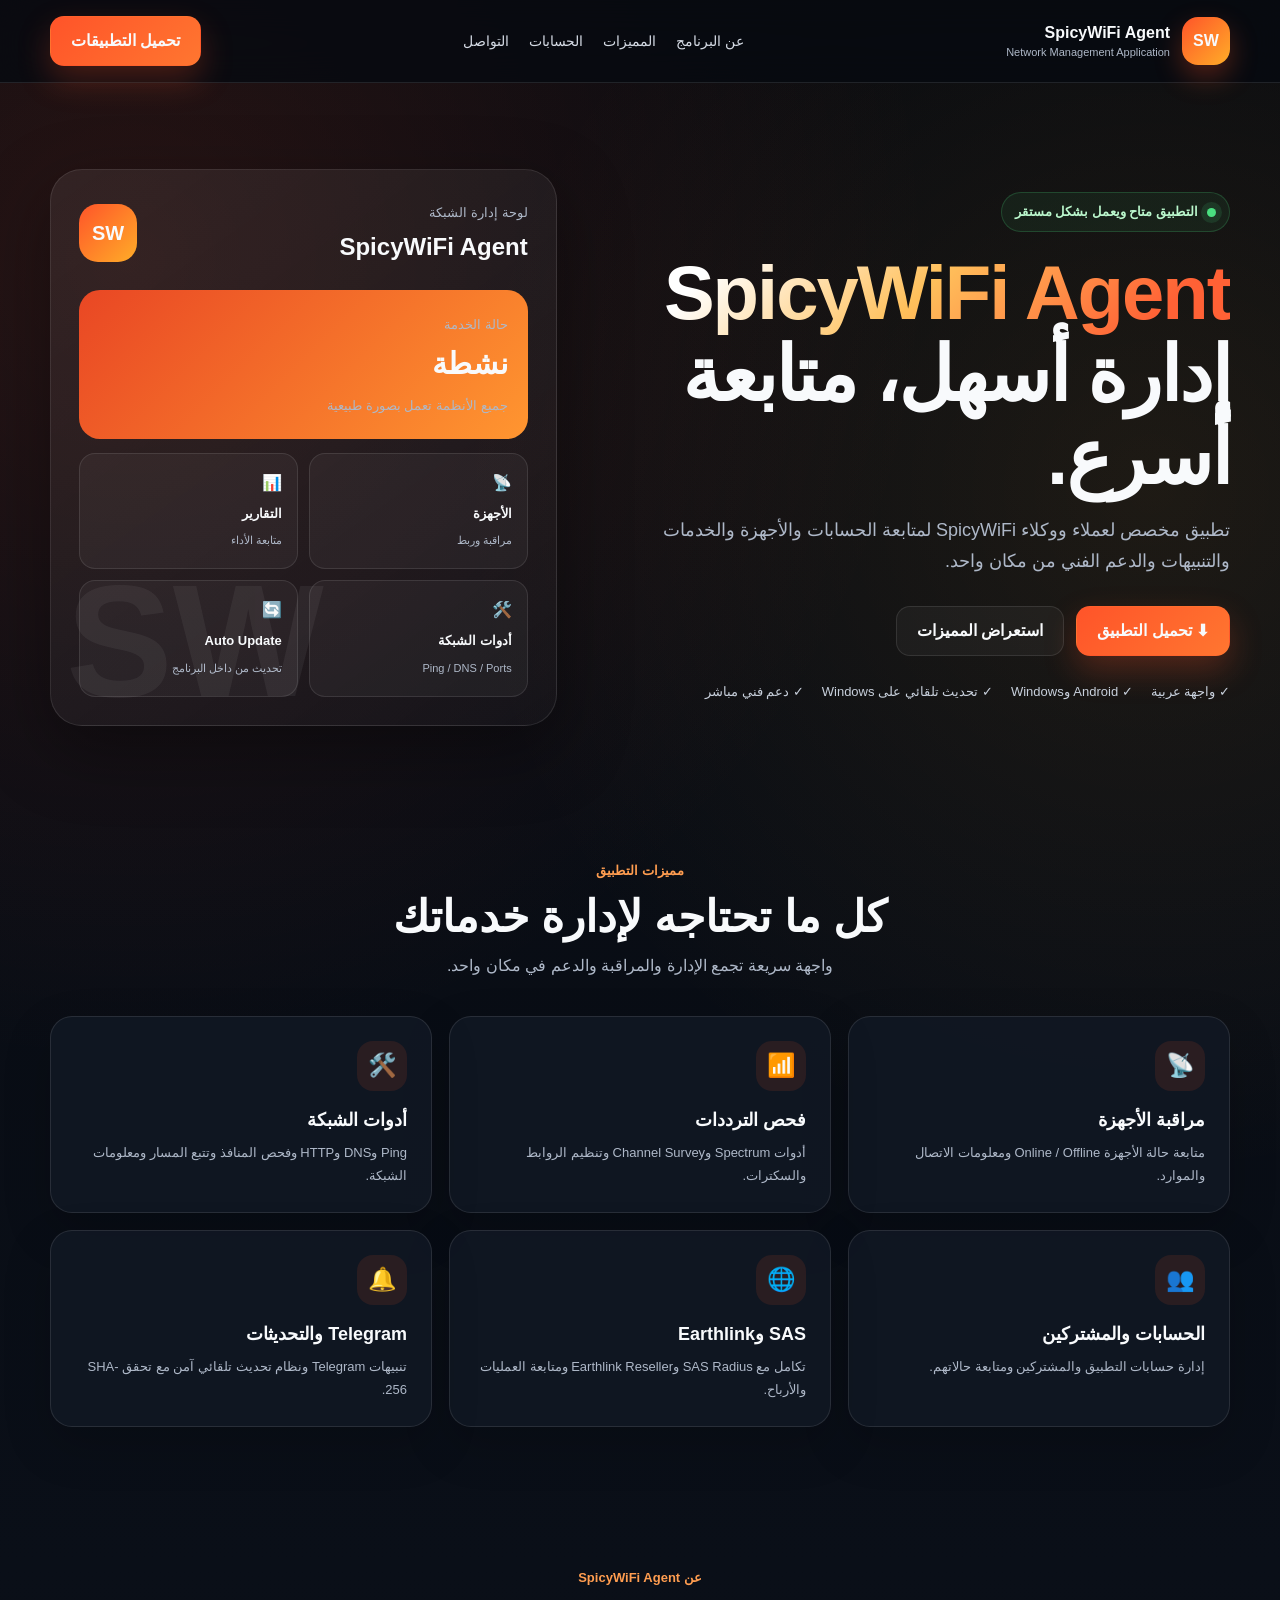
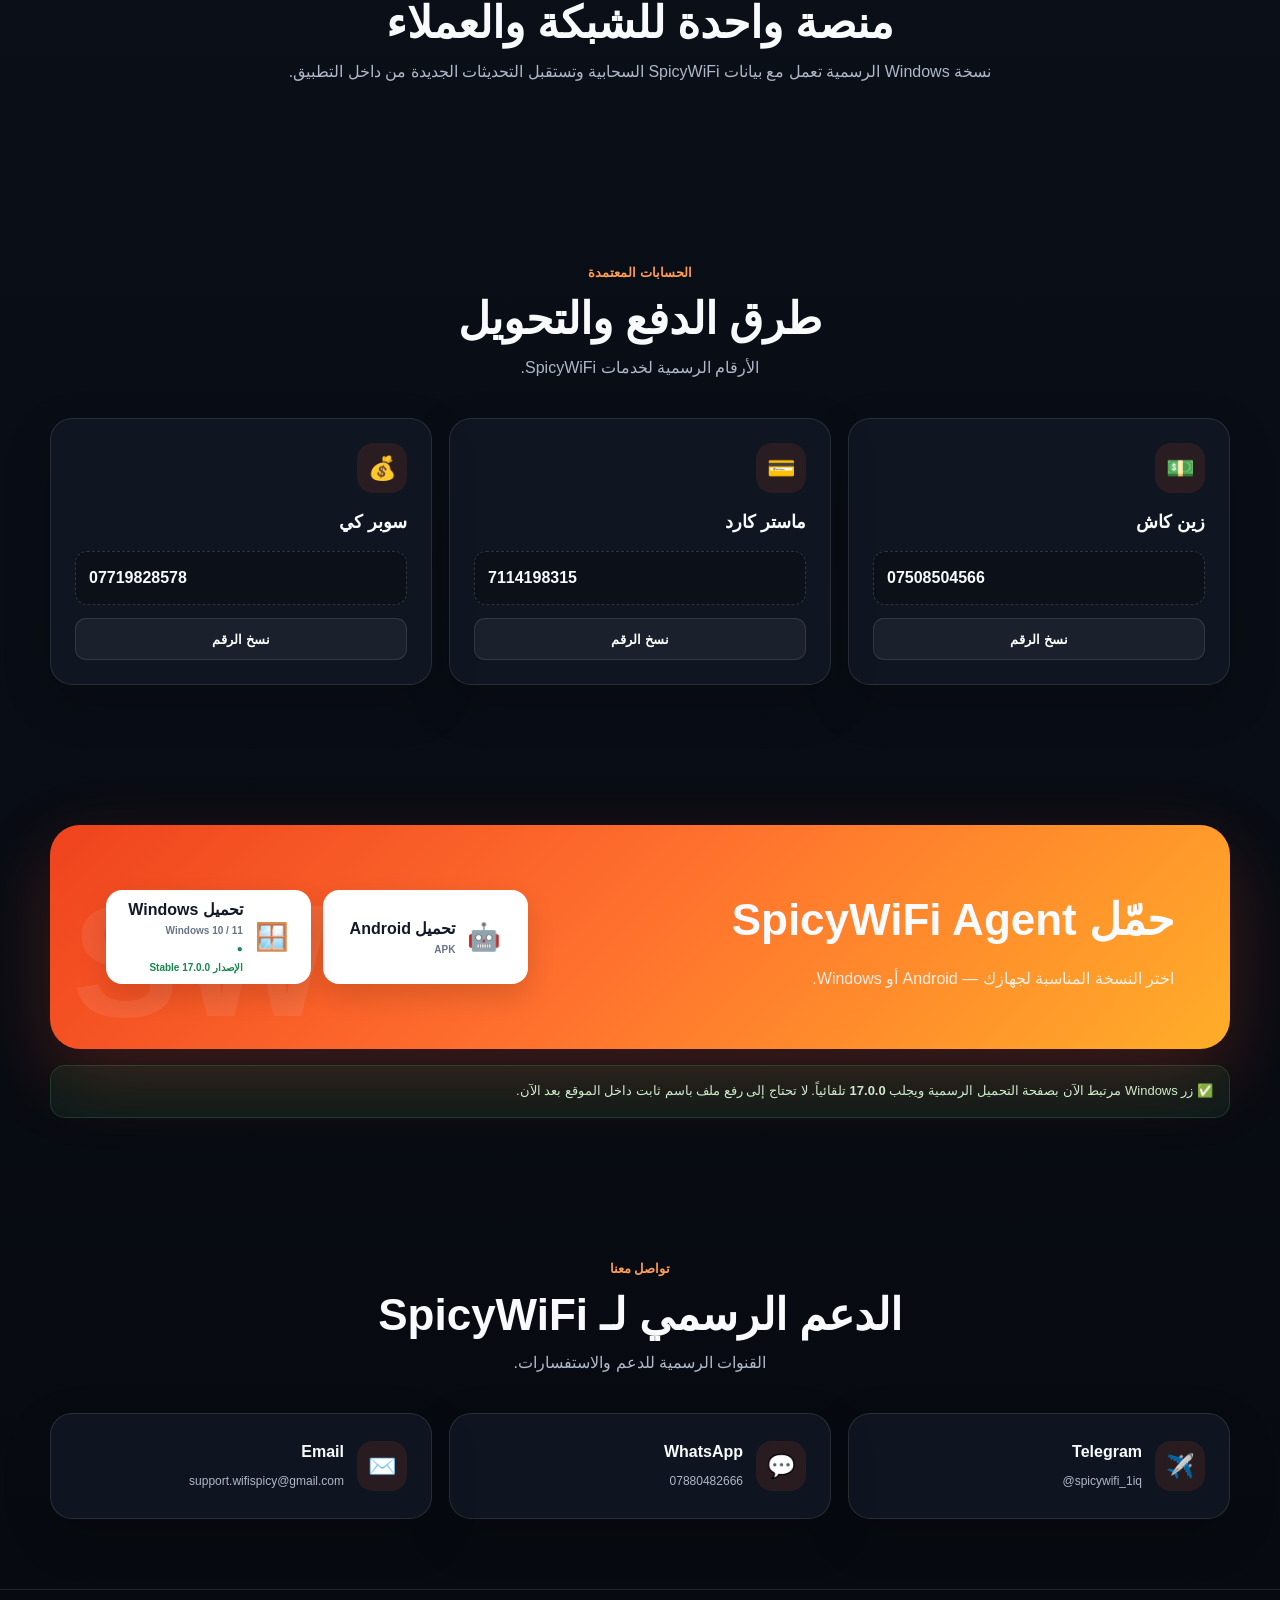
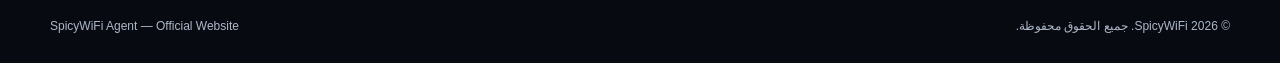
==== index.html @ 6b1e9c8c "Connect Windows download to official dynamic page" ====
<!DOCTYPE html>
<html lang="ar" dir="rtl">
<head>
  <meta charset="UTF-8" />
  <meta name="viewport" content="width=device-width, initial-scale=1.0" />
  <meta name="theme-color" content="#080b12" />
  <meta name="description" content="الموقع الرسمي لـ SpicyWiFi Agent — تحميل Android وWindows، الدعم، الحسابات والخدمات." />
  <title>SpicyWiFi Agent | الصفحة الرسمية</title>
  <style>
    :root{
      --bg:#070a10;--bg2:#0d121c;--card:#111824;--text:#f8fafc;--muted:#aeb8c8;
      --line:rgba(255,255,255,.10);--accent:#ff5429;--accent2:#ffad28;--ok:#4ade80;
      --shadow:0 24px 70px rgba(0,0,0,.36);--radius:24px;--max:1180px;
    }
    *{box-sizing:border-box}html{scroll-behavior:smooth}body{margin:0;color:var(--text);background:
      radial-gradient(circle at 10% 8%,rgba(255,84,41,.13),transparent 25%),
      radial-gradient(circle at 90% 15%,rgba(255,173,40,.09),transparent 23%),
      linear-gradient(180deg,#070a10 0%,#0a0f18 48%,#070a10 100%);font-family:Tahoma,Arial,sans-serif;line-height:1.75;min-height:100vh;overflow-x:hidden}
    a{color:inherit;text-decoration:none}.container{width:min(calc(100% - 32px),var(--max));margin:auto}
    .nav{position:sticky;top:0;z-index:30;background:rgba(7,10,16,.82);backdrop-filter:blur(18px);border-bottom:1px solid var(--line)}
    .nav-inner{min-height:82px;display:flex;align-items:center;justify-content:space-between;gap:22px}
    .brand{display:flex;align-items:center;gap:12px;font-weight:900}.logo{width:48px;height:48px;display:grid;place-items:center;border-radius:16px;background:linear-gradient(135deg,var(--accent),var(--accent2));box-shadow:0 12px 28px rgba(255,84,41,.3)}
    .brand small{display:block;color:var(--muted);font-weight:500;font-size:11px;margin-top:-4px}.nav-links{display:flex;gap:20px;color:#d5dbe5;font-size:14px}.nav-links a:hover{color:#fff}
    .nav-cta,.btn{display:inline-flex;align-items:center;justify-content:center;gap:9px;min-height:50px;padding:0 20px;border-radius:14px;font-weight:900;transition:.2s;border:1px solid transparent}
    .nav-cta,.btn.primary{background:linear-gradient(135deg,var(--accent),#ff7630);box-shadow:0 14px 32px rgba(255,84,41,.25)}.nav-cta:hover,.btn.primary:hover{transform:translateY(-2px)}
    .btn.secondary{border-color:var(--line);background:rgba(255,255,255,.04)}.btn.secondary:hover{background:rgba(255,255,255,.08)}
    .hero{padding:86px 0 64px}.hero-grid{display:grid;grid-template-columns:1.1fr .9fr;gap:54px;align-items:center}.badge{display:inline-flex;align-items:center;gap:9px;padding:8px 13px;border-radius:999px;border:1px solid rgba(74,222,128,.2);background:rgba(74,222,128,.07);color:#baf7cc;font-size:13px;font-weight:800}.dot{width:9px;height:9px;border-radius:50%;background:var(--ok);box-shadow:0 0 0 6px rgba(74,222,128,.12)}
    h1{font-size:clamp(42px,6.5vw,76px);line-height:1.08;margin:20px 0 16px;letter-spacing:-2px}.grad{background:linear-gradient(135deg,#fff 10%,#ffc05b 46%,#ff6135 86%);-webkit-background-clip:text;background-clip:text;color:transparent}.lead{font-size:18px;color:var(--muted);max-width:690px;margin:0 0 28px}.hero-actions{display:flex;flex-wrap:wrap;gap:12px}.hero-meta{display:flex;flex-wrap:wrap;gap:18px;color:#c8d0dc;font-size:13px;margin-top:25px}
    .preview{position:relative;padding:28px;border-radius:32px;background:linear-gradient(145deg,rgba(255,255,255,.07),rgba(255,255,255,.025));border:1px solid var(--line);box-shadow:var(--shadow);overflow:hidden}.preview:after{content:"SW";position:absolute;left:15px;bottom:-56px;font-size:160px;font-weight:900;opacity:.055}.preview-head{display:flex;justify-content:space-between;align-items:center;gap:16px;margin-bottom:22px}.preview-icon{width:58px;height:58px;border-radius:19px;display:grid;place-items:center;background:linear-gradient(135deg,var(--accent),var(--accent2));font-weight:900;font-size:20px}.preview h3{margin:0;font-size:24px}.preview small{color:var(--muted)}.status-card{padding:20px;border-radius:21px;background:linear-gradient(135deg,#e94724,#ff9630);margin-bottom:14px}.status-card b{display:block;font-size:30px}.mini-grid{display:grid;grid-template-columns:repeat(2,1fr);gap:11px}.mini{padding:15px;border-radius:16px;background:rgba(255,255,255,.045);border:1px solid var(--line)}.mini b{display:block;margin-top:6px;font-size:13px}.mini span{font-size:11px;color:var(--muted)}
    section{padding:70px 0}.section-head{text-align:center;max-width:730px;margin:0 auto 36px}.eyebrow{color:#ff9d50;font-size:13px;font-weight:900}.section-head h2{font-size:clamp(30px,4vw,44px);line-height:1.2;margin:8px 0}.section-head p{color:var(--muted);margin:0}.features,.accounts,.contact{display:grid;grid-template-columns:repeat(3,1fr);gap:17px}.card{padding:24px;border-radius:22px;background:rgba(17,24,36,.84);border:1px solid var(--line);box-shadow:0 18px 48px rgba(0,0,0,.18);transition:.2s}.card:hover{transform:translateY(-4px);border-color:rgba(255,104,50,.28)}.icon{width:50px;height:50px;border-radius:16px;display:grid;place-items:center;background:rgba(255,84,41,.11);font-size:23px}.card h3{margin:14px 0 6px;font-size:18px}.card p{margin:0;color:var(--muted);font-size:13px}
    .download-box{position:relative;overflow:hidden;padding:clamp(30px,6vw,56px);border-radius:30px;background:linear-gradient(135deg,#ef431e,#ff702e 48%,#ffae29);box-shadow:0 28px 75px rgba(255,84,41,.22);display:grid;grid-template-columns:1fr auto;gap:26px;align-items:center}.download-box:after{content:"SW";position:absolute;left:22px;bottom:-52px;font-size:160px;font-weight:900;opacity:.08}.download-box h2{font-size:clamp(30px,4vw,44px);margin:0 0 7px}.download-box p{margin:0;opacity:.9}.download-actions{display:grid;grid-template-columns:repeat(2,minmax(205px,1fr));gap:12px;z-index:2}.download-app{min-height:68px;padding:10px 18px;border-radius:16px;background:#fff;color:#111827;display:flex;align-items:center;justify-content:center;gap:12px;font-weight:900;box-shadow:0 12px 28px rgba(0,0,0,.14);transition:.2s}.download-app:hover{transform:translateY(-2px)}.download-app .picon{font-size:27px}.download-app span{display:grid;line-height:1.3}.download-app small{font-size:10px;color:#687386;margin-top:3px}.release-pill{display:inline-flex;align-items:center;gap:6px;margin-top:5px;font-size:10px;color:#18864b;font-weight:900}.download-info{margin-top:16px;padding:14px 16px;border-radius:15px;background:rgba(74,222,128,.07);border:1px solid rgba(74,222,128,.18);color:#cbf8d8;font-size:13px}.download-info b{direction:ltr;display:inline-block}
    .account-num{direction:ltr;text-align:left;margin:13px 0;padding:12px 13px;border-radius:12px;background:rgba(0,0,0,.23);border:1px dashed rgba(255,255,255,.15);font-weight:900}.copy{width:100%;min-height:42px;border-radius:11px;border:1px solid var(--line);background:rgba(255,255,255,.05);color:#fff;cursor:pointer;font-weight:800}.copy:hover{background:rgba(255,255,255,.08)}
    .contact a{display:flex;align-items:center;gap:13px}.contact a .icon{flex:0 0 50px}.contact b{display:block}.contact span{font-size:12px;color:var(--muted)}footer{padding:26px 0;border-top:1px solid var(--line);color:var(--muted);font-size:12px}.footer{display:flex;justify-content:space-between;gap:18px;align-items:center}
    @media(max-width:900px){.nav-links{display:none}.hero-grid{grid-template-columns:1fr}.preview{order:-1}.features,.accounts,.contact{grid-template-columns:repeat(2,1fr)}.download-box{grid-template-columns:1fr}.download-actions{width:100%}}
    @media(max-width:620px){.container{width:min(calc(100% - 22px),var(--max))}.nav-inner{min-height:70px}.brand small{display:none}.nav-cta{padding:0 13px;min-height:42px;font-size:12px}h1{letter-spacing:-1px}.features,.accounts,.contact,.download-actions{grid-template-columns:1fr}.hero-actions .btn{width:100%}.footer{flex-direction:column;text-align:center}}
  </style>
</head>
<body>
  <nav class="nav">
    <div class="container nav-inner">
      <a class="brand" href="#home"><span class="logo">SW</span><span>SpicyWiFi Agent<small>Network Management Application</small></span></a>
      <div class="nav-links"><a href="#about">عن البرنامج</a><a href="#features">المميزات</a><a href="#accounts">الحسابات</a><a href="#contact">التواصل</a></div>
      <a class="nav-cta" href="#download">تحميل التطبيقات</a>
    </div>
  </nav>

  <main id="home">
    <header class="hero">
      <div class="container hero-grid">
        <div>
          <div class="badge"><span class="dot"></span> التطبيق متاح ويعمل بشكل مستقر</div>
          <h1><span class="grad">SpicyWiFi Agent</span><br>إدارة أسهل، متابعة أسرع.</h1>
          <p class="lead">تطبيق مخصص لعملاء ووكلاء SpicyWiFi لمتابعة الحسابات والأجهزة والخدمات والتنبيهات والدعم الفني من مكان واحد.</p>
          <div class="hero-actions"><a class="btn primary" href="#download">⬇ تحميل التطبيق</a><a class="btn secondary" href="#features">استعراض المميزات</a></div>
          <div class="hero-meta"><span>✓ واجهة عربية</span><span>✓ Android وWindows</span><span>✓ تحديث تلقائي على Windows</span><span>✓ دعم فني مباشر</span></div>
        </div>
        <aside class="preview">
          <div class="preview-head"><div><small>لوحة إدارة الشبكة</small><h3>SpicyWiFi Agent</h3></div><div class="preview-icon">SW</div></div>
          <div class="status-card"><small>حالة الخدمة</small><b>نشطة</b><small>جميع الأنظمة تعمل بصورة طبيعية</small></div>
          <div class="mini-grid"><div class="mini">📡<b>الأجهزة</b><span>مراقبة وربط</span></div><div class="mini">📊<b>التقارير</b><span>متابعة الأداء</span></div><div class="mini">🛠️<b>أدوات الشبكة</b><span>Ping / DNS / Ports</span></div><div class="mini">🔄<b>Auto Update</b><span>تحديث من داخل البرنامج</span></div></div>
        </aside>
      </div>
    </header>

    <section id="features">
      <div class="container">
        <div class="section-head"><div class="eyebrow">مميزات التطبيق</div><h2>كل ما تحتاجه لإدارة خدماتك</h2><p>واجهة سريعة تجمع الإدارة والمراقبة والدعم في مكان واحد.</p></div>
        <div class="features">
          <article class="card"><div class="icon">📡</div><h3>مراقبة الأجهزة</h3><p>متابعة حالة الأجهزة Online / Offline ومعلومات الاتصال والموارد.</p></article>
          <article class="card"><div class="icon">📶</div><h3>فحص الترددات</h3><p>أدوات Spectrum وChannel Survey وتنظيم الروابط والسكترات.</p></article>
          <article class="card"><div class="icon">🛠️</div><h3>أدوات الشبكة</h3><p>Ping وDNS وHTTP وفحص المنافذ وتتبع المسار ومعلومات الشبكة.</p></article>
          <article class="card"><div class="icon">👥</div><h3>الحسابات والمشتركين</h3><p>إدارة حسابات التطبيق والمشتركين ومتابعة حالاتهم.</p></article>
          <article class="card"><div class="icon">🌐</div><h3>SAS وEarthlink</h3><p>تكامل مع SAS Radius وEarthlink Reseller ومتابعة العمليات والأرباح.</p></article>
          <article class="card"><div class="icon">🔔</div><h3>Telegram والتحديثات</h3><p>تنبيهات Telegram ونظام تحديث تلقائي آمن مع تحقق SHA-256.</p></article>
        </div>
      </div>
    </section>

    <section id="about">
      <div class="container">
        <div class="section-head"><div class="eyebrow">عن SpicyWiFi Agent</div><h2>منصة واحدة للشبكة والعملاء</h2><p>نسخة Windows الرسمية تعمل مع بيانات SpicyWiFi السحابية وتستقبل التحديثات الجديدة من داخل التطبيق.</p></div>
      </div>
    </section>

    <section id="accounts">
      <div class="container">
        <div class="section-head"><div class="eyebrow">الحسابات المعتمدة</div><h2>طرق الدفع والتحويل</h2><p>الأرقام الرسمية لخدمات SpicyWiFi.</p></div>
        <div class="accounts">
          <article class="card"><div class="icon">💵</div><h3>زين كاش</h3><div class="account-num" id="zain">07508504566</div><button class="copy" data-copy="zain">نسخ الرقم</button></article>
          <article class="card"><div class="icon">💳</div><h3>ماستر كارد</h3><div class="account-num" id="master">7114198315</div><button class="copy" data-copy="master">نسخ الرقم</button></article>
          <article class="card"><div class="icon">💰</div><h3>سوبر كي</h3><div class="account-num" id="superqi">07719828578</div><button class="copy" data-copy="superqi">نسخ الرقم</button></article>
        </div>
      </div>
    </section>

    <section id="download">
      <div class="container">
        <div class="download-box">
          <div><h2>حمّل SpicyWiFi Agent</h2><p>اختر النسخة المناسبة لجهازك — Android أو Windows.</p></div>
          <div class="download-actions">
            <a class="download-app" href="SpicyWiFiAgent-Android.apk" download><span class="picon">🤖</span><span>تحميل Android<small>APK</small></span></a>
            <a class="download-app" href="windows.html"><span class="picon">🪟</span><span>تحميل Windows<small>Windows 10 / 11</small><span class="release-pill">● <span id="windowsVersion">آخر إصدار Stable</span></span></span></a>
          </div>
        </div>
        <div class="download-info">✅ زر Windows مرتبط الآن بصفحة التحميل الرسمية ويجلب <b id="latestVersionText">آخر إصدار</b> تلقائياً. لا تحتاج إلى رفع ملف باسم ثابت داخل الموقع بعد الآن.</div>
      </div>
    </section>

    <section id="contact">
      <div class="container">
        <div class="section-head"><div class="eyebrow">تواصل معنا</div><h2>الدعم الرسمي لـ SpicyWiFi</h2><p>القنوات الرسمية للدعم والاستفسارات.</p></div>
        <div class="contact">
          <a class="card" href="https://t.me/spicywifi_1iq" target="_blank" rel="noopener"><div class="icon">✈️</div><div><b>Telegram</b><span dir="ltr">@spicywifi_1iq</span></div></a>
          <a class="card" href="https://wa.me/9647880482666" target="_blank" rel="noopener"><div class="icon">💬</div><div><b>WhatsApp</b><span dir="ltr">07880482666</span></div></a>
          <a class="card" href="mailto:support.wifispicy@gmail.com"><div class="icon">✉️</div><div><b>Email</b><span dir="ltr">support.wifispicy@gmail.com</span></div></a>
        </div>
      </div>
    </section>
  </main>

  <footer><div class="container footer"><div>© <span id="year"></span> SpicyWiFi. جميع الحقوق محفوظة.</div><div>SpicyWiFi Agent — Official Website</div></div></footer>

  <script>
    document.getElementById('year').textContent=new Date().getFullYear();
    document.querySelectorAll('.copy').forEach(btn=>btn.addEventListener('click',async()=>{
      const el=document.getElementById(btn.dataset.copy);const v=el.textContent.trim();
      try{await navigator.clipboard.writeText(v);const old=btn.textContent;btn.textContent='تم النسخ ✓';setTimeout(()=>btn.textContent=old,1500)}catch(e){alert('انسخ الرقم يدوياً: '+v)}
    }));
    fetch('windows-version.json?ts='+Date.now(),{cache:'no-store'})
      .then(r=>{if(!r.ok)throw new Error('manifest');return r.json()})
      .then(d=>{if(d.version){document.getElementById('windowsVersion').textContent='الإصدار '+d.version+' Stable';document.getElementById('latestVersionText').textContent=d.version}})
      .catch(()=>{});
  </script>
</body>
</html>
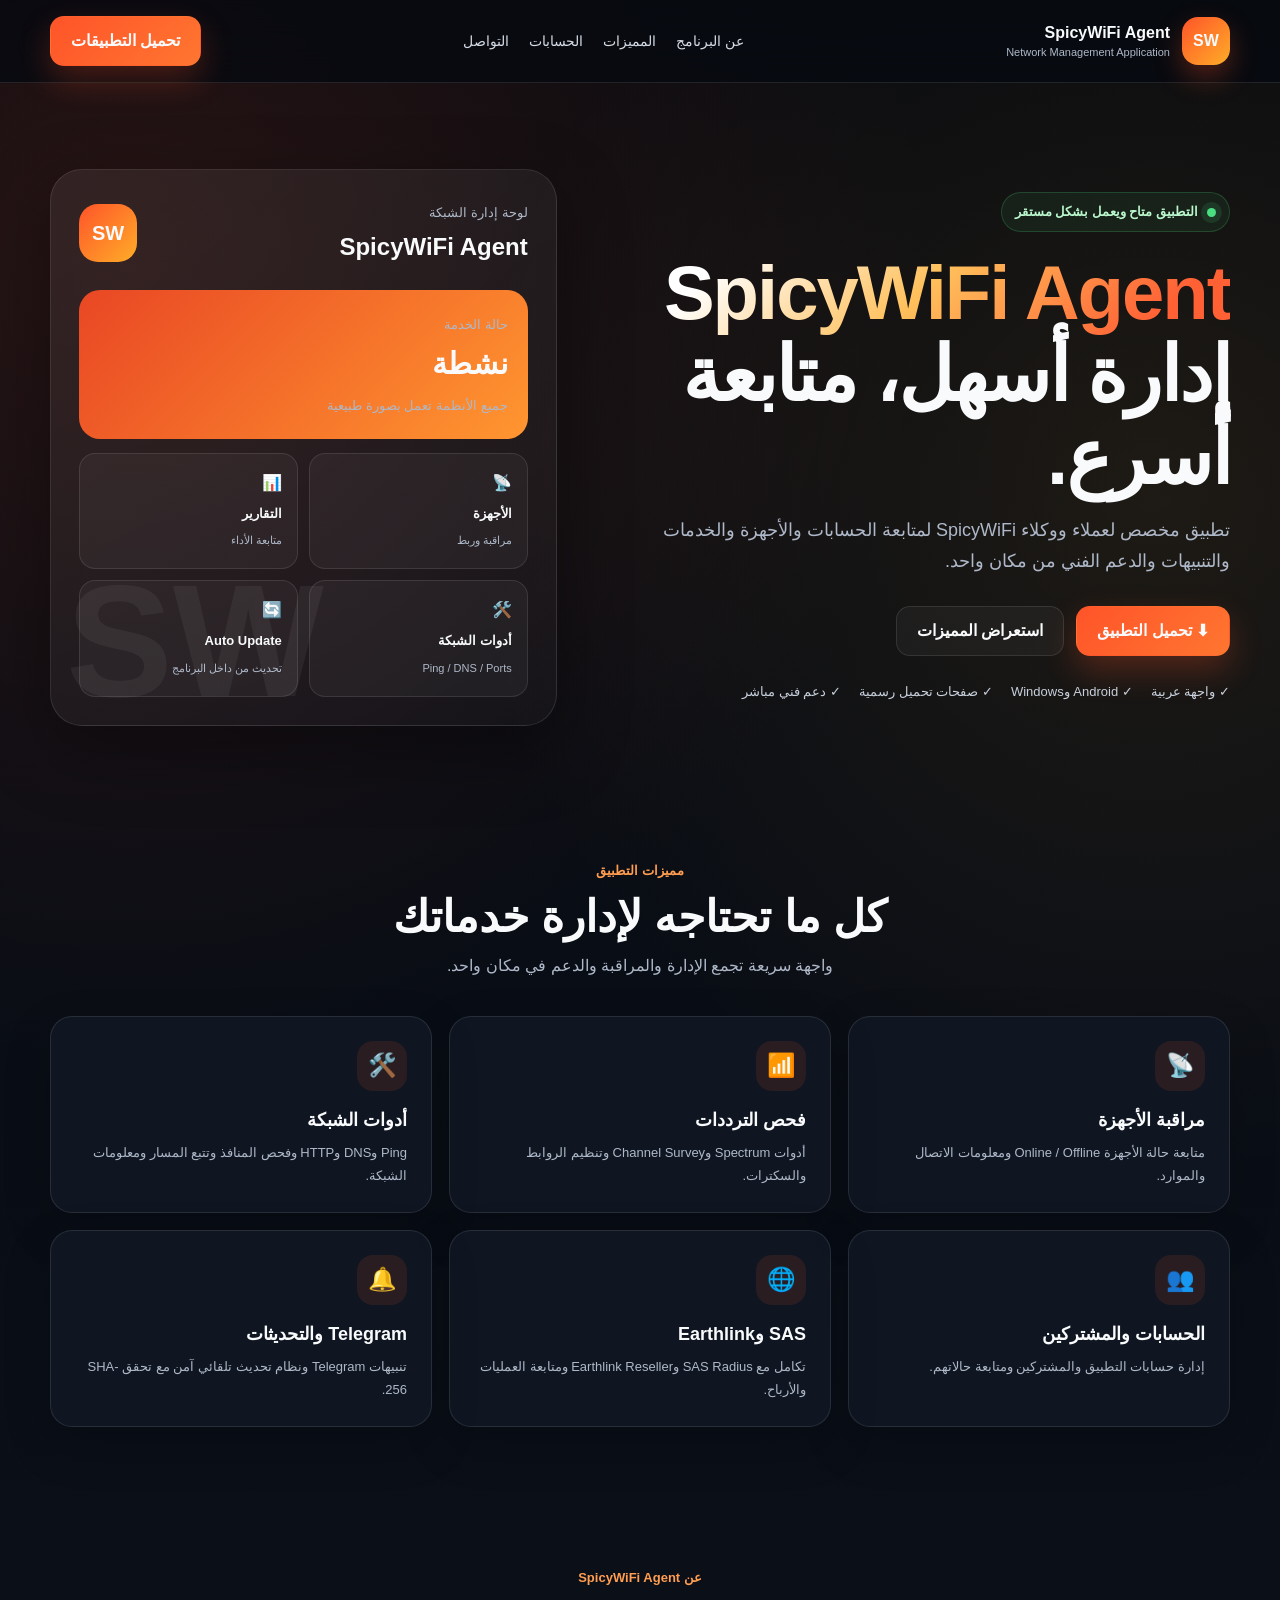
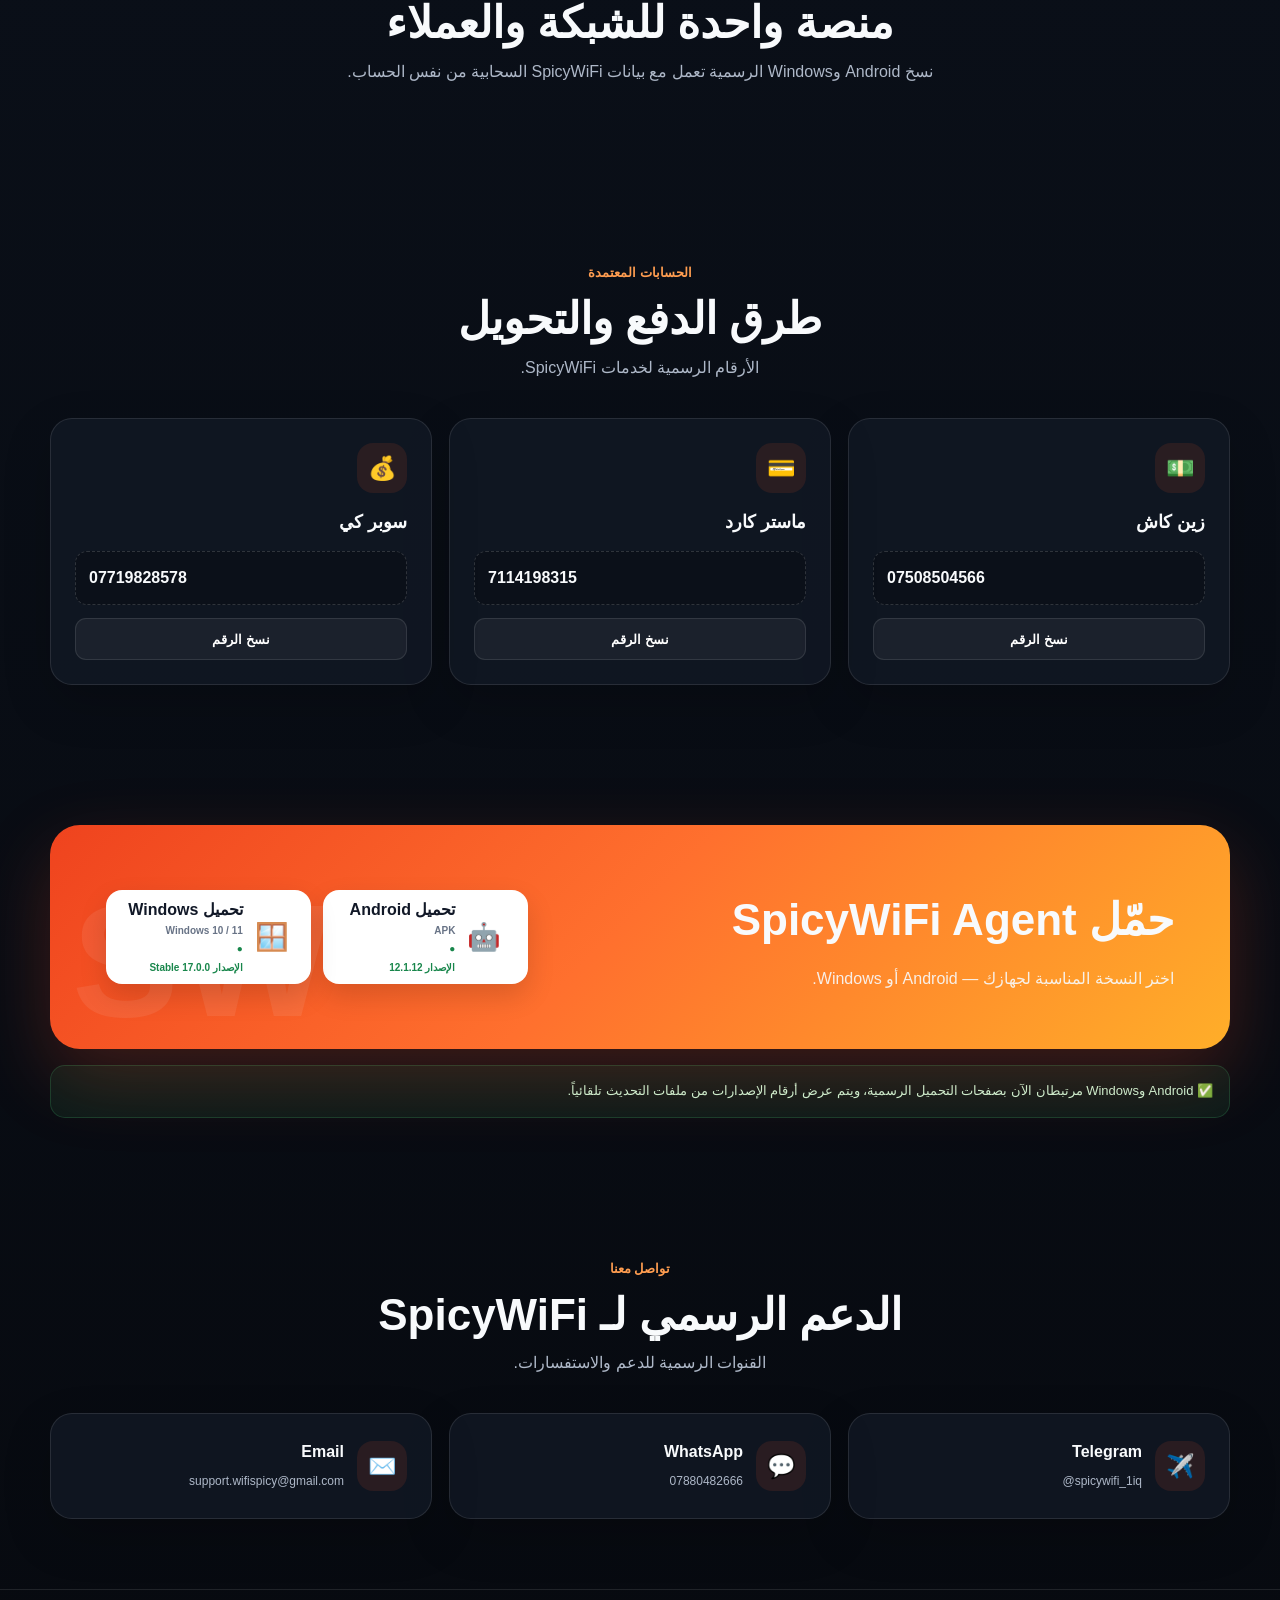
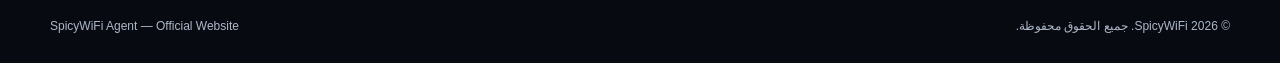
==== commit 46ad048a: "Link Android download page and show Android version" ====
--- a/index.html
+++ b/index.html
@@ -52,7 +52,7 @@
           <h1><span class="grad">SpicyWiFi Agent</span><br>إدارة أسهل، متابعة أسرع.</h1>
           <p class="lead">تطبيق مخصص لعملاء ووكلاء SpicyWiFi لمتابعة الحسابات والأجهزة والخدمات والتنبيهات والدعم الفني من مكان واحد.</p>
           <div class="hero-actions"><a class="btn primary" href="#download">⬇ تحميل التطبيق</a><a class="btn secondary" href="#features">استعراض المميزات</a></div>
-          <div class="hero-meta"><span>✓ واجهة عربية</span><span>✓ Android وWindows</span><span>✓ تحديث تلقائي على Windows</span><span>✓ دعم فني مباشر</span></div>
+          <div class="hero-meta"><span>✓ واجهة عربية</span><span>✓ Android وWindows</span><span>✓ صفحات تحميل رسمية</span><span>✓ دعم فني مباشر</span></div>
         </div>
         <aside class="preview">
           <div class="preview-head"><div><small>لوحة إدارة الشبكة</small><h3>SpicyWiFi Agent</h3></div><div class="preview-icon">SW</div></div>
@@ -78,7 +78,7 @@
 
     <section id="about">
       <div class="container">
-        <div class="section-head"><div class="eyebrow">عن SpicyWiFi Agent</div><h2>منصة واحدة للشبكة والعملاء</h2><p>نسخة Windows الرسمية تعمل مع بيانات SpicyWiFi السحابية وتستقبل التحديثات الجديدة من داخل التطبيق.</p></div>
+        <div class="section-head"><div class="eyebrow">عن SpicyWiFi Agent</div><h2>منصة واحدة للشبكة والعملاء</h2><p>نسخ Android وWindows الرسمية تعمل مع بيانات SpicyWiFi السحابية من نفس الحساب.</p></div>
       </div>
     </section>
 
@@ -98,11 +98,11 @@
         <div class="download-box">
           <div><h2>حمّل SpicyWiFi Agent</h2><p>اختر النسخة المناسبة لجهازك — Android أو Windows.</p></div>
           <div class="download-actions">
-            <a class="download-app" href="SpicyWiFiAgent-Android.apk" download><span class="picon">🤖</span><span>تحميل Android<small>APK</small></span></a>
+            <a class="download-app" href="android.html"><span class="picon">🤖</span><span>تحميل Android<small>APK</small><span class="release-pill">● <span id="androidVersion">آخر إصدار Android</span></span></span></a>
             <a class="download-app" href="windows.html"><span class="picon">🪟</span><span>تحميل Windows<small>Windows 10 / 11</small><span class="release-pill">● <span id="windowsVersion">آخر إصدار Stable</span></span></span></a>
           </div>
         </div>
-        <div class="download-info">✅ زر Windows مرتبط الآن بصفحة التحميل الرسمية ويجلب <b id="latestVersionText">آخر إصدار</b> تلقائياً. لا تحتاج إلى رفع ملف باسم ثابت داخل الموقع بعد الآن.</div>
+        <div class="download-info">✅ Android وWindows مرتبطان الآن بصفحات التحميل الرسمية، ويتم عرض أرقام الإصدارات من ملفات التحديث تلقائياً.</div>
       </div>
     </section>
 
@@ -128,7 +128,11 @@
     }));
     fetch('windows-version.json?ts='+Date.now(),{cache:'no-store'})
       .then(r=>{if(!r.ok)throw new Error('manifest');return r.json()})
-      .then(d=>{if(d.version){document.getElementById('windowsVersion').textContent='الإصدار '+d.version+' Stable';document.getElementById('latestVersionText').textContent=d.version}})
+      .then(d=>{if(d.version){document.getElementById('windowsVersion').textContent='الإصدار '+d.version+' Stable'}})
+      .catch(()=>{});
+    fetch('android-version.json?ts='+Date.now(),{cache:'no-store'})
+      .then(r=>{if(!r.ok)throw new Error('manifest');return r.json()})
+      .then(d=>{if(d.version){document.getElementById('androidVersion').textContent='الإصدار '+d.version}})
       .catch(()=>{});
   </script>
 </body>
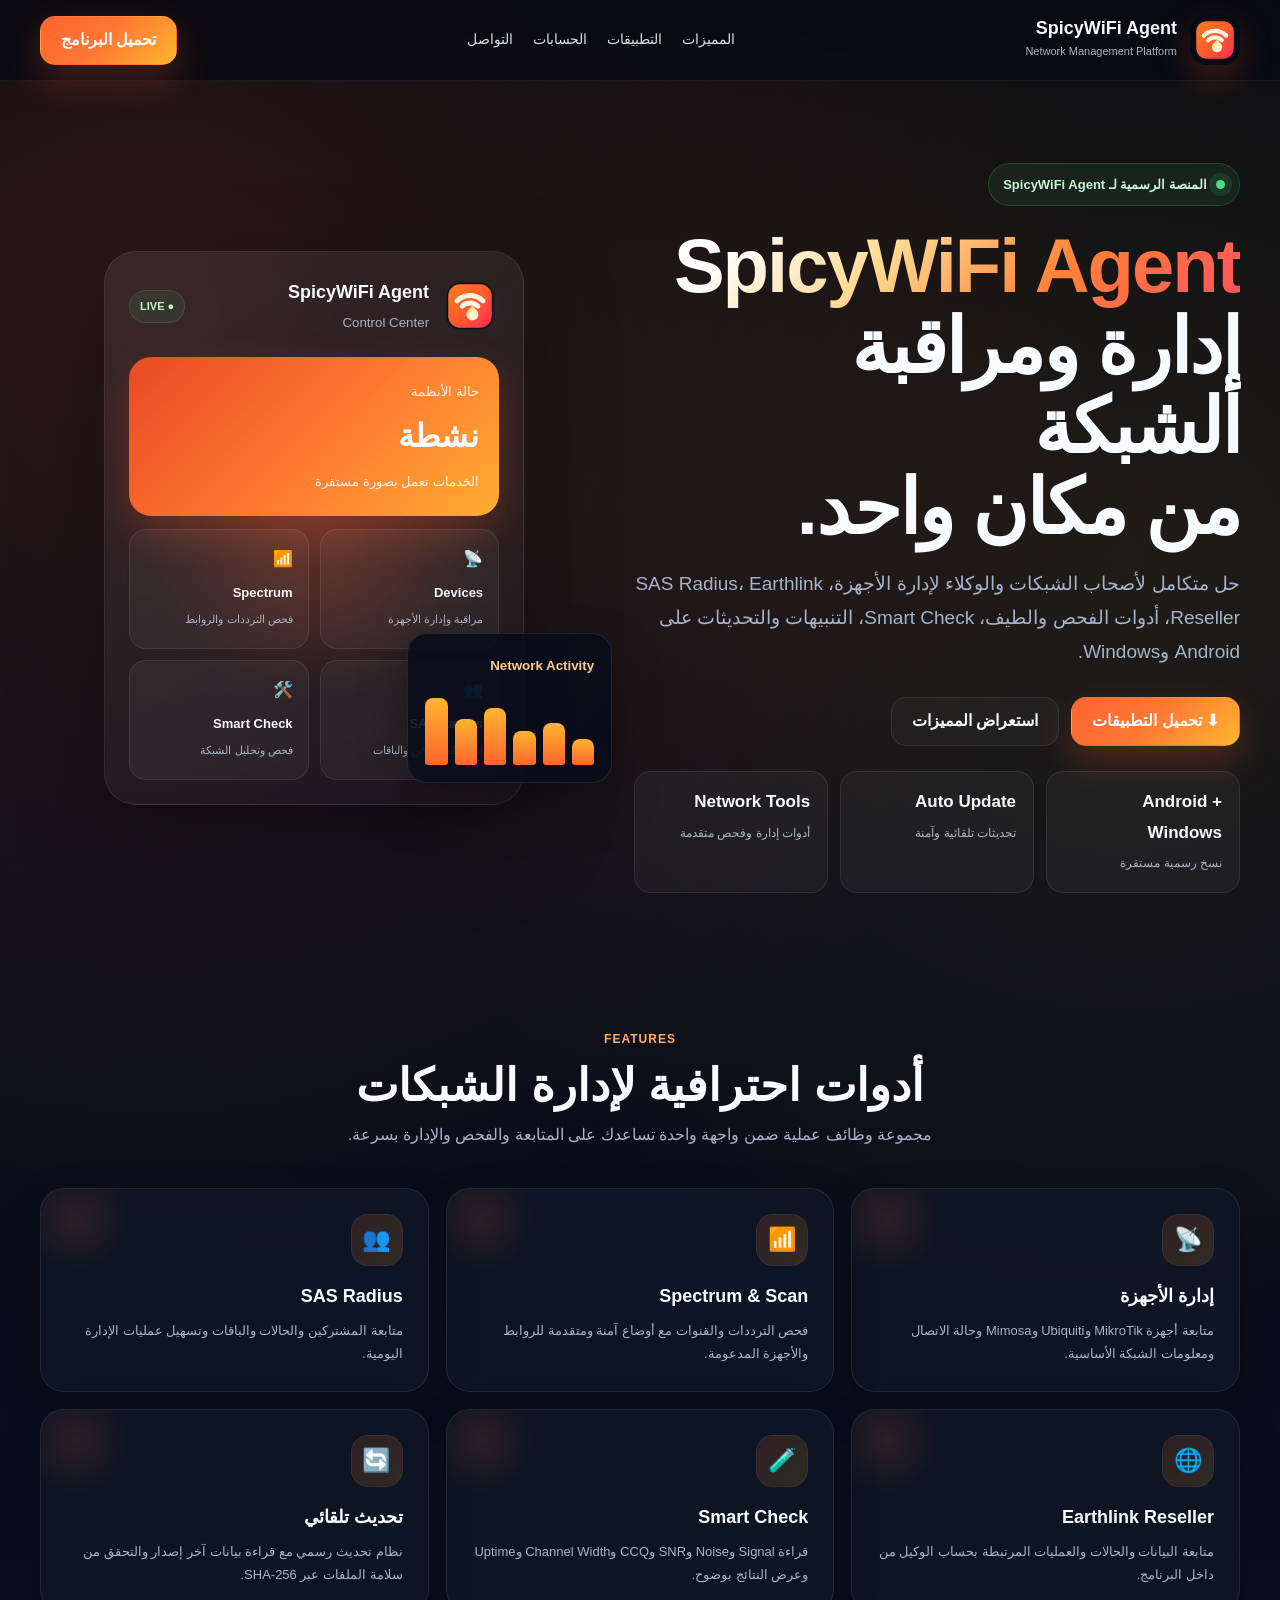
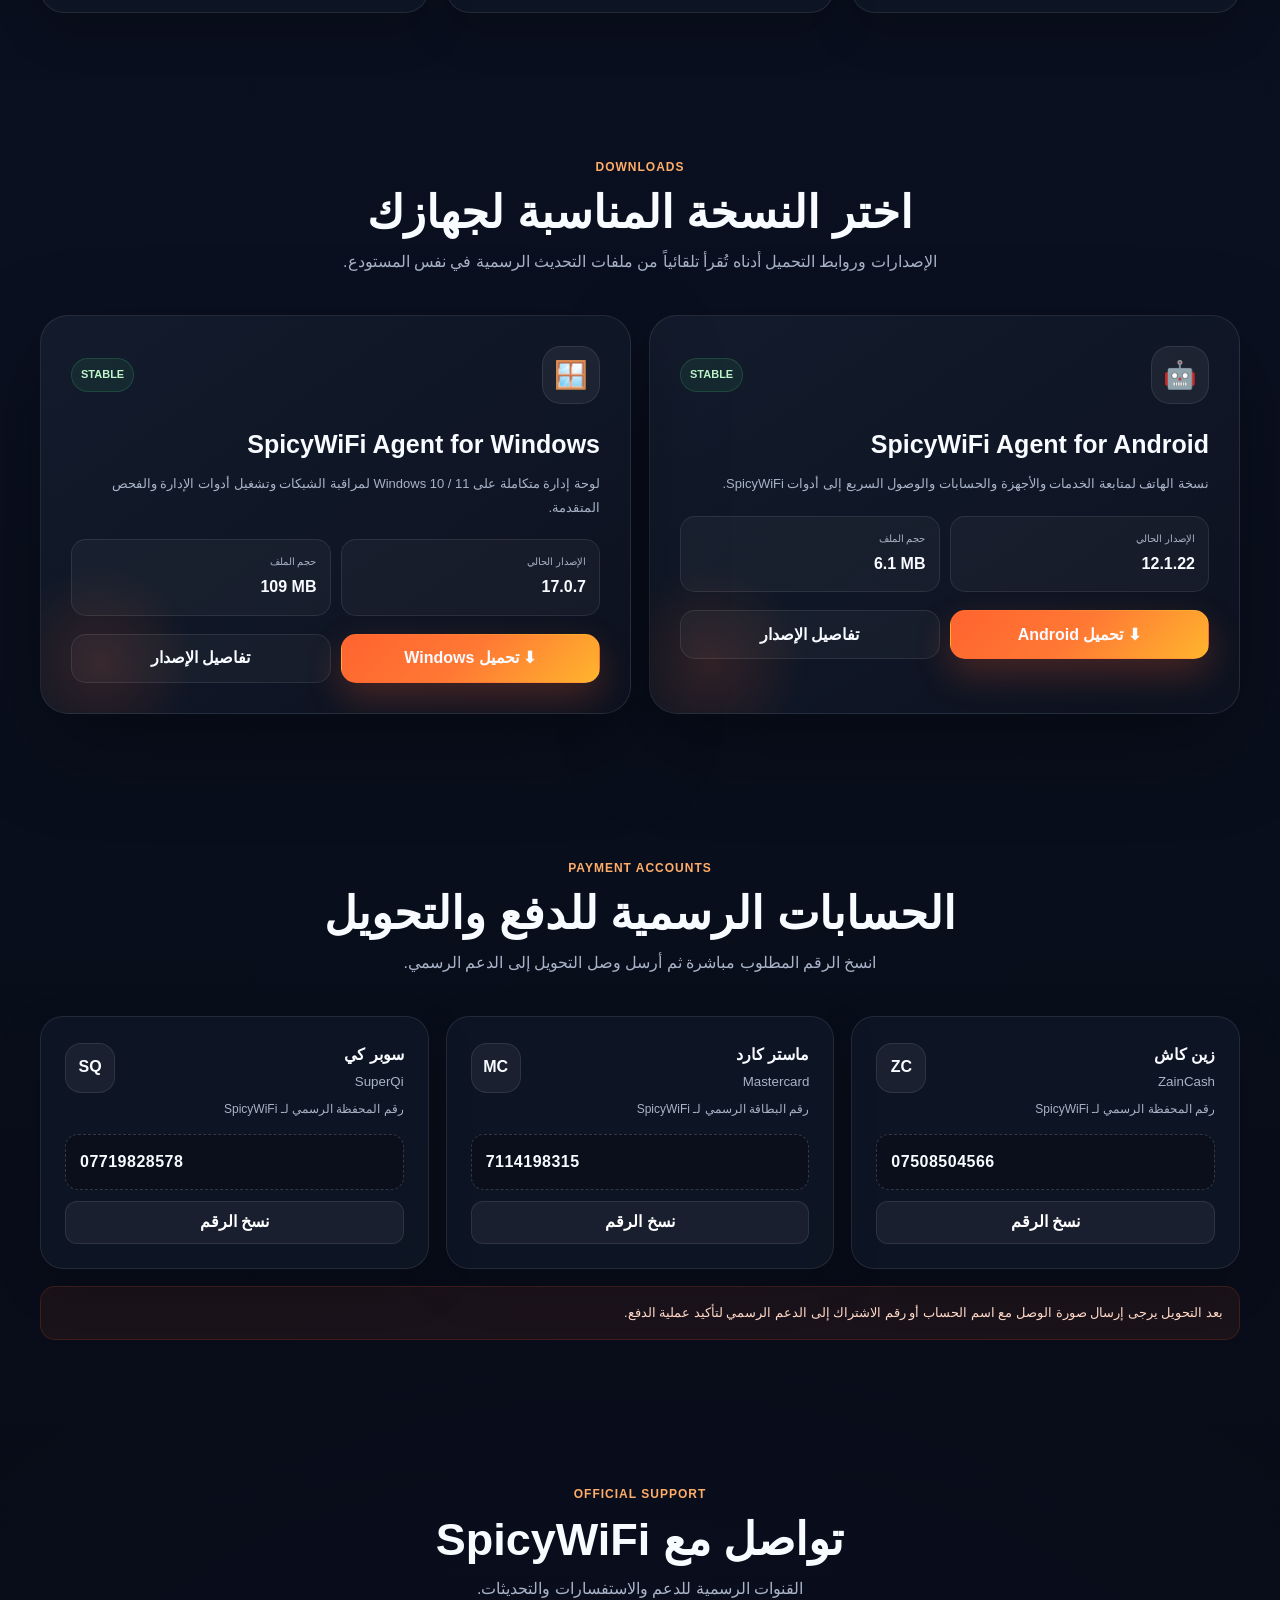
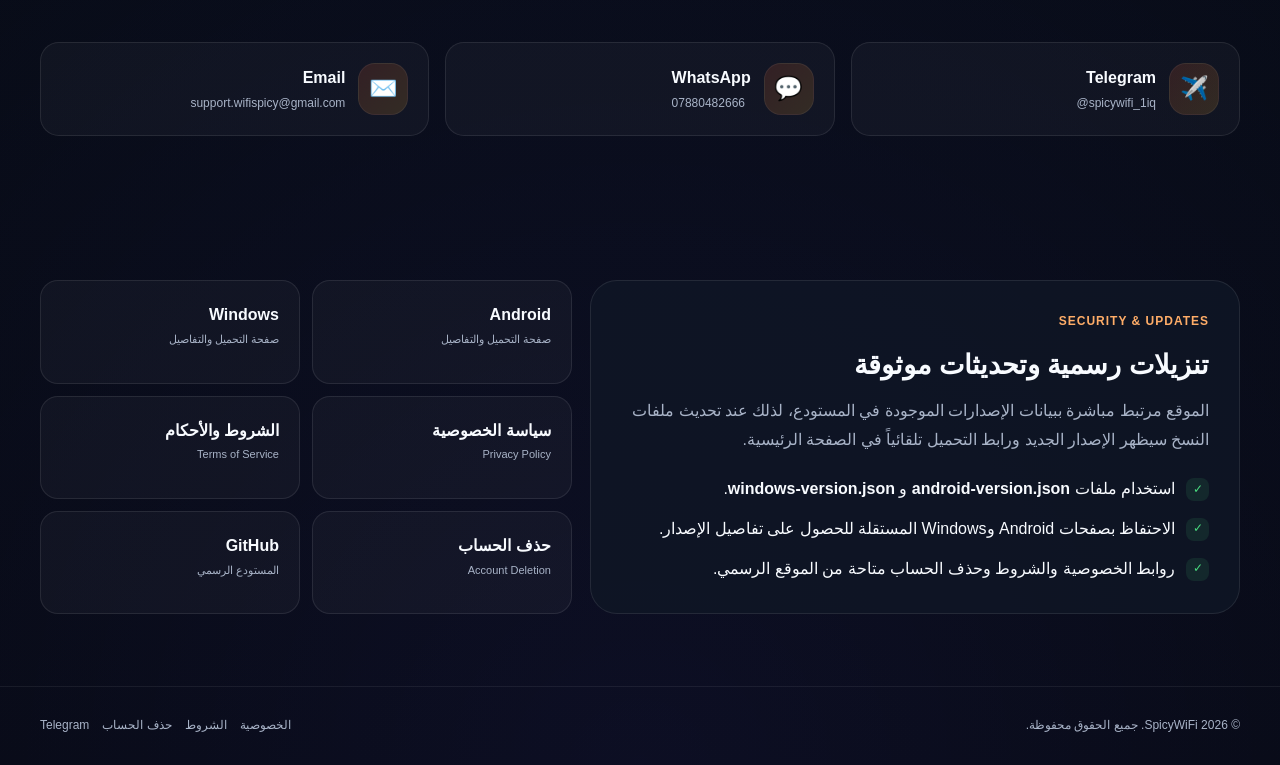
==== commit 634ef8df: "Redesign official SpicyWiFi home page" ====
--- a/index.html
+++ b/index.html
@@ -1,46 +1,53 @@
 <!DOCTYPE html>
 <html lang="ar" dir="rtl">
 <head>
-  <meta charset="UTF-8" />
-  <meta name="viewport" content="width=device-width, initial-scale=1.0" />
-  <meta name="theme-color" content="#080b12" />
-  <meta name="description" content="الموقع الرسمي لـ SpicyWiFi Agent — تحميل Android وWindows، الدعم، الحسابات والخدمات." />
-  <title>SpicyWiFi Agent | الصفحة الرسمية</title>
+  <meta charset="UTF-8">
+  <meta name="viewport" content="width=device-width, initial-scale=1.0">
+  <meta name="theme-color" content="#080b14">
+  <meta name="description" content="الموقع الرسمي لـ SpicyWiFi Agent — تحميل Android وWindows، معلومات البرنامج، الحسابات الرسمية والدعم الفني.">
+  <title>SpicyWiFi Agent | الموقع الرسمي</title>
   <style>
     :root{
-      --bg:#070a10;--bg2:#0d121c;--card:#111824;--text:#f8fafc;--muted:#aeb8c8;
-      --line:rgba(255,255,255,.10);--accent:#ff5429;--accent2:#ffad28;--ok:#4ade80;
-      --shadow:0 24px 70px rgba(0,0,0,.36);--radius:24px;--max:1180px;
+      --bg:#070a12;--bg2:#0b1120;--panel:rgba(16,23,38,.80);--panel2:#101827;
+      --text:#f8fbff;--muted:#a8b3c7;--line:rgba(255,255,255,.09);
+      --orange:#ff642f;--gold:#ffb52e;--pink:#ff455c;--green:#4ade80;
+      --shadow:0 30px 90px rgba(0,0,0,.34);--r:24px;--max:1200px
     }
-    *{box-sizing:border-box}html{scroll-behavior:smooth}body{margin:0;color:var(--text);background:
-      radial-gradient(circle at 10% 8%,rgba(255,84,41,.13),transparent 25%),
-      radial-gradient(circle at 90% 15%,rgba(255,173,40,.09),transparent 23%),
-      linear-gradient(180deg,#070a10 0%,#0a0f18 48%,#070a10 100%);font-family:Tahoma,Arial,sans-serif;line-height:1.75;min-height:100vh;overflow-x:hidden}
-    a{color:inherit;text-decoration:none}.container{width:min(calc(100% - 32px),var(--max));margin:auto}
-    .nav{position:sticky;top:0;z-index:30;background:rgba(7,10,16,.82);backdrop-filter:blur(18px);border-bottom:1px solid var(--line)}
-    .nav-inner{min-height:82px;display:flex;align-items:center;justify-content:space-between;gap:22px}
-    .brand{display:flex;align-items:center;gap:12px;font-weight:900}.logo{width:48px;height:48px;display:grid;place-items:center;border-radius:16px;background:linear-gradient(135deg,var(--accent),var(--accent2));box-shadow:0 12px 28px rgba(255,84,41,.3)}
-    .brand small{display:block;color:var(--muted);font-weight:500;font-size:11px;margin-top:-4px}.nav-links{display:flex;gap:20px;color:#d5dbe5;font-size:14px}.nav-links a:hover{color:#fff}
-    .nav-cta,.btn{display:inline-flex;align-items:center;justify-content:center;gap:9px;min-height:50px;padding:0 20px;border-radius:14px;font-weight:900;transition:.2s;border:1px solid transparent}
-    .nav-cta,.btn.primary{background:linear-gradient(135deg,var(--accent),#ff7630);box-shadow:0 14px 32px rgba(255,84,41,.25)}.nav-cta:hover,.btn.primary:hover{transform:translateY(-2px)}
-    .btn.secondary{border-color:var(--line);background:rgba(255,255,255,.04)}.btn.secondary:hover{background:rgba(255,255,255,.08)}
-    .hero{padding:86px 0 64px}.hero-grid{display:grid;grid-template-columns:1.1fr .9fr;gap:54px;align-items:center}.badge{display:inline-flex;align-items:center;gap:9px;padding:8px 13px;border-radius:999px;border:1px solid rgba(74,222,128,.2);background:rgba(74,222,128,.07);color:#baf7cc;font-size:13px;font-weight:800}.dot{width:9px;height:9px;border-radius:50%;background:var(--ok);box-shadow:0 0 0 6px rgba(74,222,128,.12)}
-    h1{font-size:clamp(42px,6.5vw,76px);line-height:1.08;margin:20px 0 16px;letter-spacing:-2px}.grad{background:linear-gradient(135deg,#fff 10%,#ffc05b 46%,#ff6135 86%);-webkit-background-clip:text;background-clip:text;color:transparent}.lead{font-size:18px;color:var(--muted);max-width:690px;margin:0 0 28px}.hero-actions{display:flex;flex-wrap:wrap;gap:12px}.hero-meta{display:flex;flex-wrap:wrap;gap:18px;color:#c8d0dc;font-size:13px;margin-top:25px}
-    .preview{position:relative;padding:28px;border-radius:32px;background:linear-gradient(145deg,rgba(255,255,255,.07),rgba(255,255,255,.025));border:1px solid var(--line);box-shadow:var(--shadow);overflow:hidden}.preview:after{content:"SW";position:absolute;left:15px;bottom:-56px;font-size:160px;font-weight:900;opacity:.055}.preview-head{display:flex;justify-content:space-between;align-items:center;gap:16px;margin-bottom:22px}.preview-icon{width:58px;height:58px;border-radius:19px;display:grid;place-items:center;background:linear-gradient(135deg,var(--accent),var(--accent2));font-weight:900;font-size:20px}.preview h3{margin:0;font-size:24px}.preview small{color:var(--muted)}.status-card{padding:20px;border-radius:21px;background:linear-gradient(135deg,#e94724,#ff9630);margin-bottom:14px}.status-card b{display:block;font-size:30px}.mini-grid{display:grid;grid-template-columns:repeat(2,1fr);gap:11px}.mini{padding:15px;border-radius:16px;background:rgba(255,255,255,.045);border:1px solid var(--line)}.mini b{display:block;margin-top:6px;font-size:13px}.mini span{font-size:11px;color:var(--muted)}
-    section{padding:70px 0}.section-head{text-align:center;max-width:730px;margin:0 auto 36px}.eyebrow{color:#ff9d50;font-size:13px;font-weight:900}.section-head h2{font-size:clamp(30px,4vw,44px);line-height:1.2;margin:8px 0}.section-head p{color:var(--muted);margin:0}.features,.accounts,.contact{display:grid;grid-template-columns:repeat(3,1fr);gap:17px}.card{padding:24px;border-radius:22px;background:rgba(17,24,36,.84);border:1px solid var(--line);box-shadow:0 18px 48px rgba(0,0,0,.18);transition:.2s}.card:hover{transform:translateY(-4px);border-color:rgba(255,104,50,.28)}.icon{width:50px;height:50px;border-radius:16px;display:grid;place-items:center;background:rgba(255,84,41,.11);font-size:23px}.card h3{margin:14px 0 6px;font-size:18px}.card p{margin:0;color:var(--muted);font-size:13px}
-    .download-box{position:relative;overflow:hidden;padding:clamp(30px,6vw,56px);border-radius:30px;background:linear-gradient(135deg,#ef431e,#ff702e 48%,#ffae29);box-shadow:0 28px 75px rgba(255,84,41,.22);display:grid;grid-template-columns:1fr auto;gap:26px;align-items:center}.download-box:after{content:"SW";position:absolute;left:22px;bottom:-52px;font-size:160px;font-weight:900;opacity:.08}.download-box h2{font-size:clamp(30px,4vw,44px);margin:0 0 7px}.download-box p{margin:0;opacity:.9}.download-actions{display:grid;grid-template-columns:repeat(2,minmax(205px,1fr));gap:12px;z-index:2}.download-app{min-height:68px;padding:10px 18px;border-radius:16px;background:#fff;color:#111827;display:flex;align-items:center;justify-content:center;gap:12px;font-weight:900;box-shadow:0 12px 28px rgba(0,0,0,.14);transition:.2s}.download-app:hover{transform:translateY(-2px)}.download-app .picon{font-size:27px}.download-app span{display:grid;line-height:1.3}.download-app small{font-size:10px;color:#687386;margin-top:3px}.release-pill{display:inline-flex;align-items:center;gap:6px;margin-top:5px;font-size:10px;color:#18864b;font-weight:900}.download-info{margin-top:16px;padding:14px 16px;border-radius:15px;background:rgba(74,222,128,.07);border:1px solid rgba(74,222,128,.18);color:#cbf8d8;font-size:13px}.download-info b{direction:ltr;display:inline-block}
-    .account-num{direction:ltr;text-align:left;margin:13px 0;padding:12px 13px;border-radius:12px;background:rgba(0,0,0,.23);border:1px dashed rgba(255,255,255,.15);font-weight:900}.copy{width:100%;min-height:42px;border-radius:11px;border:1px solid var(--line);background:rgba(255,255,255,.05);color:#fff;cursor:pointer;font-weight:800}.copy:hover{background:rgba(255,255,255,.08)}
-    .contact a{display:flex;align-items:center;gap:13px}.contact a .icon{flex:0 0 50px}.contact b{display:block}.contact span{font-size:12px;color:var(--muted)}footer{padding:26px 0;border-top:1px solid var(--line);color:var(--muted);font-size:12px}.footer{display:flex;justify-content:space-between;gap:18px;align-items:center}
-    @media(max-width:900px){.nav-links{display:none}.hero-grid{grid-template-columns:1fr}.preview{order:-1}.features,.accounts,.contact{grid-template-columns:repeat(2,1fr)}.download-box{grid-template-columns:1fr}.download-actions{width:100%}}
-    @media(max-width:620px){.container{width:min(calc(100% - 22px),var(--max))}.nav-inner{min-height:70px}.brand small{display:none}.nav-cta{padding:0 13px;min-height:42px;font-size:12px}h1{letter-spacing:-1px}.features,.accounts,.contact,.download-actions{grid-template-columns:1fr}.hero-actions .btn{width:100%}.footer{flex-direction:column;text-align:center}}
+    *{box-sizing:border-box}html{scroll-behavior:smooth}body{margin:0;color:var(--text);font-family:Tahoma,Arial,sans-serif;line-height:1.8;background:
+      radial-gradient(circle at 12% 8%,rgba(255,100,47,.15),transparent 25%),
+      radial-gradient(circle at 88% 14%,rgba(255,181,46,.10),transparent 22%),
+      radial-gradient(circle at 50% 100%,rgba(92,79,255,.08),transparent 28%),
+      linear-gradient(180deg,#060911,#0a1020 48%,#060911);min-height:100vh;overflow-x:hidden}
+    a{color:inherit;text-decoration:none}button{font:inherit}.container{width:min(calc(100% - 32px),var(--max));margin:auto}
+    .nav{position:sticky;top:0;z-index:50;background:rgba(7,10,18,.76);backdrop-filter:blur(18px);border-bottom:1px solid rgba(255,255,255,.06)}
+    .navin{min-height:80px;display:flex;align-items:center;justify-content:space-between;gap:20px}.brand{display:flex;align-items:center;gap:13px}.brand img{width:50px;height:50px;border-radius:17px;box-shadow:0 14px 34px rgba(255,95,45,.23)}.brand strong{display:block;font-size:18px;line-height:1.2}.brand small{display:block;color:var(--muted);font-size:11px;margin-top:3px}
+    .links{display:flex;align-items:center;gap:20px;color:#d8e0eb;font-size:14px}.links a{position:relative;padding:7px 0}.links a:after{content:"";position:absolute;right:0;bottom:0;width:0;height:2px;border-radius:9px;background:linear-gradient(90deg,var(--orange),var(--gold));transition:.2s}.links a:hover:after{width:100%}
+    .btn,.btn2{display:inline-flex;align-items:center;justify-content:center;gap:9px;min-height:49px;padding:0 20px;border-radius:15px;font-weight:900;border:1px solid transparent;transition:.22s}.btn{background:linear-gradient(135deg,var(--orange),#ff7834 48%,var(--gold));box-shadow:0 15px 36px rgba(255,98,47,.24)}.btn:hover{transform:translateY(-2px);box-shadow:0 20px 42px rgba(255,98,47,.32)}.btn2{background:rgba(255,255,255,.035);border-color:var(--line)}.btn2:hover{background:rgba(255,255,255,.075);transform:translateY(-2px)}
+    .hero{padding:82px 0 64px}.hero-grid{display:grid;grid-template-columns:1.05fr .95fr;gap:46px;align-items:center}.badge{display:inline-flex;align-items:center;gap:9px;padding:9px 14px;border-radius:999px;background:rgba(74,222,128,.08);border:1px solid rgba(74,222,128,.21);color:#c7f7d4;font-size:13px;font-weight:800}.dot{width:9px;height:9px;border-radius:50%;background:var(--green);box-shadow:0 0 0 7px rgba(74,222,128,.12)}
+    h1{font-size:clamp(42px,6vw,76px);line-height:1.06;margin:20px 0 18px;letter-spacing:-2px}.grad{background:linear-gradient(135deg,#fff 12%,#ffd991 38%,#ff8036 68%,#ff5260);-webkit-background-clip:text;background-clip:text;color:transparent}.lead{color:var(--muted);font-size:clamp(16px,2vw,19px);max-width:700px;margin:0 0 28px}.hero-actions{display:flex;flex-wrap:wrap;gap:12px;margin-bottom:25px}.quick{display:grid;grid-template-columns:repeat(3,1fr);gap:12px;max-width:710px}.q{padding:15px 17px;border-radius:17px;background:rgba(255,255,255,.04);border:1px solid var(--line)}.q b{display:block;font-size:17px}.q span{color:var(--muted);font-size:12px}
+    .visual{position:relative;min-height:570px;display:grid;place-items:center}.glow{position:absolute;width:360px;height:360px;border-radius:50%;background:radial-gradient(circle,rgba(255,91,45,.28),transparent 66%);filter:blur(14px)}.device{position:relative;width:min(420px,92vw);padding:24px;border-radius:32px;background:linear-gradient(145deg,rgba(255,255,255,.075),rgba(255,255,255,.025));border:1px solid var(--line);box-shadow:var(--shadow);backdrop-filter:blur(12px);z-index:1}.device-top{display:flex;align-items:center;justify-content:space-between;gap:14px;margin-bottom:20px}.appid{display:flex;align-items:center;gap:12px}.appid img{width:58px;height:58px;border-radius:19px}.appid b{display:block;font-size:18px}.appid small{color:var(--muted)}.live{font-size:11px;font-weight:900;color:#bdf4ca;background:rgba(74,222,128,.09);border:1px solid rgba(74,222,128,.18);padding:6px 10px;border-radius:999px}
+    .mainstat{padding:20px;border-radius:22px;background:linear-gradient(135deg,#e94924,#ff7c31 55%,#ffac30);box-shadow:0 18px 40px rgba(255,92,39,.23);margin-bottom:13px}.mainstat small{opacity:.9}.mainstat strong{display:block;font-size:32px;margin:2px 0}.tiles{display:grid;grid-template-columns:repeat(2,1fr);gap:11px}.tile{padding:15px;border-radius:17px;background:rgba(255,255,255,.045);border:1px solid var(--line)}.tile b{display:block;margin-top:7px;font-size:13px}.tile span{color:var(--muted);font-size:11px}.float{position:absolute;right:-24px;bottom:30px;width:205px;padding:17px;border-radius:20px;background:rgba(9,14,26,.9);border:1px solid var(--line);box-shadow:0 22px 48px rgba(0,0,0,.35);z-index:3}.float small{color:#ffc990;font-weight:800}.bars{height:75px;display:flex;align-items:flex-end;gap:7px;margin-top:10px}.bars i{flex:1;border-radius:8px 8px 3px 3px;background:linear-gradient(180deg,var(--gold),var(--orange))}.bars i:nth-child(1){height:35%}.bars i:nth-child(2){height:56%}.bars i:nth-child(3){height:45%}.bars i:nth-child(4){height:76%}.bars i:nth-child(5){height:61%}.bars i:nth-child(6){height:90%}
+    section{padding:72px 0}.head{text-align:center;max-width:760px;margin:0 auto 38px}.eye{color:#ffad68;font-size:12px;font-weight:900;letter-spacing:1px;text-transform:uppercase}.head h2{font-size:clamp(30px,4vw,45px);line-height:1.2;margin:8px 0}.head p{color:var(--muted);margin:0}.grid3{display:grid;grid-template-columns:repeat(3,1fr);gap:17px}.card{padding:25px;border-radius:var(--r);background:var(--panel);border:1px solid var(--line);box-shadow:0 18px 46px rgba(0,0,0,.18);transition:.22s;position:relative;overflow:hidden}.card:before{content:"";position:absolute;left:-20px;top:-25px;width:110px;height:110px;background:radial-gradient(circle,rgba(255,96,48,.13),transparent 70%)}.card:hover{transform:translateY(-5px);border-color:rgba(255,114,49,.27)}.icon{width:52px;height:52px;border-radius:17px;display:grid;place-items:center;background:linear-gradient(135deg,rgba(255,97,47,.14),rgba(255,181,46,.14));border:1px solid rgba(255,255,255,.055);font-size:23px}.card h3{margin:14px 0 7px;font-size:18px}.card p{margin:0;color:var(--muted);font-size:13px}
+    .platforms{display:grid;grid-template-columns:repeat(2,1fr);gap:18px}.platform{padding:30px;border-radius:28px;background:linear-gradient(145deg,rgba(20,28,45,.95),rgba(13,19,32,.86));border:1px solid var(--line);box-shadow:var(--shadow);position:relative;overflow:hidden}.platform:after{content:"";position:absolute;left:-40px;bottom:-50px;width:200px;height:200px;background:radial-gradient(circle,rgba(255,99,46,.14),transparent 68%)}.ptop{display:flex;align-items:center;justify-content:space-between;gap:15px;margin-bottom:18px}.picon{width:58px;height:58px;border-radius:19px;display:grid;place-items:center;font-size:27px;background:rgba(255,255,255,.06);border:1px solid var(--line)}.stable{font-size:11px;color:#bdf4ca;background:rgba(74,222,128,.08);border:1px solid rgba(74,222,128,.17);padding:6px 9px;border-radius:999px;font-weight:900}.platform h3{font-size:25px;margin:0 0 5px}.platform>p{color:var(--muted);margin:0 0 20px;font-size:13px}.release{display:grid;grid-template-columns:repeat(2,1fr);gap:10px;margin-bottom:18px}.release div{padding:13px;border-radius:15px;background:rgba(255,255,255,.035);border:1px solid var(--line)}.release small{display:block;color:var(--muted);font-size:10px}.release b{display:block;margin-top:2px;direction:ltr;text-align:right}.pactions{display:flex;flex-wrap:wrap;gap:10px;position:relative;z-index:2}.pactions a{flex:1;min-width:145px}
+    .accounts{display:grid;grid-template-columns:repeat(3,1fr);gap:17px}.account{padding:24px;border-radius:23px;background:var(--panel);border:1px solid var(--line);box-shadow:0 18px 46px rgba(0,0,0,.17)}.acctop{display:flex;align-items:center;justify-content:space-between;gap:12px}.acclogo{width:50px;height:50px;border-radius:16px;display:grid;place-items:center;background:rgba(255,255,255,.055);border:1px solid var(--line);font-weight:900}.account p{color:var(--muted);font-size:12px;margin:5px 0 13px}.num{direction:ltr;text-align:left;padding:13px 14px;border-radius:13px;background:rgba(0,0,0,.22);border:1px dashed rgba(255,255,255,.17);font-weight:900;letter-spacing:.5px;margin-bottom:11px}.copy{width:100%;min-height:43px;border-radius:12px;border:1px solid var(--line);background:rgba(255,255,255,.05);color:#fff;font-weight:900;cursor:pointer}.copy:hover{background:rgba(255,255,255,.09)}.notice{margin-top:17px;padding:14px 16px;border-radius:15px;background:rgba(255,96,47,.075);border:1px solid rgba(255,96,47,.16);color:#ffd8c7;font-size:13px}
+    .contact{display:grid;grid-template-columns:repeat(3,1fr);gap:16px}.contact a{display:flex;align-items:center;gap:13px;padding:20px;border-radius:19px;border:1px solid var(--line);background:rgba(255,255,255,.035);transition:.2s}.contact a:hover{transform:translateY(-3px);background:rgba(255,255,255,.065)}.contact .icon{margin:0;flex:0 0 50px}.contact b{display:block}.contact span{display:block;color:var(--muted);font-size:12px;overflow-wrap:anywhere}
+    .security{display:grid;grid-template-columns:1.1fr .9fr;gap:18px}.security .big{padding:30px;border-radius:27px;background:var(--panel);border:1px solid var(--line)}.security h3{margin:8px 0;font-size:27px}.security p{color:var(--muted);margin:0}.checks{display:grid;gap:11px;margin-top:20px}.check{display:flex;gap:11px;align-items:flex-start}.check i{width:23px;height:23px;border-radius:8px;display:grid;place-items:center;flex:0 0 23px;background:rgba(74,222,128,.1);color:var(--green);font-style:normal;font-size:12px;margin-top:3px}.legal{display:grid;grid-template-columns:repeat(2,1fr);gap:12px}.legal a{padding:20px;border-radius:18px;background:rgba(255,255,255,.035);border:1px solid var(--line);font-weight:800}.legal a span{display:block;color:var(--muted);font-size:11px;font-weight:400}
+    footer{border-top:1px solid rgba(255,255,255,.065);padding:28px 0;color:var(--muted);font-size:12px}.foot{display:flex;align-items:center;justify-content:space-between;gap:18px}.footlinks{display:flex;flex-wrap:wrap;gap:13px}.footlinks a:hover{color:#fff}
+    @media(max-width:950px){.links{display:none}.hero-grid,.security{grid-template-columns:1fr}.visual{min-height:510px}.grid3,.accounts,.contact{grid-template-columns:repeat(2,1fr)}.float{right:0}.platforms{grid-template-columns:1fr}}
+    @media(max-width:650px){.container{width:min(calc(100% - 22px),var(--max))}.navin{min-height:70px}.brand small{display:none}.nav .btn{min-height:42px;padding:0 13px;font-size:12px}h1{letter-spacing:-1px}.quick,.grid3,.accounts,.contact,.release,.legal{grid-template-columns:1fr}.hero-actions a{width:100%}.visual{min-height:auto;padding:20px 0 0}.float{position:relative;width:100%;right:auto;bottom:auto;margin-top:13px}.foot{flex-direction:column;text-align:center}.footlinks{justify-content:center}}
   </style>
 </head>
 <body>
   <nav class="nav">
-    <div class="container nav-inner">
-      <a class="brand" href="#home"><span class="logo">SW</span><span>SpicyWiFi Agent<small>Network Management Application</small></span></a>
-      <div class="nav-links"><a href="#about">عن البرنامج</a><a href="#features">المميزات</a><a href="#accounts">الحسابات</a><a href="#contact">التواصل</a></div>
-      <a class="nav-cta" href="#download">تحميل التطبيقات</a>
+    <div class="container navin">
+      <a class="brand" href="#home">
+        <img src="logo-spicywifi.svg" alt="SpicyWiFi Logo">
+        <span><strong>SpicyWiFi Agent</strong><small>Network Management Platform</small></span>
+      </a>
+      <div class="links">
+        <a href="#features">المميزات</a><a href="#apps">التطبيقات</a><a href="#accounts">الحسابات</a><a href="#contact">التواصل</a>
+      </div>
+      <a class="btn" href="#apps">تحميل البرنامج</a>
     </div>
   </nav>
 
@@ -48,92 +55,111 @@
     <header class="hero">
       <div class="container hero-grid">
         <div>
-          <div class="badge"><span class="dot"></span> التطبيق متاح ويعمل بشكل مستقر</div>
-          <h1><span class="grad">SpicyWiFi Agent</span><br>إدارة أسهل، متابعة أسرع.</h1>
-          <p class="lead">تطبيق مخصص لعملاء ووكلاء SpicyWiFi لمتابعة الحسابات والأجهزة والخدمات والتنبيهات والدعم الفني من مكان واحد.</p>
-          <div class="hero-actions"><a class="btn primary" href="#download">⬇ تحميل التطبيق</a><a class="btn secondary" href="#features">استعراض المميزات</a></div>
-          <div class="hero-meta"><span>✓ واجهة عربية</span><span>✓ Android وWindows</span><span>✓ صفحات تحميل رسمية</span><span>✓ دعم فني مباشر</span></div>
+          <div class="badge"><span class="dot"></span> المنصة الرسمية لـ SpicyWiFi Agent</div>
+          <h1><span class="grad">SpicyWiFi Agent</span><br>إدارة ومراقبة الشبكة<br>من مكان واحد.</h1>
+          <p class="lead">حل متكامل لأصحاب الشبكات والوكلاء لإدارة الأجهزة، SAS Radius، Earthlink Reseller، أدوات الفحص والطيف، Smart Check، التنبيهات والتحديثات على Android وWindows.</p>
+          <div class="hero-actions"><a class="btn" href="#apps">⬇ تحميل التطبيقات</a><a class="btn2" href="#features">استعراض المميزات</a></div>
+          <div class="quick">
+            <div class="q"><b>Android + Windows</b><span>نسخ رسمية مستقرة</span></div>
+            <div class="q"><b>Auto Update</b><span>تحديثات تلقائية وآمنة</span></div>
+            <div class="q"><b>Network Tools</b><span>أدوات إدارة وفحص متقدمة</span></div>
+          </div>
         </div>
-        <aside class="preview">
-          <div class="preview-head"><div><small>لوحة إدارة الشبكة</small><h3>SpicyWiFi Agent</h3></div><div class="preview-icon">SW</div></div>
-          <div class="status-card"><small>حالة الخدمة</small><b>نشطة</b><small>جميع الأنظمة تعمل بصورة طبيعية</small></div>
-          <div class="mini-grid"><div class="mini">📡<b>الأجهزة</b><span>مراقبة وربط</span></div><div class="mini">📊<b>التقارير</b><span>متابعة الأداء</span></div><div class="mini">🛠️<b>أدوات الشبكة</b><span>Ping / DNS / Ports</span></div><div class="mini">🔄<b>Auto Update</b><span>تحديث من داخل البرنامج</span></div></div>
-        </aside>
+
+        <div class="visual">
+          <div class="glow"></div>
+          <div class="device">
+            <div class="device-top">
+              <div class="appid"><img src="logo-spicywifi.svg" alt="SpicyWiFi"><div><b>SpicyWiFi Agent</b><small>Control Center</small></div></div>
+              <span class="live">● LIVE</span>
+            </div>
+            <div class="mainstat"><small>حالة الأنظمة</small><strong>نشطة</strong><small>الخدمات تعمل بصورة مستقرة</small></div>
+            <div class="tiles">
+              <div class="tile">📡<b>Devices</b><span>مراقبة وإدارة الأجهزة</span></div>
+              <div class="tile">📶<b>Spectrum</b><span>فحص الترددات والروابط</span></div>
+              <div class="tile">👥<b>SAS Radius</b><span>إدارة المشتركين والباقات</span></div>
+              <div class="tile">🛠️<b>Smart Check</b><span>فحص وتحليل الشبكة</span></div>
+            </div>
+          </div>
+          <div class="float"><small>Network Activity</small><div class="bars"><i></i><i></i><i></i><i></i><i></i><i></i></div></div>
+        </div>
       </div>
     </header>
 
     <section id="features">
       <div class="container">
-        <div class="section-head"><div class="eyebrow">مميزات التطبيق</div><h2>كل ما تحتاجه لإدارة خدماتك</h2><p>واجهة سريعة تجمع الإدارة والمراقبة والدعم في مكان واحد.</p></div>
-        <div class="features">
-          <article class="card"><div class="icon">📡</div><h3>مراقبة الأجهزة</h3><p>متابعة حالة الأجهزة Online / Offline ومعلومات الاتصال والموارد.</p></article>
-          <article class="card"><div class="icon">📶</div><h3>فحص الترددات</h3><p>أدوات Spectrum وChannel Survey وتنظيم الروابط والسكترات.</p></article>
-          <article class="card"><div class="icon">🛠️</div><h3>أدوات الشبكة</h3><p>Ping وDNS وHTTP وفحص المنافذ وتتبع المسار ومعلومات الشبكة.</p></article>
-          <article class="card"><div class="icon">👥</div><h3>الحسابات والمشتركين</h3><p>إدارة حسابات التطبيق والمشتركين ومتابعة حالاتهم.</p></article>
-          <article class="card"><div class="icon">🌐</div><h3>SAS وEarthlink</h3><p>تكامل مع SAS Radius وEarthlink Reseller ومتابعة العمليات والأرباح.</p></article>
-          <article class="card"><div class="icon">🔔</div><h3>Telegram والتحديثات</h3><p>تنبيهات Telegram ونظام تحديث تلقائي آمن مع تحقق SHA-256.</p></article>
+        <div class="head"><div class="eye">Features</div><h2>أدوات احترافية لإدارة الشبكات</h2><p>مجموعة وظائف عملية ضمن واجهة واحدة تساعدك على المتابعة والفحص والإدارة بسرعة.</p></div>
+        <div class="grid3">
+          <article class="card"><div class="icon">📡</div><h3>إدارة الأجهزة</h3><p>متابعة أجهزة MikroTik وUbiquiti وMimosa وحالة الاتصال ومعلومات الشبكة الأساسية.</p></article>
+          <article class="card"><div class="icon">📶</div><h3>Spectrum & Scan</h3><p>فحص الترددات والقنوات مع أوضاع آمنة ومتقدمة للروابط والأجهزة المدعومة.</p></article>
+          <article class="card"><div class="icon">👥</div><h3>SAS Radius</h3><p>متابعة المشتركين والحالات والباقات وتسهيل عمليات الإدارة اليومية.</p></article>
+          <article class="card"><div class="icon">🌐</div><h3>Earthlink Reseller</h3><p>متابعة البيانات والحالات والعمليات المرتبطة بحساب الوكيل من داخل البرنامج.</p></article>
+          <article class="card"><div class="icon">🧪</div><h3>Smart Check</h3><p>قراءة Signal وNoise وSNR وCCQ وChannel Width وUptime وعرض النتائج بوضوح.</p></article>
+          <article class="card"><div class="icon">🔄</div><h3>تحديث تلقائي</h3><p>نظام تحديث رسمي مع قراءة بيانات آخر إصدار والتحقق من سلامة الملفات عبر SHA-256.</p></article>
         </div>
       </div>
     </section>
 
-    <section id="about">
+    <section id="apps">
       <div class="container">
-        <div class="section-head"><div class="eyebrow">عن SpicyWiFi Agent</div><h2>منصة واحدة للشبكة والعملاء</h2><p>نسخ Android وWindows الرسمية تعمل مع بيانات SpicyWiFi السحابية من نفس الحساب.</p></div>
+        <div class="head"><div class="eye">Downloads</div><h2>اختر النسخة المناسبة لجهازك</h2><p>الإصدارات وروابط التحميل أدناه تُقرأ تلقائياً من ملفات التحديث الرسمية في نفس المستودع.</p></div>
+        <div class="platforms">
+          <article class="platform">
+            <div class="ptop"><div class="picon">🤖</div><span class="stable">STABLE</span></div>
+            <h3>SpicyWiFi Agent for Android</h3><p>نسخة الهاتف لمتابعة الخدمات والأجهزة والحسابات والوصول السريع إلى أدوات SpicyWiFi.</p>
+            <div class="release"><div><small>الإصدار الحالي</small><b id="androidVersion">—</b></div><div><small>حجم الملف</small><b id="androidSize">—</b></div></div>
+            <div class="pactions"><a id="androidDownload" class="btn" href="android.html">⬇ تحميل Android</a><a class="btn2" href="android.html">تفاصيل الإصدار</a></div>
+          </article>
+          <article class="platform">
+            <div class="ptop"><div class="picon">🪟</div><span class="stable">STABLE</span></div>
+            <h3>SpicyWiFi Agent for Windows</h3><p>لوحة إدارة متكاملة على Windows 10 / 11 لمراقبة الشبكات وتشغيل أدوات الإدارة والفحص المتقدمة.</p>
+            <div class="release"><div><small>الإصدار الحالي</small><b id="windowsVersion">—</b></div><div><small>حجم الملف</small><b id="windowsSize">—</b></div></div>
+            <div class="pactions"><a id="windowsDownload" class="btn" href="windows.html">⬇ تحميل Windows</a><a class="btn2" href="windows.html">تفاصيل الإصدار</a></div>
+          </article>
+        </div>
       </div>
     </section>
 
     <section id="accounts">
       <div class="container">
-        <div class="section-head"><div class="eyebrow">الحسابات المعتمدة</div><h2>طرق الدفع والتحويل</h2><p>الأرقام الرسمية لخدمات SpicyWiFi.</p></div>
+        <div class="head"><div class="eye">Payment Accounts</div><h2>الحسابات الرسمية للدفع والتحويل</h2><p>انسخ الرقم المطلوب مباشرة ثم أرسل وصل التحويل إلى الدعم الرسمي.</p></div>
         <div class="accounts">
-          <article class="card"><div class="icon">💵</div><h3>زين كاش</h3><div class="account-num" id="zain">07508504566</div><button class="copy" data-copy="zain">نسخ الرقم</button></article>
-          <article class="card"><div class="icon">💳</div><h3>ماستر كارد</h3><div class="account-num" id="master">7114198315</div><button class="copy" data-copy="master">نسخ الرقم</button></article>
-          <article class="card"><div class="icon">💰</div><h3>سوبر كي</h3><div class="account-num" id="superqi">07719828578</div><button class="copy" data-copy="superqi">نسخ الرقم</button></article>
+          <article class="account"><div class="acctop"><div><b>زين كاش</b><small style="display:block;color:var(--muted)">ZainCash</small></div><div class="acclogo">ZC</div></div><p>رقم المحفظة الرسمي لـ SpicyWiFi</p><div class="num" id="zain">07508504566</div><button class="copy" data-copy="zain">نسخ الرقم</button></article>
+          <article class="account"><div class="acctop"><div><b>ماستر كارد</b><small style="display:block;color:var(--muted)">Mastercard</small></div><div class="acclogo">MC</div></div><p>رقم البطاقة الرسمي لـ SpicyWiFi</p><div class="num" id="master">7114198315</div><button class="copy" data-copy="master">نسخ الرقم</button></article>
+          <article class="account"><div class="acctop"><div><b>سوبر كي</b><small style="display:block;color:var(--muted)">SuperQi</small></div><div class="acclogo">SQ</div></div><p>رقم المحفظة الرسمي لـ SpicyWiFi</p><div class="num" id="superqi">07719828578</div><button class="copy" data-copy="superqi">نسخ الرقم</button></article>
         </div>
-      </div>
-    </section>
-
-    <section id="download">
-      <div class="container">
-        <div class="download-box">
-          <div><h2>حمّل SpicyWiFi Agent</h2><p>اختر النسخة المناسبة لجهازك — Android أو Windows.</p></div>
-          <div class="download-actions">
-            <a class="download-app" href="android.html"><span class="picon">🤖</span><span>تحميل Android<small>APK</small><span class="release-pill">● <span id="androidVersion">آخر إصدار Android</span></span></span></a>
-            <a class="download-app" href="windows.html"><span class="picon">🪟</span><span>تحميل Windows<small>Windows 10 / 11</small><span class="release-pill">● <span id="windowsVersion">آخر إصدار Stable</span></span></span></a>
-          </div>
-        </div>
-        <div class="download-info">✅ Android وWindows مرتبطان الآن بصفحات التحميل الرسمية، ويتم عرض أرقام الإصدارات من ملفات التحديث تلقائياً.</div>
+        <div class="notice">بعد التحويل يرجى إرسال صورة الوصل مع اسم الحساب أو رقم الاشتراك إلى الدعم الرسمي لتأكيد عملية الدفع.</div>
       </div>
     </section>
 
     <section id="contact">
       <div class="container">
-        <div class="section-head"><div class="eyebrow">تواصل معنا</div><h2>الدعم الرسمي لـ SpicyWiFi</h2><p>القنوات الرسمية للدعم والاستفسارات.</p></div>
+        <div class="head"><div class="eye">Official Support</div><h2>تواصل مع SpicyWiFi</h2><p>القنوات الرسمية للدعم والاستفسارات والتحديثات.</p></div>
         <div class="contact">
-          <a class="card" href="https://t.me/spicywifi_1iq" target="_blank" rel="noopener"><div class="icon">✈️</div><div><b>Telegram</b><span dir="ltr">@spicywifi_1iq</span></div></a>
-          <a class="card" href="https://wa.me/9647880482666" target="_blank" rel="noopener"><div class="icon">💬</div><div><b>WhatsApp</b><span dir="ltr">07880482666</span></div></a>
-          <a class="card" href="mailto:support.wifispicy@gmail.com"><div class="icon">✉️</div><div><b>Email</b><span dir="ltr">support.wifispicy@gmail.com</span></div></a>
+          <a href="https://t.me/spicywifi_1iq" target="_blank" rel="noopener"><div class="icon">✈️</div><div><b>Telegram</b><span dir="ltr">@spicywifi_1iq</span></div></a>
+          <a href="https://wa.me/9647880482666" target="_blank" rel="noopener"><div class="icon">💬</div><div><b>WhatsApp</b><span dir="ltr">07880482666</span></div></a>
+          <a href="mailto:support.wifispicy@gmail.com"><div class="icon">✉️</div><div><b>Email</b><span dir="ltr">support.wifispicy@gmail.com</span></div></a>
         </div>
+      </div>
+    </section>
+
+    <section>
+      <div class="container security">
+        <div class="big"><div class="eye">Security & Updates</div><h3>تنزيلات رسمية وتحديثات موثوقة</h3><p>الموقع مرتبط مباشرة ببيانات الإصدارات الموجودة في المستودع، لذلك عند تحديث ملفات النسخ سيظهر الإصدار الجديد ورابط التحميل تلقائياً في الصفحة الرئيسية.</p><div class="checks"><div class="check"><i>✓</i><span>استخدام ملفات <b dir="ltr">android-version.json</b> و <b dir="ltr">windows-version.json</b>.</span></div><div class="check"><i>✓</i><span>الاحتفاظ بصفحات Android وWindows المستقلة للحصول على تفاصيل الإصدار.</span></div><div class="check"><i>✓</i><span>روابط الخصوصية والشروط وحذف الحساب متاحة من الموقع الرسمي.</span></div></div></div>
+        <div class="legal"><a href="android.html">Android<span>صفحة التحميل والتفاصيل</span></a><a href="windows.html">Windows<span>صفحة التحميل والتفاصيل</span></a><a href="privacy-policy.html">سياسة الخصوصية<span>Privacy Policy</span></a><a href="terms.html">الشروط والأحكام<span>Terms of Service</span></a><a href="delete-account.html">حذف الحساب<span>Account Deletion</span></a><a href="https://github.com/engfaris98/spicywifi" target="_blank" rel="noopener">GitHub<span>المستودع الرسمي</span></a></div>
       </div>
     </section>
   </main>
 
-  <footer><div class="container footer"><div>© <span id="year"></span> SpicyWiFi. جميع الحقوق محفوظة.</div><div>SpicyWiFi Agent — Official Website</div></div></footer>
+  <footer><div class="container foot"><div>© <span id="year"></span> SpicyWiFi. جميع الحقوق محفوظة.</div><div class="footlinks"><a href="privacy-policy.html">الخصوصية</a><a href="terms.html">الشروط</a><a href="delete-account.html">حذف الحساب</a><a href="https://t.me/spicywifi_1iq" target="_blank" rel="noopener">Telegram</a></div></div></footer>
 
   <script>
     document.getElementById('year').textContent=new Date().getFullYear();
-    document.querySelectorAll('.copy').forEach(btn=>btn.addEventListener('click',async()=>{
-      const el=document.getElementById(btn.dataset.copy);const v=el.textContent.trim();
-      try{await navigator.clipboard.writeText(v);const old=btn.textContent;btn.textContent='تم النسخ ✓';setTimeout(()=>btn.textContent=old,1500)}catch(e){alert('انسخ الرقم يدوياً: '+v)}
-    }));
-    fetch('windows-version.json?ts='+Date.now(),{cache:'no-store'})
-      .then(r=>{if(!r.ok)throw new Error('manifest');return r.json()})
-      .then(d=>{if(d.version){document.getElementById('windowsVersion').textContent='الإصدار '+d.version+' Stable'}})
-      .catch(()=>{});
-    fetch('android-version.json?ts='+Date.now(),{cache:'no-store'})
-      .then(r=>{if(!r.ok)throw new Error('manifest');return r.json()})
-      .then(d=>{if(d.version){document.getElementById('androidVersion').textContent='الإصدار '+d.version}})
-      .catch(()=>{});
+    function humanSize(n){if(!n)return'—';const u=['B','KB','MB','GB'];let i=0,v=Number(n);while(v>=1024&&i<u.length-1){v/=1024;i++}return(v>=100||i===0?v.toFixed(0):v.toFixed(1))+' '+u[i]}
+    async function release(json,versionId,sizeId,linkId,fallback){try{const r=await fetch(json+'?t='+Date.now(),{cache:'no-store'});if(!r.ok)throw 0;const d=await r.json();if(d.version)document.getElementById(versionId).textContent=d.version;if(d.sizeBytes)document.getElementById(sizeId).textContent=humanSize(d.sizeBytes);if(d.downloadUrl)document.getElementById(linkId).href=d.downloadUrl}catch(e){document.getElementById(linkId).href=fallback}}
+    release('android-version.json','androidVersion','androidSize','androidDownload','android.html');
+    release('windows-version.json','windowsVersion','windowsSize','windowsDownload','windows.html');
+    document.querySelectorAll('.copy').forEach(b=>b.addEventListener('click',async()=>{const v=document.getElementById(b.dataset.copy).textContent.trim();try{await navigator.clipboard.writeText(v);const t=b.textContent;b.textContent='تم النسخ ✓';setTimeout(()=>b.textContent=t,1500)}catch(e){alert('انسخ الرقم يدوياً: '+v)}}));
   </script>
 </body>
-</html>+</html>
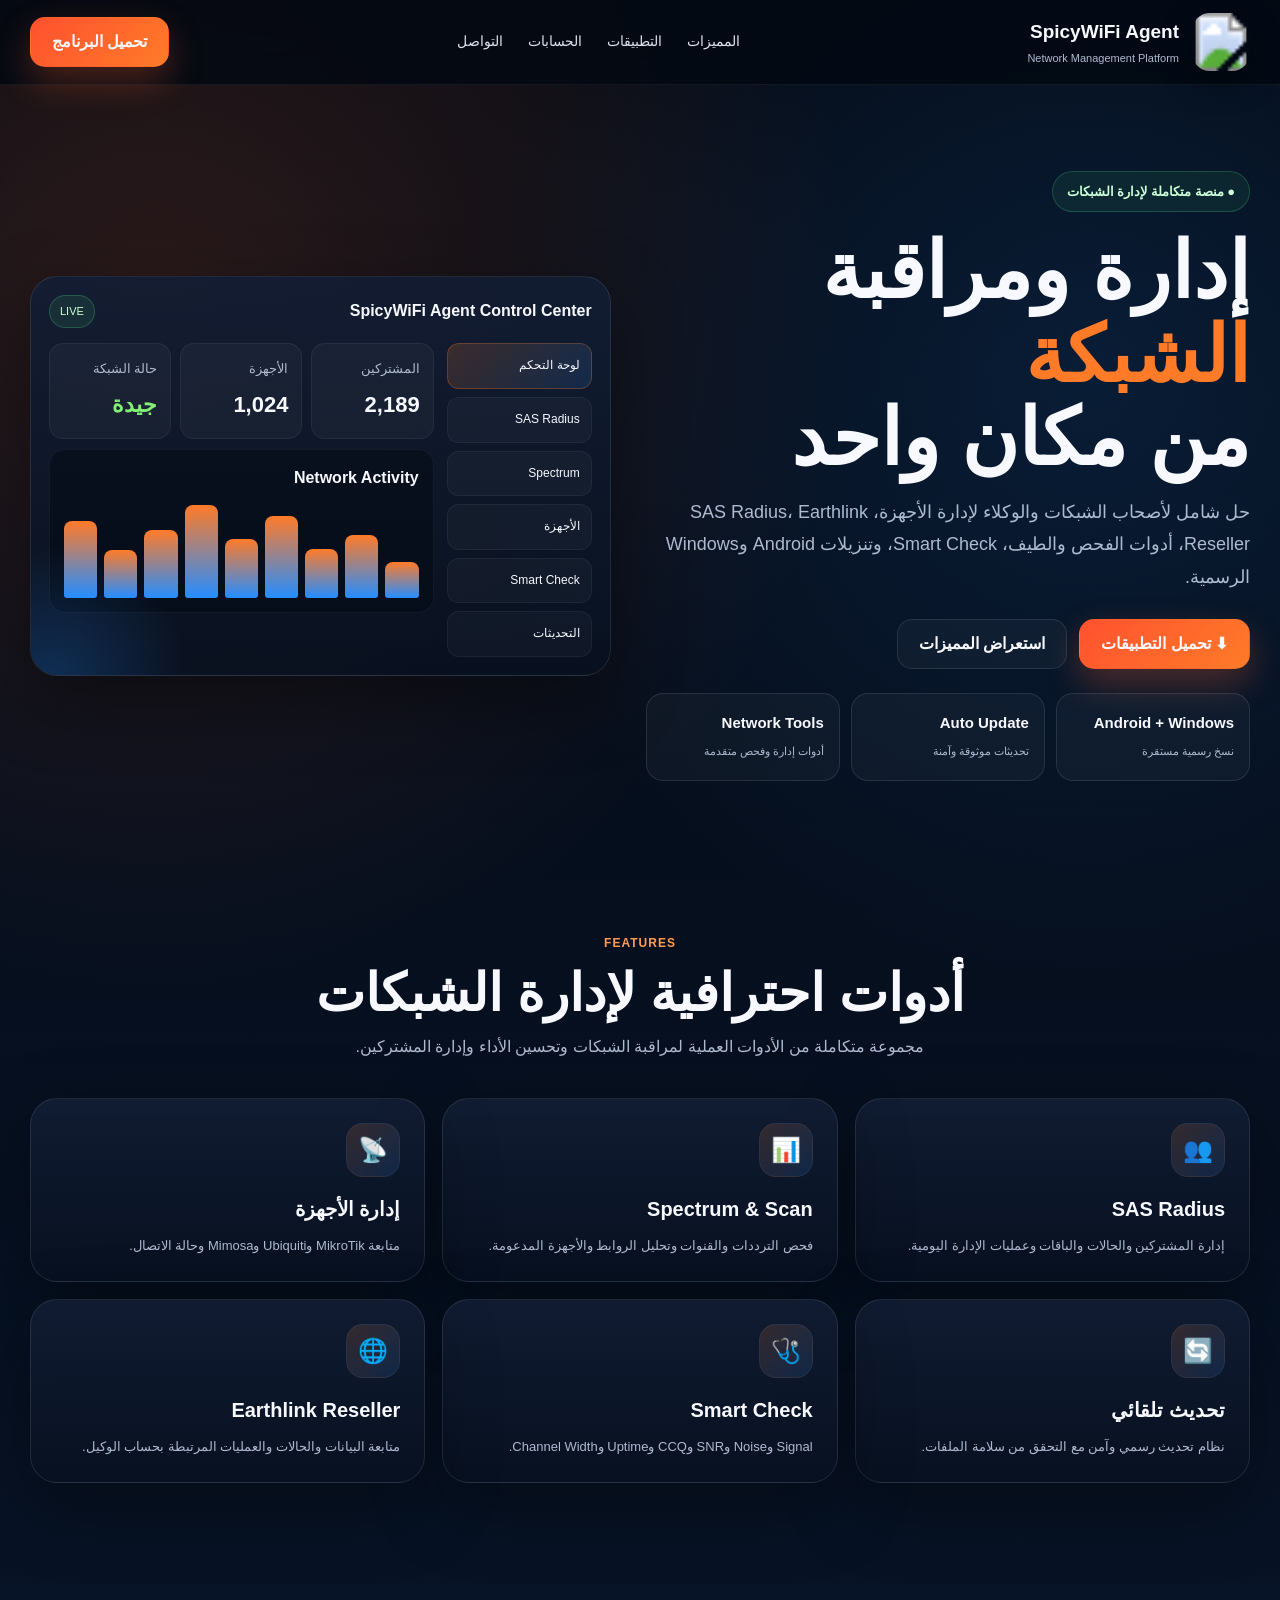
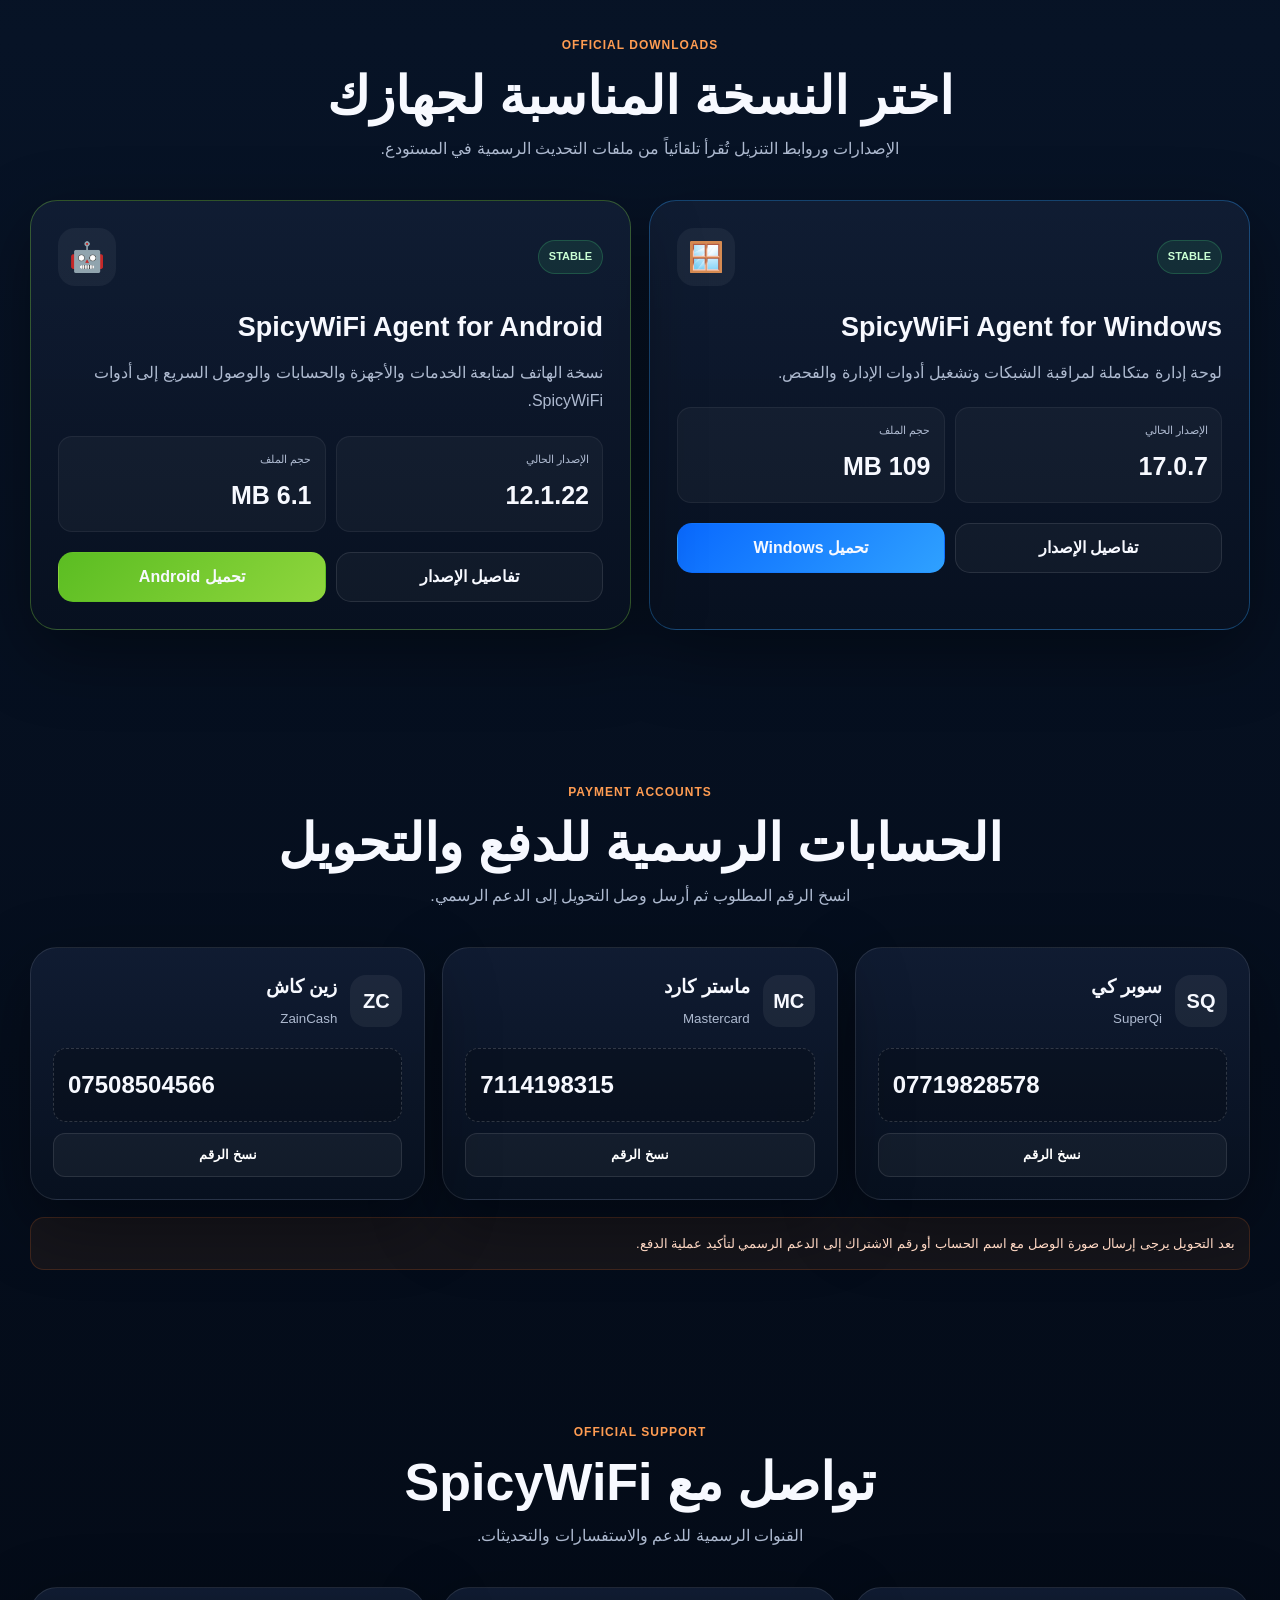
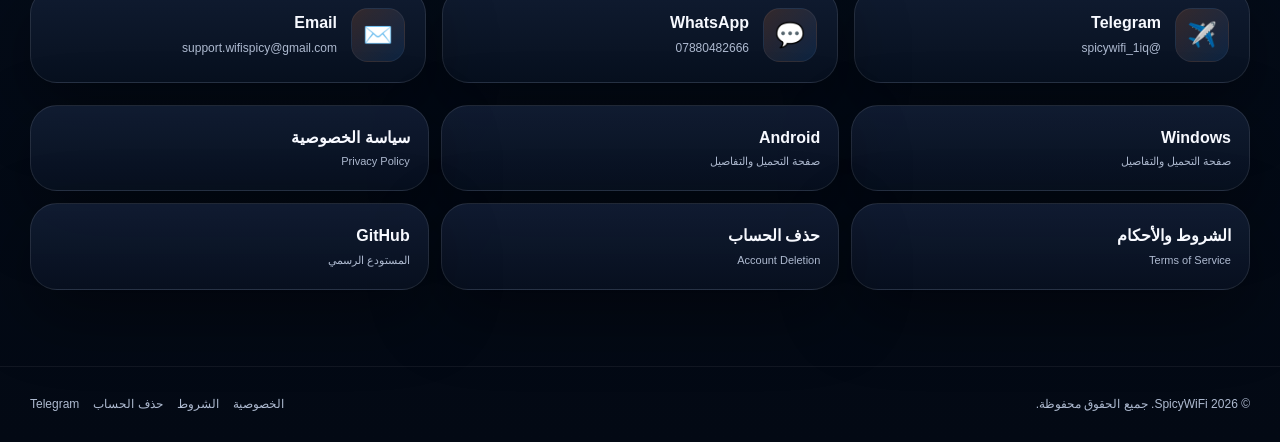
==== commit 9a928cab: "Apply Business Premium homepage redesign" ====
--- a/index.html
+++ b/index.html
@@ -1,165 +1,24 @@
 <!DOCTYPE html>
 <html lang="ar" dir="rtl">
 <head>
-  <meta charset="UTF-8">
-  <meta name="viewport" content="width=device-width, initial-scale=1.0">
-  <meta name="theme-color" content="#080b14">
-  <meta name="description" content="الموقع الرسمي لـ SpicyWiFi Agent — تحميل Android وWindows، معلومات البرنامج، الحسابات الرسمية والدعم الفني.">
-  <title>SpicyWiFi Agent | الموقع الرسمي</title>
-  <style>
-    :root{
-      --bg:#070a12;--bg2:#0b1120;--panel:rgba(16,23,38,.80);--panel2:#101827;
-      --text:#f8fbff;--muted:#a8b3c7;--line:rgba(255,255,255,.09);
-      --orange:#ff642f;--gold:#ffb52e;--pink:#ff455c;--green:#4ade80;
-      --shadow:0 30px 90px rgba(0,0,0,.34);--r:24px;--max:1200px
-    }
-    *{box-sizing:border-box}html{scroll-behavior:smooth}body{margin:0;color:var(--text);font-family:Tahoma,Arial,sans-serif;line-height:1.8;background:
-      radial-gradient(circle at 12% 8%,rgba(255,100,47,.15),transparent 25%),
-      radial-gradient(circle at 88% 14%,rgba(255,181,46,.10),transparent 22%),
-      radial-gradient(circle at 50% 100%,rgba(92,79,255,.08),transparent 28%),
-      linear-gradient(180deg,#060911,#0a1020 48%,#060911);min-height:100vh;overflow-x:hidden}
-    a{color:inherit;text-decoration:none}button{font:inherit}.container{width:min(calc(100% - 32px),var(--max));margin:auto}
-    .nav{position:sticky;top:0;z-index:50;background:rgba(7,10,18,.76);backdrop-filter:blur(18px);border-bottom:1px solid rgba(255,255,255,.06)}
-    .navin{min-height:80px;display:flex;align-items:center;justify-content:space-between;gap:20px}.brand{display:flex;align-items:center;gap:13px}.brand img{width:50px;height:50px;border-radius:17px;box-shadow:0 14px 34px rgba(255,95,45,.23)}.brand strong{display:block;font-size:18px;line-height:1.2}.brand small{display:block;color:var(--muted);font-size:11px;margin-top:3px}
-    .links{display:flex;align-items:center;gap:20px;color:#d8e0eb;font-size:14px}.links a{position:relative;padding:7px 0}.links a:after{content:"";position:absolute;right:0;bottom:0;width:0;height:2px;border-radius:9px;background:linear-gradient(90deg,var(--orange),var(--gold));transition:.2s}.links a:hover:after{width:100%}
-    .btn,.btn2{display:inline-flex;align-items:center;justify-content:center;gap:9px;min-height:49px;padding:0 20px;border-radius:15px;font-weight:900;border:1px solid transparent;transition:.22s}.btn{background:linear-gradient(135deg,var(--orange),#ff7834 48%,var(--gold));box-shadow:0 15px 36px rgba(255,98,47,.24)}.btn:hover{transform:translateY(-2px);box-shadow:0 20px 42px rgba(255,98,47,.32)}.btn2{background:rgba(255,255,255,.035);border-color:var(--line)}.btn2:hover{background:rgba(255,255,255,.075);transform:translateY(-2px)}
-    .hero{padding:82px 0 64px}.hero-grid{display:grid;grid-template-columns:1.05fr .95fr;gap:46px;align-items:center}.badge{display:inline-flex;align-items:center;gap:9px;padding:9px 14px;border-radius:999px;background:rgba(74,222,128,.08);border:1px solid rgba(74,222,128,.21);color:#c7f7d4;font-size:13px;font-weight:800}.dot{width:9px;height:9px;border-radius:50%;background:var(--green);box-shadow:0 0 0 7px rgba(74,222,128,.12)}
-    h1{font-size:clamp(42px,6vw,76px);line-height:1.06;margin:20px 0 18px;letter-spacing:-2px}.grad{background:linear-gradient(135deg,#fff 12%,#ffd991 38%,#ff8036 68%,#ff5260);-webkit-background-clip:text;background-clip:text;color:transparent}.lead{color:var(--muted);font-size:clamp(16px,2vw,19px);max-width:700px;margin:0 0 28px}.hero-actions{display:flex;flex-wrap:wrap;gap:12px;margin-bottom:25px}.quick{display:grid;grid-template-columns:repeat(3,1fr);gap:12px;max-width:710px}.q{padding:15px 17px;border-radius:17px;background:rgba(255,255,255,.04);border:1px solid var(--line)}.q b{display:block;font-size:17px}.q span{color:var(--muted);font-size:12px}
-    .visual{position:relative;min-height:570px;display:grid;place-items:center}.glow{position:absolute;width:360px;height:360px;border-radius:50%;background:radial-gradient(circle,rgba(255,91,45,.28),transparent 66%);filter:blur(14px)}.device{position:relative;width:min(420px,92vw);padding:24px;border-radius:32px;background:linear-gradient(145deg,rgba(255,255,255,.075),rgba(255,255,255,.025));border:1px solid var(--line);box-shadow:var(--shadow);backdrop-filter:blur(12px);z-index:1}.device-top{display:flex;align-items:center;justify-content:space-between;gap:14px;margin-bottom:20px}.appid{display:flex;align-items:center;gap:12px}.appid img{width:58px;height:58px;border-radius:19px}.appid b{display:block;font-size:18px}.appid small{color:var(--muted)}.live{font-size:11px;font-weight:900;color:#bdf4ca;background:rgba(74,222,128,.09);border:1px solid rgba(74,222,128,.18);padding:6px 10px;border-radius:999px}
-    .mainstat{padding:20px;border-radius:22px;background:linear-gradient(135deg,#e94924,#ff7c31 55%,#ffac30);box-shadow:0 18px 40px rgba(255,92,39,.23);margin-bottom:13px}.mainstat small{opacity:.9}.mainstat strong{display:block;font-size:32px;margin:2px 0}.tiles{display:grid;grid-template-columns:repeat(2,1fr);gap:11px}.tile{padding:15px;border-radius:17px;background:rgba(255,255,255,.045);border:1px solid var(--line)}.tile b{display:block;margin-top:7px;font-size:13px}.tile span{color:var(--muted);font-size:11px}.float{position:absolute;right:-24px;bottom:30px;width:205px;padding:17px;border-radius:20px;background:rgba(9,14,26,.9);border:1px solid var(--line);box-shadow:0 22px 48px rgba(0,0,0,.35);z-index:3}.float small{color:#ffc990;font-weight:800}.bars{height:75px;display:flex;align-items:flex-end;gap:7px;margin-top:10px}.bars i{flex:1;border-radius:8px 8px 3px 3px;background:linear-gradient(180deg,var(--gold),var(--orange))}.bars i:nth-child(1){height:35%}.bars i:nth-child(2){height:56%}.bars i:nth-child(3){height:45%}.bars i:nth-child(4){height:76%}.bars i:nth-child(5){height:61%}.bars i:nth-child(6){height:90%}
-    section{padding:72px 0}.head{text-align:center;max-width:760px;margin:0 auto 38px}.eye{color:#ffad68;font-size:12px;font-weight:900;letter-spacing:1px;text-transform:uppercase}.head h2{font-size:clamp(30px,4vw,45px);line-height:1.2;margin:8px 0}.head p{color:var(--muted);margin:0}.grid3{display:grid;grid-template-columns:repeat(3,1fr);gap:17px}.card{padding:25px;border-radius:var(--r);background:var(--panel);border:1px solid var(--line);box-shadow:0 18px 46px rgba(0,0,0,.18);transition:.22s;position:relative;overflow:hidden}.card:before{content:"";position:absolute;left:-20px;top:-25px;width:110px;height:110px;background:radial-gradient(circle,rgba(255,96,48,.13),transparent 70%)}.card:hover{transform:translateY(-5px);border-color:rgba(255,114,49,.27)}.icon{width:52px;height:52px;border-radius:17px;display:grid;place-items:center;background:linear-gradient(135deg,rgba(255,97,47,.14),rgba(255,181,46,.14));border:1px solid rgba(255,255,255,.055);font-size:23px}.card h3{margin:14px 0 7px;font-size:18px}.card p{margin:0;color:var(--muted);font-size:13px}
-    .platforms{display:grid;grid-template-columns:repeat(2,1fr);gap:18px}.platform{padding:30px;border-radius:28px;background:linear-gradient(145deg,rgba(20,28,45,.95),rgba(13,19,32,.86));border:1px solid var(--line);box-shadow:var(--shadow);position:relative;overflow:hidden}.platform:after{content:"";position:absolute;left:-40px;bottom:-50px;width:200px;height:200px;background:radial-gradient(circle,rgba(255,99,46,.14),transparent 68%)}.ptop{display:flex;align-items:center;justify-content:space-between;gap:15px;margin-bottom:18px}.picon{width:58px;height:58px;border-radius:19px;display:grid;place-items:center;font-size:27px;background:rgba(255,255,255,.06);border:1px solid var(--line)}.stable{font-size:11px;color:#bdf4ca;background:rgba(74,222,128,.08);border:1px solid rgba(74,222,128,.17);padding:6px 9px;border-radius:999px;font-weight:900}.platform h3{font-size:25px;margin:0 0 5px}.platform>p{color:var(--muted);margin:0 0 20px;font-size:13px}.release{display:grid;grid-template-columns:repeat(2,1fr);gap:10px;margin-bottom:18px}.release div{padding:13px;border-radius:15px;background:rgba(255,255,255,.035);border:1px solid var(--line)}.release small{display:block;color:var(--muted);font-size:10px}.release b{display:block;margin-top:2px;direction:ltr;text-align:right}.pactions{display:flex;flex-wrap:wrap;gap:10px;position:relative;z-index:2}.pactions a{flex:1;min-width:145px}
-    .accounts{display:grid;grid-template-columns:repeat(3,1fr);gap:17px}.account{padding:24px;border-radius:23px;background:var(--panel);border:1px solid var(--line);box-shadow:0 18px 46px rgba(0,0,0,.17)}.acctop{display:flex;align-items:center;justify-content:space-between;gap:12px}.acclogo{width:50px;height:50px;border-radius:16px;display:grid;place-items:center;background:rgba(255,255,255,.055);border:1px solid var(--line);font-weight:900}.account p{color:var(--muted);font-size:12px;margin:5px 0 13px}.num{direction:ltr;text-align:left;padding:13px 14px;border-radius:13px;background:rgba(0,0,0,.22);border:1px dashed rgba(255,255,255,.17);font-weight:900;letter-spacing:.5px;margin-bottom:11px}.copy{width:100%;min-height:43px;border-radius:12px;border:1px solid var(--line);background:rgba(255,255,255,.05);color:#fff;font-weight:900;cursor:pointer}.copy:hover{background:rgba(255,255,255,.09)}.notice{margin-top:17px;padding:14px 16px;border-radius:15px;background:rgba(255,96,47,.075);border:1px solid rgba(255,96,47,.16);color:#ffd8c7;font-size:13px}
-    .contact{display:grid;grid-template-columns:repeat(3,1fr);gap:16px}.contact a{display:flex;align-items:center;gap:13px;padding:20px;border-radius:19px;border:1px solid var(--line);background:rgba(255,255,255,.035);transition:.2s}.contact a:hover{transform:translateY(-3px);background:rgba(255,255,255,.065)}.contact .icon{margin:0;flex:0 0 50px}.contact b{display:block}.contact span{display:block;color:var(--muted);font-size:12px;overflow-wrap:anywhere}
-    .security{display:grid;grid-template-columns:1.1fr .9fr;gap:18px}.security .big{padding:30px;border-radius:27px;background:var(--panel);border:1px solid var(--line)}.security h3{margin:8px 0;font-size:27px}.security p{color:var(--muted);margin:0}.checks{display:grid;gap:11px;margin-top:20px}.check{display:flex;gap:11px;align-items:flex-start}.check i{width:23px;height:23px;border-radius:8px;display:grid;place-items:center;flex:0 0 23px;background:rgba(74,222,128,.1);color:var(--green);font-style:normal;font-size:12px;margin-top:3px}.legal{display:grid;grid-template-columns:repeat(2,1fr);gap:12px}.legal a{padding:20px;border-radius:18px;background:rgba(255,255,255,.035);border:1px solid var(--line);font-weight:800}.legal a span{display:block;color:var(--muted);font-size:11px;font-weight:400}
-    footer{border-top:1px solid rgba(255,255,255,.065);padding:28px 0;color:var(--muted);font-size:12px}.foot{display:flex;align-items:center;justify-content:space-between;gap:18px}.footlinks{display:flex;flex-wrap:wrap;gap:13px}.footlinks a:hover{color:#fff}
-    @media(max-width:950px){.links{display:none}.hero-grid,.security{grid-template-columns:1fr}.visual{min-height:510px}.grid3,.accounts,.contact{grid-template-columns:repeat(2,1fr)}.float{right:0}.platforms{grid-template-columns:1fr}}
-    @media(max-width:650px){.container{width:min(calc(100% - 22px),var(--max))}.navin{min-height:70px}.brand small{display:none}.nav .btn{min-height:42px;padding:0 13px;font-size:12px}h1{letter-spacing:-1px}.quick,.grid3,.accounts,.contact,.release,.legal{grid-template-columns:1fr}.hero-actions a{width:100%}.visual{min-height:auto;padding:20px 0 0}.float{position:relative;width:100%;right:auto;bottom:auto;margin-top:13px}.foot{flex-direction:column;text-align:center}.footlinks{justify-content:center}}
-  </style>
+<meta charset="UTF-8">
+<meta name="viewport" content="width=device-width,initial-scale=1">
+<meta name="theme-color" content="#06101f">
+<meta name="description" content="SpicyWiFi Agent - منصة احترافية لإدارة الشبكات وتحميل تطبيقات Android وWindows والدعم الرسمي.">
+<title>SpicyWiFi Agent | Business Premium</title>
+<style>
+:root{--bg:#050b16;--bg2:#071426;--panel:#0c1729;--panel2:#101d33;--line:rgba(255,255,255,.10);--text:#f7f9ff;--muted:#aebad0;--orange:#ff7b28;--orange2:#ff512f;--blue:#258dff;--green:#66ce39;--shadow:0 24px 70px rgba(0,0,0,.38)}*{box-sizing:border-box}html{scroll-behavior:smooth}body{margin:0;font-family:Tahoma,Arial,sans-serif;color:var(--text);background:radial-gradient(circle at 12% 8%,rgba(255,105,43,.15),transparent 20%),radial-gradient(circle at 85% 10%,rgba(37,141,255,.13),transparent 18%),linear-gradient(180deg,#040a14,#071326 45%,#030914);line-height:1.8;overflow-x:hidden}body:before{content:"";position:fixed;inset:0;pointer-events:none;opacity:.22;background-image:linear-gradient(rgba(255,255,255,.03) 1px,transparent 1px),linear-gradient(90deg,rgba(255,255,255,.03) 1px,transparent 1px);background-size:42px 42px}.container{width:min(1220px,calc(100% - 30px));margin:auto}a{color:inherit;text-decoration:none}.nav{position:sticky;top:0;z-index:50;background:rgba(3,9,19,.84);backdrop-filter:blur(18px);border-bottom:1px solid rgba(255,255,255,.06)}.navin{min-height:84px;display:flex;align-items:center;justify-content:space-between;gap:20px}.brand{display:flex;align-items:center;gap:13px}.brand img{width:58px;height:58px;border-radius:18px;box-shadow:0 12px 30px rgba(0,0,0,.35)}.brand b{display:block;font-size:19px}.brand small{display:block;color:var(--muted);font-size:11px}.links{display:flex;gap:25px;color:#dbe2ee;font-size:14px}.links a:hover{color:#fff}.btn{display:inline-flex;align-items:center;justify-content:center;gap:9px;min-height:50px;padding:0 21px;border-radius:15px;font-weight:900;border:1px solid transparent;transition:.22s}.btn:hover{transform:translateY(-2px)}.primary{background:linear-gradient(135deg,var(--orange2),var(--orange));box-shadow:0 15px 35px rgba(255,101,43,.28)}.secondary{border-color:var(--line);background:rgba(255,255,255,.035)}.blue{background:linear-gradient(135deg,#0969ff,#2fa1ff)}.green{background:linear-gradient(135deg,#5bbd22,#8fd63d)}section{padding:76px 0}.hero{padding-top:86px}.hero-grid{display:grid;grid-template-columns:1.02fr .98fr;gap:35px;align-items:center}.pill{display:inline-flex;align-items:center;padding:8px 14px;border-radius:999px;border:1px solid rgba(74,222,128,.23);background:rgba(74,222,128,.08);color:#ccffd6;font-size:13px;font-weight:800}.hero h1{font-size:clamp(43px,6.2vw,78px);line-height:1.07;margin:18px 0 15px}.hero h1 em{font-style:normal;color:var(--orange)}.lead{color:var(--muted);font-size:18px;margin:0 0 26px}.actions{display:flex;flex-wrap:wrap;gap:12px}.trust{display:grid;grid-template-columns:repeat(3,1fr);gap:11px;margin-top:24px}.trust div{padding:15px;border-radius:17px;background:rgba(255,255,255,.035);border:1px solid var(--line)}.trust b{display:block;font-size:15px}.trust span{color:var(--muted);font-size:11px}.glass{background:linear-gradient(180deg,rgba(18,30,53,.88),rgba(8,17,32,.90));border:1px solid var(--line);border-radius:27px;box-shadow:var(--shadow)}.dash{padding:18px;position:relative;overflow:hidden}.dash:after{content:"";position:absolute;width:280px;height:280px;border-radius:50%;left:-120px;bottom:-150px;background:radial-gradient(circle,rgba(37,141,255,.25),transparent 70%)}.dashhead{display:flex;justify-content:space-between;align-items:center;margin-bottom:15px}.live{padding:6px 10px;border-radius:999px;background:rgba(74,222,128,.10);border:1px solid rgba(74,222,128,.25);color:#caffd4;font-size:11px}.dashgrid{display:grid;grid-template-columns:145px 1fr;gap:13px}.side{display:grid;gap:8px}.side div{padding:11px;border-radius:12px;background:rgba(255,255,255,.03);border:1px solid rgba(255,255,255,.05);font-size:12px}.side div:first-child{background:linear-gradient(135deg,rgba(255,123,40,.18),rgba(37,141,255,.14));border-color:rgba(255,123,40,.28)}.metrics{display:grid;grid-template-columns:repeat(3,1fr);gap:9px}.metric{padding:13px;border-radius:14px;background:rgba(255,255,255,.035);border:1px solid rgba(255,255,255,.06)}.metric small{display:block;color:var(--muted)}.metric b{display:block;font-size:22px;margin-top:4px}.chart{margin-top:10px;padding:14px;border-radius:16px;background:rgba(2,8,19,.5);border:1px solid rgba(255,255,255,.05)}.bars{height:105px;display:flex;align-items:flex-end;gap:7px}.bars i{flex:1;border-radius:8px 8px 3px 3px;background:linear-gradient(180deg,var(--orange),var(--blue))}.head{text-align:center;max-width:820px;margin:0 auto 36px}.eyebrow{color:#ff9c52;font-size:12px;font-weight:900;letter-spacing:1px}.head h2{font-size:clamp(31px,4.5vw,52px);line-height:1.2;margin:8px 0}.head p{color:var(--muted);margin:0;font-size:16px}.grid3{display:grid;grid-template-columns:repeat(3,1fr);gap:17px}.feature{padding:24px}.ico{width:54px;height:54px;border-radius:17px;display:grid;place-items:center;font-size:24px;background:linear-gradient(135deg,rgba(255,123,40,.16),rgba(37,141,255,.14));border:1px solid rgba(255,255,255,.05)}.feature h3{margin:14px 0 7px;font-size:20px}.feature p{color:var(--muted);margin:0;font-size:13px}.downloads{display:grid;grid-template-columns:repeat(2,1fr);gap:18px}.app{padding:27px;position:relative;overflow:hidden}.app.topwin{border-color:rgba(47,161,255,.35)}.app.topand{border-color:rgba(124,207,57,.35)}.apptop{display:flex;align-items:center;justify-content:space-between}.stable{padding:6px 10px;border-radius:999px;color:#caffd4;background:rgba(74,222,128,.10);border:1px solid rgba(74,222,128,.22);font-size:11px;font-weight:900}.appicon{width:58px;height:58px;border-radius:17px;display:grid;place-items:center;font-size:29px;background:rgba(255,255,255,.05)}.app h3{font-size:27px;margin:17px 0 7px}.app p{color:var(--muted);margin:0}.meta{display:grid;grid-template-columns:repeat(2,1fr);gap:10px;margin:20px 0}.meta div{padding:13px;border-radius:14px;background:rgba(255,255,255,.035);border:1px solid rgba(255,255,255,.06)}.meta span{display:block;color:var(--muted);font-size:11px}.meta b{display:block;font-size:25px;margin-top:3px}.appactions{display:grid;grid-template-columns:1fr 1fr;gap:10px}.payments{display:grid;grid-template-columns:repeat(3,1fr);gap:17px}.pay{padding:22px}.paytop{display:flex;gap:13px;align-items:center}.paylogo{width:52px;height:52px;border-radius:16px;display:grid;place-items:center;font-size:20px;font-weight:900;background:rgba(255,255,255,.06)}.pay h3{margin:0}.pay small{color:var(--muted)}.number{direction:ltr;text-align:left;padding:14px;border-radius:13px;background:rgba(0,0,0,.18);border:1px dashed rgba(255,255,255,.16);font-size:24px;font-weight:900;margin:16px 0 11px}.copy{width:100%;min-height:44px;border-radius:12px;border:1px solid var(--line);background:rgba(255,255,255,.045);color:#fff;font-weight:800;cursor:pointer}.contacts{display:grid;grid-template-columns:repeat(3,1fr);gap:16px}.contact{display:flex;align-items:center;gap:14px;padding:20px}.contact .ico{flex:0 0 54px}.contact b{display:block}.contact span{display:block;color:var(--muted);font-size:12px;overflow-wrap:anywhere}.legal{display:grid;grid-template-columns:repeat(3,1fr);gap:12px;margin-top:22px}.legal a{padding:18px}.legal b{display:block}.legal span{display:block;color:var(--muted);font-size:11px}.notice{margin-top:17px;padding:14px;border-radius:14px;border:1px solid rgba(255,123,40,.18);background:rgba(255,123,40,.07);color:#ffd8c4;font-size:13px}footer{padding:27px 0;border-top:1px solid rgba(255,255,255,.06);color:var(--muted);font-size:12px}.foot{display:flex;justify-content:space-between;gap:15px}.footlinks{display:flex;gap:14px;flex-wrap:wrap}@media(max-width:950px){.links{display:none}.hero-grid{grid-template-columns:1fr}.grid3,.payments,.contacts,.legal{grid-template-columns:repeat(2,1fr)}.downloads{grid-template-columns:1fr}}@media(max-width:650px){.container{width:min(calc(100% - 20px),1220px)}.navin{min-height:70px}.brand small{display:none}.nav .btn{min-height:42px;padding:0 13px;font-size:12px}.hero h1{font-size:42px}.lead{font-size:16px}.trust,.grid3,.payments,.contacts,.legal,.metrics,.meta,.appactions{grid-template-columns:1fr}.dashgrid{grid-template-columns:1fr}.side{grid-template-columns:repeat(2,1fr)}.actions a{width:100%}.foot{flex-direction:column;text-align:center}.footlinks{justify-content:center}}
+</style>
 </head>
 <body>
-  <nav class="nav">
-    <div class="container navin">
-      <a class="brand" href="#home">
-        <img src="logo-spicywifi.svg" alt="SpicyWiFi Logo">
-        <span><strong>SpicyWiFi Agent</strong><small>Network Management Platform</small></span>
-      </a>
-      <div class="links">
-        <a href="#features">المميزات</a><a href="#apps">التطبيقات</a><a href="#accounts">الحسابات</a><a href="#contact">التواصل</a>
-      </div>
-      <a class="btn" href="#apps">تحميل البرنامج</a>
-    </div>
-  </nav>
-
-  <main id="home">
-    <header class="hero">
-      <div class="container hero-grid">
-        <div>
-          <div class="badge"><span class="dot"></span> المنصة الرسمية لـ SpicyWiFi Agent</div>
-          <h1><span class="grad">SpicyWiFi Agent</span><br>إدارة ومراقبة الشبكة<br>من مكان واحد.</h1>
-          <p class="lead">حل متكامل لأصحاب الشبكات والوكلاء لإدارة الأجهزة، SAS Radius، Earthlink Reseller، أدوات الفحص والطيف، Smart Check، التنبيهات والتحديثات على Android وWindows.</p>
-          <div class="hero-actions"><a class="btn" href="#apps">⬇ تحميل التطبيقات</a><a class="btn2" href="#features">استعراض المميزات</a></div>
-          <div class="quick">
-            <div class="q"><b>Android + Windows</b><span>نسخ رسمية مستقرة</span></div>
-            <div class="q"><b>Auto Update</b><span>تحديثات تلقائية وآمنة</span></div>
-            <div class="q"><b>Network Tools</b><span>أدوات إدارة وفحص متقدمة</span></div>
-          </div>
-        </div>
-
-        <div class="visual">
-          <div class="glow"></div>
-          <div class="device">
-            <div class="device-top">
-              <div class="appid"><img src="logo-spicywifi.svg" alt="SpicyWiFi"><div><b>SpicyWiFi Agent</b><small>Control Center</small></div></div>
-              <span class="live">● LIVE</span>
-            </div>
-            <div class="mainstat"><small>حالة الأنظمة</small><strong>نشطة</strong><small>الخدمات تعمل بصورة مستقرة</small></div>
-            <div class="tiles">
-              <div class="tile">📡<b>Devices</b><span>مراقبة وإدارة الأجهزة</span></div>
-              <div class="tile">📶<b>Spectrum</b><span>فحص الترددات والروابط</span></div>
-              <div class="tile">👥<b>SAS Radius</b><span>إدارة المشتركين والباقات</span></div>
-              <div class="tile">🛠️<b>Smart Check</b><span>فحص وتحليل الشبكة</span></div>
-            </div>
-          </div>
-          <div class="float"><small>Network Activity</small><div class="bars"><i></i><i></i><i></i><i></i><i></i><i></i></div></div>
-        </div>
-      </div>
-    </header>
-
-    <section id="features">
-      <div class="container">
-        <div class="head"><div class="eye">Features</div><h2>أدوات احترافية لإدارة الشبكات</h2><p>مجموعة وظائف عملية ضمن واجهة واحدة تساعدك على المتابعة والفحص والإدارة بسرعة.</p></div>
-        <div class="grid3">
-          <article class="card"><div class="icon">📡</div><h3>إدارة الأجهزة</h3><p>متابعة أجهزة MikroTik وUbiquiti وMimosa وحالة الاتصال ومعلومات الشبكة الأساسية.</p></article>
-          <article class="card"><div class="icon">📶</div><h3>Spectrum & Scan</h3><p>فحص الترددات والقنوات مع أوضاع آمنة ومتقدمة للروابط والأجهزة المدعومة.</p></article>
-          <article class="card"><div class="icon">👥</div><h3>SAS Radius</h3><p>متابعة المشتركين والحالات والباقات وتسهيل عمليات الإدارة اليومية.</p></article>
-          <article class="card"><div class="icon">🌐</div><h3>Earthlink Reseller</h3><p>متابعة البيانات والحالات والعمليات المرتبطة بحساب الوكيل من داخل البرنامج.</p></article>
-          <article class="card"><div class="icon">🧪</div><h3>Smart Check</h3><p>قراءة Signal وNoise وSNR وCCQ وChannel Width وUptime وعرض النتائج بوضوح.</p></article>
-          <article class="card"><div class="icon">🔄</div><h3>تحديث تلقائي</h3><p>نظام تحديث رسمي مع قراءة بيانات آخر إصدار والتحقق من سلامة الملفات عبر SHA-256.</p></article>
-        </div>
-      </div>
-    </section>
-
-    <section id="apps">
-      <div class="container">
-        <div class="head"><div class="eye">Downloads</div><h2>اختر النسخة المناسبة لجهازك</h2><p>الإصدارات وروابط التحميل أدناه تُقرأ تلقائياً من ملفات التحديث الرسمية في نفس المستودع.</p></div>
-        <div class="platforms">
-          <article class="platform">
-            <div class="ptop"><div class="picon">🤖</div><span class="stable">STABLE</span></div>
-            <h3>SpicyWiFi Agent for Android</h3><p>نسخة الهاتف لمتابعة الخدمات والأجهزة والحسابات والوصول السريع إلى أدوات SpicyWiFi.</p>
-            <div class="release"><div><small>الإصدار الحالي</small><b id="androidVersion">—</b></div><div><small>حجم الملف</small><b id="androidSize">—</b></div></div>
-            <div class="pactions"><a id="androidDownload" class="btn" href="android.html">⬇ تحميل Android</a><a class="btn2" href="android.html">تفاصيل الإصدار</a></div>
-          </article>
-          <article class="platform">
-            <div class="ptop"><div class="picon">🪟</div><span class="stable">STABLE</span></div>
-            <h3>SpicyWiFi Agent for Windows</h3><p>لوحة إدارة متكاملة على Windows 10 / 11 لمراقبة الشبكات وتشغيل أدوات الإدارة والفحص المتقدمة.</p>
-            <div class="release"><div><small>الإصدار الحالي</small><b id="windowsVersion">—</b></div><div><small>حجم الملف</small><b id="windowsSize">—</b></div></div>
-            <div class="pactions"><a id="windowsDownload" class="btn" href="windows.html">⬇ تحميل Windows</a><a class="btn2" href="windows.html">تفاصيل الإصدار</a></div>
-          </article>
-        </div>
-      </div>
-    </section>
-
-    <section id="accounts">
-      <div class="container">
-        <div class="head"><div class="eye">Payment Accounts</div><h2>الحسابات الرسمية للدفع والتحويل</h2><p>انسخ الرقم المطلوب مباشرة ثم أرسل وصل التحويل إلى الدعم الرسمي.</p></div>
-        <div class="accounts">
-          <article class="account"><div class="acctop"><div><b>زين كاش</b><small style="display:block;color:var(--muted)">ZainCash</small></div><div class="acclogo">ZC</div></div><p>رقم المحفظة الرسمي لـ SpicyWiFi</p><div class="num" id="zain">07508504566</div><button class="copy" data-copy="zain">نسخ الرقم</button></article>
-          <article class="account"><div class="acctop"><div><b>ماستر كارد</b><small style="display:block;color:var(--muted)">Mastercard</small></div><div class="acclogo">MC</div></div><p>رقم البطاقة الرسمي لـ SpicyWiFi</p><div class="num" id="master">7114198315</div><button class="copy" data-copy="master">نسخ الرقم</button></article>
-          <article class="account"><div class="acctop"><div><b>سوبر كي</b><small style="display:block;color:var(--muted)">SuperQi</small></div><div class="acclogo">SQ</div></div><p>رقم المحفظة الرسمي لـ SpicyWiFi</p><div class="num" id="superqi">07719828578</div><button class="copy" data-copy="superqi">نسخ الرقم</button></article>
-        </div>
-        <div class="notice">بعد التحويل يرجى إرسال صورة الوصل مع اسم الحساب أو رقم الاشتراك إلى الدعم الرسمي لتأكيد عملية الدفع.</div>
-      </div>
-    </section>
-
-    <section id="contact">
-      <div class="container">
-        <div class="head"><div class="eye">Official Support</div><h2>تواصل مع SpicyWiFi</h2><p>القنوات الرسمية للدعم والاستفسارات والتحديثات.</p></div>
-        <div class="contact">
-          <a href="https://t.me/spicywifi_1iq" target="_blank" rel="noopener"><div class="icon">✈️</div><div><b>Telegram</b><span dir="ltr">@spicywifi_1iq</span></div></a>
-          <a href="https://wa.me/9647880482666" target="_blank" rel="noopener"><div class="icon">💬</div><div><b>WhatsApp</b><span dir="ltr">07880482666</span></div></a>
-          <a href="mailto:support.wifispicy@gmail.com"><div class="icon">✉️</div><div><b>Email</b><span dir="ltr">support.wifispicy@gmail.com</span></div></a>
-        </div>
-      </div>
-    </section>
-
-    <section>
-      <div class="container security">
-        <div class="big"><div class="eye">Security & Updates</div><h3>تنزيلات رسمية وتحديثات موثوقة</h3><p>الموقع مرتبط مباشرة ببيانات الإصدارات الموجودة في المستودع، لذلك عند تحديث ملفات النسخ سيظهر الإصدار الجديد ورابط التحميل تلقائياً في الصفحة الرئيسية.</p><div class="checks"><div class="check"><i>✓</i><span>استخدام ملفات <b dir="ltr">android-version.json</b> و <b dir="ltr">windows-version.json</b>.</span></div><div class="check"><i>✓</i><span>الاحتفاظ بصفحات Android وWindows المستقلة للحصول على تفاصيل الإصدار.</span></div><div class="check"><i>✓</i><span>روابط الخصوصية والشروط وحذف الحساب متاحة من الموقع الرسمي.</span></div></div></div>
-        <div class="legal"><a href="android.html">Android<span>صفحة التحميل والتفاصيل</span></a><a href="windows.html">Windows<span>صفحة التحميل والتفاصيل</span></a><a href="privacy-policy.html">سياسة الخصوصية<span>Privacy Policy</span></a><a href="terms.html">الشروط والأحكام<span>Terms of Service</span></a><a href="delete-account.html">حذف الحساب<span>Account Deletion</span></a><a href="https://github.com/engfaris98/spicywifi" target="_blank" rel="noopener">GitHub<span>المستودع الرسمي</span></a></div>
-      </div>
-    </section>
-  </main>
-
-  <footer><div class="container foot"><div>© <span id="year"></span> SpicyWiFi. جميع الحقوق محفوظة.</div><div class="footlinks"><a href="privacy-policy.html">الخصوصية</a><a href="terms.html">الشروط</a><a href="delete-account.html">حذف الحساب</a><a href="https://t.me/spicywifi_1iq" target="_blank" rel="noopener">Telegram</a></div></div></footer>
-
-  <script>
-    document.getElementById('year').textContent=new Date().getFullYear();
-    function humanSize(n){if(!n)return'—';const u=['B','KB','MB','GB'];let i=0,v=Number(n);while(v>=1024&&i<u.length-1){v/=1024;i++}return(v>=100||i===0?v.toFixed(0):v.toFixed(1))+' '+u[i]}
-    async function release(json,versionId,sizeId,linkId,fallback){try{const r=await fetch(json+'?t='+Date.now(),{cache:'no-store'});if(!r.ok)throw 0;const d=await r.json();if(d.version)document.getElementById(versionId).textContent=d.version;if(d.sizeBytes)document.getElementById(sizeId).textContent=humanSize(d.sizeBytes);if(d.downloadUrl)document.getElementById(linkId).href=d.downloadUrl}catch(e){document.getElementById(linkId).href=fallback}}
-    release('android-version.json','androidVersion','androidSize','androidDownload','android.html');
-    release('windows-version.json','windowsVersion','windowsSize','windowsDownload','windows.html');
-    document.querySelectorAll('.copy').forEach(b=>b.addEventListener('click',async()=>{const v=document.getElementById(b.dataset.copy).textContent.trim();try{await navigator.clipboard.writeText(v);const t=b.textContent;b.textContent='تم النسخ ✓';setTimeout(()=>b.textContent=t,1500)}catch(e){alert('انسخ الرقم يدوياً: '+v)}}));
-  </script>
-</body>
-</html>
+<nav class="nav"><div class="container navin"><a class="brand" href="#top"><img src="logo-spicywifi.svg" alt="SpicyWiFi"><span><b>SpicyWiFi Agent</b><small>Network Management Platform</small></span></a><div class="links"><a href="#features">المميزات</a><a href="#downloads">التطبيقات</a><a href="#accounts">الحسابات</a><a href="#contact">التواصل</a></div><a class="btn primary" href="#downloads">تحميل البرنامج</a></div></nav>
+<main id="top">
+<section class="hero"><div class="container hero-grid"><div><span class="pill">● منصة متكاملة لإدارة الشبكات</span><h1>إدارة ومراقبة <em>الشبكة</em><br>من مكان واحد</h1><p class="lead">حل شامل لأصحاب الشبكات والوكلاء لإدارة الأجهزة، SAS Radius، Earthlink Reseller، أدوات الفحص والطيف، Smart Check، وتنزيلات Android وWindows الرسمية.</p><div class="actions"><a class="btn primary" href="#downloads">⬇ تحميل التطبيقات</a><a class="btn secondary" href="#features">استعراض المميزات</a></div><div class="trust"><div><b>Android + Windows</b><span>نسخ رسمية مستقرة</span></div><div><b>Auto Update</b><span>تحديثات موثوقة وآمنة</span></div><div><b>Network Tools</b><span>أدوات إدارة وفحص متقدمة</span></div></div></div><div class="dash glass"><div class="dashhead"><b>SpicyWiFi Agent Control Center</b><span class="live">LIVE</span></div><div class="dashgrid"><div class="side"><div>لوحة التحكم</div><div>SAS Radius</div><div>Spectrum</div><div>الأجهزة</div><div>Smart Check</div><div>التحديثات</div></div><div><div class="metrics"><div class="metric"><small>المشتركين</small><b>2,189</b></div><div class="metric"><small>الأجهزة</small><b>1,024</b></div><div class="metric"><small>حالة الشبكة</small><b style="color:#80ef74">جيدة</b></div></div><div class="chart"><b>Network Activity</b><div class="bars"><i style="height:34%"></i><i style="height:60%"></i><i style="height:47%"></i><i style="height:78%"></i><i style="height:56%"></i><i style="height:88%"></i><i style="height:65%"></i><i style="height:46%"></i><i style="height:73%"></i></div></div></div></div></div></div></section>
+<section id="features"><div class="container"><div class="head"><div class="eyebrow">FEATURES</div><h2>أدوات احترافية لإدارة الشبكات</h2><p>مجموعة متكاملة من الأدوات العملية لمراقبة الشبكات وتحسين الأداء وإدارة المشتركين.</p></div><div class="grid3"><article class="feature glass"><div class="ico">👥</div><h3>SAS Radius</h3><p>إدارة المشتركين والحالات والباقات وعمليات الإدارة اليومية.</p></article><article class="feature glass"><div class="ico">📊</div><h3>Spectrum & Scan</h3><p>فحص الترددات والقنوات وتحليل الروابط والأجهزة المدعومة.</p></article><article class="feature glass"><div class="ico">📡</div><h3>إدارة الأجهزة</h3><p>متابعة MikroTik وUbiquiti وMimosa وحالة الاتصال.</p></article><article class="feature glass"><div class="ico">🔄</div><h3>تحديث تلقائي</h3><p>نظام تحديث رسمي وآمن مع التحقق من سلامة الملفات.</p></article><article class="feature glass"><div class="ico">🩺</div><h3>Smart Check</h3><p>Signal وNoise وSNR وCCQ وUptime وChannel Width.</p></article><article class="feature glass"><div class="ico">🌐</div><h3>Earthlink Reseller</h3><p>متابعة البيانات والحالات والعمليات المرتبطة بحساب الوكيل.</p></article></div></div></section>
+<section id="downloads"><div class="container"><div class="head"><div class="eyebrow">OFFICIAL DOWNLOADS</div><h2>اختر النسخة المناسبة لجهازك</h2><p>الإصدارات وروابط التنزيل تُقرأ تلقائياً من ملفات التحديث الرسمية في المستودع.</p></div><div class="downloads"><article class="app glass topwin"><div class="apptop"><span class="stable">STABLE</span><div class="appicon">🪟</div></div><h3>SpicyWiFi Agent for Windows</h3><p>لوحة إدارة متكاملة لمراقبة الشبكات وتشغيل أدوات الإدارة والفحص.</p><div class="meta"><div><span>الإصدار الحالي</span><b id="wv">17.0.7</b></div><div><span>حجم الملف</span><b id="ws">109 MB</b></div></div><div class="appactions"><a class="btn secondary" href="windows.html">تفاصيل الإصدار</a><a id="wd" class="btn blue" href="https://github.com/engfaris98/spicywifi/releases/download/v17.0.7/SpicyWiFiAgent-17.0.7.exe">تحميل Windows</a></div></article><article class="app glass topand"><div class="apptop"><span class="stable">STABLE</span><div class="appicon">🤖</div></div><h3>SpicyWiFi Agent for Android</h3><p>نسخة الهاتف لمتابعة الخدمات والأجهزة والحسابات والوصول السريع إلى أدوات SpicyWiFi.</p><div class="meta"><div><span>الإصدار الحالي</span><b id="av">12.1.22</b></div><div><span>حجم الملف</span><b id="as">6.1 MB</b></div></div><div class="appactions"><a class="btn secondary" href="android.html">تفاصيل الإصدار</a><a id="ad" class="btn green" href="https://github.com/engfaris98/spicywifi/releases/latest/download/SpicyWiFiAgent-Android.apk">تحميل Android</a></div></article></div></div></section>
+<section id="accounts"><div class="container"><div class="head"><div class="eyebrow">PAYMENT ACCOUNTS</div><h2>الحسابات الرسمية للدفع والتحويل</h2><p>انسخ الرقم المطلوب ثم أرسل وصل التحويل إلى الدعم الرسمي.</p></div><div class="payments"><article class="pay glass"><div class="paytop"><div class="paylogo">SQ</div><div><h3>سوبر كي</h3><small>SuperQi</small></div></div><div class="number" id="sq">07719828578</div><button class="copy" data-copy="sq">نسخ الرقم</button></article><article class="pay glass"><div class="paytop"><div class="paylogo">MC</div><div><h3>ماستر كارد</h3><small>Mastercard</small></div></div><div class="number" id="mc">7114198315</div><button class="copy" data-copy="mc">نسخ الرقم</button></article><article class="pay glass"><div class="paytop"><div class="paylogo">ZC</div><div><h3>زين كاش</h3><small>ZainCash</small></div></div><div class="number" id="zc">07508504566</div><button class="copy" data-copy="zc">نسخ الرقم</button></article></div><div class="notice">بعد التحويل يرجى إرسال صورة الوصل مع اسم الحساب أو رقم الاشتراك إلى الدعم الرسمي لتأكيد عملية الدفع.</div></div></section>
+<section id="contact"><div class="container"><div class="head"><div class="eyebrow">OFFICIAL SUPPORT</div><h2>تواصل مع SpicyWiFi</h2><p>القنوات الرسمية للدعم والاستفسارات والتحديثات.</p></div><div class="contacts"><a class="contact glass" href="https://t.me/spicywifi_1iq" target="_blank"><div class="ico">✈️</div><div><b>Telegram</b><span>@spicywifi_1iq</span></div></a><a class="contact glass" href="https://wa.me/9647880482666" target="_blank"><div class="ico">💬</div><div><b>WhatsApp</b><span>07880482666</span></div></a><a class="contact glass" href="mailto:support.wifispicy@gmail.com"><div class="ico">✉️</div><div><b>Email</b><span>support.wifispicy@gmail.com</span></div></a></div><div class="legal"><a class="glass" href="windows.html"><b>Windows</b><span>صفحة التحميل والتفاصيل</span></a><a class="glass" href="android.html"><b>Android</b><span>صفحة التحميل والتفاصيل</span></a><a class="glass" href="privacy-policy.html"><b>سياسة الخصوصية</b><span>Privacy Policy</span></a><a class="glass" href="terms.html"><b>الشروط والأحكام</b><span>Terms of Service</span></a><a class="glass" href="delete-account.html"><b>حذف الحساب</b><span>Account Deletion</span></a><a class="glass" href="https://github.com/engfaris98/spicywifi" target="_blank"><b>GitHub</b><span>المستودع الرسمي</span></a></div></div></section>
+</main>
+<footer><div class="container foot"><div>© <span id="year"></span> SpicyWiFi. جميع الحقوق محفوظة.</div><div class="footlinks"><a href="privacy-policy.html">الخصوصية</a><a href="terms.html">الشروط</a><a href="delete-account.html">حذف الحساب</a><a href="https://t.me/spicywifi_1iq">Telegram</a></div></div></footer>
+<script>document.getElementById('year').textContent=new Date().getFullYear();function size(b){if(!b)return'—';let m=b/1048576;return(m>=100?Math.round(m):m.toFixed(1))+' MB'}async function ver(file,v,s,d){try{let r=await fetch(file+'?t='+Date.now()),j=await r.json();if(j.version)document.getElementById(v).textContent=j.version;if(j.sizeBytes)document.getElementById(s).textContent=size(j.sizeBytes);if(j.downloadUrl)document.getElementById(d).href=j.downloadUrl}catch(e){}}ver('windows-version.json','wv','ws','wd');ver('android-version.json','av','as','ad');document.querySelectorAll('.copy').forEach(b=>b.onclick=async()=>{let t=document.getElementById(b.dataset.copy).textContent.trim(),o=b.textContent;try{await navigator.clipboard.writeText(t);b.textContent='تم النسخ ✓';setTimeout(()=>b.textContent=o,1400)}catch(e){alert('انسخ الرقم يدوياً: '+t)}});</script>
+</body></html>
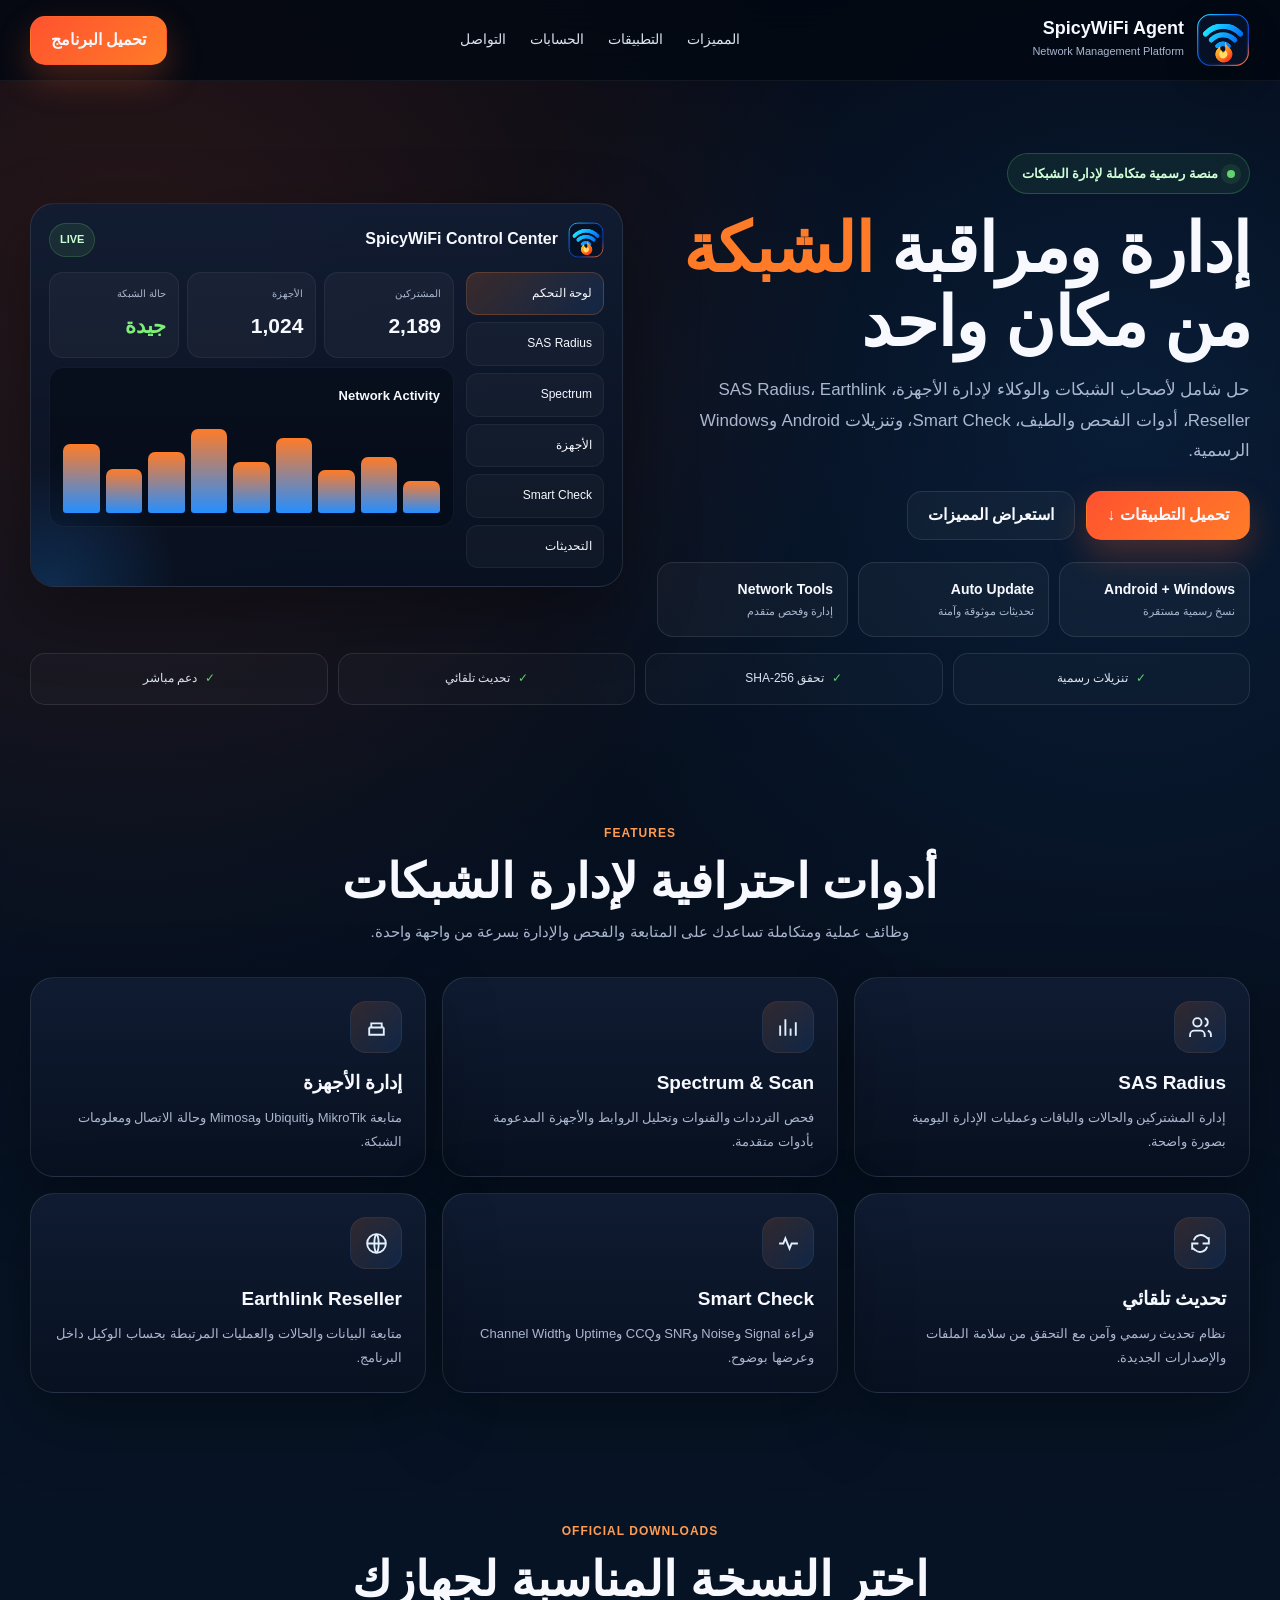
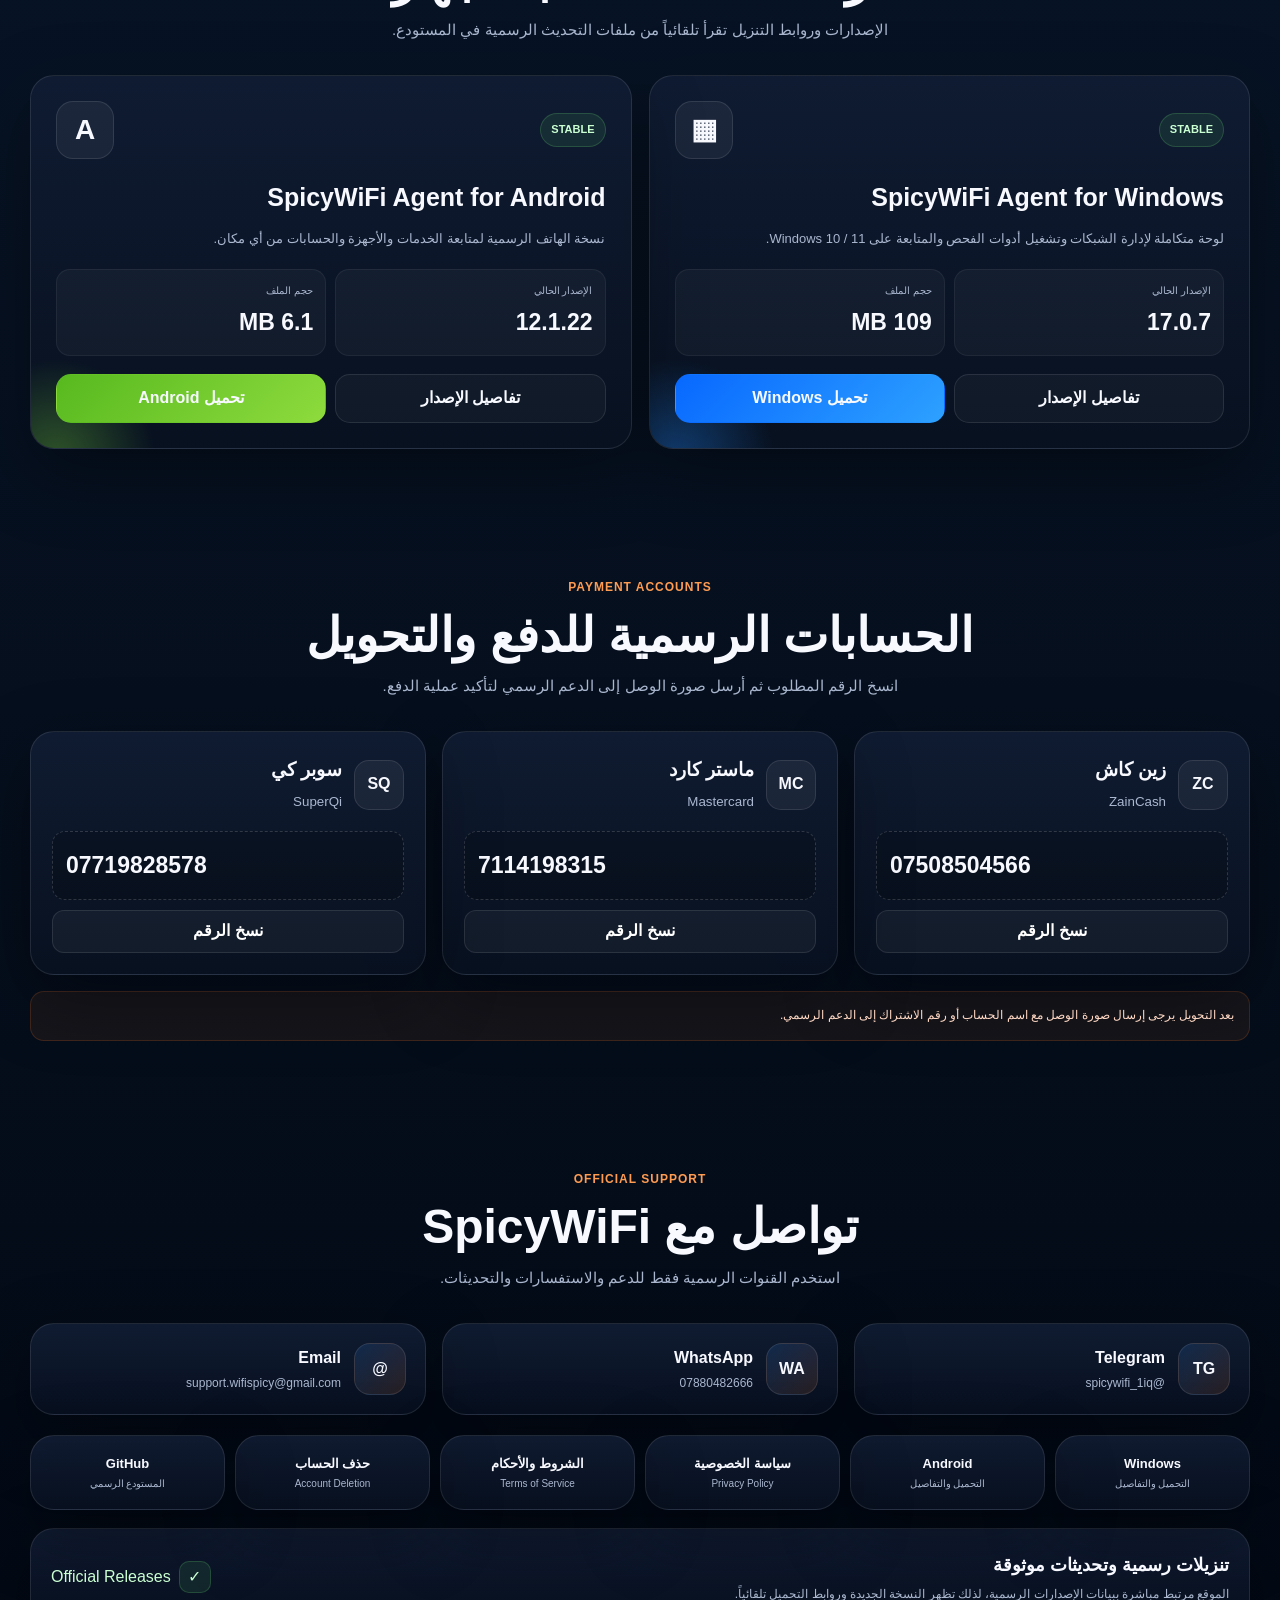
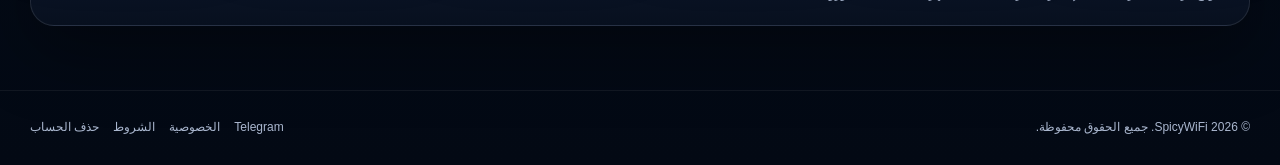
==== commit f26baf79: "Final premium polish for SpicyWiFi home" ====
--- a/index.html
+++ b/index.html
@@ -1,24 +1,43 @@
-<!DOCTYPE html>
+<!doctype html>
 <html lang="ar" dir="rtl">
 <head>
-<meta charset="UTF-8">
-<meta name="viewport" content="width=device-width,initial-scale=1">
+<meta charset="utf-8">
+<meta name="viewport" content="width=device-width,initial-scale=1,viewport-fit=cover">
 <meta name="theme-color" content="#06101f">
-<meta name="description" content="SpicyWiFi Agent - منصة احترافية لإدارة الشبكات وتحميل تطبيقات Android وWindows والدعم الرسمي.">
-<title>SpicyWiFi Agent | Business Premium</title>
+<meta name="description" content="الموقع الرسمي لـ SpicyWiFi Agent — إدارة الشبكات، التحميل الرسمي لنظامي Android وWindows، الحسابات والدعم الفني.">
+<title>SpicyWiFi Agent | Network Management Platform</title>
+<link rel="icon" href="logo-spicywifi.svg" type="image/svg+xml">
 <style>
-:root{--bg:#050b16;--bg2:#071426;--panel:#0c1729;--panel2:#101d33;--line:rgba(255,255,255,.10);--text:#f7f9ff;--muted:#aebad0;--orange:#ff7b28;--orange2:#ff512f;--blue:#258dff;--green:#66ce39;--shadow:0 24px 70px rgba(0,0,0,.38)}*{box-sizing:border-box}html{scroll-behavior:smooth}body{margin:0;font-family:Tahoma,Arial,sans-serif;color:var(--text);background:radial-gradient(circle at 12% 8%,rgba(255,105,43,.15),transparent 20%),radial-gradient(circle at 85% 10%,rgba(37,141,255,.13),transparent 18%),linear-gradient(180deg,#040a14,#071326 45%,#030914);line-height:1.8;overflow-x:hidden}body:before{content:"";position:fixed;inset:0;pointer-events:none;opacity:.22;background-image:linear-gradient(rgba(255,255,255,.03) 1px,transparent 1px),linear-gradient(90deg,rgba(255,255,255,.03) 1px,transparent 1px);background-size:42px 42px}.container{width:min(1220px,calc(100% - 30px));margin:auto}a{color:inherit;text-decoration:none}.nav{position:sticky;top:0;z-index:50;background:rgba(3,9,19,.84);backdrop-filter:blur(18px);border-bottom:1px solid rgba(255,255,255,.06)}.navin{min-height:84px;display:flex;align-items:center;justify-content:space-between;gap:20px}.brand{display:flex;align-items:center;gap:13px}.brand img{width:58px;height:58px;border-radius:18px;box-shadow:0 12px 30px rgba(0,0,0,.35)}.brand b{display:block;font-size:19px}.brand small{display:block;color:var(--muted);font-size:11px}.links{display:flex;gap:25px;color:#dbe2ee;font-size:14px}.links a:hover{color:#fff}.btn{display:inline-flex;align-items:center;justify-content:center;gap:9px;min-height:50px;padding:0 21px;border-radius:15px;font-weight:900;border:1px solid transparent;transition:.22s}.btn:hover{transform:translateY(-2px)}.primary{background:linear-gradient(135deg,var(--orange2),var(--orange));box-shadow:0 15px 35px rgba(255,101,43,.28)}.secondary{border-color:var(--line);background:rgba(255,255,255,.035)}.blue{background:linear-gradient(135deg,#0969ff,#2fa1ff)}.green{background:linear-gradient(135deg,#5bbd22,#8fd63d)}section{padding:76px 0}.hero{padding-top:86px}.hero-grid{display:grid;grid-template-columns:1.02fr .98fr;gap:35px;align-items:center}.pill{display:inline-flex;align-items:center;padding:8px 14px;border-radius:999px;border:1px solid rgba(74,222,128,.23);background:rgba(74,222,128,.08);color:#ccffd6;font-size:13px;font-weight:800}.hero h1{font-size:clamp(43px,6.2vw,78px);line-height:1.07;margin:18px 0 15px}.hero h1 em{font-style:normal;color:var(--orange)}.lead{color:var(--muted);font-size:18px;margin:0 0 26px}.actions{display:flex;flex-wrap:wrap;gap:12px}.trust{display:grid;grid-template-columns:repeat(3,1fr);gap:11px;margin-top:24px}.trust div{padding:15px;border-radius:17px;background:rgba(255,255,255,.035);border:1px solid var(--line)}.trust b{display:block;font-size:15px}.trust span{color:var(--muted);font-size:11px}.glass{background:linear-gradient(180deg,rgba(18,30,53,.88),rgba(8,17,32,.90));border:1px solid var(--line);border-radius:27px;box-shadow:var(--shadow)}.dash{padding:18px;position:relative;overflow:hidden}.dash:after{content:"";position:absolute;width:280px;height:280px;border-radius:50%;left:-120px;bottom:-150px;background:radial-gradient(circle,rgba(37,141,255,.25),transparent 70%)}.dashhead{display:flex;justify-content:space-between;align-items:center;margin-bottom:15px}.live{padding:6px 10px;border-radius:999px;background:rgba(74,222,128,.10);border:1px solid rgba(74,222,128,.25);color:#caffd4;font-size:11px}.dashgrid{display:grid;grid-template-columns:145px 1fr;gap:13px}.side{display:grid;gap:8px}.side div{padding:11px;border-radius:12px;background:rgba(255,255,255,.03);border:1px solid rgba(255,255,255,.05);font-size:12px}.side div:first-child{background:linear-gradient(135deg,rgba(255,123,40,.18),rgba(37,141,255,.14));border-color:rgba(255,123,40,.28)}.metrics{display:grid;grid-template-columns:repeat(3,1fr);gap:9px}.metric{padding:13px;border-radius:14px;background:rgba(255,255,255,.035);border:1px solid rgba(255,255,255,.06)}.metric small{display:block;color:var(--muted)}.metric b{display:block;font-size:22px;margin-top:4px}.chart{margin-top:10px;padding:14px;border-radius:16px;background:rgba(2,8,19,.5);border:1px solid rgba(255,255,255,.05)}.bars{height:105px;display:flex;align-items:flex-end;gap:7px}.bars i{flex:1;border-radius:8px 8px 3px 3px;background:linear-gradient(180deg,var(--orange),var(--blue))}.head{text-align:center;max-width:820px;margin:0 auto 36px}.eyebrow{color:#ff9c52;font-size:12px;font-weight:900;letter-spacing:1px}.head h2{font-size:clamp(31px,4.5vw,52px);line-height:1.2;margin:8px 0}.head p{color:var(--muted);margin:0;font-size:16px}.grid3{display:grid;grid-template-columns:repeat(3,1fr);gap:17px}.feature{padding:24px}.ico{width:54px;height:54px;border-radius:17px;display:grid;place-items:center;font-size:24px;background:linear-gradient(135deg,rgba(255,123,40,.16),rgba(37,141,255,.14));border:1px solid rgba(255,255,255,.05)}.feature h3{margin:14px 0 7px;font-size:20px}.feature p{color:var(--muted);margin:0;font-size:13px}.downloads{display:grid;grid-template-columns:repeat(2,1fr);gap:18px}.app{padding:27px;position:relative;overflow:hidden}.app.topwin{border-color:rgba(47,161,255,.35)}.app.topand{border-color:rgba(124,207,57,.35)}.apptop{display:flex;align-items:center;justify-content:space-between}.stable{padding:6px 10px;border-radius:999px;color:#caffd4;background:rgba(74,222,128,.10);border:1px solid rgba(74,222,128,.22);font-size:11px;font-weight:900}.appicon{width:58px;height:58px;border-radius:17px;display:grid;place-items:center;font-size:29px;background:rgba(255,255,255,.05)}.app h3{font-size:27px;margin:17px 0 7px}.app p{color:var(--muted);margin:0}.meta{display:grid;grid-template-columns:repeat(2,1fr);gap:10px;margin:20px 0}.meta div{padding:13px;border-radius:14px;background:rgba(255,255,255,.035);border:1px solid rgba(255,255,255,.06)}.meta span{display:block;color:var(--muted);font-size:11px}.meta b{display:block;font-size:25px;margin-top:3px}.appactions{display:grid;grid-template-columns:1fr 1fr;gap:10px}.payments{display:grid;grid-template-columns:repeat(3,1fr);gap:17px}.pay{padding:22px}.paytop{display:flex;gap:13px;align-items:center}.paylogo{width:52px;height:52px;border-radius:16px;display:grid;place-items:center;font-size:20px;font-weight:900;background:rgba(255,255,255,.06)}.pay h3{margin:0}.pay small{color:var(--muted)}.number{direction:ltr;text-align:left;padding:14px;border-radius:13px;background:rgba(0,0,0,.18);border:1px dashed rgba(255,255,255,.16);font-size:24px;font-weight:900;margin:16px 0 11px}.copy{width:100%;min-height:44px;border-radius:12px;border:1px solid var(--line);background:rgba(255,255,255,.045);color:#fff;font-weight:800;cursor:pointer}.contacts{display:grid;grid-template-columns:repeat(3,1fr);gap:16px}.contact{display:flex;align-items:center;gap:14px;padding:20px}.contact .ico{flex:0 0 54px}.contact b{display:block}.contact span{display:block;color:var(--muted);font-size:12px;overflow-wrap:anywhere}.legal{display:grid;grid-template-columns:repeat(3,1fr);gap:12px;margin-top:22px}.legal a{padding:18px}.legal b{display:block}.legal span{display:block;color:var(--muted);font-size:11px}.notice{margin-top:17px;padding:14px;border-radius:14px;border:1px solid rgba(255,123,40,.18);background:rgba(255,123,40,.07);color:#ffd8c4;font-size:13px}footer{padding:27px 0;border-top:1px solid rgba(255,255,255,.06);color:var(--muted);font-size:12px}.foot{display:flex;justify-content:space-between;gap:15px}.footlinks{display:flex;gap:14px;flex-wrap:wrap}@media(max-width:950px){.links{display:none}.hero-grid{grid-template-columns:1fr}.grid3,.payments,.contacts,.legal{grid-template-columns:repeat(2,1fr)}.downloads{grid-template-columns:1fr}}@media(max-width:650px){.container{width:min(calc(100% - 20px),1220px)}.navin{min-height:70px}.brand small{display:none}.nav .btn{min-height:42px;padding:0 13px;font-size:12px}.hero h1{font-size:42px}.lead{font-size:16px}.trust,.grid3,.payments,.contacts,.legal,.metrics,.meta,.appactions{grid-template-columns:1fr}.dashgrid{grid-template-columns:1fr}.side{grid-template-columns:repeat(2,1fr)}.actions a{width:100%}.foot{flex-direction:column;text-align:center}.footlinks{justify-content:center}}
+:root{--bg:#050b16;--bg2:#071426;--panel:#0b172b;--panel2:#101e36;--line:rgba(255,255,255,.10);--text:#f7f9ff;--muted:#aab7cf;--orange:#ff7b28;--orange2:#ff522f;--blue:#258eff;--green:#64d26f;--shadow:0 24px 70px rgba(0,0,0,.36);--r:24px;--max:1220px}
+*{box-sizing:border-box}html{scroll-behavior:smooth}body{margin:0;font-family:Tahoma,Arial,sans-serif;color:var(--text);background:radial-gradient(circle at 10% 8%,rgba(255,99,43,.14),transparent 22%),radial-gradient(circle at 88% 12%,rgba(37,142,255,.13),transparent 20%),linear-gradient(180deg,#040914,#071426 42%,#030914 100%);line-height:1.8;overflow-x:hidden}body:before{content:"";position:fixed;inset:0;pointer-events:none;opacity:.18;background-image:linear-gradient(rgba(255,255,255,.03) 1px,transparent 1px),linear-gradient(90deg,rgba(255,255,255,.03) 1px,transparent 1px);background-size:44px 44px;mask-image:radial-gradient(circle at 50% 30%,#000,transparent 72%)}a{color:inherit;text-decoration:none}button{font:inherit}.container{width:min(calc(100% - 30px),var(--max));margin:auto}.nav{position:sticky;top:0;z-index:100;background:rgba(3,9,19,.84);backdrop-filter:blur(18px);border-bottom:1px solid rgba(255,255,255,.06)}.navin{min-height:80px;display:flex;align-items:center;justify-content:space-between;gap:18px}.brand{display:flex;align-items:center;gap:12px;min-width:0}.brand img{width:54px;height:54px;border-radius:17px;box-shadow:0 12px 30px rgba(0,0,0,.32)}.brand b{display:block;font-size:18px;line-height:1.2}.brand small{display:block;color:var(--muted);font-size:11px;margin-top:2px}.links{display:flex;align-items:center;gap:24px;color:#dbe2ee;font-size:14px}.links a{position:relative;padding:8px 0}.links a:after{content:"";position:absolute;right:0;bottom:1px;height:2px;width:0;border-radius:99px;background:linear-gradient(90deg,var(--orange),var(--blue));transition:.2s}.links a:hover:after{width:100%}.menu{display:none;width:44px;height:44px;border:1px solid var(--line);background:rgba(255,255,255,.04);color:#fff;border-radius:13px;font-size:22px;cursor:pointer}.btn{display:inline-flex;align-items:center;justify-content:center;gap:9px;min-height:49px;padding:0 20px;border-radius:15px;font-weight:900;border:1px solid transparent;transition:.22s}.btn:hover{transform:translateY(-2px)}.primary{background:linear-gradient(135deg,var(--orange2),var(--orange));box-shadow:0 15px 34px rgba(255,101,43,.26)}.secondary{border-color:var(--line);background:rgba(255,255,255,.035)}.blue{background:linear-gradient(135deg,#0868ff,#2da1ff)}.green{background:linear-gradient(135deg,#57b91f,#8edb3d)}section{padding:64px 0}.hero{padding:72px 0 54px}.hero-grid{display:grid;grid-template-columns:1fr 1fr;gap:34px;align-items:center}.pill{display:inline-flex;align-items:center;gap:9px;padding:8px 14px;border-radius:999px;border:1px solid rgba(100,210,111,.25);background:rgba(100,210,111,.08);color:#d0ffd6;font-size:13px;font-weight:800}.pill:before{content:"";width:8px;height:8px;border-radius:50%;background:var(--green);box-shadow:0 0 0 6px rgba(100,210,111,.10)}h1{font-size:clamp(42px,5.35vw,70px);line-height:1.08;margin:18px 0 15px;letter-spacing:-1px}.accent{color:var(--orange)}.lead{color:var(--muted);font-size:17px;margin:0 0 24px;max-width:680px}.actions{display:flex;flex-wrap:wrap;gap:11px}.trust{display:grid;grid-template-columns:repeat(3,1fr);gap:10px;margin-top:22px}.trust div{padding:14px;border-radius:16px;background:rgba(255,255,255,.035);border:1px solid var(--line)}.trust b{display:block;font-size:14px}.trust span{display:block;color:var(--muted);font-size:11px}.glass{background:linear-gradient(180deg,rgba(17,29,52,.90),rgba(8,17,32,.92));border:1px solid var(--line);border-radius:var(--r);box-shadow:var(--shadow)}.dash{padding:18px;position:relative;overflow:hidden}.dash:after{content:"";position:absolute;left:-110px;bottom:-135px;width:260px;height:260px;border-radius:50%;background:radial-gradient(circle,rgba(37,142,255,.22),transparent 70%)}.dashhead{display:flex;align-items:center;justify-content:space-between;margin-bottom:14px}.dashbrand{display:flex;align-items:center;gap:10px}.dashbrand img{width:36px;height:36px;border-radius:11px}.live{padding:6px 10px;border-radius:999px;background:rgba(100,210,111,.10);border:1px solid rgba(100,210,111,.22);color:#caffd2;font-size:11px;font-weight:800}.dashgrid{display:grid;grid-template-columns:138px 1fr;gap:12px}.side{display:grid;gap:7px}.side div{padding:10px 11px;border-radius:12px;background:rgba(255,255,255,.03);border:1px solid rgba(255,255,255,.05);font-size:12px}.side div:first-child{background:linear-gradient(135deg,rgba(255,123,40,.18),rgba(37,142,255,.12));border-color:rgba(255,123,40,.24)}.metrics{display:grid;grid-template-columns:repeat(3,1fr);gap:8px}.metric{padding:12px;border-radius:14px;background:rgba(255,255,255,.035);border:1px solid rgba(255,255,255,.06)}.metric small{display:block;color:var(--muted);font-size:10px}.metric b{display:block;font-size:21px;margin-top:4px}.chart{margin-top:9px;padding:13px;border-radius:15px;background:rgba(2,8,19,.52);border:1px solid rgba(255,255,255,.05)}.chart strong{font-size:13px}.bars{height:96px;display:flex;align-items:flex-end;gap:6px;margin-top:8px}.bars i{flex:1;border-radius:7px 7px 3px 3px;background:linear-gradient(180deg,var(--orange),var(--blue));animation:pulseBar 3.6s ease-in-out infinite alternate}.bars i:nth-child(2n){animation-delay:.35s}.bars i:nth-child(3n){animation-delay:.7s}@keyframes pulseBar{to{filter:brightness(1.18);transform:scaleY(.94)}}.trustbar{padding:16px 0 0}.trustline{display:grid;grid-template-columns:repeat(4,1fr);gap:10px}.trustline div{display:flex;align-items:center;justify-content:center;gap:8px;min-height:52px;padding:10px;border-radius:15px;border:1px solid var(--line);background:rgba(255,255,255,.025);font-size:12px;color:#dce4f1}.trustline i{font-style:normal;color:var(--green)}.head{text-align:center;max-width:800px;margin:0 auto 32px}.eyebrow{color:#ff9c52;font-size:12px;font-weight:900;letter-spacing:1px}.head h2{font-size:clamp(30px,4.1vw,48px);line-height:1.2;margin:8px 0}.head p{color:var(--muted);margin:0;font-size:15px}.grid3{display:grid;grid-template-columns:repeat(3,1fr);gap:16px}.card{padding:23px;transition:.22s}.card:hover{transform:translateY(-4px);border-color:rgba(255,123,40,.24)}.ico{width:52px;height:52px;border-radius:16px;display:grid;place-items:center;background:linear-gradient(135deg,rgba(255,123,40,.15),rgba(37,142,255,.13));border:1px solid rgba(255,255,255,.05);font-weight:900;color:#dff1ff}.ico svg{width:25px;height:25px;stroke:currentColor;fill:none;stroke-width:1.8}.card h3{margin:13px 0 6px;font-size:19px}.card p{margin:0;color:var(--muted);font-size:13px}.downloads{display:grid;grid-template-columns:repeat(2,1fr);gap:17px}.app{padding:25px;position:relative;overflow:hidden}.app:after{content:"";position:absolute;width:200px;height:200px;border-radius:50%;left:-75px;bottom:-110px;opacity:.36}.win:after{background:radial-gradient(circle,#238cff,transparent 70%)}.and:after{background:radial-gradient(circle,#75cf39,transparent 70%)}.apptop{display:flex;align-items:center;justify-content:space-between}.stable{padding:6px 10px;border-radius:999px;background:rgba(100,210,111,.10);border:1px solid rgba(100,210,111,.22);color:#caffd2;font-size:11px;font-weight:900}.platform-logo{width:58px;height:58px;border-radius:17px;display:grid;place-items:center;background:rgba(255,255,255,.055);border:1px solid var(--line);font-size:28px;font-weight:900}.app h3{font-size:25px;margin:16px 0 7px}.app p{color:var(--muted);margin:0;font-size:13px}.meta{display:grid;grid-template-columns:repeat(2,1fr);gap:9px;margin:18px 0}.meta div{padding:12px;border-radius:14px;background:rgba(255,255,255,.035);border:1px solid rgba(255,255,255,.06)}.meta span{display:block;color:var(--muted);font-size:10px}.meta b{display:block;font-size:23px;margin-top:2px}.appactions{display:grid;grid-template-columns:1fr 1fr;gap:9px;position:relative;z-index:2}.payments,.contacts{display:grid;grid-template-columns:repeat(3,1fr);gap:16px}.pay{padding:21px}.paytop{display:flex;align-items:center;gap:12px}.paylogo{width:50px;height:50px;border-radius:15px;display:grid;place-items:center;font-weight:900;background:rgba(255,255,255,.06);border:1px solid var(--line)}.pay h3{margin:0}.pay small{color:var(--muted)}.number{direction:ltr;text-align:left;padding:13px;border-radius:13px;background:rgba(0,0,0,.18);border:1px dashed rgba(255,255,255,.16);font-size:23px;font-weight:900;margin:15px 0 10px}.copy{width:100%;min-height:43px;border-radius:12px;border:1px solid var(--line);background:rgba(255,255,255,.045);color:#fff;font-weight:800;cursor:pointer}.copy:hover{background:rgba(255,255,255,.075)}.notice{margin-top:16px;padding:13px 15px;border-radius:14px;border:1px solid rgba(255,123,40,.18);background:rgba(255,123,40,.07);color:#ffd8c4;font-size:12px}.contact{padding:19px;display:flex;align-items:center;gap:13px;transition:.2s}.contact:hover{transform:translateY(-3px);border-color:rgba(37,142,255,.23)}.contactmark{width:52px;height:52px;border-radius:16px;display:grid;place-items:center;font-weight:900;background:linear-gradient(135deg,rgba(37,142,255,.15),rgba(255,123,40,.13));border:1px solid var(--line)}.contact b{display:block}.contact span{display:block;color:var(--muted);font-size:12px;overflow-wrap:anywhere}.legal{display:grid;grid-template-columns:repeat(6,1fr);gap:10px;margin-top:20px}.legal a{padding:16px;text-align:center}.legal b{display:block;font-size:13px}.legal span{display:block;color:var(--muted);font-size:10px}.security{margin-top:18px;padding:20px;display:flex;align-items:center;justify-content:space-between;gap:18px}.security strong{font-size:18px}.security p{margin:2px 0 0;color:var(--muted);font-size:12px}.security .seal{display:flex;align-items:center;gap:8px;color:#caffd2;white-space:nowrap}.security .seal:before{content:"✓";width:30px;height:30px;border-radius:10px;display:grid;place-items:center;background:rgba(100,210,111,.10);border:1px solid rgba(100,210,111,.22)}footer{padding:26px 0;border-top:1px solid rgba(255,255,255,.06);color:var(--muted);font-size:12px}.foot{display:flex;align-items:center;justify-content:space-between;gap:16px}.footlinks{display:flex;flex-wrap:wrap;gap:14px}.reveal{opacity:0;transform:translateY(18px);transition:opacity .55s ease,transform .55s ease}.reveal.show{opacity:1;transform:none}
+@media(max-width:980px){.links{display:none}.menu{display:grid;place-items:center}.nav .primary{display:none}.links.open{display:flex;position:absolute;top:80px;right:15px;left:15px;flex-direction:column;gap:6px;padding:14px;border-radius:18px;background:#081426;border:1px solid var(--line);box-shadow:var(--shadow)}.links.open a{width:100%;padding:10px 12px;border-radius:11px;background:rgba(255,255,255,.025)}.hero-grid{grid-template-columns:1fr}.grid3,.payments,.contacts{grid-template-columns:repeat(2,1fr)}.legal{grid-template-columns:repeat(3,1fr)}.downloads{grid-template-columns:1fr}}
+@media(max-width:650px){.container{width:min(calc(100% - 20px),var(--max))}.navin{min-height:72px}.brand img{width:46px;height:46px}.brand small{display:none}.hero{padding-top:48px}.hero h1{font-size:40px}.lead{font-size:15px}.actions a{width:100%}.trust,.trustline,.grid3,.payments,.contacts,.legal,.metrics,.meta,.appactions{grid-template-columns:1fr}.dashgrid{grid-template-columns:1fr}.side{grid-template-columns:repeat(2,1fr)}.security{align-items:flex-start;flex-direction:column}.foot{flex-direction:column;text-align:center}.footlinks{justify-content:center}}
+@media(prefers-reduced-motion:reduce){*{scroll-behavior:auto!important}.reveal{opacity:1;transform:none}.bars i{animation:none}}
 </style>
 </head>
 <body>
-<nav class="nav"><div class="container navin"><a class="brand" href="#top"><img src="logo-spicywifi.svg" alt="SpicyWiFi"><span><b>SpicyWiFi Agent</b><small>Network Management Platform</small></span></a><div class="links"><a href="#features">المميزات</a><a href="#downloads">التطبيقات</a><a href="#accounts">الحسابات</a><a href="#contact">التواصل</a></div><a class="btn primary" href="#downloads">تحميل البرنامج</a></div></nav>
+<nav class="nav"><div class="container navin"><a class="brand" href="#top"><img src="logo-spicywifi.svg" alt="SpicyWiFi"><span><b>SpicyWiFi Agent</b><small>Network Management Platform</small></span></a><div class="links" id="navLinks"><a href="#features">المميزات</a><a href="#downloads">التطبيقات</a><a href="#accounts">الحسابات</a><a href="#contact">التواصل</a></div><button class="menu" id="menu" aria-label="القائمة" aria-expanded="false">☰</button><a class="btn primary" href="#downloads">تحميل البرنامج</a></div></nav>
 <main id="top">
-<section class="hero"><div class="container hero-grid"><div><span class="pill">● منصة متكاملة لإدارة الشبكات</span><h1>إدارة ومراقبة <em>الشبكة</em><br>من مكان واحد</h1><p class="lead">حل شامل لأصحاب الشبكات والوكلاء لإدارة الأجهزة، SAS Radius، Earthlink Reseller، أدوات الفحص والطيف، Smart Check، وتنزيلات Android وWindows الرسمية.</p><div class="actions"><a class="btn primary" href="#downloads">⬇ تحميل التطبيقات</a><a class="btn secondary" href="#features">استعراض المميزات</a></div><div class="trust"><div><b>Android + Windows</b><span>نسخ رسمية مستقرة</span></div><div><b>Auto Update</b><span>تحديثات موثوقة وآمنة</span></div><div><b>Network Tools</b><span>أدوات إدارة وفحص متقدمة</span></div></div></div><div class="dash glass"><div class="dashhead"><b>SpicyWiFi Agent Control Center</b><span class="live">LIVE</span></div><div class="dashgrid"><div class="side"><div>لوحة التحكم</div><div>SAS Radius</div><div>Spectrum</div><div>الأجهزة</div><div>Smart Check</div><div>التحديثات</div></div><div><div class="metrics"><div class="metric"><small>المشتركين</small><b>2,189</b></div><div class="metric"><small>الأجهزة</small><b>1,024</b></div><div class="metric"><small>حالة الشبكة</small><b style="color:#80ef74">جيدة</b></div></div><div class="chart"><b>Network Activity</b><div class="bars"><i style="height:34%"></i><i style="height:60%"></i><i style="height:47%"></i><i style="height:78%"></i><i style="height:56%"></i><i style="height:88%"></i><i style="height:65%"></i><i style="height:46%"></i><i style="height:73%"></i></div></div></div></div></div></div></section>
-<section id="features"><div class="container"><div class="head"><div class="eyebrow">FEATURES</div><h2>أدوات احترافية لإدارة الشبكات</h2><p>مجموعة متكاملة من الأدوات العملية لمراقبة الشبكات وتحسين الأداء وإدارة المشتركين.</p></div><div class="grid3"><article class="feature glass"><div class="ico">👥</div><h3>SAS Radius</h3><p>إدارة المشتركين والحالات والباقات وعمليات الإدارة اليومية.</p></article><article class="feature glass"><div class="ico">📊</div><h3>Spectrum & Scan</h3><p>فحص الترددات والقنوات وتحليل الروابط والأجهزة المدعومة.</p></article><article class="feature glass"><div class="ico">📡</div><h3>إدارة الأجهزة</h3><p>متابعة MikroTik وUbiquiti وMimosa وحالة الاتصال.</p></article><article class="feature glass"><div class="ico">🔄</div><h3>تحديث تلقائي</h3><p>نظام تحديث رسمي وآمن مع التحقق من سلامة الملفات.</p></article><article class="feature glass"><div class="ico">🩺</div><h3>Smart Check</h3><p>Signal وNoise وSNR وCCQ وUptime وChannel Width.</p></article><article class="feature glass"><div class="ico">🌐</div><h3>Earthlink Reseller</h3><p>متابعة البيانات والحالات والعمليات المرتبطة بحساب الوكيل.</p></article></div></div></section>
-<section id="downloads"><div class="container"><div class="head"><div class="eyebrow">OFFICIAL DOWNLOADS</div><h2>اختر النسخة المناسبة لجهازك</h2><p>الإصدارات وروابط التنزيل تُقرأ تلقائياً من ملفات التحديث الرسمية في المستودع.</p></div><div class="downloads"><article class="app glass topwin"><div class="apptop"><span class="stable">STABLE</span><div class="appicon">🪟</div></div><h3>SpicyWiFi Agent for Windows</h3><p>لوحة إدارة متكاملة لمراقبة الشبكات وتشغيل أدوات الإدارة والفحص.</p><div class="meta"><div><span>الإصدار الحالي</span><b id="wv">17.0.7</b></div><div><span>حجم الملف</span><b id="ws">109 MB</b></div></div><div class="appactions"><a class="btn secondary" href="windows.html">تفاصيل الإصدار</a><a id="wd" class="btn blue" href="https://github.com/engfaris98/spicywifi/releases/download/v17.0.7/SpicyWiFiAgent-17.0.7.exe">تحميل Windows</a></div></article><article class="app glass topand"><div class="apptop"><span class="stable">STABLE</span><div class="appicon">🤖</div></div><h3>SpicyWiFi Agent for Android</h3><p>نسخة الهاتف لمتابعة الخدمات والأجهزة والحسابات والوصول السريع إلى أدوات SpicyWiFi.</p><div class="meta"><div><span>الإصدار الحالي</span><b id="av">12.1.22</b></div><div><span>حجم الملف</span><b id="as">6.1 MB</b></div></div><div class="appactions"><a class="btn secondary" href="android.html">تفاصيل الإصدار</a><a id="ad" class="btn green" href="https://github.com/engfaris98/spicywifi/releases/latest/download/SpicyWiFiAgent-Android.apk">تحميل Android</a></div></article></div></div></section>
-<section id="accounts"><div class="container"><div class="head"><div class="eyebrow">PAYMENT ACCOUNTS</div><h2>الحسابات الرسمية للدفع والتحويل</h2><p>انسخ الرقم المطلوب ثم أرسل وصل التحويل إلى الدعم الرسمي.</p></div><div class="payments"><article class="pay glass"><div class="paytop"><div class="paylogo">SQ</div><div><h3>سوبر كي</h3><small>SuperQi</small></div></div><div class="number" id="sq">07719828578</div><button class="copy" data-copy="sq">نسخ الرقم</button></article><article class="pay glass"><div class="paytop"><div class="paylogo">MC</div><div><h3>ماستر كارد</h3><small>Mastercard</small></div></div><div class="number" id="mc">7114198315</div><button class="copy" data-copy="mc">نسخ الرقم</button></article><article class="pay glass"><div class="paytop"><div class="paylogo">ZC</div><div><h3>زين كاش</h3><small>ZainCash</small></div></div><div class="number" id="zc">07508504566</div><button class="copy" data-copy="zc">نسخ الرقم</button></article></div><div class="notice">بعد التحويل يرجى إرسال صورة الوصل مع اسم الحساب أو رقم الاشتراك إلى الدعم الرسمي لتأكيد عملية الدفع.</div></div></section>
-<section id="contact"><div class="container"><div class="head"><div class="eyebrow">OFFICIAL SUPPORT</div><h2>تواصل مع SpicyWiFi</h2><p>القنوات الرسمية للدعم والاستفسارات والتحديثات.</p></div><div class="contacts"><a class="contact glass" href="https://t.me/spicywifi_1iq" target="_blank"><div class="ico">✈️</div><div><b>Telegram</b><span>@spicywifi_1iq</span></div></a><a class="contact glass" href="https://wa.me/9647880482666" target="_blank"><div class="ico">💬</div><div><b>WhatsApp</b><span>07880482666</span></div></a><a class="contact glass" href="mailto:support.wifispicy@gmail.com"><div class="ico">✉️</div><div><b>Email</b><span>support.wifispicy@gmail.com</span></div></a></div><div class="legal"><a class="glass" href="windows.html"><b>Windows</b><span>صفحة التحميل والتفاصيل</span></a><a class="glass" href="android.html"><b>Android</b><span>صفحة التحميل والتفاصيل</span></a><a class="glass" href="privacy-policy.html"><b>سياسة الخصوصية</b><span>Privacy Policy</span></a><a class="glass" href="terms.html"><b>الشروط والأحكام</b><span>Terms of Service</span></a><a class="glass" href="delete-account.html"><b>حذف الحساب</b><span>Account Deletion</span></a><a class="glass" href="https://github.com/engfaris98/spicywifi" target="_blank"><b>GitHub</b><span>المستودع الرسمي</span></a></div></div></section>
-</main>
-<footer><div class="container foot"><div>© <span id="year"></span> SpicyWiFi. جميع الحقوق محفوظة.</div><div class="footlinks"><a href="privacy-policy.html">الخصوصية</a><a href="terms.html">الشروط</a><a href="delete-account.html">حذف الحساب</a><a href="https://t.me/spicywifi_1iq">Telegram</a></div></div></footer>
-<script>document.getElementById('year').textContent=new Date().getFullYear();function size(b){if(!b)return'—';let m=b/1048576;return(m>=100?Math.round(m):m.toFixed(1))+' MB'}async function ver(file,v,s,d){try{let r=await fetch(file+'?t='+Date.now()),j=await r.json();if(j.version)document.getElementById(v).textContent=j.version;if(j.sizeBytes)document.getElementById(s).textContent=size(j.sizeBytes);if(j.downloadUrl)document.getElementById(d).href=j.downloadUrl}catch(e){}}ver('windows-version.json','wv','ws','wd');ver('android-version.json','av','as','ad');document.querySelectorAll('.copy').forEach(b=>b.onclick=async()=>{let t=document.getElementById(b.dataset.copy).textContent.trim(),o=b.textContent;try{await navigator.clipboard.writeText(t);b.textContent='تم النسخ ✓';setTimeout(()=>b.textContent=o,1400)}catch(e){alert('انسخ الرقم يدوياً: '+t)}});</script>
+<section class="hero"><div class="container hero-grid"><div class="reveal"><span class="pill">منصة رسمية متكاملة لإدارة الشبكات</span><h1>إدارة ومراقبة <span class="accent">الشبكة</span><br>من مكان واحد</h1><p class="lead">حل شامل لأصحاب الشبكات والوكلاء لإدارة الأجهزة، SAS Radius، Earthlink Reseller، أدوات الفحص والطيف، Smart Check، وتنزيلات Android وWindows الرسمية.</p><div class="actions"><a class="btn primary" href="#downloads">تحميل التطبيقات ↓</a><a class="btn secondary" href="#features">استعراض المميزات</a></div><div class="trust"><div><b>Android + Windows</b><span>نسخ رسمية مستقرة</span></div><div><b>Auto Update</b><span>تحديثات موثوقة وآمنة</span></div><div><b>Network Tools</b><span>إدارة وفحص متقدم</span></div></div></div><div class="dash glass reveal"><div class="dashhead"><div class="dashbrand"><img src="logo-spicywifi.svg" alt=""><b>SpicyWiFi Control Center</b></div><span class="live">LIVE</span></div><div class="dashgrid"><div class="side"><div>لوحة التحكم</div><div>SAS Radius</div><div>Spectrum</div><div>الأجهزة</div><div>Smart Check</div><div>التحديثات</div></div><div><div class="metrics"><div class="metric"><small>المشتركين</small><b>2,189</b></div><div class="metric"><small>الأجهزة</small><b>1,024</b></div><div class="metric"><small>حالة الشبكة</small><b style="color:#7eef78">جيدة</b></div></div><div class="chart"><strong>Network Activity</strong><div class="bars"><i style="height:34%"></i><i style="height:59%"></i><i style="height:45%"></i><i style="height:78%"></i><i style="height:54%"></i><i style="height:88%"></i><i style="height:64%"></i><i style="height:46%"></i><i style="height:72%"></i></div></div></div></div></div></div><div class="container trustbar reveal"><div class="trustline"><div><i>✓</i>تنزيلات رسمية</div><div><i>✓</i>تحقق SHA-256</div><div><i>✓</i>تحديث تلقائي</div><div><i>✓</i>دعم مباشر</div></div></div></section>
+<section id="features"><div class="container"><div class="head reveal"><div class="eyebrow">FEATURES</div><h2>أدوات احترافية لإدارة الشبكات</h2><p>وظائف عملية ومتكاملة تساعدك على المتابعة والفحص والإدارة بسرعة من واجهة واحدة.</p></div><div class="grid3">
+<article class="card glass reveal"><div class="ico"><svg viewBox="0 0 24 24"><path d="M16 21v-2a4 4 0 0 0-4-4H6a4 4 0 0 0-4 4v2M9 11a4 4 0 1 0 0-8 4 4 0 0 0 0 8M22 21v-2a4 4 0 0 0-3-3.87M16 3.13a4 4 0 0 1 0 7.75"/></svg></div><h3>SAS Radius</h3><p>إدارة المشتركين والحالات والباقات وعمليات الإدارة اليومية بصورة واضحة.</p></article>
+<article class="card glass reveal"><div class="ico"><svg viewBox="0 0 24 24"><path d="M4 20V10M9 20V4M14 20v-7M19 20V7"/></svg></div><h3>Spectrum & Scan</h3><p>فحص الترددات والقنوات وتحليل الروابط والأجهزة المدعومة بأدوات متقدمة.</p></article>
+<article class="card glass reveal"><div class="ico"><svg viewBox="0 0 24 24"><path d="M5 12h14M7 12V8h10v4M6 16h.01M10 16h.01M14 16h.01M18 16h.01M5 12v7h14v-7"/></svg></div><h3>إدارة الأجهزة</h3><p>متابعة MikroTik وUbiquiti وMimosa وحالة الاتصال ومعلومات الشبكة.</p></article>
+<article class="card glass reveal"><div class="ico"><svg viewBox="0 0 24 24"><path d="M20 6v6h-6M4 18v-6h6M5.6 9A7 7 0 0 1 17 5.6L20 8M4 16l3 2.4A7 7 0 0 0 18.4 15"/></svg></div><h3>تحديث تلقائي</h3><p>نظام تحديث رسمي وآمن مع التحقق من سلامة الملفات والإصدارات الجديدة.</p></article>
+<article class="card glass reveal"><div class="ico"><svg viewBox="0 0 24 24"><path d="M3 12h4l2-5 4 10 2-5h6"/></svg></div><h3>Smart Check</h3><p>قراءة Signal وNoise وSNR وCCQ وUptime وChannel Width وعرضها بوضوح.</p></article>
+<article class="card glass reveal"><div class="ico"><svg viewBox="0 0 24 24"><circle cx="12" cy="12" r="9"/><path d="M3 12h18M12 3c2.8 3 2.8 15 0 18M12 3c-2.8 3-2.8 15 0 18"/></svg></div><h3>Earthlink Reseller</h3><p>متابعة البيانات والحالات والعمليات المرتبطة بحساب الوكيل داخل البرنامج.</p></article>
+</div></div></section>
+<section id="downloads"><div class="container"><div class="head reveal"><div class="eyebrow">OFFICIAL DOWNLOADS</div><h2>اختر النسخة المناسبة لجهازك</h2><p>الإصدارات وروابط التنزيل تقرأ تلقائياً من ملفات التحديث الرسمية في المستودع.</p></div><div class="downloads"><article class="app glass win reveal"><div class="apptop"><span class="stable">STABLE</span><div class="platform-logo">▦</div></div><h3>SpicyWiFi Agent for Windows</h3><p>لوحة متكاملة لإدارة الشبكات وتشغيل أدوات الفحص والمتابعة على Windows 10 / 11.</p><div class="meta"><div><span>الإصدار الحالي</span><b id="wv">17.0.7</b></div><div><span>حجم الملف</span><b id="ws">109 MB</b></div></div><div class="appactions"><a class="btn secondary" href="windows.html">تفاصيل الإصدار</a><a class="btn blue" id="wd" href="windows.html">تحميل Windows</a></div></article><article class="app glass and reveal"><div class="apptop"><span class="stable">STABLE</span><div class="platform-logo">A</div></div><h3>SpicyWiFi Agent for Android</h3><p>نسخة الهاتف الرسمية لمتابعة الخدمات والأجهزة والحسابات من أي مكان.</p><div class="meta"><div><span>الإصدار الحالي</span><b id="av">12.1.22</b></div><div><span>حجم الملف</span><b id="as">6.1 MB</b></div></div><div class="appactions"><a class="btn secondary" href="android.html">تفاصيل الإصدار</a><a class="btn green" id="ad" href="android.html">تحميل Android</a></div></article></div></div></section>
+<section id="accounts"><div class="container"><div class="head reveal"><div class="eyebrow">PAYMENT ACCOUNTS</div><h2>الحسابات الرسمية للدفع والتحويل</h2><p>انسخ الرقم المطلوب ثم أرسل صورة الوصل إلى الدعم الرسمي لتأكيد عملية الدفع.</p></div><div class="payments"><article class="pay glass reveal"><div class="paytop"><div class="paylogo">ZC</div><div><h3>زين كاش</h3><small>ZainCash</small></div></div><div class="number" id="zain">07508504566</div><button class="copy" data-copy="zain">نسخ الرقم</button></article><article class="pay glass reveal"><div class="paytop"><div class="paylogo">MC</div><div><h3>ماستر كارد</h3><small>Mastercard</small></div></div><div class="number" id="mc">7114198315</div><button class="copy" data-copy="mc">نسخ الرقم</button></article><article class="pay glass reveal"><div class="paytop"><div class="paylogo">SQ</div><div><h3>سوبر كي</h3><small>SuperQi</small></div></div><div class="number" id="sq">07719828578</div><button class="copy" data-copy="sq">نسخ الرقم</button></article></div><div class="notice reveal">بعد التحويل يرجى إرسال صورة الوصل مع اسم الحساب أو رقم الاشتراك إلى الدعم الرسمي.</div></div></section>
+<section id="contact"><div class="container"><div class="head reveal"><div class="eyebrow">OFFICIAL SUPPORT</div><h2>تواصل مع SpicyWiFi</h2><p>استخدم القنوات الرسمية فقط للدعم والاستفسارات والتحديثات.</p></div><div class="contacts"><a class="contact glass reveal" href="https://t.me/spicywifi_1iq" target="_blank" rel="noopener"><div class="contactmark">TG</div><div><b>Telegram</b><span>@spicywifi_1iq</span></div></a><a class="contact glass reveal" href="https://wa.me/9647880482666" target="_blank" rel="noopener"><div class="contactmark">WA</div><div><b>WhatsApp</b><span>07880482666</span></div></a><a class="contact glass reveal" href="mailto:support.wifispicy@gmail.com"><div class="contactmark">@</div><div><b>Email</b><span>support.wifispicy@gmail.com</span></div></a></div><div class="legal"><a class="glass reveal" href="windows.html"><b>Windows</b><span>التحميل والتفاصيل</span></a><a class="glass reveal" href="android.html"><b>Android</b><span>التحميل والتفاصيل</span></a><a class="glass reveal" href="privacy-policy.html"><b>سياسة الخصوصية</b><span>Privacy Policy</span></a><a class="glass reveal" href="terms.html"><b>الشروط والأحكام</b><span>Terms of Service</span></a><a class="glass reveal" href="delete-account.html"><b>حذف الحساب</b><span>Account Deletion</span></a><a class="glass reveal" href="https://github.com/engfaris98/spicywifi" target="_blank" rel="noopener"><b>GitHub</b><span>المستودع الرسمي</span></a></div><div class="security glass reveal"><div><strong>تنزيلات رسمية وتحديثات موثوقة</strong><p>الموقع مرتبط مباشرة ببيانات الإصدارات الرسمية، لذلك تظهر النسخة الجديدة وروابط التحميل تلقائياً.</p></div><div class="seal">Official Releases</div></div></div></section>
+</main><footer><div class="container foot"><div>© <span id="year"></span> SpicyWiFi. جميع الحقوق محفوظة.</div><div class="footlinks"><a href="https://t.me/spicywifi_1iq" target="_blank">Telegram</a><a href="privacy-policy.html">الخصوصية</a><a href="terms.html">الشروط</a><a href="delete-account.html">حذف الحساب</a></div></div></footer>
+<script>
+document.getElementById('year').textContent=new Date().getFullYear();
+const menu=document.getElementById('menu'),links=document.getElementById('navLinks');menu.addEventListener('click',()=>{const o=links.classList.toggle('open');menu.setAttribute('aria-expanded',o);menu.textContent=o?'×':'☰'});links.querySelectorAll('a').forEach(a=>a.addEventListener('click',()=>{links.classList.remove('open');menu.textContent='☰';menu.setAttribute('aria-expanded','false')}));
+const mb=b=>{if(!b)return'—';const m=b/1048576;return(m>=100?m.toFixed(0):m.toFixed(1))+' MB'};
+async function manifest(file,ids){try{const r=await fetch(file+'?v='+Date.now(),{cache:'no-store'});if(!r.ok)throw 0;const d=await r.json();if(d.version)document.getElementById(ids.v).textContent=d.version;if(d.sizeBytes)document.getElementById(ids.s).textContent=mb(d.sizeBytes);if(d.downloadUrl)document.getElementById(ids.d).href=d.downloadUrl}catch(e){console.warn('manifest unavailable',file)}}
+manifest('windows-version.json',{v:'wv',s:'ws',d:'wd'});manifest('android-version.json',{v:'av',s:'as',d:'ad'});
+document.querySelectorAll('.copy').forEach(b=>b.addEventListener('click',async()=>{const v=document.getElementById(b.dataset.copy).textContent.trim(),t=b.textContent;try{await navigator.clipboard.writeText(v);b.textContent='تم النسخ ✓';setTimeout(()=>b.textContent=t,1400)}catch{alert('انسخ الرقم يدوياً: '+v)}}));
+const io=new IntersectionObserver(es=>es.forEach(e=>{if(e.isIntersecting){e.target.classList.add('show');io.unobserve(e.target)}}),{threshold:.08});document.querySelectorAll('.reveal').forEach(e=>io.observe(e));
+</script>
 </body></html>
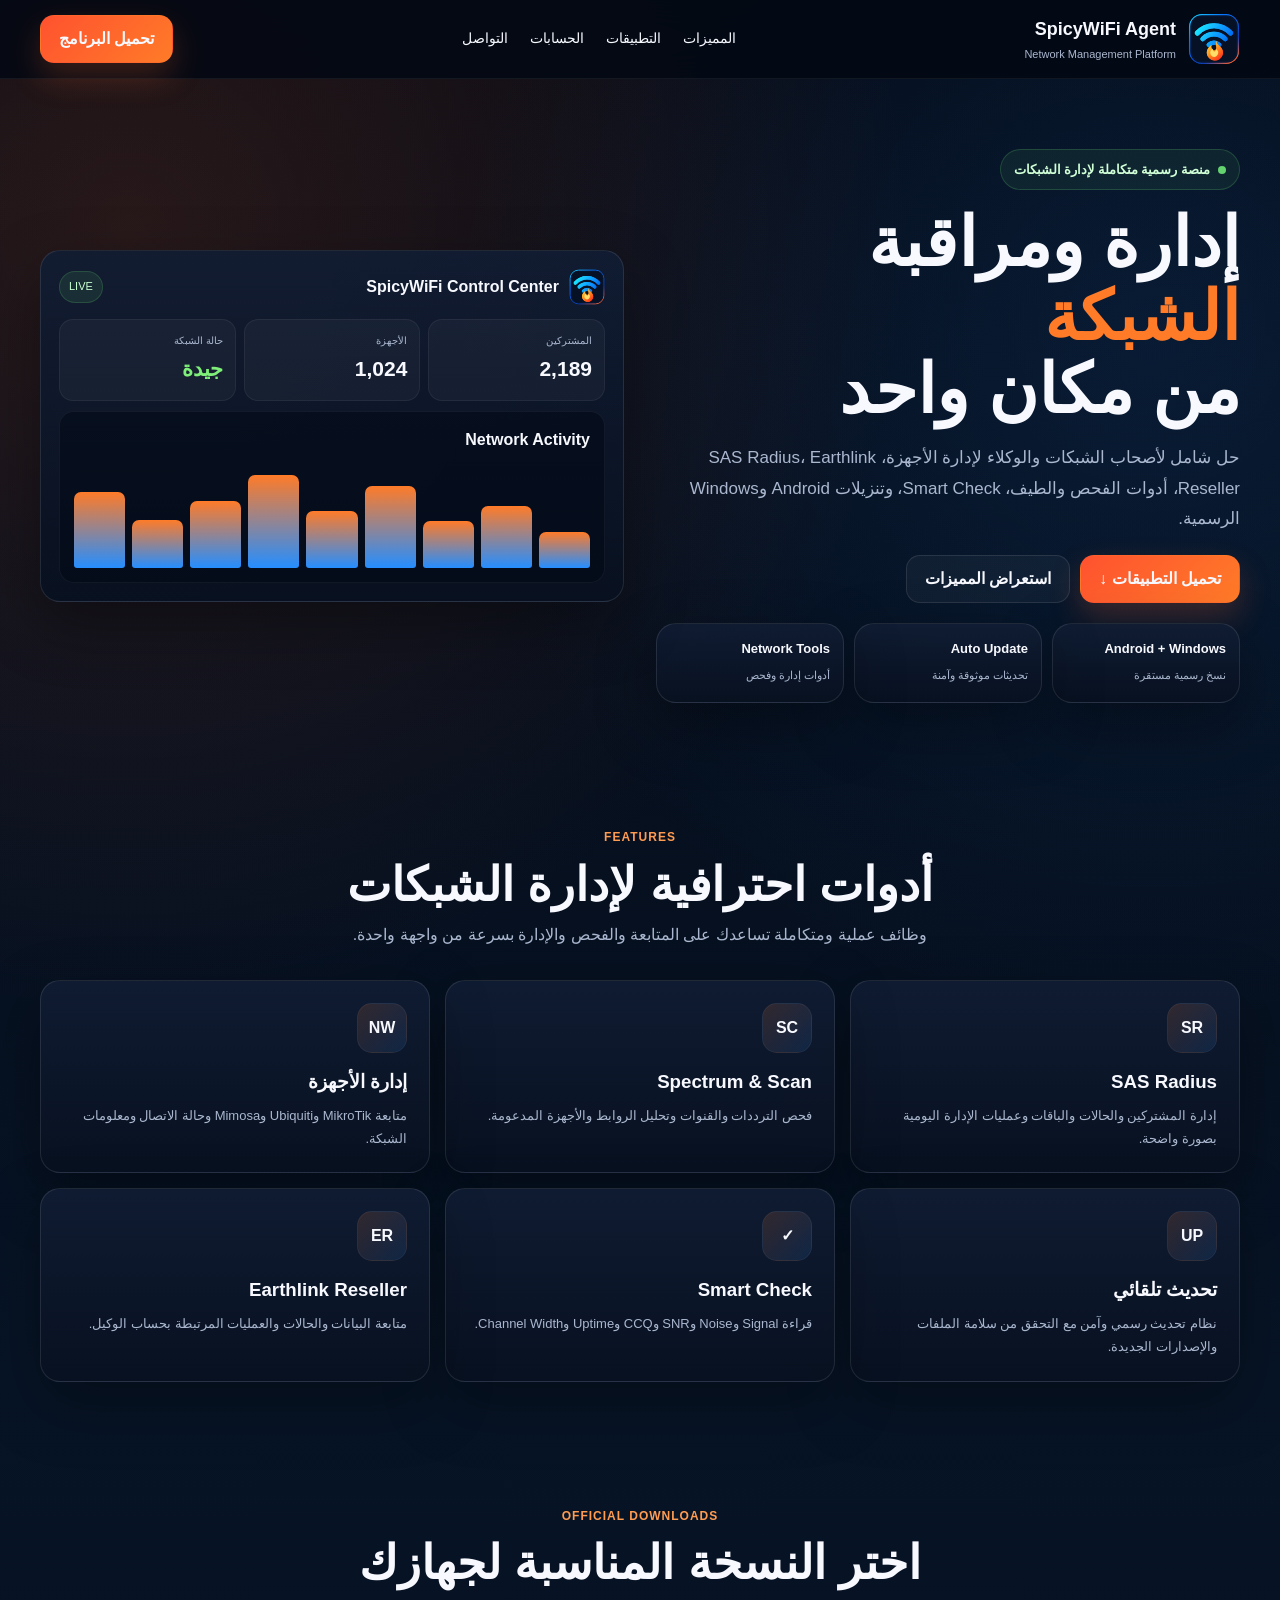
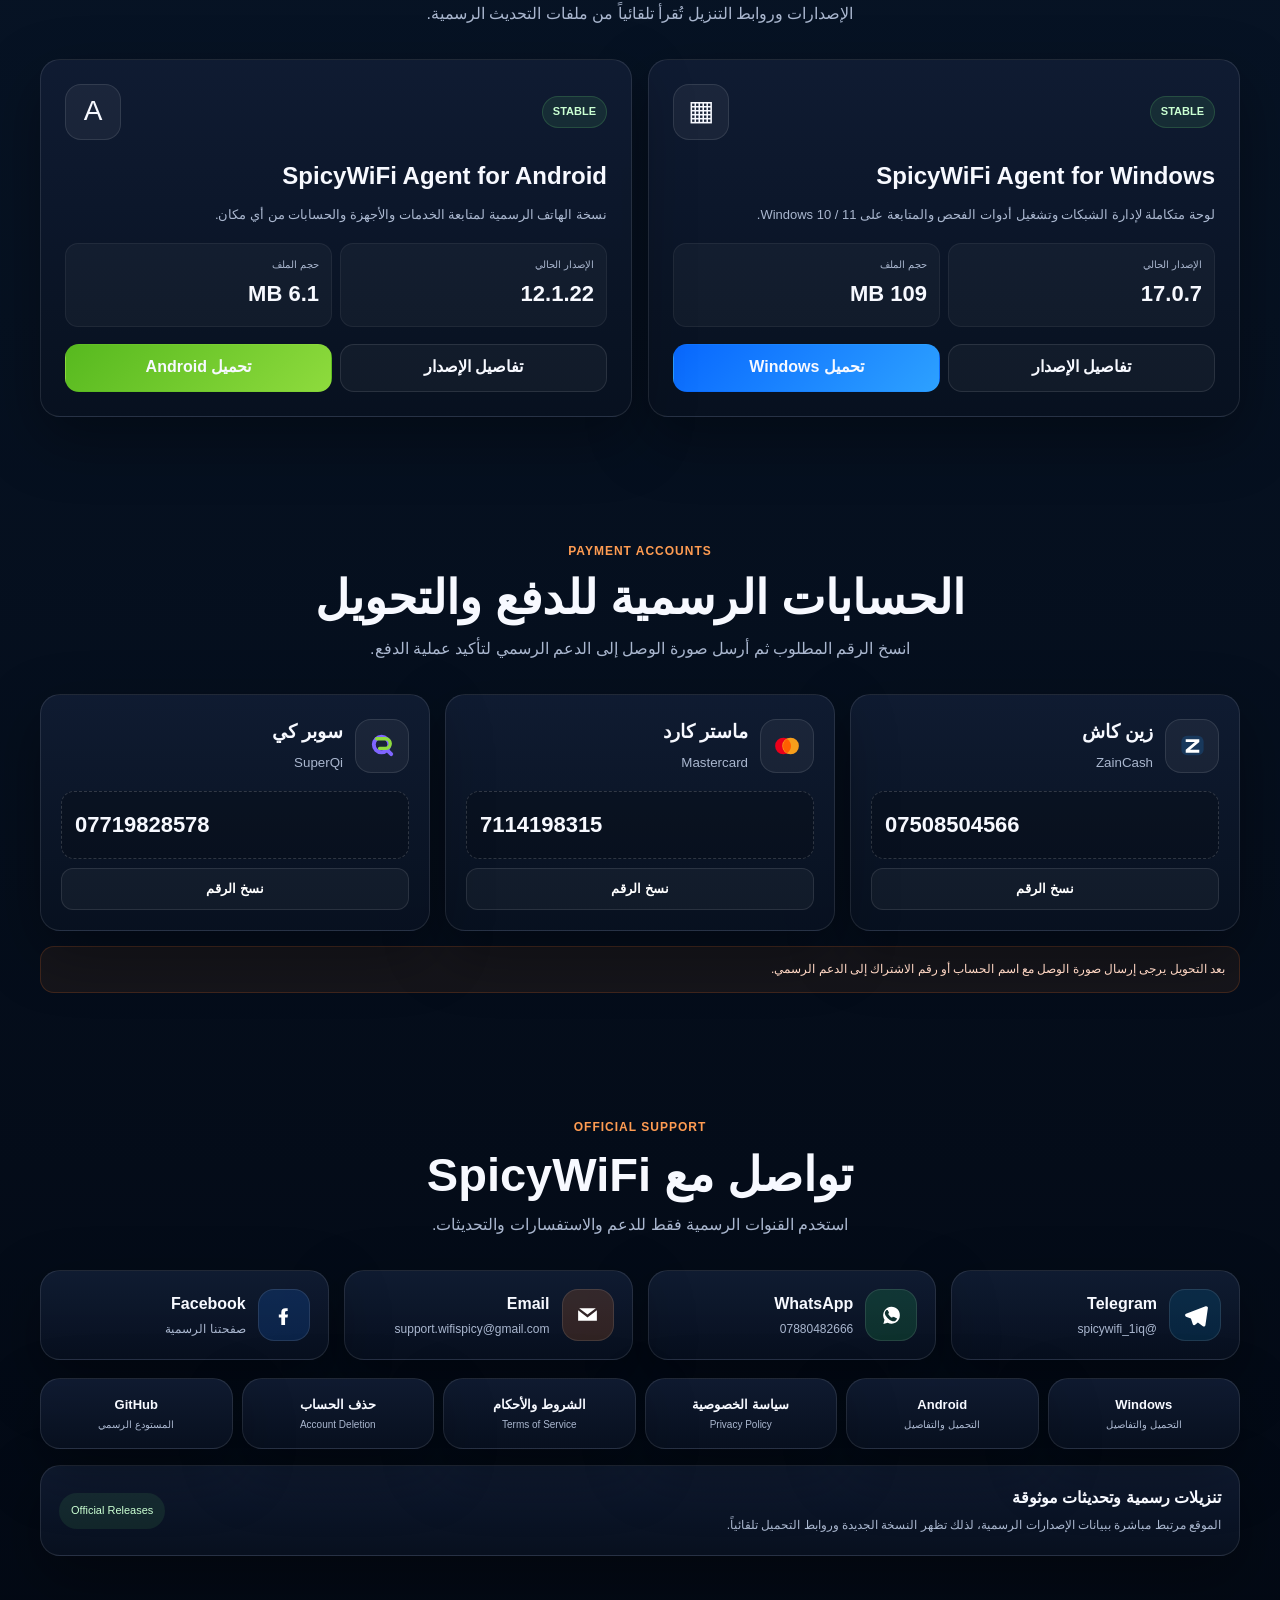
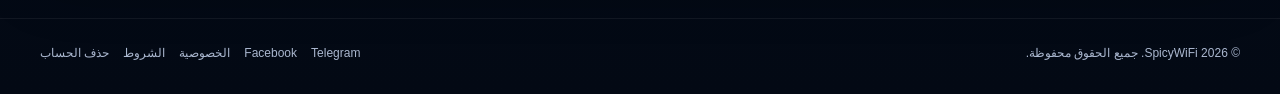
==== commit 89bf22b2: "Add payment brand icons and Facebook contact" ====
--- a/index.html
+++ b/index.html
@@ -1,43 +1,3 @@
-<!doctype html>
-<html lang="ar" dir="rtl">
-<head>
-<meta charset="utf-8">
-<meta name="viewport" content="width=device-width,initial-scale=1,viewport-fit=cover">
-<meta name="theme-color" content="#06101f">
-<meta name="description" content="الموقع الرسمي لـ SpicyWiFi Agent — إدارة الشبكات، التحميل الرسمي لنظامي Android وWindows، الحسابات والدعم الفني.">
-<title>SpicyWiFi Agent | Network Management Platform</title>
-<link rel="icon" href="logo-spicywifi.svg" type="image/svg+xml">
-<style>
-:root{--bg:#050b16;--bg2:#071426;--panel:#0b172b;--panel2:#101e36;--line:rgba(255,255,255,.10);--text:#f7f9ff;--muted:#aab7cf;--orange:#ff7b28;--orange2:#ff522f;--blue:#258eff;--green:#64d26f;--shadow:0 24px 70px rgba(0,0,0,.36);--r:24px;--max:1220px}
-*{box-sizing:border-box}html{scroll-behavior:smooth}body{margin:0;font-family:Tahoma,Arial,sans-serif;color:var(--text);background:radial-gradient(circle at 10% 8%,rgba(255,99,43,.14),transparent 22%),radial-gradient(circle at 88% 12%,rgba(37,142,255,.13),transparent 20%),linear-gradient(180deg,#040914,#071426 42%,#030914 100%);line-height:1.8;overflow-x:hidden}body:before{content:"";position:fixed;inset:0;pointer-events:none;opacity:.18;background-image:linear-gradient(rgba(255,255,255,.03) 1px,transparent 1px),linear-gradient(90deg,rgba(255,255,255,.03) 1px,transparent 1px);background-size:44px 44px;mask-image:radial-gradient(circle at 50% 30%,#000,transparent 72%)}a{color:inherit;text-decoration:none}button{font:inherit}.container{width:min(calc(100% - 30px),var(--max));margin:auto}.nav{position:sticky;top:0;z-index:100;background:rgba(3,9,19,.84);backdrop-filter:blur(18px);border-bottom:1px solid rgba(255,255,255,.06)}.navin{min-height:80px;display:flex;align-items:center;justify-content:space-between;gap:18px}.brand{display:flex;align-items:center;gap:12px;min-width:0}.brand img{width:54px;height:54px;border-radius:17px;box-shadow:0 12px 30px rgba(0,0,0,.32)}.brand b{display:block;font-size:18px;line-height:1.2}.brand small{display:block;color:var(--muted);font-size:11px;margin-top:2px}.links{display:flex;align-items:center;gap:24px;color:#dbe2ee;font-size:14px}.links a{position:relative;padding:8px 0}.links a:after{content:"";position:absolute;right:0;bottom:1px;height:2px;width:0;border-radius:99px;background:linear-gradient(90deg,var(--orange),var(--blue));transition:.2s}.links a:hover:after{width:100%}.menu{display:none;width:44px;height:44px;border:1px solid var(--line);background:rgba(255,255,255,.04);color:#fff;border-radius:13px;font-size:22px;cursor:pointer}.btn{display:inline-flex;align-items:center;justify-content:center;gap:9px;min-height:49px;padding:0 20px;border-radius:15px;font-weight:900;border:1px solid transparent;transition:.22s}.btn:hover{transform:translateY(-2px)}.primary{background:linear-gradient(135deg,var(--orange2),var(--orange));box-shadow:0 15px 34px rgba(255,101,43,.26)}.secondary{border-color:var(--line);background:rgba(255,255,255,.035)}.blue{background:linear-gradient(135deg,#0868ff,#2da1ff)}.green{background:linear-gradient(135deg,#57b91f,#8edb3d)}section{padding:64px 0}.hero{padding:72px 0 54px}.hero-grid{display:grid;grid-template-columns:1fr 1fr;gap:34px;align-items:center}.pill{display:inline-flex;align-items:center;gap:9px;padding:8px 14px;border-radius:999px;border:1px solid rgba(100,210,111,.25);background:rgba(100,210,111,.08);color:#d0ffd6;font-size:13px;font-weight:800}.pill:before{content:"";width:8px;height:8px;border-radius:50%;background:var(--green);box-shadow:0 0 0 6px rgba(100,210,111,.10)}h1{font-size:clamp(42px,5.35vw,70px);line-height:1.08;margin:18px 0 15px;letter-spacing:-1px}.accent{color:var(--orange)}.lead{color:var(--muted);font-size:17px;margin:0 0 24px;max-width:680px}.actions{display:flex;flex-wrap:wrap;gap:11px}.trust{display:grid;grid-template-columns:repeat(3,1fr);gap:10px;margin-top:22px}.trust div{padding:14px;border-radius:16px;background:rgba(255,255,255,.035);border:1px solid var(--line)}.trust b{display:block;font-size:14px}.trust span{display:block;color:var(--muted);font-size:11px}.glass{background:linear-gradient(180deg,rgba(17,29,52,.90),rgba(8,17,32,.92));border:1px solid var(--line);border-radius:var(--r);box-shadow:var(--shadow)}.dash{padding:18px;position:relative;overflow:hidden}.dash:after{content:"";position:absolute;left:-110px;bottom:-135px;width:260px;height:260px;border-radius:50%;background:radial-gradient(circle,rgba(37,142,255,.22),transparent 70%)}.dashhead{display:flex;align-items:center;justify-content:space-between;margin-bottom:14px}.dashbrand{display:flex;align-items:center;gap:10px}.dashbrand img{width:36px;height:36px;border-radius:11px}.live{padding:6px 10px;border-radius:999px;background:rgba(100,210,111,.10);border:1px solid rgba(100,210,111,.22);color:#caffd2;font-size:11px;font-weight:800}.dashgrid{display:grid;grid-template-columns:138px 1fr;gap:12px}.side{display:grid;gap:7px}.side div{padding:10px 11px;border-radius:12px;background:rgba(255,255,255,.03);border:1px solid rgba(255,255,255,.05);font-size:12px}.side div:first-child{background:linear-gradient(135deg,rgba(255,123,40,.18),rgba(37,142,255,.12));border-color:rgba(255,123,40,.24)}.metrics{display:grid;grid-template-columns:repeat(3,1fr);gap:8px}.metric{padding:12px;border-radius:14px;background:rgba(255,255,255,.035);border:1px solid rgba(255,255,255,.06)}.metric small{display:block;color:var(--muted);font-size:10px}.metric b{display:block;font-size:21px;margin-top:4px}.chart{margin-top:9px;padding:13px;border-radius:15px;background:rgba(2,8,19,.52);border:1px solid rgba(255,255,255,.05)}.chart strong{font-size:13px}.bars{height:96px;display:flex;align-items:flex-end;gap:6px;margin-top:8px}.bars i{flex:1;border-radius:7px 7px 3px 3px;background:linear-gradient(180deg,var(--orange),var(--blue));animation:pulseBar 3.6s ease-in-out infinite alternate}.bars i:nth-child(2n){animation-delay:.35s}.bars i:nth-child(3n){animation-delay:.7s}@keyframes pulseBar{to{filter:brightness(1.18);transform:scaleY(.94)}}.trustbar{padding:16px 0 0}.trustline{display:grid;grid-template-columns:repeat(4,1fr);gap:10px}.trustline div{display:flex;align-items:center;justify-content:center;gap:8px;min-height:52px;padding:10px;border-radius:15px;border:1px solid var(--line);background:rgba(255,255,255,.025);font-size:12px;color:#dce4f1}.trustline i{font-style:normal;color:var(--green)}.head{text-align:center;max-width:800px;margin:0 auto 32px}.eyebrow{color:#ff9c52;font-size:12px;font-weight:900;letter-spacing:1px}.head h2{font-size:clamp(30px,4.1vw,48px);line-height:1.2;margin:8px 0}.head p{color:var(--muted);margin:0;font-size:15px}.grid3{display:grid;grid-template-columns:repeat(3,1fr);gap:16px}.card{padding:23px;transition:.22s}.card:hover{transform:translateY(-4px);border-color:rgba(255,123,40,.24)}.ico{width:52px;height:52px;border-radius:16px;display:grid;place-items:center;background:linear-gradient(135deg,rgba(255,123,40,.15),rgba(37,142,255,.13));border:1px solid rgba(255,255,255,.05);font-weight:900;color:#dff1ff}.ico svg{width:25px;height:25px;stroke:currentColor;fill:none;stroke-width:1.8}.card h3{margin:13px 0 6px;font-size:19px}.card p{margin:0;color:var(--muted);font-size:13px}.downloads{display:grid;grid-template-columns:repeat(2,1fr);gap:17px}.app{padding:25px;position:relative;overflow:hidden}.app:after{content:"";position:absolute;width:200px;height:200px;border-radius:50%;left:-75px;bottom:-110px;opacity:.36}.win:after{background:radial-gradient(circle,#238cff,transparent 70%)}.and:after{background:radial-gradient(circle,#75cf39,transparent 70%)}.apptop{display:flex;align-items:center;justify-content:space-between}.stable{padding:6px 10px;border-radius:999px;background:rgba(100,210,111,.10);border:1px solid rgba(100,210,111,.22);color:#caffd2;font-size:11px;font-weight:900}.platform-logo{width:58px;height:58px;border-radius:17px;display:grid;place-items:center;background:rgba(255,255,255,.055);border:1px solid var(--line);font-size:28px;font-weight:900}.app h3{font-size:25px;margin:16px 0 7px}.app p{color:var(--muted);margin:0;font-size:13px}.meta{display:grid;grid-template-columns:repeat(2,1fr);gap:9px;margin:18px 0}.meta div{padding:12px;border-radius:14px;background:rgba(255,255,255,.035);border:1px solid rgba(255,255,255,.06)}.meta span{display:block;color:var(--muted);font-size:10px}.meta b{display:block;font-size:23px;margin-top:2px}.appactions{display:grid;grid-template-columns:1fr 1fr;gap:9px;position:relative;z-index:2}.payments,.contacts{display:grid;grid-template-columns:repeat(3,1fr);gap:16px}.pay{padding:21px}.paytop{display:flex;align-items:center;gap:12px}.paylogo{width:50px;height:50px;border-radius:15px;display:grid;place-items:center;font-weight:900;background:rgba(255,255,255,.06);border:1px solid var(--line)}.pay h3{margin:0}.pay small{color:var(--muted)}.number{direction:ltr;text-align:left;padding:13px;border-radius:13px;background:rgba(0,0,0,.18);border:1px dashed rgba(255,255,255,.16);font-size:23px;font-weight:900;margin:15px 0 10px}.copy{width:100%;min-height:43px;border-radius:12px;border:1px solid var(--line);background:rgba(255,255,255,.045);color:#fff;font-weight:800;cursor:pointer}.copy:hover{background:rgba(255,255,255,.075)}.notice{margin-top:16px;padding:13px 15px;border-radius:14px;border:1px solid rgba(255,123,40,.18);background:rgba(255,123,40,.07);color:#ffd8c4;font-size:12px}.contact{padding:19px;display:flex;align-items:center;gap:13px;transition:.2s}.contact:hover{transform:translateY(-3px);border-color:rgba(37,142,255,.23)}.contactmark{width:52px;height:52px;border-radius:16px;display:grid;place-items:center;font-weight:900;background:linear-gradient(135deg,rgba(37,142,255,.15),rgba(255,123,40,.13));border:1px solid var(--line)}.contact b{display:block}.contact span{display:block;color:var(--muted);font-size:12px;overflow-wrap:anywhere}.legal{display:grid;grid-template-columns:repeat(6,1fr);gap:10px;margin-top:20px}.legal a{padding:16px;text-align:center}.legal b{display:block;font-size:13px}.legal span{display:block;color:var(--muted);font-size:10px}.security{margin-top:18px;padding:20px;display:flex;align-items:center;justify-content:space-between;gap:18px}.security strong{font-size:18px}.security p{margin:2px 0 0;color:var(--muted);font-size:12px}.security .seal{display:flex;align-items:center;gap:8px;color:#caffd2;white-space:nowrap}.security .seal:before{content:"✓";width:30px;height:30px;border-radius:10px;display:grid;place-items:center;background:rgba(100,210,111,.10);border:1px solid rgba(100,210,111,.22)}footer{padding:26px 0;border-top:1px solid rgba(255,255,255,.06);color:var(--muted);font-size:12px}.foot{display:flex;align-items:center;justify-content:space-between;gap:16px}.footlinks{display:flex;flex-wrap:wrap;gap:14px}.reveal{opacity:0;transform:translateY(18px);transition:opacity .55s ease,transform .55s ease}.reveal.show{opacity:1;transform:none}
-@media(max-width:980px){.links{display:none}.menu{display:grid;place-items:center}.nav .primary{display:none}.links.open{display:flex;position:absolute;top:80px;right:15px;left:15px;flex-direction:column;gap:6px;padding:14px;border-radius:18px;background:#081426;border:1px solid var(--line);box-shadow:var(--shadow)}.links.open a{width:100%;padding:10px 12px;border-radius:11px;background:rgba(255,255,255,.025)}.hero-grid{grid-template-columns:1fr}.grid3,.payments,.contacts{grid-template-columns:repeat(2,1fr)}.legal{grid-template-columns:repeat(3,1fr)}.downloads{grid-template-columns:1fr}}
-@media(max-width:650px){.container{width:min(calc(100% - 20px),var(--max))}.navin{min-height:72px}.brand img{width:46px;height:46px}.brand small{display:none}.hero{padding-top:48px}.hero h1{font-size:40px}.lead{font-size:15px}.actions a{width:100%}.trust,.trustline,.grid3,.payments,.contacts,.legal,.metrics,.meta,.appactions{grid-template-columns:1fr}.dashgrid{grid-template-columns:1fr}.side{grid-template-columns:repeat(2,1fr)}.security{align-items:flex-start;flex-direction:column}.foot{flex-direction:column;text-align:center}.footlinks{justify-content:center}}
-@media(prefers-reduced-motion:reduce){*{scroll-behavior:auto!important}.reveal{opacity:1;transform:none}.bars i{animation:none}}
-</style>
-</head>
-<body>
-<nav class="nav"><div class="container navin"><a class="brand" href="#top"><img src="logo-spicywifi.svg" alt="SpicyWiFi"><span><b>SpicyWiFi Agent</b><small>Network Management Platform</small></span></a><div class="links" id="navLinks"><a href="#features">المميزات</a><a href="#downloads">التطبيقات</a><a href="#accounts">الحسابات</a><a href="#contact">التواصل</a></div><button class="menu" id="menu" aria-label="القائمة" aria-expanded="false">☰</button><a class="btn primary" href="#downloads">تحميل البرنامج</a></div></nav>
-<main id="top">
-<section class="hero"><div class="container hero-grid"><div class="reveal"><span class="pill">منصة رسمية متكاملة لإدارة الشبكات</span><h1>إدارة ومراقبة <span class="accent">الشبكة</span><br>من مكان واحد</h1><p class="lead">حل شامل لأصحاب الشبكات والوكلاء لإدارة الأجهزة، SAS Radius، Earthlink Reseller، أدوات الفحص والطيف، Smart Check، وتنزيلات Android وWindows الرسمية.</p><div class="actions"><a class="btn primary" href="#downloads">تحميل التطبيقات ↓</a><a class="btn secondary" href="#features">استعراض المميزات</a></div><div class="trust"><div><b>Android + Windows</b><span>نسخ رسمية مستقرة</span></div><div><b>Auto Update</b><span>تحديثات موثوقة وآمنة</span></div><div><b>Network Tools</b><span>إدارة وفحص متقدم</span></div></div></div><div class="dash glass reveal"><div class="dashhead"><div class="dashbrand"><img src="logo-spicywifi.svg" alt=""><b>SpicyWiFi Control Center</b></div><span class="live">LIVE</span></div><div class="dashgrid"><div class="side"><div>لوحة التحكم</div><div>SAS Radius</div><div>Spectrum</div><div>الأجهزة</div><div>Smart Check</div><div>التحديثات</div></div><div><div class="metrics"><div class="metric"><small>المشتركين</small><b>2,189</b></div><div class="metric"><small>الأجهزة</small><b>1,024</b></div><div class="metric"><small>حالة الشبكة</small><b style="color:#7eef78">جيدة</b></div></div><div class="chart"><strong>Network Activity</strong><div class="bars"><i style="height:34%"></i><i style="height:59%"></i><i style="height:45%"></i><i style="height:78%"></i><i style="height:54%"></i><i style="height:88%"></i><i style="height:64%"></i><i style="height:46%"></i><i style="height:72%"></i></div></div></div></div></div></div><div class="container trustbar reveal"><div class="trustline"><div><i>✓</i>تنزيلات رسمية</div><div><i>✓</i>تحقق SHA-256</div><div><i>✓</i>تحديث تلقائي</div><div><i>✓</i>دعم مباشر</div></div></div></section>
-<section id="features"><div class="container"><div class="head reveal"><div class="eyebrow">FEATURES</div><h2>أدوات احترافية لإدارة الشبكات</h2><p>وظائف عملية ومتكاملة تساعدك على المتابعة والفحص والإدارة بسرعة من واجهة واحدة.</p></div><div class="grid3">
-<article class="card glass reveal"><div class="ico"><svg viewBox="0 0 24 24"><path d="M16 21v-2a4 4 0 0 0-4-4H6a4 4 0 0 0-4 4v2M9 11a4 4 0 1 0 0-8 4 4 0 0 0 0 8M22 21v-2a4 4 0 0 0-3-3.87M16 3.13a4 4 0 0 1 0 7.75"/></svg></div><h3>SAS Radius</h3><p>إدارة المشتركين والحالات والباقات وعمليات الإدارة اليومية بصورة واضحة.</p></article>
-<article class="card glass reveal"><div class="ico"><svg viewBox="0 0 24 24"><path d="M4 20V10M9 20V4M14 20v-7M19 20V7"/></svg></div><h3>Spectrum & Scan</h3><p>فحص الترددات والقنوات وتحليل الروابط والأجهزة المدعومة بأدوات متقدمة.</p></article>
-<article class="card glass reveal"><div class="ico"><svg viewBox="0 0 24 24"><path d="M5 12h14M7 12V8h10v4M6 16h.01M10 16h.01M14 16h.01M18 16h.01M5 12v7h14v-7"/></svg></div><h3>إدارة الأجهزة</h3><p>متابعة MikroTik وUbiquiti وMimosa وحالة الاتصال ومعلومات الشبكة.</p></article>
-<article class="card glass reveal"><div class="ico"><svg viewBox="0 0 24 24"><path d="M20 6v6h-6M4 18v-6h6M5.6 9A7 7 0 0 1 17 5.6L20 8M4 16l3 2.4A7 7 0 0 0 18.4 15"/></svg></div><h3>تحديث تلقائي</h3><p>نظام تحديث رسمي وآمن مع التحقق من سلامة الملفات والإصدارات الجديدة.</p></article>
-<article class="card glass reveal"><div class="ico"><svg viewBox="0 0 24 24"><path d="M3 12h4l2-5 4 10 2-5h6"/></svg></div><h3>Smart Check</h3><p>قراءة Signal وNoise وSNR وCCQ وUptime وChannel Width وعرضها بوضوح.</p></article>
-<article class="card glass reveal"><div class="ico"><svg viewBox="0 0 24 24"><circle cx="12" cy="12" r="9"/><path d="M3 12h18M12 3c2.8 3 2.8 15 0 18M12 3c-2.8 3-2.8 15 0 18"/></svg></div><h3>Earthlink Reseller</h3><p>متابعة البيانات والحالات والعمليات المرتبطة بحساب الوكيل داخل البرنامج.</p></article>
-</div></div></section>
-<section id="downloads"><div class="container"><div class="head reveal"><div class="eyebrow">OFFICIAL DOWNLOADS</div><h2>اختر النسخة المناسبة لجهازك</h2><p>الإصدارات وروابط التنزيل تقرأ تلقائياً من ملفات التحديث الرسمية في المستودع.</p></div><div class="downloads"><article class="app glass win reveal"><div class="apptop"><span class="stable">STABLE</span><div class="platform-logo">▦</div></div><h3>SpicyWiFi Agent for Windows</h3><p>لوحة متكاملة لإدارة الشبكات وتشغيل أدوات الفحص والمتابعة على Windows 10 / 11.</p><div class="meta"><div><span>الإصدار الحالي</span><b id="wv">17.0.7</b></div><div><span>حجم الملف</span><b id="ws">109 MB</b></div></div><div class="appactions"><a class="btn secondary" href="windows.html">تفاصيل الإصدار</a><a class="btn blue" id="wd" href="windows.html">تحميل Windows</a></div></article><article class="app glass and reveal"><div class="apptop"><span class="stable">STABLE</span><div class="platform-logo">A</div></div><h3>SpicyWiFi Agent for Android</h3><p>نسخة الهاتف الرسمية لمتابعة الخدمات والأجهزة والحسابات من أي مكان.</p><div class="meta"><div><span>الإصدار الحالي</span><b id="av">12.1.22</b></div><div><span>حجم الملف</span><b id="as">6.1 MB</b></div></div><div class="appactions"><a class="btn secondary" href="android.html">تفاصيل الإصدار</a><a class="btn green" id="ad" href="android.html">تحميل Android</a></div></article></div></div></section>
-<section id="accounts"><div class="container"><div class="head reveal"><div class="eyebrow">PAYMENT ACCOUNTS</div><h2>الحسابات الرسمية للدفع والتحويل</h2><p>انسخ الرقم المطلوب ثم أرسل صورة الوصل إلى الدعم الرسمي لتأكيد عملية الدفع.</p></div><div class="payments"><article class="pay glass reveal"><div class="paytop"><div class="paylogo">ZC</div><div><h3>زين كاش</h3><small>ZainCash</small></div></div><div class="number" id="zain">07508504566</div><button class="copy" data-copy="zain">نسخ الرقم</button></article><article class="pay glass reveal"><div class="paytop"><div class="paylogo">MC</div><div><h3>ماستر كارد</h3><small>Mastercard</small></div></div><div class="number" id="mc">7114198315</div><button class="copy" data-copy="mc">نسخ الرقم</button></article><article class="pay glass reveal"><div class="paytop"><div class="paylogo">SQ</div><div><h3>سوبر كي</h3><small>SuperQi</small></div></div><div class="number" id="sq">07719828578</div><button class="copy" data-copy="sq">نسخ الرقم</button></article></div><div class="notice reveal">بعد التحويل يرجى إرسال صورة الوصل مع اسم الحساب أو رقم الاشتراك إلى الدعم الرسمي.</div></div></section>
-<section id="contact"><div class="container"><div class="head reveal"><div class="eyebrow">OFFICIAL SUPPORT</div><h2>تواصل مع SpicyWiFi</h2><p>استخدم القنوات الرسمية فقط للدعم والاستفسارات والتحديثات.</p></div><div class="contacts"><a class="contact glass reveal" href="https://t.me/spicywifi_1iq" target="_blank" rel="noopener"><div class="contactmark">TG</div><div><b>Telegram</b><span>@spicywifi_1iq</span></div></a><a class="contact glass reveal" href="https://wa.me/9647880482666" target="_blank" rel="noopener"><div class="contactmark">WA</div><div><b>WhatsApp</b><span>07880482666</span></div></a><a class="contact glass reveal" href="mailto:support.wifispicy@gmail.com"><div class="contactmark">@</div><div><b>Email</b><span>support.wifispicy@gmail.com</span></div></a></div><div class="legal"><a class="glass reveal" href="windows.html"><b>Windows</b><span>التحميل والتفاصيل</span></a><a class="glass reveal" href="android.html"><b>Android</b><span>التحميل والتفاصيل</span></a><a class="glass reveal" href="privacy-policy.html"><b>سياسة الخصوصية</b><span>Privacy Policy</span></a><a class="glass reveal" href="terms.html"><b>الشروط والأحكام</b><span>Terms of Service</span></a><a class="glass reveal" href="delete-account.html"><b>حذف الحساب</b><span>Account Deletion</span></a><a class="glass reveal" href="https://github.com/engfaris98/spicywifi" target="_blank" rel="noopener"><b>GitHub</b><span>المستودع الرسمي</span></a></div><div class="security glass reveal"><div><strong>تنزيلات رسمية وتحديثات موثوقة</strong><p>الموقع مرتبط مباشرة ببيانات الإصدارات الرسمية، لذلك تظهر النسخة الجديدة وروابط التحميل تلقائياً.</p></div><div class="seal">Official Releases</div></div></div></section>
-</main><footer><div class="container foot"><div>© <span id="year"></span> SpicyWiFi. جميع الحقوق محفوظة.</div><div class="footlinks"><a href="https://t.me/spicywifi_1iq" target="_blank">Telegram</a><a href="privacy-policy.html">الخصوصية</a><a href="terms.html">الشروط</a><a href="delete-account.html">حذف الحساب</a></div></div></footer>
-<script>
-document.getElementById('year').textContent=new Date().getFullYear();
-const menu=document.getElementById('menu'),links=document.getElementById('navLinks');menu.addEventListener('click',()=>{const o=links.classList.toggle('open');menu.setAttribute('aria-expanded',o);menu.textContent=o?'×':'☰'});links.querySelectorAll('a').forEach(a=>a.addEventListener('click',()=>{links.classList.remove('open');menu.textContent='☰';menu.setAttribute('aria-expanded','false')}));
-const mb=b=>{if(!b)return'—';const m=b/1048576;return(m>=100?m.toFixed(0):m.toFixed(1))+' MB'};
-async function manifest(file,ids){try{const r=await fetch(file+'?v='+Date.now(),{cache:'no-store'});if(!r.ok)throw 0;const d=await r.json();if(d.version)document.getElementById(ids.v).textContent=d.version;if(d.sizeBytes)document.getElementById(ids.s).textContent=mb(d.sizeBytes);if(d.downloadUrl)document.getElementById(ids.d).href=d.downloadUrl}catch(e){console.warn('manifest unavailable',file)}}
-manifest('windows-version.json',{v:'wv',s:'ws',d:'wd'});manifest('android-version.json',{v:'av',s:'as',d:'ad'});
-document.querySelectorAll('.copy').forEach(b=>b.addEventListener('click',async()=>{const v=document.getElementById(b.dataset.copy).textContent.trim(),t=b.textContent;try{await navigator.clipboard.writeText(v);b.textContent='تم النسخ ✓';setTimeout(()=>b.textContent=t,1400)}catch{alert('انسخ الرقم يدوياً: '+v)}}));
-const io=new IntersectionObserver(es=>es.forEach(e=>{if(e.isIntersecting){e.target.classList.add('show');io.unobserve(e.target)}}),{threshold:.08});document.querySelectorAll('.reveal').forEach(e=>io.observe(e));
-</script>
-</body></html>+<!doctype html><html lang="ar" dir="rtl"><head><meta charset="utf-8"><meta name="viewport" content="width=device-width,initial-scale=1,viewport-fit=cover"><meta name="theme-color" content="#06101f"><meta name="description" content="الموقع الرسمي لـ SpicyWiFi Agent — إدارة الشبكات، التنزيلات الرسمية، الحسابات والدعم الفني."><title>SpicyWiFi Agent | Network Management Platform</title><link rel="icon" href="logo-spicywifi.svg" type="image/svg+xml"><style>
+:root{--bg:#050b16;--panel:#0c182c;--line:rgba(255,255,255,.1);--text:#f7f9ff;--muted:#aab7cf;--orange:#ff7b28;--blue:#258eff;--green:#64d26f;--shadow:0 22px 60px rgba(0,0,0,.34)}*{box-sizing:border-box}html{scroll-behavior:smooth}body{margin:0;font-family:Tahoma,Arial,sans-serif;color:var(--text);background:radial-gradient(circle at 10% 7%,rgba(255,110,45,.14),transparent 24%),radial-gradient(circle at 90% 10%,rgba(37,142,255,.12),transparent 22%),linear-gradient(180deg,#040914,#071426 42%,#030914);line-height:1.8}a{text-decoration:none;color:inherit}.container{width:min(1200px,calc(100% - 28px));margin:auto}.nav{position:sticky;top:0;z-index:30;background:rgba(3,9,19,.86);backdrop-filter:blur(16px);border-bottom:1px solid rgba(255,255,255,.06)}.navin{min-height:78px;display:flex;align-items:center;justify-content:space-between;gap:15px}.brand{display:flex;align-items:center;gap:12px}.brand img{width:52px;height:52px;border-radius:16px}.brand b{display:block;font-size:18px}.brand small{display:block;color:var(--muted);font-size:11px}.links{display:flex;gap:22px;font-size:14px}.menu{display:none;width:42px;height:42px;border:1px solid var(--line);border-radius:12px;background:rgba(255,255,255,.04);color:#fff}.btn{display:inline-flex;align-items:center;justify-content:center;min-height:48px;padding:0 18px;border-radius:14px;font-weight:900;border:1px solid transparent}.primary{background:linear-gradient(135deg,#ff522f,var(--orange));box-shadow:0 14px 32px rgba(255,105,45,.22)}.secondary{background:rgba(255,255,255,.04);border-color:var(--line)}.blue{background:linear-gradient(135deg,#0868ff,#2da1ff)}.green{background:linear-gradient(135deg,#57b91f,#8edb3d)}section{padding:62px 0}.hero{padding-top:70px}.hero-grid{display:grid;grid-template-columns:1fr 1fr;gap:32px;align-items:center}.pill{display:inline-flex;align-items:center;gap:8px;padding:8px 13px;border-radius:999px;border:1px solid rgba(100,210,111,.22);background:rgba(100,210,111,.08);color:#d0ffd6;font-size:13px;font-weight:800}.pill:before{content:"";width:8px;height:8px;border-radius:50%;background:var(--green)}h1{font-size:clamp(42px,5.3vw,70px);line-height:1.08;margin:16px 0 14px}.accent{color:var(--orange)}.lead{color:var(--muted);font-size:17px}.actions{display:flex;flex-wrap:wrap;gap:10px;margin-top:20px}.trust{display:grid;grid-template-columns:repeat(3,1fr);gap:10px;margin-top:20px}.trust div,.glass{background:linear-gradient(180deg,rgba(17,29,52,.9),rgba(8,17,32,.92));border:1px solid var(--line);border-radius:20px;box-shadow:var(--shadow)}.trust div{padding:13px}.trust b{display:block;font-size:13px}.trust span{color:var(--muted);font-size:11px}.dash{padding:18px}.dashhead{display:flex;align-items:center;justify-content:space-between;margin-bottom:14px}.dashbrand{display:flex;align-items:center;gap:10px}.dashbrand img{width:36px;height:36px;border-radius:11px}.live{font-size:11px;color:#caffd2;background:rgba(100,210,111,.1);border:1px solid rgba(100,210,111,.2);border-radius:999px;padding:5px 9px}.metrics{display:grid;grid-template-columns:repeat(3,1fr);gap:8px}.metric{padding:12px;border-radius:14px;background:rgba(255,255,255,.035);border:1px solid rgba(255,255,255,.06)}.metric small{display:block;color:var(--muted);font-size:10px}.metric b{display:block;font-size:21px}.chart{margin-top:10px;padding:14px;border-radius:15px;background:rgba(2,8,19,.48);border:1px solid rgba(255,255,255,.05)}.bars{height:105px;display:flex;align-items:flex-end;gap:7px;margin-top:8px}.bars i{flex:1;border-radius:7px 7px 3px 3px;background:linear-gradient(180deg,var(--orange),var(--blue))}.head{text-align:center;max-width:800px;margin:0 auto 30px}.eyebrow{font-size:12px;font-weight:900;color:#ff9c52;letter-spacing:1px}.head h2{font-size:clamp(30px,4vw,47px);line-height:1.2;margin:8px 0}.head p{color:var(--muted);margin:0}.grid3{display:grid;grid-template-columns:repeat(3,1fr);gap:15px}.card{padding:22px}.ico{width:50px;height:50px;border-radius:15px;display:grid;place-items:center;background:linear-gradient(135deg,rgba(255,123,40,.15),rgba(37,142,255,.12));border:1px solid rgba(255,255,255,.05);font-weight:900}.card h3{margin:12px 0 5px}.card p{margin:0;color:var(--muted);font-size:13px}.downloads{display:grid;grid-template-columns:repeat(2,1fr);gap:16px}.app{padding:24px}.apptop{display:flex;justify-content:space-between;align-items:center}.stable{font-size:11px;font-weight:900;color:#caffd2;background:rgba(100,210,111,.1);border:1px solid rgba(100,210,111,.2);border-radius:999px;padding:5px 10px}.platform{width:56px;height:56px;border-radius:16px;display:grid;place-items:center;background:rgba(255,255,255,.05);border:1px solid var(--line);font-size:28px}.app h3{font-size:24px;margin:14px 0 6px}.app p{margin:0;color:var(--muted);font-size:13px}.meta{display:grid;grid-template-columns:1fr 1fr;gap:8px;margin:17px 0}.meta div{padding:12px;border-radius:13px;background:rgba(255,255,255,.035);border:1px solid rgba(255,255,255,.06)}.meta span{display:block;color:var(--muted);font-size:10px}.meta b{font-size:22px}.appactions{display:grid;grid-template-columns:1fr 1fr;gap:8px}.payments{display:grid;grid-template-columns:repeat(3,1fr);gap:15px}.pay{padding:20px}.paytop{display:flex;align-items:center;gap:12px}.paylogo{width:54px;height:54px;border-radius:16px;display:grid;place-items:center;border:1px solid var(--line);background:rgba(255,255,255,.05);overflow:hidden}.paylogo svg{width:31px;height:31px}.paylogo.master svg{width:38px;height:26px}.pay h3{margin:0}.pay small{color:var(--muted)}.number{direction:ltr;text-align:left;padding:13px;border-radius:13px;background:rgba(0,0,0,.18);border:1px dashed rgba(255,255,255,.16);font-size:22px;font-weight:900;margin:14px 0 9px}.copy{width:100%;min-height:42px;border-radius:12px;border:1px solid var(--line);background:rgba(255,255,255,.04);color:#fff;font-weight:800}.notice{margin-top:15px;padding:12px 14px;border-radius:14px;border:1px solid rgba(255,123,40,.18);background:rgba(255,123,40,.07);color:#ffd7c4;font-size:12px}.contacts{display:grid;grid-template-columns:repeat(4,1fr);gap:15px}.contact{padding:18px;display:flex;align-items:center;gap:12px}.contactmark{width:52px;height:52px;border-radius:16px;display:grid;place-items:center;border:1px solid var(--line);overflow:hidden;color:#fff}.contactmark svg{width:25px;height:25px;fill:currentColor}.telegram{background:rgba(0,136,204,.16)}.whatsapp{background:rgba(37,211,102,.16)}.email{background:rgba(255,123,40,.16)}.facebook{background:rgba(24,119,242,.18)}.contact b{display:block}.contact span{display:block;color:var(--muted);font-size:12px;overflow-wrap:anywhere}.legal{display:grid;grid-template-columns:repeat(6,1fr);gap:9px;margin-top:18px}.legal a{padding:14px;text-align:center}.legal b{display:block;font-size:13px}.legal span{display:block;color:var(--muted);font-size:10px}.security{margin-top:16px;padding:18px;display:flex;align-items:center;justify-content:space-between;gap:16px}.security p{margin:2px 0 0;color:var(--muted);font-size:12px}.seal{padding:8px 12px;border-radius:999px;background:rgba(100,210,111,.1);color:#caffd2;font-size:11px}footer{padding:24px 0 30px;border-top:1px solid rgba(255,255,255,.06);color:var(--muted);font-size:12px}.foot{display:flex;justify-content:space-between;gap:16px}.footlinks{display:flex;gap:14px;flex-wrap:wrap}@media(max-width:980px){.hero-grid,.downloads,.payments,.contacts{grid-template-columns:1fr 1fr}.grid3,.legal{grid-template-columns:1fr 1fr}.links{display:none}.menu{display:inline-grid;place-items:center}}@media(max-width:680px){section{padding:48px 0}.hero{padding-top:48px}.hero-grid,.downloads,.payments,.contacts,.grid3,.legal,.trust,.metrics,.meta,.appactions{grid-template-columns:1fr}.hero-grid>div:nth-child(2){order:-1}.brand small{display:none}.brand b{font-size:15px}.brand img{width:44px;height:44px}.navcta{display:none}.links{position:absolute;top:68px;left:14px;right:14px;display:none;flex-direction:column;gap:4px;padding:12px;background:#081326;border:1px solid var(--line);border-radius:15px}.links.open{display:flex}.links a{padding:9px 12px}.actions .btn{width:100%}.security,.foot{flex-direction:column;text-align:center;align-items:center}h1{font-size:42px}.lead{font-size:15px}.number{font-size:20px}}
+</style></head><body><header class="nav"><div class="container navin"><a class="brand" href="#top"><img src="logo-spicywifi.svg" alt="SpicyWiFi"><span><b>SpicyWiFi Agent</b><small>Network Management Platform</small></span></a><nav class="links" id="navLinks"><a href="#features">المميزات</a><a href="#downloads">التطبيقات</a><a href="#accounts">الحسابات</a><a href="#contact">التواصل</a></nav><button class="menu" id="menu" aria-label="القائمة">☰</button><a class="btn primary navcta" href="#downloads">تحميل البرنامج</a></div></header><main id="top"><section class="hero"><div class="container hero-grid"><div><span class="pill">منصة رسمية متكاملة لإدارة الشبكات</span><h1>إدارة ومراقبة <span class="accent">الشبكة</span><br>من مكان واحد</h1><p class="lead">حل شامل لأصحاب الشبكات والوكلاء لإدارة الأجهزة، SAS Radius، Earthlink Reseller، أدوات الفحص والطيف، Smart Check، وتنزيلات Android وWindows الرسمية.</p><div class="actions"><a class="btn primary" href="#downloads">تحميل التطبيقات ↓</a><a class="btn secondary" href="#features">استعراض المميزات</a></div><div class="trust"><div><b>Android + Windows</b><span>نسخ رسمية مستقرة</span></div><div><b>Auto Update</b><span>تحديثات موثوقة وآمنة</span></div><div><b>Network Tools</b><span>أدوات إدارة وفحص</span></div></div></div><div class="dash glass"><div class="dashhead"><div class="dashbrand"><img src="logo-spicywifi.svg" alt=""><b>SpicyWiFi Control Center</b></div><span class="live">LIVE</span></div><div class="metrics"><div class="metric"><small>المشتركين</small><b>2,189</b></div><div class="metric"><small>الأجهزة</small><b>1,024</b></div><div class="metric"><small>حالة الشبكة</small><b style="color:#7eef78">جيدة</b></div></div><div class="chart"><b>Network Activity</b><div class="bars"><i style="height:34%"></i><i style="height:59%"></i><i style="height:45%"></i><i style="height:78%"></i><i style="height:54%"></i><i style="height:88%"></i><i style="height:64%"></i><i style="height:46%"></i><i style="height:72%"></i></div></div></div></div></section><section id="features"><div class="container"><div class="head"><div class="eyebrow">FEATURES</div><h2>أدوات احترافية لإدارة الشبكات</h2><p>وظائف عملية ومتكاملة تساعدك على المتابعة والفحص والإدارة بسرعة من واجهة واحدة.</p></div><div class="grid3"><article class="card glass"><div class="ico">SR</div><h3>SAS Radius</h3><p>إدارة المشتركين والحالات والباقات وعمليات الإدارة اليومية بصورة واضحة.</p></article><article class="card glass"><div class="ico">SC</div><h3>Spectrum & Scan</h3><p>فحص الترددات والقنوات وتحليل الروابط والأجهزة المدعومة.</p></article><article class="card glass"><div class="ico">NW</div><h3>إدارة الأجهزة</h3><p>متابعة MikroTik وUbiquiti وMimosa وحالة الاتصال ومعلومات الشبكة.</p></article><article class="card glass"><div class="ico">UP</div><h3>تحديث تلقائي</h3><p>نظام تحديث رسمي وآمن مع التحقق من سلامة الملفات والإصدارات الجديدة.</p></article><article class="card glass"><div class="ico">✓</div><h3>Smart Check</h3><p>قراءة Signal وNoise وSNR وCCQ وUptime وChannel Width.</p></article><article class="card glass"><div class="ico">ER</div><h3>Earthlink Reseller</h3><p>متابعة البيانات والحالات والعمليات المرتبطة بحساب الوكيل.</p></article></div></div></section><section id="downloads"><div class="container"><div class="head"><div class="eyebrow">OFFICIAL DOWNLOADS</div><h2>اختر النسخة المناسبة لجهازك</h2><p>الإصدارات وروابط التنزيل تُقرأ تلقائياً من ملفات التحديث الرسمية.</p></div><div class="downloads"><article class="app glass"><div class="apptop"><span class="stable">STABLE</span><div class="platform">▦</div></div><h3>SpicyWiFi Agent for Windows</h3><p>لوحة متكاملة لإدارة الشبكات وتشغيل أدوات الفحص والمتابعة على Windows 10 / 11.</p><div class="meta"><div><span>الإصدار الحالي</span><b id="wv">17.0.7</b></div><div><span>حجم الملف</span><b id="ws">109 MB</b></div></div><div class="appactions"><a class="btn secondary" href="windows.html">تفاصيل الإصدار</a><a class="btn blue" id="wd" href="windows.html">تحميل Windows</a></div></article><article class="app glass"><div class="apptop"><span class="stable">STABLE</span><div class="platform">A</div></div><h3>SpicyWiFi Agent for Android</h3><p>نسخة الهاتف الرسمية لمتابعة الخدمات والأجهزة والحسابات من أي مكان.</p><div class="meta"><div><span>الإصدار الحالي</span><b id="av">12.1.22</b></div><div><span>حجم الملف</span><b id="as">6.1 MB</b></div></div><div class="appactions"><a class="btn secondary" href="android.html">تفاصيل الإصدار</a><a class="btn green" id="ad" href="android.html">تحميل Android</a></div></article></div></div></section><section id="accounts"><div class="container"><div class="head"><div class="eyebrow">PAYMENT ACCOUNTS</div><h2>الحسابات الرسمية للدفع والتحويل</h2><p>انسخ الرقم المطلوب ثم أرسل صورة الوصل إلى الدعم الرسمي لتأكيد عملية الدفع.</p></div><div class="payments"><article class="pay glass"><div class="paytop"><div class="paylogo"><svg viewBox="0 0 64 64"><rect x="9" y="12" width="46" height="40" rx="12" fill="#148fff" opacity=".18"/><path d="M18 19h28v6L27 41h19v6H18v-6l19-16H18z" fill="#fff"/></svg></div><div><h3>زين كاش</h3><small>ZainCash</small></div></div><div class="number" id="zain">07508504566</div><button class="copy" data-copy="zain">نسخ الرقم</button></article><article class="pay glass"><div class="paytop"><div class="paylogo master"><svg viewBox="0 0 64 40"><circle cx="26" cy="20" r="14" fill="#EB001B"/><circle cx="38" cy="20" r="14" fill="#F79E1B"/><path d="M32 8a14 14 0 0 1 0 24a14 14 0 0 1 0-24Z" fill="#FF5F00"/></svg></div><div><h3>ماستر كارد</h3><small>Mastercard</small></div></div><div class="number" id="mc">7114198315</div><button class="copy" data-copy="mc">نسخ الرقم</button></article><article class="pay glass"><div class="paytop"><div class="paylogo"><svg viewBox="0 0 64 64"><circle cx="30" cy="30" r="16" fill="none" stroke="#7f65ff" stroke-width="8"/><path d="M40 40l10 10" stroke="#7f65ff" stroke-width="8" stroke-linecap="round"/><path d="M20 18h18a10 10 0 0 1 0 20H26" fill="none" stroke="#8edb3d" stroke-width="7" stroke-linecap="round"/></svg></div><div><h3>سوبر كي</h3><small>SuperQi</small></div></div><div class="number" id="sq">07719828578</div><button class="copy" data-copy="sq">نسخ الرقم</button></article></div><div class="notice">بعد التحويل يرجى إرسال صورة الوصل مع اسم الحساب أو رقم الاشتراك إلى الدعم الرسمي.</div></div></section><section id="contact"><div class="container"><div class="head"><div class="eyebrow">OFFICIAL SUPPORT</div><h2>تواصل مع SpicyWiFi</h2><p>استخدم القنوات الرسمية فقط للدعم والاستفسارات والتحديثات.</p></div><div class="contacts"><a class="contact glass" href="https://t.me/spicywifi_1iq" target="_blank" rel="noopener"><div class="contactmark telegram"><svg viewBox="0 0 24 24"><path d="M21.7 3.2 2.9 10.4c-1.2.5-1.2 2.2 0 2.7l4.7 1.7 1.8 5.5c.3 1 1.5 1.3 2.3.6l2.6-2.2 4.8 3.5c.9.7 2.2.2 2.4-.9L23.9 4.9c.2-1.2-1-2.2-2.2-1.7Z"/></svg></div><div><b>Telegram</b><span>@spicywifi_1iq</span></div></a><a class="contact glass" href="https://wa.me/9647880482666" target="_blank" rel="noopener"><div class="contactmark whatsapp"><svg viewBox="0 0 24 24"><path d="M20 11.9A8 8 0 0 1 8.4 19l-4.2 1.1 1.1-4.1A8 8 0 1 1 20 11.9Zm-4.7 2c-.2-.1-1.3-.6-1.5-.7-.2-.1-.4-.1-.6.1l-.4.5c-.2.2-.4.2-.7.1-.7-.3-2.5-1.8-3.1-3.2-.2-.3 0-.5.1-.7l.3-.4c.2-.2.2-.4.1-.6-.1-.2-.7-1.3-.9-1.8-.2-.4-.4-.4-.6-.4h-.5c-.2 0-.5.1-.7.3-.8.8-1.2 1.8-1.2 2.6 0 .3.1.7.2 1 .5 1.5 1.7 3.1 3.1 4.3 1.9 1.7 4 2.4 5.3 2.6.4.1.8 0 1.1-.2.7-.3 1.5-1.1 1.7-1.7.2-.5.2-.9.1-1Z"/></svg></div><div><b>WhatsApp</b><span>07880482666</span></div></a><a class="contact glass" href="mailto:support.wifispicy@gmail.com"><div class="contactmark email"><svg viewBox="0 0 24 24"><path d="M3 7l9 7 9-7v10H3V7Zm1-2h16l-8 6-8-6Z"/></svg></div><div><b>Email</b><span>support.wifispicy@gmail.com</span></div></a><a class="contact glass" href="https://www.facebook.com/share/1FGYPF69f1/" target="_blank" rel="noopener"><div class="contactmark facebook"><svg viewBox="0 0 24 24"><path d="M13.5 21v-7h2.4l.4-2.9h-2.8V9.2c0-.8.2-1.5 1.5-1.5H16V5.1c-.3 0-1.2-.1-2.3-.1-2.3 0-3.8 1.4-3.8 4v2.1H7.5V14h2.4v7h3.6Z"/></svg></div><div><b>Facebook</b><span>صفحتنا الرسمية</span></div></a></div><div class="legal"><a class="glass" href="windows.html"><b>Windows</b><span>التحميل والتفاصيل</span></a><a class="glass" href="android.html"><b>Android</b><span>التحميل والتفاصيل</span></a><a class="glass" href="privacy-policy.html"><b>سياسة الخصوصية</b><span>Privacy Policy</span></a><a class="glass" href="terms.html"><b>الشروط والأحكام</b><span>Terms of Service</span></a><a class="glass" href="delete-account.html"><b>حذف الحساب</b><span>Account Deletion</span></a><a class="glass" href="https://github.com/engfaris98/spicywifi" target="_blank" rel="noopener"><b>GitHub</b><span>المستودع الرسمي</span></a></div><div class="security glass"><div><strong>تنزيلات رسمية وتحديثات موثوقة</strong><p>الموقع مرتبط مباشرة ببيانات الإصدارات الرسمية، لذلك تظهر النسخة الجديدة وروابط التحميل تلقائياً.</p></div><div class="seal">Official Releases</div></div></div></section></main><footer><div class="container foot"><div>© <span id="year"></span> SpicyWiFi. جميع الحقوق محفوظة.</div><div class="footlinks"><a href="https://t.me/spicywifi_1iq" target="_blank">Telegram</a><a href="https://www.facebook.com/share/1FGYPF69f1/" target="_blank">Facebook</a><a href="privacy-policy.html">الخصوصية</a><a href="terms.html">الشروط</a><a href="delete-account.html">حذف الحساب</a></div></div></footer><script>document.getElementById('year').textContent=new Date().getFullYear();const menu=document.getElementById('menu'),links=document.getElementById('navLinks');menu.onclick=()=>{const o=links.classList.toggle('open');menu.textContent=o?'×':'☰'};links.querySelectorAll('a').forEach(a=>a.onclick=()=>links.classList.remove('open'));const mb=b=>{if(!b)return'—';const m=b/1048576;return(m>=100?m.toFixed(0):m.toFixed(1))+' MB'};async function mf(file,ids){try{const r=await fetch(file+'?v='+Date.now(),{cache:'no-store'}),d=await r.json();if(d.version)document.getElementById(ids.v).textContent=d.version;if(d.sizeBytes)document.getElementById(ids.s).textContent=mb(d.sizeBytes);if(d.downloadUrl)document.getElementById(ids.d).href=d.downloadUrl}catch{}}mf('windows-version.json',{v:'wv',s:'ws',d:'wd'});mf('android-version.json',{v:'av',s:'as',d:'ad'});document.querySelectorAll('.copy').forEach(b=>b.onclick=async()=>{const v=document.getElementById(b.dataset.copy).textContent.trim(),t=b.textContent;try{await navigator.clipboard.writeText(v);b.textContent='تم النسخ ✓';setTimeout(()=>b.textContent=t,1400)}catch{alert('انسخ الرقم يدوياً: '+v)}});</script></body></html>
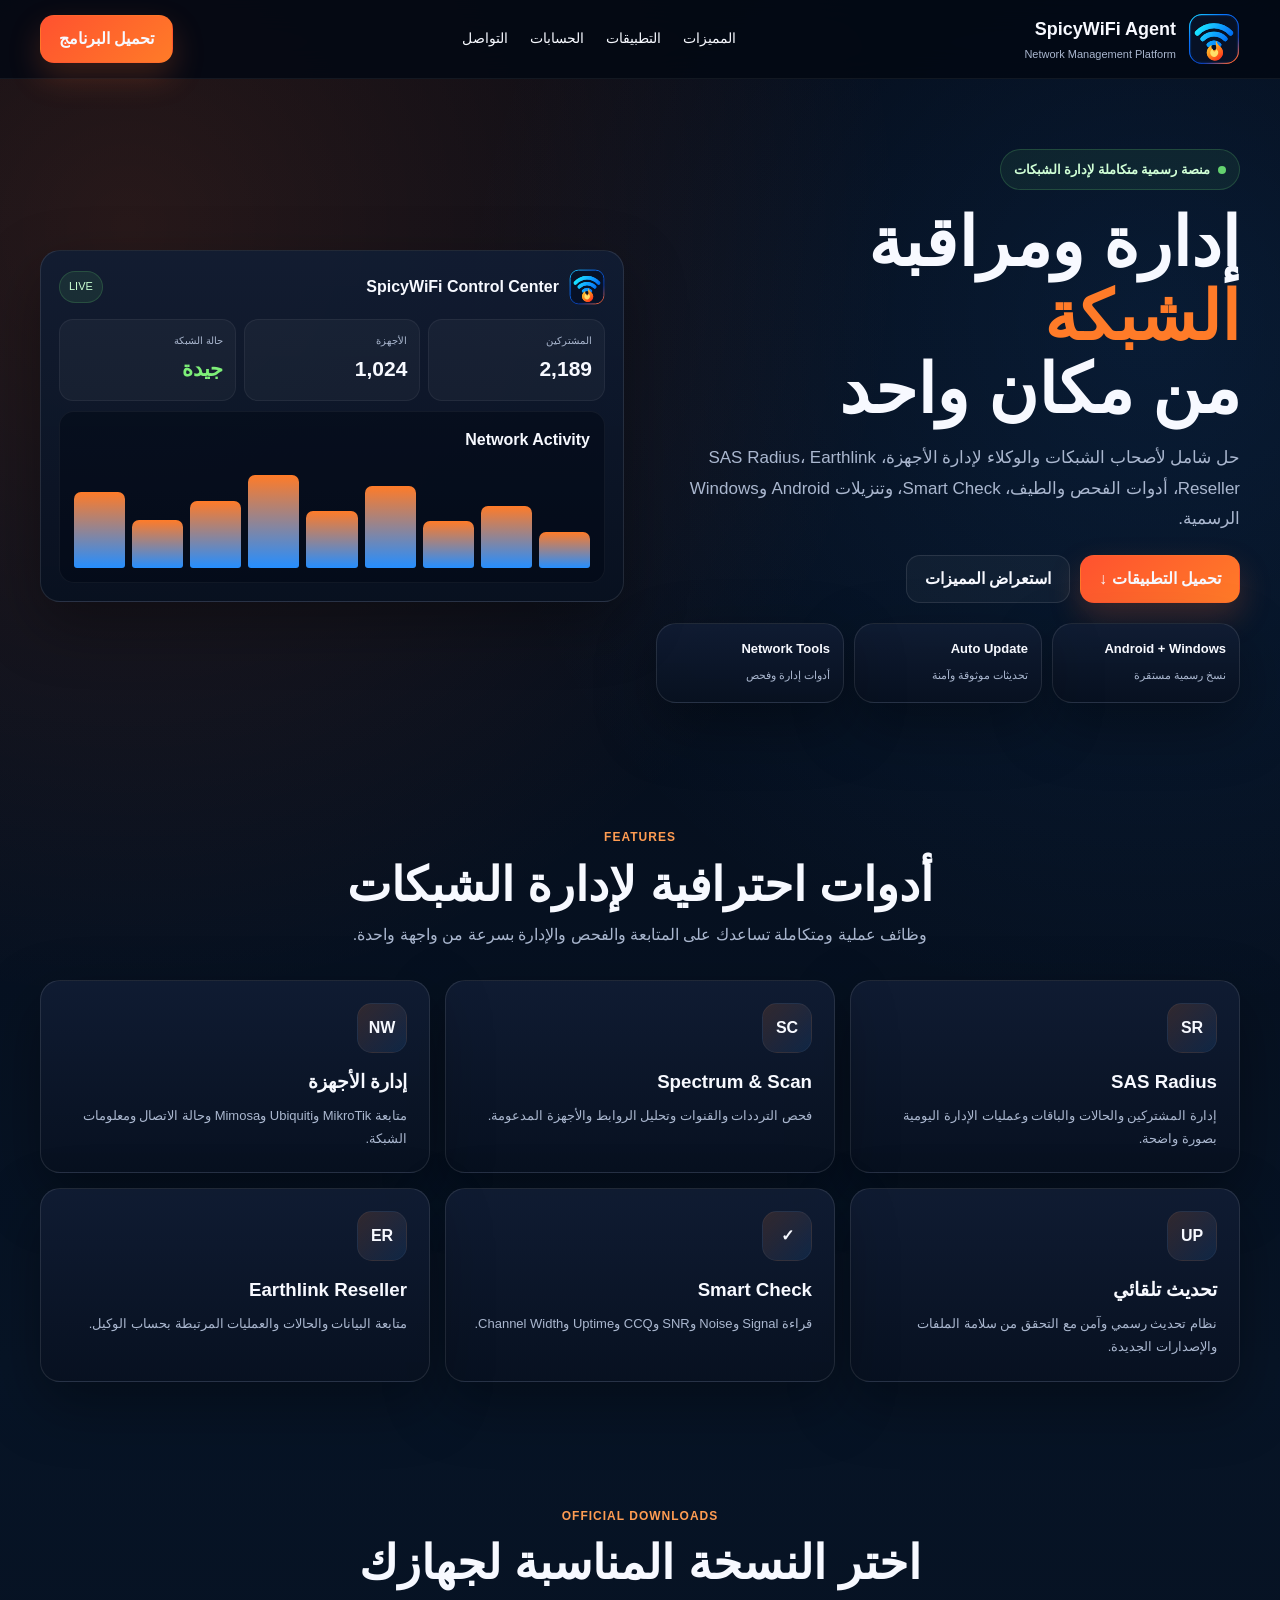
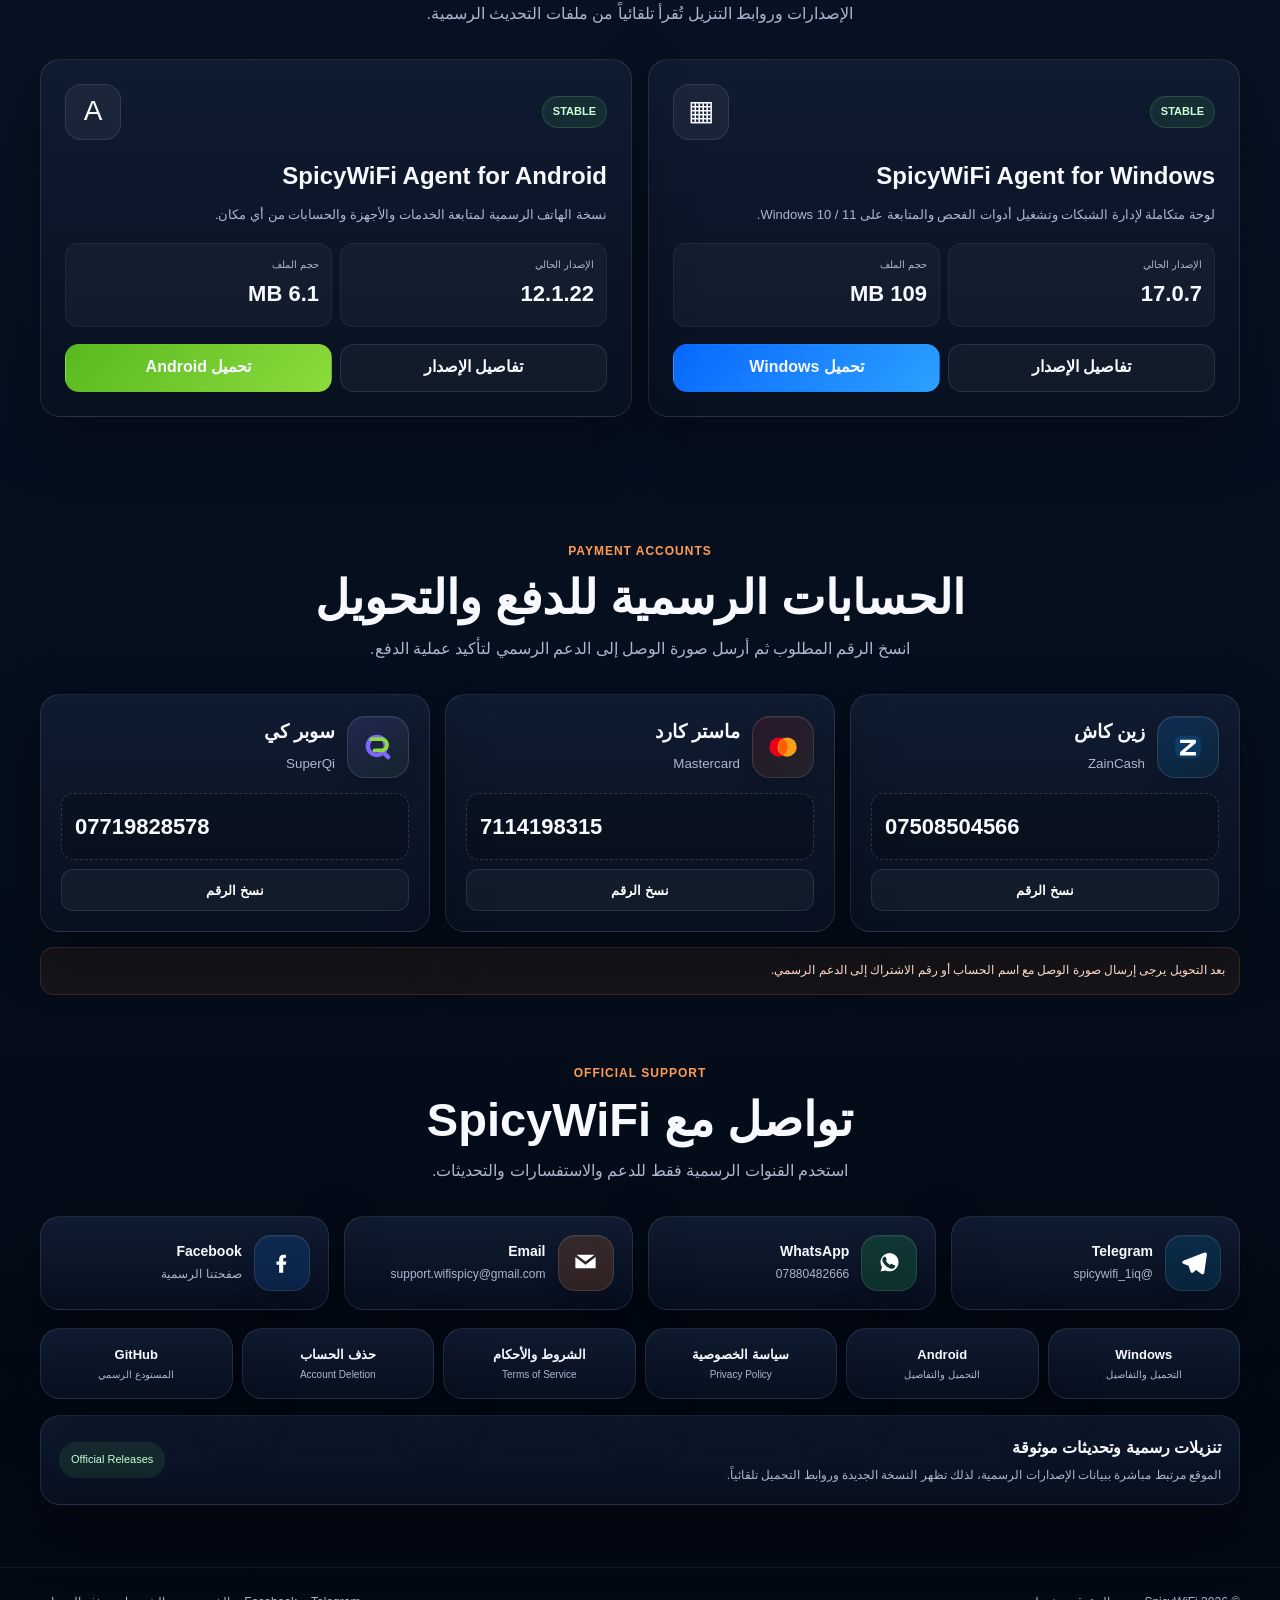
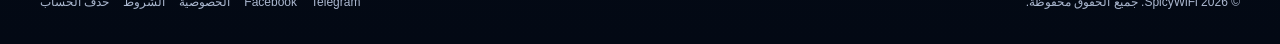
==== commit 134ccfbf: "Final mobile polish for payments and contact cards" ====
--- a/index.html
+++ b/index.html
@@ -1,3 +1,3 @@
 <!doctype html><html lang="ar" dir="rtl"><head><meta charset="utf-8"><meta name="viewport" content="width=device-width,initial-scale=1,viewport-fit=cover"><meta name="theme-color" content="#06101f"><meta name="description" content="الموقع الرسمي لـ SpicyWiFi Agent — إدارة الشبكات، التنزيلات الرسمية، الحسابات والدعم الفني."><title>SpicyWiFi Agent | Network Management Platform</title><link rel="icon" href="logo-spicywifi.svg" type="image/svg+xml"><style>
-:root{--bg:#050b16;--panel:#0c182c;--line:rgba(255,255,255,.1);--text:#f7f9ff;--muted:#aab7cf;--orange:#ff7b28;--blue:#258eff;--green:#64d26f;--shadow:0 22px 60px rgba(0,0,0,.34)}*{box-sizing:border-box}html{scroll-behavior:smooth}body{margin:0;font-family:Tahoma,Arial,sans-serif;color:var(--text);background:radial-gradient(circle at 10% 7%,rgba(255,110,45,.14),transparent 24%),radial-gradient(circle at 90% 10%,rgba(37,142,255,.12),transparent 22%),linear-gradient(180deg,#040914,#071426 42%,#030914);line-height:1.8}a{text-decoration:none;color:inherit}.container{width:min(1200px,calc(100% - 28px));margin:auto}.nav{position:sticky;top:0;z-index:30;background:rgba(3,9,19,.86);backdrop-filter:blur(16px);border-bottom:1px solid rgba(255,255,255,.06)}.navin{min-height:78px;display:flex;align-items:center;justify-content:space-between;gap:15px}.brand{display:flex;align-items:center;gap:12px}.brand img{width:52px;height:52px;border-radius:16px}.brand b{display:block;font-size:18px}.brand small{display:block;color:var(--muted);font-size:11px}.links{display:flex;gap:22px;font-size:14px}.menu{display:none;width:42px;height:42px;border:1px solid var(--line);border-radius:12px;background:rgba(255,255,255,.04);color:#fff}.btn{display:inline-flex;align-items:center;justify-content:center;min-height:48px;padding:0 18px;border-radius:14px;font-weight:900;border:1px solid transparent}.primary{background:linear-gradient(135deg,#ff522f,var(--orange));box-shadow:0 14px 32px rgba(255,105,45,.22)}.secondary{background:rgba(255,255,255,.04);border-color:var(--line)}.blue{background:linear-gradient(135deg,#0868ff,#2da1ff)}.green{background:linear-gradient(135deg,#57b91f,#8edb3d)}section{padding:62px 0}.hero{padding-top:70px}.hero-grid{display:grid;grid-template-columns:1fr 1fr;gap:32px;align-items:center}.pill{display:inline-flex;align-items:center;gap:8px;padding:8px 13px;border-radius:999px;border:1px solid rgba(100,210,111,.22);background:rgba(100,210,111,.08);color:#d0ffd6;font-size:13px;font-weight:800}.pill:before{content:"";width:8px;height:8px;border-radius:50%;background:var(--green)}h1{font-size:clamp(42px,5.3vw,70px);line-height:1.08;margin:16px 0 14px}.accent{color:var(--orange)}.lead{color:var(--muted);font-size:17px}.actions{display:flex;flex-wrap:wrap;gap:10px;margin-top:20px}.trust{display:grid;grid-template-columns:repeat(3,1fr);gap:10px;margin-top:20px}.trust div,.glass{background:linear-gradient(180deg,rgba(17,29,52,.9),rgba(8,17,32,.92));border:1px solid var(--line);border-radius:20px;box-shadow:var(--shadow)}.trust div{padding:13px}.trust b{display:block;font-size:13px}.trust span{color:var(--muted);font-size:11px}.dash{padding:18px}.dashhead{display:flex;align-items:center;justify-content:space-between;margin-bottom:14px}.dashbrand{display:flex;align-items:center;gap:10px}.dashbrand img{width:36px;height:36px;border-radius:11px}.live{font-size:11px;color:#caffd2;background:rgba(100,210,111,.1);border:1px solid rgba(100,210,111,.2);border-radius:999px;padding:5px 9px}.metrics{display:grid;grid-template-columns:repeat(3,1fr);gap:8px}.metric{padding:12px;border-radius:14px;background:rgba(255,255,255,.035);border:1px solid rgba(255,255,255,.06)}.metric small{display:block;color:var(--muted);font-size:10px}.metric b{display:block;font-size:21px}.chart{margin-top:10px;padding:14px;border-radius:15px;background:rgba(2,8,19,.48);border:1px solid rgba(255,255,255,.05)}.bars{height:105px;display:flex;align-items:flex-end;gap:7px;margin-top:8px}.bars i{flex:1;border-radius:7px 7px 3px 3px;background:linear-gradient(180deg,var(--orange),var(--blue))}.head{text-align:center;max-width:800px;margin:0 auto 30px}.eyebrow{font-size:12px;font-weight:900;color:#ff9c52;letter-spacing:1px}.head h2{font-size:clamp(30px,4vw,47px);line-height:1.2;margin:8px 0}.head p{color:var(--muted);margin:0}.grid3{display:grid;grid-template-columns:repeat(3,1fr);gap:15px}.card{padding:22px}.ico{width:50px;height:50px;border-radius:15px;display:grid;place-items:center;background:linear-gradient(135deg,rgba(255,123,40,.15),rgba(37,142,255,.12));border:1px solid rgba(255,255,255,.05);font-weight:900}.card h3{margin:12px 0 5px}.card p{margin:0;color:var(--muted);font-size:13px}.downloads{display:grid;grid-template-columns:repeat(2,1fr);gap:16px}.app{padding:24px}.apptop{display:flex;justify-content:space-between;align-items:center}.stable{font-size:11px;font-weight:900;color:#caffd2;background:rgba(100,210,111,.1);border:1px solid rgba(100,210,111,.2);border-radius:999px;padding:5px 10px}.platform{width:56px;height:56px;border-radius:16px;display:grid;place-items:center;background:rgba(255,255,255,.05);border:1px solid var(--line);font-size:28px}.app h3{font-size:24px;margin:14px 0 6px}.app p{margin:0;color:var(--muted);font-size:13px}.meta{display:grid;grid-template-columns:1fr 1fr;gap:8px;margin:17px 0}.meta div{padding:12px;border-radius:13px;background:rgba(255,255,255,.035);border:1px solid rgba(255,255,255,.06)}.meta span{display:block;color:var(--muted);font-size:10px}.meta b{font-size:22px}.appactions{display:grid;grid-template-columns:1fr 1fr;gap:8px}.payments{display:grid;grid-template-columns:repeat(3,1fr);gap:15px}.pay{padding:20px}.paytop{display:flex;align-items:center;gap:12px}.paylogo{width:54px;height:54px;border-radius:16px;display:grid;place-items:center;border:1px solid var(--line);background:rgba(255,255,255,.05);overflow:hidden}.paylogo svg{width:31px;height:31px}.paylogo.master svg{width:38px;height:26px}.pay h3{margin:0}.pay small{color:var(--muted)}.number{direction:ltr;text-align:left;padding:13px;border-radius:13px;background:rgba(0,0,0,.18);border:1px dashed rgba(255,255,255,.16);font-size:22px;font-weight:900;margin:14px 0 9px}.copy{width:100%;min-height:42px;border-radius:12px;border:1px solid var(--line);background:rgba(255,255,255,.04);color:#fff;font-weight:800}.notice{margin-top:15px;padding:12px 14px;border-radius:14px;border:1px solid rgba(255,123,40,.18);background:rgba(255,123,40,.07);color:#ffd7c4;font-size:12px}.contacts{display:grid;grid-template-columns:repeat(4,1fr);gap:15px}.contact{padding:18px;display:flex;align-items:center;gap:12px}.contactmark{width:52px;height:52px;border-radius:16px;display:grid;place-items:center;border:1px solid var(--line);overflow:hidden;color:#fff}.contactmark svg{width:25px;height:25px;fill:currentColor}.telegram{background:rgba(0,136,204,.16)}.whatsapp{background:rgba(37,211,102,.16)}.email{background:rgba(255,123,40,.16)}.facebook{background:rgba(24,119,242,.18)}.contact b{display:block}.contact span{display:block;color:var(--muted);font-size:12px;overflow-wrap:anywhere}.legal{display:grid;grid-template-columns:repeat(6,1fr);gap:9px;margin-top:18px}.legal a{padding:14px;text-align:center}.legal b{display:block;font-size:13px}.legal span{display:block;color:var(--muted);font-size:10px}.security{margin-top:16px;padding:18px;display:flex;align-items:center;justify-content:space-between;gap:16px}.security p{margin:2px 0 0;color:var(--muted);font-size:12px}.seal{padding:8px 12px;border-radius:999px;background:rgba(100,210,111,.1);color:#caffd2;font-size:11px}footer{padding:24px 0 30px;border-top:1px solid rgba(255,255,255,.06);color:var(--muted);font-size:12px}.foot{display:flex;justify-content:space-between;gap:16px}.footlinks{display:flex;gap:14px;flex-wrap:wrap}@media(max-width:980px){.hero-grid,.downloads,.payments,.contacts{grid-template-columns:1fr 1fr}.grid3,.legal{grid-template-columns:1fr 1fr}.links{display:none}.menu{display:inline-grid;place-items:center}}@media(max-width:680px){section{padding:48px 0}.hero{padding-top:48px}.hero-grid,.downloads,.payments,.contacts,.grid3,.legal,.trust,.metrics,.meta,.appactions{grid-template-columns:1fr}.hero-grid>div:nth-child(2){order:-1}.brand small{display:none}.brand b{font-size:15px}.brand img{width:44px;height:44px}.navcta{display:none}.links{position:absolute;top:68px;left:14px;right:14px;display:none;flex-direction:column;gap:4px;padding:12px;background:#081326;border:1px solid var(--line);border-radius:15px}.links.open{display:flex}.links a{padding:9px 12px}.actions .btn{width:100%}.security,.foot{flex-direction:column;text-align:center;align-items:center}h1{font-size:42px}.lead{font-size:15px}.number{font-size:20px}}
-</style></head><body><header class="nav"><div class="container navin"><a class="brand" href="#top"><img src="logo-spicywifi.svg" alt="SpicyWiFi"><span><b>SpicyWiFi Agent</b><small>Network Management Platform</small></span></a><nav class="links" id="navLinks"><a href="#features">المميزات</a><a href="#downloads">التطبيقات</a><a href="#accounts">الحسابات</a><a href="#contact">التواصل</a></nav><button class="menu" id="menu" aria-label="القائمة">☰</button><a class="btn primary navcta" href="#downloads">تحميل البرنامج</a></div></header><main id="top"><section class="hero"><div class="container hero-grid"><div><span class="pill">منصة رسمية متكاملة لإدارة الشبكات</span><h1>إدارة ومراقبة <span class="accent">الشبكة</span><br>من مكان واحد</h1><p class="lead">حل شامل لأصحاب الشبكات والوكلاء لإدارة الأجهزة، SAS Radius، Earthlink Reseller، أدوات الفحص والطيف، Smart Check، وتنزيلات Android وWindows الرسمية.</p><div class="actions"><a class="btn primary" href="#downloads">تحميل التطبيقات ↓</a><a class="btn secondary" href="#features">استعراض المميزات</a></div><div class="trust"><div><b>Android + Windows</b><span>نسخ رسمية مستقرة</span></div><div><b>Auto Update</b><span>تحديثات موثوقة وآمنة</span></div><div><b>Network Tools</b><span>أدوات إدارة وفحص</span></div></div></div><div class="dash glass"><div class="dashhead"><div class="dashbrand"><img src="logo-spicywifi.svg" alt=""><b>SpicyWiFi Control Center</b></div><span class="live">LIVE</span></div><div class="metrics"><div class="metric"><small>المشتركين</small><b>2,189</b></div><div class="metric"><small>الأجهزة</small><b>1,024</b></div><div class="metric"><small>حالة الشبكة</small><b style="color:#7eef78">جيدة</b></div></div><div class="chart"><b>Network Activity</b><div class="bars"><i style="height:34%"></i><i style="height:59%"></i><i style="height:45%"></i><i style="height:78%"></i><i style="height:54%"></i><i style="height:88%"></i><i style="height:64%"></i><i style="height:46%"></i><i style="height:72%"></i></div></div></div></div></section><section id="features"><div class="container"><div class="head"><div class="eyebrow">FEATURES</div><h2>أدوات احترافية لإدارة الشبكات</h2><p>وظائف عملية ومتكاملة تساعدك على المتابعة والفحص والإدارة بسرعة من واجهة واحدة.</p></div><div class="grid3"><article class="card glass"><div class="ico">SR</div><h3>SAS Radius</h3><p>إدارة المشتركين والحالات والباقات وعمليات الإدارة اليومية بصورة واضحة.</p></article><article class="card glass"><div class="ico">SC</div><h3>Spectrum & Scan</h3><p>فحص الترددات والقنوات وتحليل الروابط والأجهزة المدعومة.</p></article><article class="card glass"><div class="ico">NW</div><h3>إدارة الأجهزة</h3><p>متابعة MikroTik وUbiquiti وMimosa وحالة الاتصال ومعلومات الشبكة.</p></article><article class="card glass"><div class="ico">UP</div><h3>تحديث تلقائي</h3><p>نظام تحديث رسمي وآمن مع التحقق من سلامة الملفات والإصدارات الجديدة.</p></article><article class="card glass"><div class="ico">✓</div><h3>Smart Check</h3><p>قراءة Signal وNoise وSNR وCCQ وUptime وChannel Width.</p></article><article class="card glass"><div class="ico">ER</div><h3>Earthlink Reseller</h3><p>متابعة البيانات والحالات والعمليات المرتبطة بحساب الوكيل.</p></article></div></div></section><section id="downloads"><div class="container"><div class="head"><div class="eyebrow">OFFICIAL DOWNLOADS</div><h2>اختر النسخة المناسبة لجهازك</h2><p>الإصدارات وروابط التنزيل تُقرأ تلقائياً من ملفات التحديث الرسمية.</p></div><div class="downloads"><article class="app glass"><div class="apptop"><span class="stable">STABLE</span><div class="platform">▦</div></div><h3>SpicyWiFi Agent for Windows</h3><p>لوحة متكاملة لإدارة الشبكات وتشغيل أدوات الفحص والمتابعة على Windows 10 / 11.</p><div class="meta"><div><span>الإصدار الحالي</span><b id="wv">17.0.7</b></div><div><span>حجم الملف</span><b id="ws">109 MB</b></div></div><div class="appactions"><a class="btn secondary" href="windows.html">تفاصيل الإصدار</a><a class="btn blue" id="wd" href="windows.html">تحميل Windows</a></div></article><article class="app glass"><div class="apptop"><span class="stable">STABLE</span><div class="platform">A</div></div><h3>SpicyWiFi Agent for Android</h3><p>نسخة الهاتف الرسمية لمتابعة الخدمات والأجهزة والحسابات من أي مكان.</p><div class="meta"><div><span>الإصدار الحالي</span><b id="av">12.1.22</b></div><div><span>حجم الملف</span><b id="as">6.1 MB</b></div></div><div class="appactions"><a class="btn secondary" href="android.html">تفاصيل الإصدار</a><a class="btn green" id="ad" href="android.html">تحميل Android</a></div></article></div></div></section><section id="accounts"><div class="container"><div class="head"><div class="eyebrow">PAYMENT ACCOUNTS</div><h2>الحسابات الرسمية للدفع والتحويل</h2><p>انسخ الرقم المطلوب ثم أرسل صورة الوصل إلى الدعم الرسمي لتأكيد عملية الدفع.</p></div><div class="payments"><article class="pay glass"><div class="paytop"><div class="paylogo"><svg viewBox="0 0 64 64"><rect x="9" y="12" width="46" height="40" rx="12" fill="#148fff" opacity=".18"/><path d="M18 19h28v6L27 41h19v6H18v-6l19-16H18z" fill="#fff"/></svg></div><div><h3>زين كاش</h3><small>ZainCash</small></div></div><div class="number" id="zain">07508504566</div><button class="copy" data-copy="zain">نسخ الرقم</button></article><article class="pay glass"><div class="paytop"><div class="paylogo master"><svg viewBox="0 0 64 40"><circle cx="26" cy="20" r="14" fill="#EB001B"/><circle cx="38" cy="20" r="14" fill="#F79E1B"/><path d="M32 8a14 14 0 0 1 0 24a14 14 0 0 1 0-24Z" fill="#FF5F00"/></svg></div><div><h3>ماستر كارد</h3><small>Mastercard</small></div></div><div class="number" id="mc">7114198315</div><button class="copy" data-copy="mc">نسخ الرقم</button></article><article class="pay glass"><div class="paytop"><div class="paylogo"><svg viewBox="0 0 64 64"><circle cx="30" cy="30" r="16" fill="none" stroke="#7f65ff" stroke-width="8"/><path d="M40 40l10 10" stroke="#7f65ff" stroke-width="8" stroke-linecap="round"/><path d="M20 18h18a10 10 0 0 1 0 20H26" fill="none" stroke="#8edb3d" stroke-width="7" stroke-linecap="round"/></svg></div><div><h3>سوبر كي</h3><small>SuperQi</small></div></div><div class="number" id="sq">07719828578</div><button class="copy" data-copy="sq">نسخ الرقم</button></article></div><div class="notice">بعد التحويل يرجى إرسال صورة الوصل مع اسم الحساب أو رقم الاشتراك إلى الدعم الرسمي.</div></div></section><section id="contact"><div class="container"><div class="head"><div class="eyebrow">OFFICIAL SUPPORT</div><h2>تواصل مع SpicyWiFi</h2><p>استخدم القنوات الرسمية فقط للدعم والاستفسارات والتحديثات.</p></div><div class="contacts"><a class="contact glass" href="https://t.me/spicywifi_1iq" target="_blank" rel="noopener"><div class="contactmark telegram"><svg viewBox="0 0 24 24"><path d="M21.7 3.2 2.9 10.4c-1.2.5-1.2 2.2 0 2.7l4.7 1.7 1.8 5.5c.3 1 1.5 1.3 2.3.6l2.6-2.2 4.8 3.5c.9.7 2.2.2 2.4-.9L23.9 4.9c.2-1.2-1-2.2-2.2-1.7Z"/></svg></div><div><b>Telegram</b><span>@spicywifi_1iq</span></div></a><a class="contact glass" href="https://wa.me/9647880482666" target="_blank" rel="noopener"><div class="contactmark whatsapp"><svg viewBox="0 0 24 24"><path d="M20 11.9A8 8 0 0 1 8.4 19l-4.2 1.1 1.1-4.1A8 8 0 1 1 20 11.9Zm-4.7 2c-.2-.1-1.3-.6-1.5-.7-.2-.1-.4-.1-.6.1l-.4.5c-.2.2-.4.2-.7.1-.7-.3-2.5-1.8-3.1-3.2-.2-.3 0-.5.1-.7l.3-.4c.2-.2.2-.4.1-.6-.1-.2-.7-1.3-.9-1.8-.2-.4-.4-.4-.6-.4h-.5c-.2 0-.5.1-.7.3-.8.8-1.2 1.8-1.2 2.6 0 .3.1.7.2 1 .5 1.5 1.7 3.1 3.1 4.3 1.9 1.7 4 2.4 5.3 2.6.4.1.8 0 1.1-.2.7-.3 1.5-1.1 1.7-1.7.2-.5.2-.9.1-1Z"/></svg></div><div><b>WhatsApp</b><span>07880482666</span></div></a><a class="contact glass" href="mailto:support.wifispicy@gmail.com"><div class="contactmark email"><svg viewBox="0 0 24 24"><path d="M3 7l9 7 9-7v10H3V7Zm1-2h16l-8 6-8-6Z"/></svg></div><div><b>Email</b><span>support.wifispicy@gmail.com</span></div></a><a class="contact glass" href="https://www.facebook.com/share/1FGYPF69f1/" target="_blank" rel="noopener"><div class="contactmark facebook"><svg viewBox="0 0 24 24"><path d="M13.5 21v-7h2.4l.4-2.9h-2.8V9.2c0-.8.2-1.5 1.5-1.5H16V5.1c-.3 0-1.2-.1-2.3-.1-2.3 0-3.8 1.4-3.8 4v2.1H7.5V14h2.4v7h3.6Z"/></svg></div><div><b>Facebook</b><span>صفحتنا الرسمية</span></div></a></div><div class="legal"><a class="glass" href="windows.html"><b>Windows</b><span>التحميل والتفاصيل</span></a><a class="glass" href="android.html"><b>Android</b><span>التحميل والتفاصيل</span></a><a class="glass" href="privacy-policy.html"><b>سياسة الخصوصية</b><span>Privacy Policy</span></a><a class="glass" href="terms.html"><b>الشروط والأحكام</b><span>Terms of Service</span></a><a class="glass" href="delete-account.html"><b>حذف الحساب</b><span>Account Deletion</span></a><a class="glass" href="https://github.com/engfaris98/spicywifi" target="_blank" rel="noopener"><b>GitHub</b><span>المستودع الرسمي</span></a></div><div class="security glass"><div><strong>تنزيلات رسمية وتحديثات موثوقة</strong><p>الموقع مرتبط مباشرة ببيانات الإصدارات الرسمية، لذلك تظهر النسخة الجديدة وروابط التحميل تلقائياً.</p></div><div class="seal">Official Releases</div></div></div></section></main><footer><div class="container foot"><div>© <span id="year"></span> SpicyWiFi. جميع الحقوق محفوظة.</div><div class="footlinks"><a href="https://t.me/spicywifi_1iq" target="_blank">Telegram</a><a href="https://www.facebook.com/share/1FGYPF69f1/" target="_blank">Facebook</a><a href="privacy-policy.html">الخصوصية</a><a href="terms.html">الشروط</a><a href="delete-account.html">حذف الحساب</a></div></div></footer><script>document.getElementById('year').textContent=new Date().getFullYear();const menu=document.getElementById('menu'),links=document.getElementById('navLinks');menu.onclick=()=>{const o=links.classList.toggle('open');menu.textContent=o?'×':'☰'};links.querySelectorAll('a').forEach(a=>a.onclick=()=>links.classList.remove('open'));const mb=b=>{if(!b)return'—';const m=b/1048576;return(m>=100?m.toFixed(0):m.toFixed(1))+' MB'};async function mf(file,ids){try{const r=await fetch(file+'?v='+Date.now(),{cache:'no-store'}),d=await r.json();if(d.version)document.getElementById(ids.v).textContent=d.version;if(d.sizeBytes)document.getElementById(ids.s).textContent=mb(d.sizeBytes);if(d.downloadUrl)document.getElementById(ids.d).href=d.downloadUrl}catch{}}mf('windows-version.json',{v:'wv',s:'ws',d:'wd'});mf('android-version.json',{v:'av',s:'as',d:'ad'});document.querySelectorAll('.copy').forEach(b=>b.onclick=async()=>{const v=document.getElementById(b.dataset.copy).textContent.trim(),t=b.textContent;try{await navigator.clipboard.writeText(v);b.textContent='تم النسخ ✓';setTimeout(()=>b.textContent=t,1400)}catch{alert('انسخ الرقم يدوياً: '+v)}});</script></body></html>+:root{--bg:#050b16;--panel:#0c182c;--line:rgba(255,255,255,.1);--text:#f7f9ff;--muted:#aab7cf;--orange:#ff7b28;--blue:#258eff;--green:#64d26f;--shadow:0 22px 60px rgba(0,0,0,.34)}*{box-sizing:border-box}html{scroll-behavior:smooth}body{margin:0;font-family:Tahoma,Arial,sans-serif;color:var(--text);background:radial-gradient(circle at 10% 7%,rgba(255,110,45,.14),transparent 24%),radial-gradient(circle at 90% 10%,rgba(37,142,255,.12),transparent 22%),linear-gradient(180deg,#040914,#071426 42%,#030914);line-height:1.8}a{text-decoration:none;color:inherit}.container{width:min(1200px,calc(100% - 28px));margin:auto}.nav{position:sticky;top:0;z-index:30;background:rgba(3,9,19,.86);backdrop-filter:blur(16px);border-bottom:1px solid rgba(255,255,255,.06)}.navin{min-height:78px;display:flex;align-items:center;justify-content:space-between;gap:15px}.brand{display:flex;align-items:center;gap:12px}.brand img{width:52px;height:52px;border-radius:16px}.brand b{display:block;font-size:18px}.brand small{display:block;color:var(--muted);font-size:11px}.links{display:flex;gap:22px;font-size:14px}.menu{display:none;width:42px;height:42px;border:1px solid var(--line);border-radius:12px;background:rgba(255,255,255,.04);color:#fff}.btn{display:inline-flex;align-items:center;justify-content:center;min-height:48px;padding:0 18px;border-radius:14px;font-weight:900;border:1px solid transparent}.primary{background:linear-gradient(135deg,#ff522f,var(--orange));box-shadow:0 14px 32px rgba(255,105,45,.22)}.secondary{background:rgba(255,255,255,.04);border-color:var(--line)}.blue{background:linear-gradient(135deg,#0868ff,#2da1ff)}.green{background:linear-gradient(135deg,#57b91f,#8edb3d)}section{padding:62px 0}.hero{padding-top:70px}.hero-grid{display:grid;grid-template-columns:1fr 1fr;gap:32px;align-items:center}.pill{display:inline-flex;align-items:center;gap:8px;padding:8px 13px;border-radius:999px;border:1px solid rgba(100,210,111,.22);background:rgba(100,210,111,.08);color:#d0ffd6;font-size:13px;font-weight:800}.pill:before{content:"";width:8px;height:8px;border-radius:50%;background:var(--green)}h1{font-size:clamp(42px,5.3vw,70px);line-height:1.08;margin:16px 0 14px}.accent{color:var(--orange)}.lead{color:var(--muted);font-size:17px}.actions{display:flex;flex-wrap:wrap;gap:10px;margin-top:20px}.trust{display:grid;grid-template-columns:repeat(3,1fr);gap:10px;margin-top:20px}.trust div,.glass{background:linear-gradient(180deg,rgba(17,29,52,.9),rgba(8,17,32,.92));border:1px solid var(--line);border-radius:20px;box-shadow:var(--shadow)}.trust div{padding:13px}.trust b{display:block;font-size:13px}.trust span{color:var(--muted);font-size:11px}.dash{padding:18px}.dashhead{display:flex;align-items:center;justify-content:space-between;margin-bottom:14px}.dashbrand{display:flex;align-items:center;gap:10px}.dashbrand img{width:36px;height:36px;border-radius:11px}.live{font-size:11px;color:#caffd2;background:rgba(100,210,111,.1);border:1px solid rgba(100,210,111,.2);border-radius:999px;padding:5px 9px}.metrics{display:grid;grid-template-columns:repeat(3,1fr);gap:8px}.metric{padding:12px;border-radius:14px;background:rgba(255,255,255,.035);border:1px solid rgba(255,255,255,.06)}.metric small{display:block;color:var(--muted);font-size:10px}.metric b{display:block;font-size:21px}.chart{margin-top:10px;padding:14px;border-radius:15px;background:rgba(2,8,19,.48);border:1px solid rgba(255,255,255,.05)}.bars{height:105px;display:flex;align-items:flex-end;gap:7px;margin-top:8px}.bars i{flex:1;border-radius:7px 7px 3px 3px;background:linear-gradient(180deg,var(--orange),var(--blue))}.head{text-align:center;max-width:800px;margin:0 auto 30px}.eyebrow{font-size:12px;font-weight:900;color:#ff9c52;letter-spacing:1px}.head h2{font-size:clamp(30px,4vw,47px);line-height:1.2;margin:8px 0}.head p{color:var(--muted);margin:0}.grid3{display:grid;grid-template-columns:repeat(3,1fr);gap:15px}.card{padding:22px}.ico{width:50px;height:50px;border-radius:15px;display:grid;place-items:center;background:linear-gradient(135deg,rgba(255,123,40,.15),rgba(37,142,255,.12));border:1px solid rgba(255,255,255,.05);font-weight:900}.card h3{margin:12px 0 5px}.card p{margin:0;color:var(--muted);font-size:13px}.downloads{display:grid;grid-template-columns:repeat(2,1fr);gap:16px}.app{padding:24px}.apptop{display:flex;justify-content:space-between;align-items:center}.stable{font-size:11px;font-weight:900;color:#caffd2;background:rgba(100,210,111,.1);border:1px solid rgba(100,210,111,.2);border-radius:999px;padding:5px 10px}.platform{width:56px;height:56px;border-radius:16px;display:grid;place-items:center;background:rgba(255,255,255,.05);border:1px solid var(--line);font-size:28px}.app h3{font-size:24px;margin:14px 0 6px}.app p{margin:0;color:var(--muted);font-size:13px}.meta{display:grid;grid-template-columns:1fr 1fr;gap:8px;margin:17px 0}.meta div{padding:12px;border-radius:13px;background:rgba(255,255,255,.035);border:1px solid rgba(255,255,255,.06)}.meta span{display:block;color:var(--muted);font-size:10px}.meta b{font-size:22px}.appactions{display:grid;grid-template-columns:1fr 1fr;gap:8px}.payments{display:grid;grid-template-columns:repeat(3,1fr);gap:15px}.pay{padding:20px}.paytop{display:flex;align-items:center;gap:12px}.paylogo{width:62px;height:62px;border-radius:18px;display:grid;place-items:center;border:1px solid rgba(255,255,255,.12);background:linear-gradient(145deg,rgba(255,255,255,.075),rgba(255,255,255,.035));overflow:hidden;box-shadow:inset 0 1px 0 rgba(255,255,255,.06),0 10px 24px rgba(0,0,0,.18)}.paylogo svg{width:36px;height:36px}.paylogo.master svg{width:44px;height:30px}.pay h3{margin:0}.pay small{color:var(--muted)}.number{direction:ltr;text-align:left;padding:13px;border-radius:13px;background:rgba(0,0,0,.18);border:1px dashed rgba(255,255,255,.16);font-size:22px;font-weight:900;margin:14px 0 9px}.copy{width:100%;min-height:42px;border-radius:12px;border:1px solid var(--line);background:rgba(255,255,255,.04);color:#fff;font-weight:800}.notice{margin-top:15px;padding:12px 14px;border-radius:14px;border:1px solid rgba(255,123,40,.18);background:rgba(255,123,40,.07);color:#ffd7c4;font-size:12px}.contacts{display:grid;grid-template-columns:repeat(4,1fr);gap:15px}.contact{padding:18px;display:flex;align-items:center;gap:12px}.contactmark{width:56px;height:56px;border-radius:17px;display:grid;place-items:center;border:1px solid rgba(255,255,255,.11);overflow:hidden;color:#fff;box-shadow:inset 0 1px 0 rgba(255,255,255,.05),0 8px 22px rgba(0,0,0,.15)}.contactmark svg{width:27px;height:27px;fill:currentColor}.telegram{background:rgba(0,136,204,.16)}.whatsapp{background:rgba(37,211,102,.16)}.email{background:rgba(255,123,40,.16)}.facebook{background:rgba(24,119,242,.18)}.contact b{display:block}.contact span{display:block;color:var(--muted);font-size:12px;overflow-wrap:anywhere}.legal{display:grid;grid-template-columns:repeat(6,1fr);gap:9px;margin-top:18px}.legal a{padding:14px;text-align:center}.legal b{display:block;font-size:13px}.legal span{display:block;color:var(--muted);font-size:10px}.security{margin-top:16px;padding:18px;display:flex;align-items:center;justify-content:space-between;gap:16px}.security p{margin:2px 0 0;color:var(--muted);font-size:12px}.seal{padding:8px 12px;border-radius:999px;background:rgba(100,210,111,.1);color:#caffd2;font-size:11px}.zainpay{background:linear-gradient(145deg,rgba(20,143,255,.17),rgba(0,207,255,.07))}.master{background:linear-gradient(145deg,rgba(235,0,27,.12),rgba(247,158,27,.09))}.superqipay{background:linear-gradient(145deg,rgba(127,101,255,.16),rgba(142,219,61,.07))}#accounts{padding-bottom:34px}#contact{padding-top:34px}.paytop{min-height:64px}.contact{min-height:94px}.contact b{font-size:14px}footer{padding:24px 0 30px;border-top:1px solid rgba(255,255,255,.06);color:var(--muted);font-size:12px}.foot{display:flex;justify-content:space-between;gap:16px}.footlinks{display:flex;gap:14px;flex-wrap:wrap}@media(max-width:980px){.hero-grid,.downloads,.payments,.contacts{grid-template-columns:1fr 1fr}.grid3,.legal{grid-template-columns:1fr 1fr}.links{display:none}.menu{display:inline-grid;place-items:center}}@media(max-width:680px){section{padding:46px 0}.hero{padding-top:46px}.hero-grid,.downloads,.payments,.grid3,.legal,.trust,.metrics,.meta,.appactions{grid-template-columns:1fr}.contacts{grid-template-columns:repeat(2,minmax(0,1fr));gap:10px}.hero-grid>div:nth-child(2){order:-1}.brand small{display:none}.brand b{font-size:15px}.brand img{width:44px;height:44px}.navcta{display:none}.links{position:absolute;top:68px;left:14px;right:14px;display:none;flex-direction:column;gap:4px;padding:12px;background:#081326;border:1px solid var(--line);border-radius:15px}.links.open{display:flex}.links a{padding:9px 12px}.actions .btn{width:100%}.security,.foot{flex-direction:column;text-align:center;align-items:center}h1{font-size:42px}.lead{font-size:15px}.number{font-size:20px}#accounts{padding-bottom:24px}#contact{padding-top:24px}#accounts .head{margin-bottom:24px}#accounts .head h2{font-size:31px;line-height:1.3}#accounts .head p{font-size:13px}.pay{padding:18px}.paylogo{width:60px;height:60px}.paylogo svg{width:35px;height:35px}.contact{padding:14px 12px;min-height:86px;gap:10px;align-items:center}.contactmark{width:50px;height:50px;flex:0 0 50px}.contactmark svg{width:24px;height:24px}.contact b{font-size:13px}.contact span{font-size:10.5px;line-height:1.45}.notice{margin-top:12px}.head{margin-bottom:25px}}@media(max-width:380px){.contacts{grid-template-columns:1fr}.contact{min-height:78px}}
+</style></head><body><header class="nav"><div class="container navin"><a class="brand" href="#top"><img src="logo-spicywifi.svg" alt="SpicyWiFi"><span><b>SpicyWiFi Agent</b><small>Network Management Platform</small></span></a><nav class="links" id="navLinks"><a href="#features">المميزات</a><a href="#downloads">التطبيقات</a><a href="#accounts">الحسابات</a><a href="#contact">التواصل</a></nav><button class="menu" id="menu" aria-label="القائمة">☰</button><a class="btn primary navcta" href="#downloads">تحميل البرنامج</a></div></header><main id="top"><section class="hero"><div class="container hero-grid"><div><span class="pill">منصة رسمية متكاملة لإدارة الشبكات</span><h1>إدارة ومراقبة <span class="accent">الشبكة</span><br>من مكان واحد</h1><p class="lead">حل شامل لأصحاب الشبكات والوكلاء لإدارة الأجهزة، SAS Radius، Earthlink Reseller، أدوات الفحص والطيف، Smart Check، وتنزيلات Android وWindows الرسمية.</p><div class="actions"><a class="btn primary" href="#downloads">تحميل التطبيقات ↓</a><a class="btn secondary" href="#features">استعراض المميزات</a></div><div class="trust"><div><b>Android + Windows</b><span>نسخ رسمية مستقرة</span></div><div><b>Auto Update</b><span>تحديثات موثوقة وآمنة</span></div><div><b>Network Tools</b><span>أدوات إدارة وفحص</span></div></div></div><div class="dash glass"><div class="dashhead"><div class="dashbrand"><img src="logo-spicywifi.svg" alt=""><b>SpicyWiFi Control Center</b></div><span class="live">LIVE</span></div><div class="metrics"><div class="metric"><small>المشتركين</small><b>2,189</b></div><div class="metric"><small>الأجهزة</small><b>1,024</b></div><div class="metric"><small>حالة الشبكة</small><b style="color:#7eef78">جيدة</b></div></div><div class="chart"><b>Network Activity</b><div class="bars"><i style="height:34%"></i><i style="height:59%"></i><i style="height:45%"></i><i style="height:78%"></i><i style="height:54%"></i><i style="height:88%"></i><i style="height:64%"></i><i style="height:46%"></i><i style="height:72%"></i></div></div></div></div></section><section id="features"><div class="container"><div class="head"><div class="eyebrow">FEATURES</div><h2>أدوات احترافية لإدارة الشبكات</h2><p>وظائف عملية ومتكاملة تساعدك على المتابعة والفحص والإدارة بسرعة من واجهة واحدة.</p></div><div class="grid3"><article class="card glass"><div class="ico">SR</div><h3>SAS Radius</h3><p>إدارة المشتركين والحالات والباقات وعمليات الإدارة اليومية بصورة واضحة.</p></article><article class="card glass"><div class="ico">SC</div><h3>Spectrum & Scan</h3><p>فحص الترددات والقنوات وتحليل الروابط والأجهزة المدعومة.</p></article><article class="card glass"><div class="ico">NW</div><h3>إدارة الأجهزة</h3><p>متابعة MikroTik وUbiquiti وMimosa وحالة الاتصال ومعلومات الشبكة.</p></article><article class="card glass"><div class="ico">UP</div><h3>تحديث تلقائي</h3><p>نظام تحديث رسمي وآمن مع التحقق من سلامة الملفات والإصدارات الجديدة.</p></article><article class="card glass"><div class="ico">✓</div><h3>Smart Check</h3><p>قراءة Signal وNoise وSNR وCCQ وUptime وChannel Width.</p></article><article class="card glass"><div class="ico">ER</div><h3>Earthlink Reseller</h3><p>متابعة البيانات والحالات والعمليات المرتبطة بحساب الوكيل.</p></article></div></div></section><section id="downloads"><div class="container"><div class="head"><div class="eyebrow">OFFICIAL DOWNLOADS</div><h2>اختر النسخة المناسبة لجهازك</h2><p>الإصدارات وروابط التنزيل تُقرأ تلقائياً من ملفات التحديث الرسمية.</p></div><div class="downloads"><article class="app glass"><div class="apptop"><span class="stable">STABLE</span><div class="platform">▦</div></div><h3>SpicyWiFi Agent for Windows</h3><p>لوحة متكاملة لإدارة الشبكات وتشغيل أدوات الفحص والمتابعة على Windows 10 / 11.</p><div class="meta"><div><span>الإصدار الحالي</span><b id="wv">17.0.7</b></div><div><span>حجم الملف</span><b id="ws">109 MB</b></div></div><div class="appactions"><a class="btn secondary" href="windows.html">تفاصيل الإصدار</a><a class="btn blue" id="wd" href="windows.html">تحميل Windows</a></div></article><article class="app glass"><div class="apptop"><span class="stable">STABLE</span><div class="platform">A</div></div><h3>SpicyWiFi Agent for Android</h3><p>نسخة الهاتف الرسمية لمتابعة الخدمات والأجهزة والحسابات من أي مكان.</p><div class="meta"><div><span>الإصدار الحالي</span><b id="av">12.1.22</b></div><div><span>حجم الملف</span><b id="as">6.1 MB</b></div></div><div class="appactions"><a class="btn secondary" href="android.html">تفاصيل الإصدار</a><a class="btn green" id="ad" href="android.html">تحميل Android</a></div></article></div></div></section><section id="accounts"><div class="container"><div class="head"><div class="eyebrow">PAYMENT ACCOUNTS</div><h2>الحسابات الرسمية للدفع والتحويل</h2><p>انسخ الرقم المطلوب ثم أرسل صورة الوصل إلى الدعم الرسمي لتأكيد عملية الدفع.</p></div><div class="payments"><article class="pay glass"><div class="paytop"><div class="paylogo zainpay"><svg viewBox="0 0 64 64"><rect x="9" y="12" width="46" height="40" rx="12" fill="#148fff" opacity=".18"/><path d="M18 19h28v6L27 41h19v6H18v-6l19-16H18z" fill="#fff"/></svg></div><div><h3>زين كاش</h3><small>ZainCash</small></div></div><div class="number" id="zain">07508504566</div><button class="copy" data-copy="zain">نسخ الرقم</button></article><article class="pay glass"><div class="paytop"><div class="paylogo master"><svg viewBox="0 0 64 40"><circle cx="26" cy="20" r="14" fill="#EB001B"/><circle cx="38" cy="20" r="14" fill="#F79E1B"/><path d="M32 8a14 14 0 0 1 0 24a14 14 0 0 1 0-24Z" fill="#FF5F00"/></svg></div><div><h3>ماستر كارد</h3><small>Mastercard</small></div></div><div class="number" id="mc">7114198315</div><button class="copy" data-copy="mc">نسخ الرقم</button></article><article class="pay glass"><div class="paytop"><div class="paylogo superqipay"><svg viewBox="0 0 64 64"><circle cx="30" cy="30" r="16" fill="none" stroke="#7f65ff" stroke-width="8"/><path d="M40 40l10 10" stroke="#7f65ff" stroke-width="8" stroke-linecap="round"/><path d="M20 18h18a10 10 0 0 1 0 20H26" fill="none" stroke="#8edb3d" stroke-width="7" stroke-linecap="round"/></svg></div><div><h3>سوبر كي</h3><small>SuperQi</small></div></div><div class="number" id="sq">07719828578</div><button class="copy" data-copy="sq">نسخ الرقم</button></article></div><div class="notice">بعد التحويل يرجى إرسال صورة الوصل مع اسم الحساب أو رقم الاشتراك إلى الدعم الرسمي.</div></div></section><section id="contact"><div class="container"><div class="head"><div class="eyebrow">OFFICIAL SUPPORT</div><h2>تواصل مع SpicyWiFi</h2><p>استخدم القنوات الرسمية فقط للدعم والاستفسارات والتحديثات.</p></div><div class="contacts"><a class="contact glass" href="https://t.me/spicywifi_1iq" target="_blank" rel="noopener"><div class="contactmark telegram"><svg viewBox="0 0 24 24"><path d="M21.7 3.2 2.9 10.4c-1.2.5-1.2 2.2 0 2.7l4.7 1.7 1.8 5.5c.3 1 1.5 1.3 2.3.6l2.6-2.2 4.8 3.5c.9.7 2.2.2 2.4-.9L23.9 4.9c.2-1.2-1-2.2-2.2-1.7Z"/></svg></div><div><b>Telegram</b><span>@spicywifi_1iq</span></div></a><a class="contact glass" href="https://wa.me/9647880482666" target="_blank" rel="noopener"><div class="contactmark whatsapp"><svg viewBox="0 0 24 24"><path d="M20 11.9A8 8 0 0 1 8.4 19l-4.2 1.1 1.1-4.1A8 8 0 1 1 20 11.9Zm-4.7 2c-.2-.1-1.3-.6-1.5-.7-.2-.1-.4-.1-.6.1l-.4.5c-.2.2-.4.2-.7.1-.7-.3-2.5-1.8-3.1-3.2-.2-.3 0-.5.1-.7l.3-.4c.2-.2.2-.4.1-.6-.1-.2-.7-1.3-.9-1.8-.2-.4-.4-.4-.6-.4h-.5c-.2 0-.5.1-.7.3-.8.8-1.2 1.8-1.2 2.6 0 .3.1.7.2 1 .5 1.5 1.7 3.1 3.1 4.3 1.9 1.7 4 2.4 5.3 2.6.4.1.8 0 1.1-.2.7-.3 1.5-1.1 1.7-1.7.2-.5.2-.9.1-1Z"/></svg></div><div><b>WhatsApp</b><span>07880482666</span></div></a><a class="contact glass" href="mailto:support.wifispicy@gmail.com"><div class="contactmark email"><svg viewBox="0 0 24 24"><path d="M3 7l9 7 9-7v10H3V7Zm1-2h16l-8 6-8-6Z"/></svg></div><div><b>Email</b><span>support.wifispicy@gmail.com</span></div></a><a class="contact glass" href="https://www.facebook.com/share/1FGYPF69f1/" target="_blank" rel="noopener"><div class="contactmark facebook"><svg viewBox="0 0 24 24"><path d="M13.5 21v-7h2.4l.4-2.9h-2.8V9.2c0-.8.2-1.5 1.5-1.5H16V5.1c-.3 0-1.2-.1-2.3-.1-2.3 0-3.8 1.4-3.8 4v2.1H7.5V14h2.4v7h3.6Z"/></svg></div><div><b>Facebook</b><span>صفحتنا الرسمية</span></div></a></div><div class="legal"><a class="glass" href="windows.html"><b>Windows</b><span>التحميل والتفاصيل</span></a><a class="glass" href="android.html"><b>Android</b><span>التحميل والتفاصيل</span></a><a class="glass" href="privacy-policy.html"><b>سياسة الخصوصية</b><span>Privacy Policy</span></a><a class="glass" href="terms.html"><b>الشروط والأحكام</b><span>Terms of Service</span></a><a class="glass" href="delete-account.html"><b>حذف الحساب</b><span>Account Deletion</span></a><a class="glass" href="https://github.com/engfaris98/spicywifi" target="_blank" rel="noopener"><b>GitHub</b><span>المستودع الرسمي</span></a></div><div class="security glass"><div><strong>تنزيلات رسمية وتحديثات موثوقة</strong><p>الموقع مرتبط مباشرة ببيانات الإصدارات الرسمية، لذلك تظهر النسخة الجديدة وروابط التحميل تلقائياً.</p></div><div class="seal">Official Releases</div></div></div></section></main><footer><div class="container foot"><div>© <span id="year"></span> SpicyWiFi. جميع الحقوق محفوظة.</div><div class="footlinks"><a href="https://t.me/spicywifi_1iq" target="_blank">Telegram</a><a href="https://www.facebook.com/share/1FGYPF69f1/" target="_blank">Facebook</a><a href="privacy-policy.html">الخصوصية</a><a href="terms.html">الشروط</a><a href="delete-account.html">حذف الحساب</a></div></div></footer><script>document.getElementById('year').textContent=new Date().getFullYear();const menu=document.getElementById('menu'),links=document.getElementById('navLinks');menu.onclick=()=>{const o=links.classList.toggle('open');menu.textContent=o?'×':'☰'};links.querySelectorAll('a').forEach(a=>a.onclick=()=>links.classList.remove('open'));const mb=b=>{if(!b)return'—';const m=b/1048576;return(m>=100?m.toFixed(0):m.toFixed(1))+' MB'};async function mf(file,ids){try{const r=await fetch(file+'?v='+Date.now(),{cache:'no-store'}),d=await r.json();if(d.version)document.getElementById(ids.v).textContent=d.version;if(d.sizeBytes)document.getElementById(ids.s).textContent=mb(d.sizeBytes);if(d.downloadUrl)document.getElementById(ids.d).href=d.downloadUrl}catch{}}mf('windows-version.json',{v:'wv',s:'ws',d:'wd'});mf('android-version.json',{v:'av',s:'as',d:'ad'});document.querySelectorAll('.copy').forEach(b=>b.onclick=async()=>{const v=document.getElementById(b.dataset.copy).textContent.trim(),t=b.textContent;try{await navigator.clipboard.writeText(v);b.textContent='تم النسخ ✓';setTimeout(()=>b.textContent=t,1400)}catch{alert('انسخ الرقم يدوياً: '+v)}});</script></body></html>
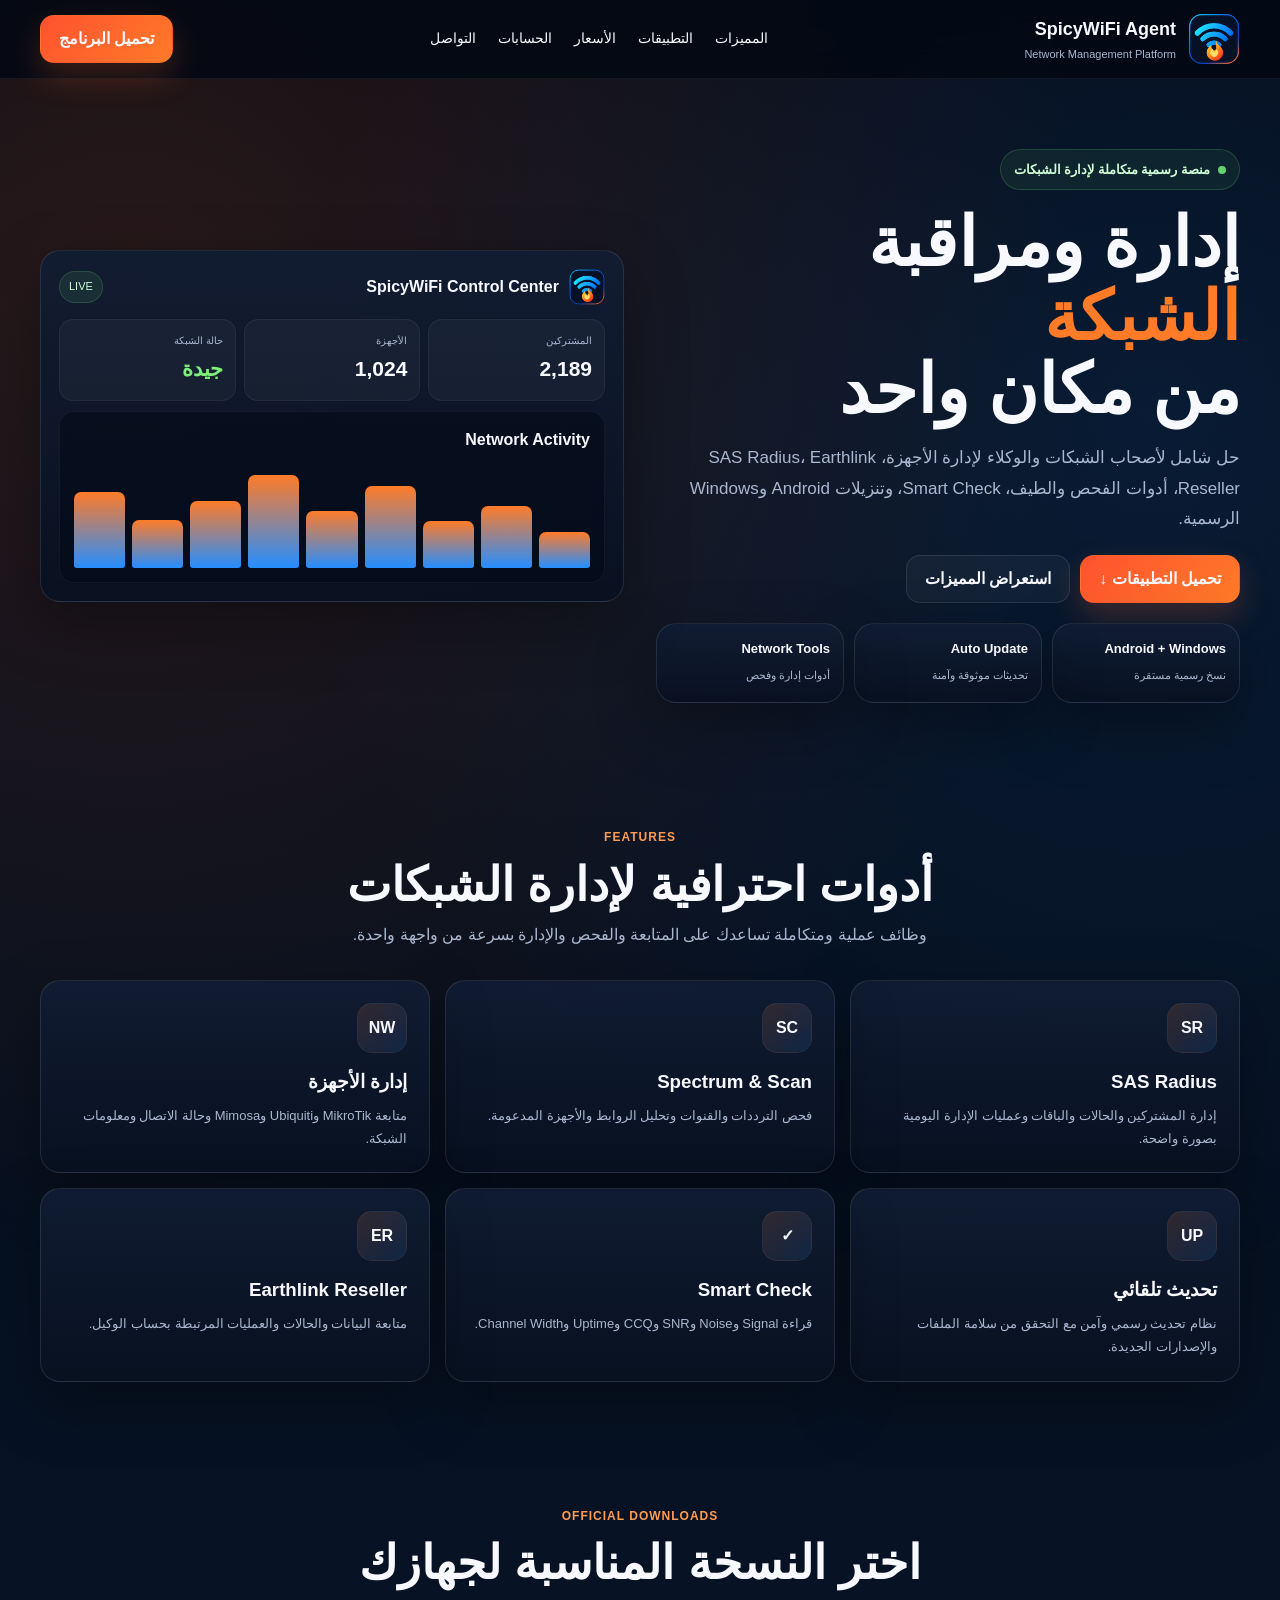
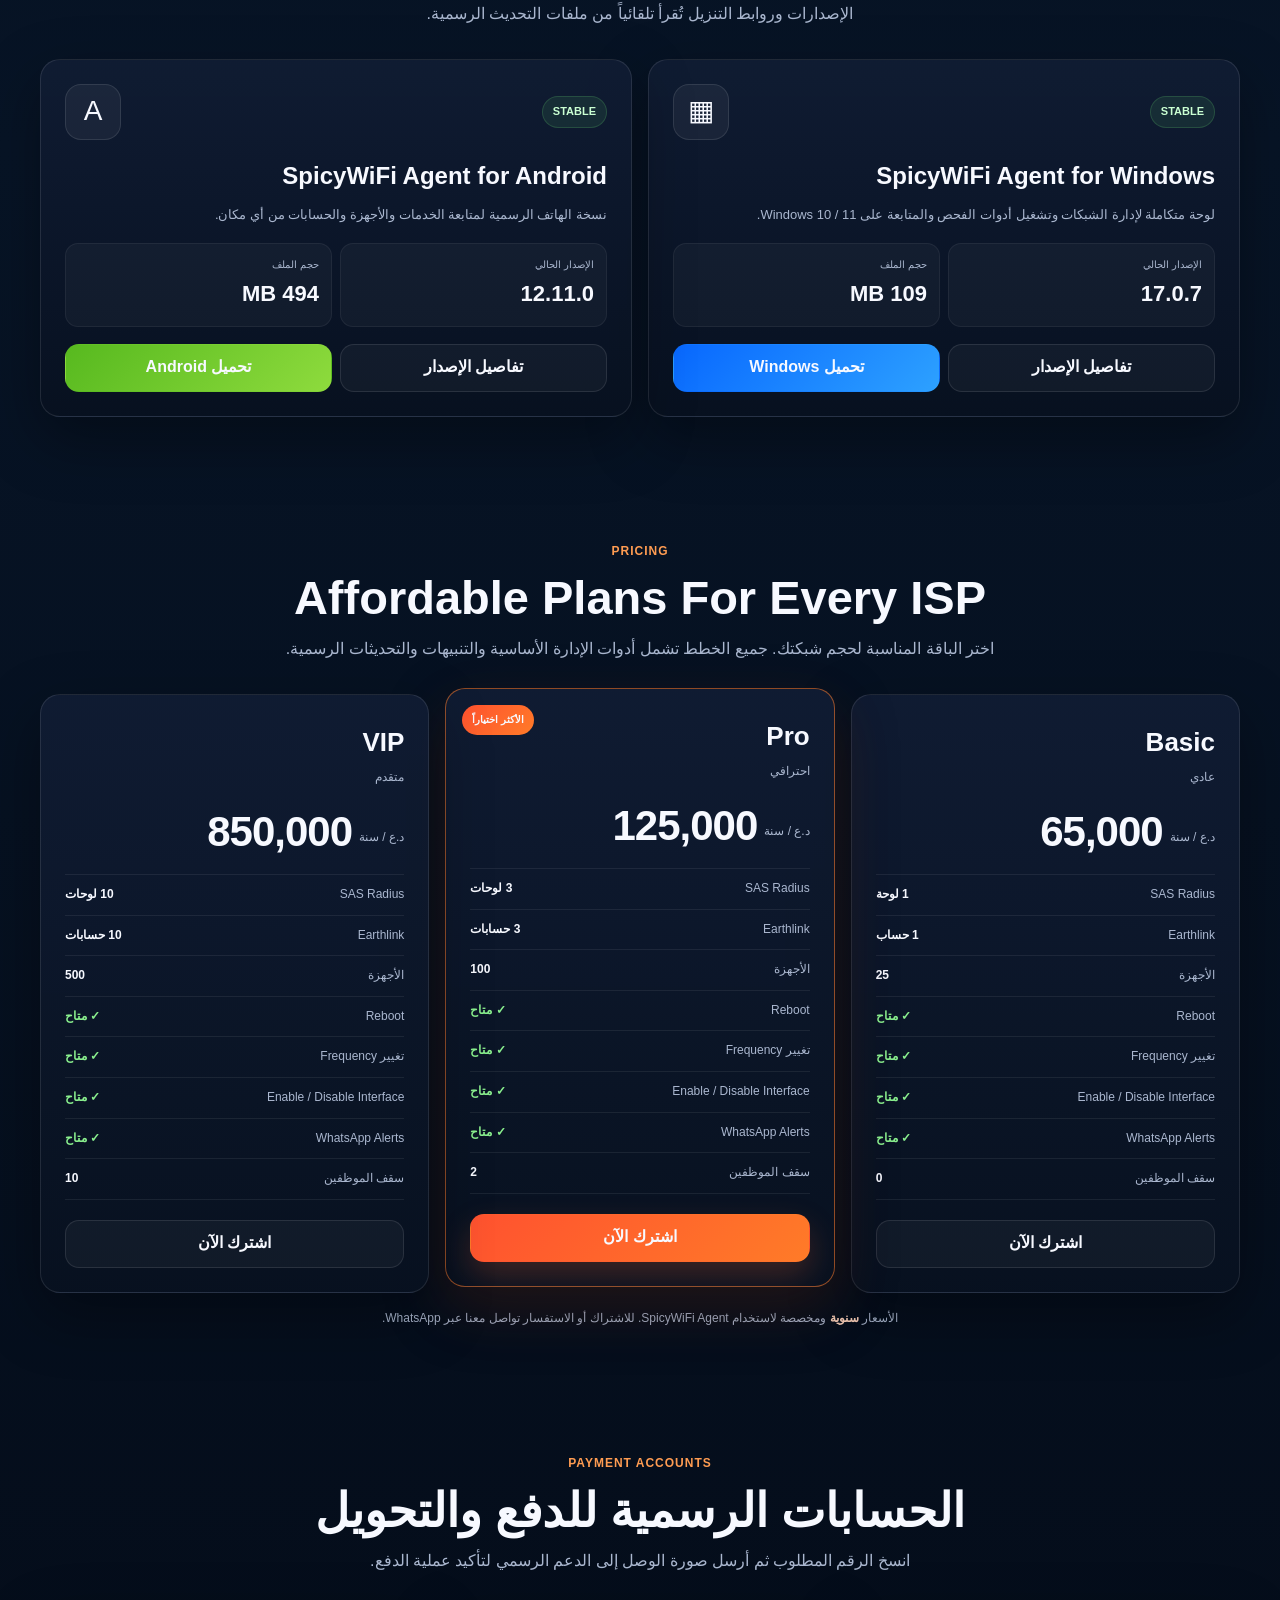
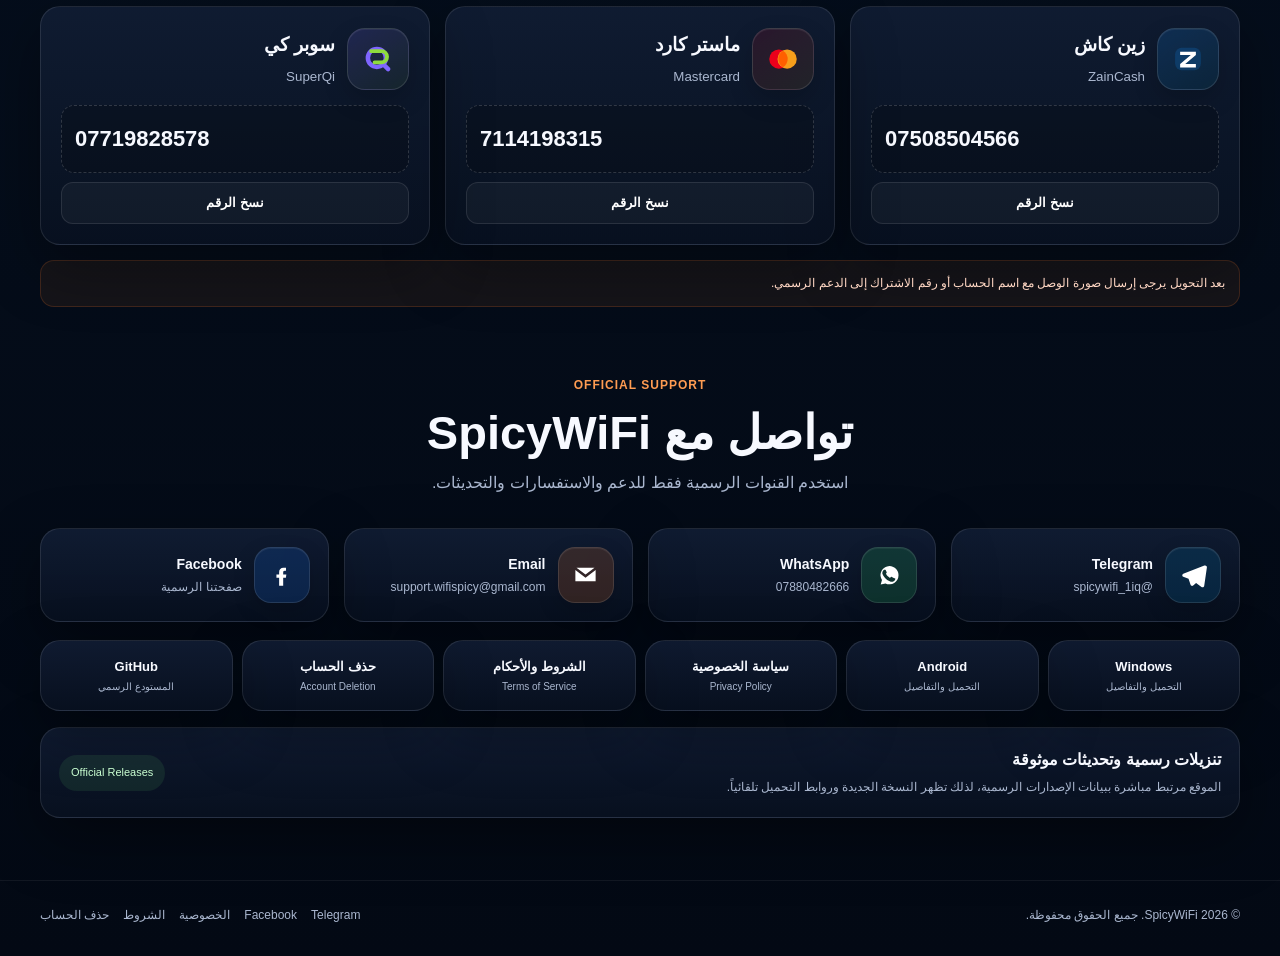
==== commit 7b331eaf: "Add SpicyWiFi Agent pricing plans" ====
--- a/index.html
+++ b/index.html
@@ -1,3 +1,3 @@
 <!doctype html><html lang="ar" dir="rtl"><head><meta charset="utf-8"><meta name="viewport" content="width=device-width,initial-scale=1,viewport-fit=cover"><meta name="theme-color" content="#06101f"><meta name="description" content="الموقع الرسمي لـ SpicyWiFi Agent — إدارة الشبكات، التنزيلات الرسمية، الحسابات والدعم الفني."><title>SpicyWiFi Agent | Network Management Platform</title><link rel="icon" href="logo-spicywifi.svg" type="image/svg+xml"><style>
-:root{--bg:#050b16;--panel:#0c182c;--line:rgba(255,255,255,.1);--text:#f7f9ff;--muted:#aab7cf;--orange:#ff7b28;--blue:#258eff;--green:#64d26f;--shadow:0 22px 60px rgba(0,0,0,.34)}*{box-sizing:border-box}html{scroll-behavior:smooth}body{margin:0;font-family:Tahoma,Arial,sans-serif;color:var(--text);background:radial-gradient(circle at 10% 7%,rgba(255,110,45,.14),transparent 24%),radial-gradient(circle at 90% 10%,rgba(37,142,255,.12),transparent 22%),linear-gradient(180deg,#040914,#071426 42%,#030914);line-height:1.8}a{text-decoration:none;color:inherit}.container{width:min(1200px,calc(100% - 28px));margin:auto}.nav{position:sticky;top:0;z-index:30;background:rgba(3,9,19,.86);backdrop-filter:blur(16px);border-bottom:1px solid rgba(255,255,255,.06)}.navin{min-height:78px;display:flex;align-items:center;justify-content:space-between;gap:15px}.brand{display:flex;align-items:center;gap:12px}.brand img{width:52px;height:52px;border-radius:16px}.brand b{display:block;font-size:18px}.brand small{display:block;color:var(--muted);font-size:11px}.links{display:flex;gap:22px;font-size:14px}.menu{display:none;width:42px;height:42px;border:1px solid var(--line);border-radius:12px;background:rgba(255,255,255,.04);color:#fff}.btn{display:inline-flex;align-items:center;justify-content:center;min-height:48px;padding:0 18px;border-radius:14px;font-weight:900;border:1px solid transparent}.primary{background:linear-gradient(135deg,#ff522f,var(--orange));box-shadow:0 14px 32px rgba(255,105,45,.22)}.secondary{background:rgba(255,255,255,.04);border-color:var(--line)}.blue{background:linear-gradient(135deg,#0868ff,#2da1ff)}.green{background:linear-gradient(135deg,#57b91f,#8edb3d)}section{padding:62px 0}.hero{padding-top:70px}.hero-grid{display:grid;grid-template-columns:1fr 1fr;gap:32px;align-items:center}.pill{display:inline-flex;align-items:center;gap:8px;padding:8px 13px;border-radius:999px;border:1px solid rgba(100,210,111,.22);background:rgba(100,210,111,.08);color:#d0ffd6;font-size:13px;font-weight:800}.pill:before{content:"";width:8px;height:8px;border-radius:50%;background:var(--green)}h1{font-size:clamp(42px,5.3vw,70px);line-height:1.08;margin:16px 0 14px}.accent{color:var(--orange)}.lead{color:var(--muted);font-size:17px}.actions{display:flex;flex-wrap:wrap;gap:10px;margin-top:20px}.trust{display:grid;grid-template-columns:repeat(3,1fr);gap:10px;margin-top:20px}.trust div,.glass{background:linear-gradient(180deg,rgba(17,29,52,.9),rgba(8,17,32,.92));border:1px solid var(--line);border-radius:20px;box-shadow:var(--shadow)}.trust div{padding:13px}.trust b{display:block;font-size:13px}.trust span{color:var(--muted);font-size:11px}.dash{padding:18px}.dashhead{display:flex;align-items:center;justify-content:space-between;margin-bottom:14px}.dashbrand{display:flex;align-items:center;gap:10px}.dashbrand img{width:36px;height:36px;border-radius:11px}.live{font-size:11px;color:#caffd2;background:rgba(100,210,111,.1);border:1px solid rgba(100,210,111,.2);border-radius:999px;padding:5px 9px}.metrics{display:grid;grid-template-columns:repeat(3,1fr);gap:8px}.metric{padding:12px;border-radius:14px;background:rgba(255,255,255,.035);border:1px solid rgba(255,255,255,.06)}.metric small{display:block;color:var(--muted);font-size:10px}.metric b{display:block;font-size:21px}.chart{margin-top:10px;padding:14px;border-radius:15px;background:rgba(2,8,19,.48);border:1px solid rgba(255,255,255,.05)}.bars{height:105px;display:flex;align-items:flex-end;gap:7px;margin-top:8px}.bars i{flex:1;border-radius:7px 7px 3px 3px;background:linear-gradient(180deg,var(--orange),var(--blue))}.head{text-align:center;max-width:800px;margin:0 auto 30px}.eyebrow{font-size:12px;font-weight:900;color:#ff9c52;letter-spacing:1px}.head h2{font-size:clamp(30px,4vw,47px);line-height:1.2;margin:8px 0}.head p{color:var(--muted);margin:0}.grid3{display:grid;grid-template-columns:repeat(3,1fr);gap:15px}.card{padding:22px}.ico{width:50px;height:50px;border-radius:15px;display:grid;place-items:center;background:linear-gradient(135deg,rgba(255,123,40,.15),rgba(37,142,255,.12));border:1px solid rgba(255,255,255,.05);font-weight:900}.card h3{margin:12px 0 5px}.card p{margin:0;color:var(--muted);font-size:13px}.downloads{display:grid;grid-template-columns:repeat(2,1fr);gap:16px}.app{padding:24px}.apptop{display:flex;justify-content:space-between;align-items:center}.stable{font-size:11px;font-weight:900;color:#caffd2;background:rgba(100,210,111,.1);border:1px solid rgba(100,210,111,.2);border-radius:999px;padding:5px 10px}.platform{width:56px;height:56px;border-radius:16px;display:grid;place-items:center;background:rgba(255,255,255,.05);border:1px solid var(--line);font-size:28px}.app h3{font-size:24px;margin:14px 0 6px}.app p{margin:0;color:var(--muted);font-size:13px}.meta{display:grid;grid-template-columns:1fr 1fr;gap:8px;margin:17px 0}.meta div{padding:12px;border-radius:13px;background:rgba(255,255,255,.035);border:1px solid rgba(255,255,255,.06)}.meta span{display:block;color:var(--muted);font-size:10px}.meta b{font-size:22px}.appactions{display:grid;grid-template-columns:1fr 1fr;gap:8px}.payments{display:grid;grid-template-columns:repeat(3,1fr);gap:15px}.pay{padding:20px}.paytop{display:flex;align-items:center;gap:12px}.paylogo{width:62px;height:62px;border-radius:18px;display:grid;place-items:center;border:1px solid rgba(255,255,255,.12);background:linear-gradient(145deg,rgba(255,255,255,.075),rgba(255,255,255,.035));overflow:hidden;box-shadow:inset 0 1px 0 rgba(255,255,255,.06),0 10px 24px rgba(0,0,0,.18)}.paylogo svg{width:36px;height:36px}.paylogo.master svg{width:44px;height:30px}.pay h3{margin:0}.pay small{color:var(--muted)}.number{direction:ltr;text-align:left;padding:13px;border-radius:13px;background:rgba(0,0,0,.18);border:1px dashed rgba(255,255,255,.16);font-size:22px;font-weight:900;margin:14px 0 9px}.copy{width:100%;min-height:42px;border-radius:12px;border:1px solid var(--line);background:rgba(255,255,255,.04);color:#fff;font-weight:800}.notice{margin-top:15px;padding:12px 14px;border-radius:14px;border:1px solid rgba(255,123,40,.18);background:rgba(255,123,40,.07);color:#ffd7c4;font-size:12px}.contacts{display:grid;grid-template-columns:repeat(4,1fr);gap:15px}.contact{padding:18px;display:flex;align-items:center;gap:12px}.contactmark{width:56px;height:56px;border-radius:17px;display:grid;place-items:center;border:1px solid rgba(255,255,255,.11);overflow:hidden;color:#fff;box-shadow:inset 0 1px 0 rgba(255,255,255,.05),0 8px 22px rgba(0,0,0,.15)}.contactmark svg{width:27px;height:27px;fill:currentColor}.telegram{background:rgba(0,136,204,.16)}.whatsapp{background:rgba(37,211,102,.16)}.email{background:rgba(255,123,40,.16)}.facebook{background:rgba(24,119,242,.18)}.contact b{display:block}.contact span{display:block;color:var(--muted);font-size:12px;overflow-wrap:anywhere}.legal{display:grid;grid-template-columns:repeat(6,1fr);gap:9px;margin-top:18px}.legal a{padding:14px;text-align:center}.legal b{display:block;font-size:13px}.legal span{display:block;color:var(--muted);font-size:10px}.security{margin-top:16px;padding:18px;display:flex;align-items:center;justify-content:space-between;gap:16px}.security p{margin:2px 0 0;color:var(--muted);font-size:12px}.seal{padding:8px 12px;border-radius:999px;background:rgba(100,210,111,.1);color:#caffd2;font-size:11px}.zainpay{background:linear-gradient(145deg,rgba(20,143,255,.17),rgba(0,207,255,.07))}.master{background:linear-gradient(145deg,rgba(235,0,27,.12),rgba(247,158,27,.09))}.superqipay{background:linear-gradient(145deg,rgba(127,101,255,.16),rgba(142,219,61,.07))}#accounts{padding-bottom:34px}#contact{padding-top:34px}.paytop{min-height:64px}.contact{min-height:94px}.contact b{font-size:14px}footer{padding:24px 0 30px;border-top:1px solid rgba(255,255,255,.06);color:var(--muted);font-size:12px}.foot{display:flex;justify-content:space-between;gap:16px}.footlinks{display:flex;gap:14px;flex-wrap:wrap}@media(max-width:980px){.hero-grid,.downloads,.payments,.contacts{grid-template-columns:1fr 1fr}.grid3,.legal{grid-template-columns:1fr 1fr}.links{display:none}.menu{display:inline-grid;place-items:center}}@media(max-width:680px){section{padding:46px 0}.hero{padding-top:46px}.hero-grid,.downloads,.payments,.grid3,.legal,.trust,.metrics,.meta,.appactions{grid-template-columns:1fr}.contacts{grid-template-columns:repeat(2,minmax(0,1fr));gap:10px}.hero-grid>div:nth-child(2){order:-1}.brand small{display:none}.brand b{font-size:15px}.brand img{width:44px;height:44px}.navcta{display:none}.links{position:absolute;top:68px;left:14px;right:14px;display:none;flex-direction:column;gap:4px;padding:12px;background:#081326;border:1px solid var(--line);border-radius:15px}.links.open{display:flex}.links a{padding:9px 12px}.actions .btn{width:100%}.security,.foot{flex-direction:column;text-align:center;align-items:center}h1{font-size:42px}.lead{font-size:15px}.number{font-size:20px}#accounts{padding-bottom:24px}#contact{padding-top:24px}#accounts .head{margin-bottom:24px}#accounts .head h2{font-size:31px;line-height:1.3}#accounts .head p{font-size:13px}.pay{padding:18px}.paylogo{width:60px;height:60px}.paylogo svg{width:35px;height:35px}.contact{padding:14px 12px;min-height:86px;gap:10px;align-items:center}.contactmark{width:50px;height:50px;flex:0 0 50px}.contactmark svg{width:24px;height:24px}.contact b{font-size:13px}.contact span{font-size:10.5px;line-height:1.45}.notice{margin-top:12px}.head{margin-bottom:25px}}@media(max-width:380px){.contacts{grid-template-columns:1fr}.contact{min-height:78px}}
-</style></head><body><header class="nav"><div class="container navin"><a class="brand" href="#top"><img src="logo-spicywifi.svg" alt="SpicyWiFi"><span><b>SpicyWiFi Agent</b><small>Network Management Platform</small></span></a><nav class="links" id="navLinks"><a href="#features">المميزات</a><a href="#downloads">التطبيقات</a><a href="#accounts">الحسابات</a><a href="#contact">التواصل</a></nav><button class="menu" id="menu" aria-label="القائمة">☰</button><a class="btn primary navcta" href="#downloads">تحميل البرنامج</a></div></header><main id="top"><section class="hero"><div class="container hero-grid"><div><span class="pill">منصة رسمية متكاملة لإدارة الشبكات</span><h1>إدارة ومراقبة <span class="accent">الشبكة</span><br>من مكان واحد</h1><p class="lead">حل شامل لأصحاب الشبكات والوكلاء لإدارة الأجهزة، SAS Radius، Earthlink Reseller، أدوات الفحص والطيف، Smart Check، وتنزيلات Android وWindows الرسمية.</p><div class="actions"><a class="btn primary" href="#downloads">تحميل التطبيقات ↓</a><a class="btn secondary" href="#features">استعراض المميزات</a></div><div class="trust"><div><b>Android + Windows</b><span>نسخ رسمية مستقرة</span></div><div><b>Auto Update</b><span>تحديثات موثوقة وآمنة</span></div><div><b>Network Tools</b><span>أدوات إدارة وفحص</span></div></div></div><div class="dash glass"><div class="dashhead"><div class="dashbrand"><img src="logo-spicywifi.svg" alt=""><b>SpicyWiFi Control Center</b></div><span class="live">LIVE</span></div><div class="metrics"><div class="metric"><small>المشتركين</small><b>2,189</b></div><div class="metric"><small>الأجهزة</small><b>1,024</b></div><div class="metric"><small>حالة الشبكة</small><b style="color:#7eef78">جيدة</b></div></div><div class="chart"><b>Network Activity</b><div class="bars"><i style="height:34%"></i><i style="height:59%"></i><i style="height:45%"></i><i style="height:78%"></i><i style="height:54%"></i><i style="height:88%"></i><i style="height:64%"></i><i style="height:46%"></i><i style="height:72%"></i></div></div></div></div></section><section id="features"><div class="container"><div class="head"><div class="eyebrow">FEATURES</div><h2>أدوات احترافية لإدارة الشبكات</h2><p>وظائف عملية ومتكاملة تساعدك على المتابعة والفحص والإدارة بسرعة من واجهة واحدة.</p></div><div class="grid3"><article class="card glass"><div class="ico">SR</div><h3>SAS Radius</h3><p>إدارة المشتركين والحالات والباقات وعمليات الإدارة اليومية بصورة واضحة.</p></article><article class="card glass"><div class="ico">SC</div><h3>Spectrum & Scan</h3><p>فحص الترددات والقنوات وتحليل الروابط والأجهزة المدعومة.</p></article><article class="card glass"><div class="ico">NW</div><h3>إدارة الأجهزة</h3><p>متابعة MikroTik وUbiquiti وMimosa وحالة الاتصال ومعلومات الشبكة.</p></article><article class="card glass"><div class="ico">UP</div><h3>تحديث تلقائي</h3><p>نظام تحديث رسمي وآمن مع التحقق من سلامة الملفات والإصدارات الجديدة.</p></article><article class="card glass"><div class="ico">✓</div><h3>Smart Check</h3><p>قراءة Signal وNoise وSNR وCCQ وUptime وChannel Width.</p></article><article class="card glass"><div class="ico">ER</div><h3>Earthlink Reseller</h3><p>متابعة البيانات والحالات والعمليات المرتبطة بحساب الوكيل.</p></article></div></div></section><section id="downloads"><div class="container"><div class="head"><div class="eyebrow">OFFICIAL DOWNLOADS</div><h2>اختر النسخة المناسبة لجهازك</h2><p>الإصدارات وروابط التنزيل تُقرأ تلقائياً من ملفات التحديث الرسمية.</p></div><div class="downloads"><article class="app glass"><div class="apptop"><span class="stable">STABLE</span><div class="platform">▦</div></div><h3>SpicyWiFi Agent for Windows</h3><p>لوحة متكاملة لإدارة الشبكات وتشغيل أدوات الفحص والمتابعة على Windows 10 / 11.</p><div class="meta"><div><span>الإصدار الحالي</span><b id="wv">17.0.7</b></div><div><span>حجم الملف</span><b id="ws">109 MB</b></div></div><div class="appactions"><a class="btn secondary" href="windows.html">تفاصيل الإصدار</a><a class="btn blue" id="wd" href="windows.html">تحميل Windows</a></div></article><article class="app glass"><div class="apptop"><span class="stable">STABLE</span><div class="platform">A</div></div><h3>SpicyWiFi Agent for Android</h3><p>نسخة الهاتف الرسمية لمتابعة الخدمات والأجهزة والحسابات من أي مكان.</p><div class="meta"><div><span>الإصدار الحالي</span><b id="av">12.1.22</b></div><div><span>حجم الملف</span><b id="as">6.1 MB</b></div></div><div class="appactions"><a class="btn secondary" href="android.html">تفاصيل الإصدار</a><a class="btn green" id="ad" href="android.html">تحميل Android</a></div></article></div></div></section><section id="accounts"><div class="container"><div class="head"><div class="eyebrow">PAYMENT ACCOUNTS</div><h2>الحسابات الرسمية للدفع والتحويل</h2><p>انسخ الرقم المطلوب ثم أرسل صورة الوصل إلى الدعم الرسمي لتأكيد عملية الدفع.</p></div><div class="payments"><article class="pay glass"><div class="paytop"><div class="paylogo zainpay"><svg viewBox="0 0 64 64"><rect x="9" y="12" width="46" height="40" rx="12" fill="#148fff" opacity=".18"/><path d="M18 19h28v6L27 41h19v6H18v-6l19-16H18z" fill="#fff"/></svg></div><div><h3>زين كاش</h3><small>ZainCash</small></div></div><div class="number" id="zain">07508504566</div><button class="copy" data-copy="zain">نسخ الرقم</button></article><article class="pay glass"><div class="paytop"><div class="paylogo master"><svg viewBox="0 0 64 40"><circle cx="26" cy="20" r="14" fill="#EB001B"/><circle cx="38" cy="20" r="14" fill="#F79E1B"/><path d="M32 8a14 14 0 0 1 0 24a14 14 0 0 1 0-24Z" fill="#FF5F00"/></svg></div><div><h3>ماستر كارد</h3><small>Mastercard</small></div></div><div class="number" id="mc">7114198315</div><button class="copy" data-copy="mc">نسخ الرقم</button></article><article class="pay glass"><div class="paytop"><div class="paylogo superqipay"><svg viewBox="0 0 64 64"><circle cx="30" cy="30" r="16" fill="none" stroke="#7f65ff" stroke-width="8"/><path d="M40 40l10 10" stroke="#7f65ff" stroke-width="8" stroke-linecap="round"/><path d="M20 18h18a10 10 0 0 1 0 20H26" fill="none" stroke="#8edb3d" stroke-width="7" stroke-linecap="round"/></svg></div><div><h3>سوبر كي</h3><small>SuperQi</small></div></div><div class="number" id="sq">07719828578</div><button class="copy" data-copy="sq">نسخ الرقم</button></article></div><div class="notice">بعد التحويل يرجى إرسال صورة الوصل مع اسم الحساب أو رقم الاشتراك إلى الدعم الرسمي.</div></div></section><section id="contact"><div class="container"><div class="head"><div class="eyebrow">OFFICIAL SUPPORT</div><h2>تواصل مع SpicyWiFi</h2><p>استخدم القنوات الرسمية فقط للدعم والاستفسارات والتحديثات.</p></div><div class="contacts"><a class="contact glass" href="https://t.me/spicywifi_1iq" target="_blank" rel="noopener"><div class="contactmark telegram"><svg viewBox="0 0 24 24"><path d="M21.7 3.2 2.9 10.4c-1.2.5-1.2 2.2 0 2.7l4.7 1.7 1.8 5.5c.3 1 1.5 1.3 2.3.6l2.6-2.2 4.8 3.5c.9.7 2.2.2 2.4-.9L23.9 4.9c.2-1.2-1-2.2-2.2-1.7Z"/></svg></div><div><b>Telegram</b><span>@spicywifi_1iq</span></div></a><a class="contact glass" href="https://wa.me/9647880482666" target="_blank" rel="noopener"><div class="contactmark whatsapp"><svg viewBox="0 0 24 24"><path d="M20 11.9A8 8 0 0 1 8.4 19l-4.2 1.1 1.1-4.1A8 8 0 1 1 20 11.9Zm-4.7 2c-.2-.1-1.3-.6-1.5-.7-.2-.1-.4-.1-.6.1l-.4.5c-.2.2-.4.2-.7.1-.7-.3-2.5-1.8-3.1-3.2-.2-.3 0-.5.1-.7l.3-.4c.2-.2.2-.4.1-.6-.1-.2-.7-1.3-.9-1.8-.2-.4-.4-.4-.6-.4h-.5c-.2 0-.5.1-.7.3-.8.8-1.2 1.8-1.2 2.6 0 .3.1.7.2 1 .5 1.5 1.7 3.1 3.1 4.3 1.9 1.7 4 2.4 5.3 2.6.4.1.8 0 1.1-.2.7-.3 1.5-1.1 1.7-1.7.2-.5.2-.9.1-1Z"/></svg></div><div><b>WhatsApp</b><span>07880482666</span></div></a><a class="contact glass" href="mailto:support.wifispicy@gmail.com"><div class="contactmark email"><svg viewBox="0 0 24 24"><path d="M3 7l9 7 9-7v10H3V7Zm1-2h16l-8 6-8-6Z"/></svg></div><div><b>Email</b><span>support.wifispicy@gmail.com</span></div></a><a class="contact glass" href="https://www.facebook.com/share/1FGYPF69f1/" target="_blank" rel="noopener"><div class="contactmark facebook"><svg viewBox="0 0 24 24"><path d="M13.5 21v-7h2.4l.4-2.9h-2.8V9.2c0-.8.2-1.5 1.5-1.5H16V5.1c-.3 0-1.2-.1-2.3-.1-2.3 0-3.8 1.4-3.8 4v2.1H7.5V14h2.4v7h3.6Z"/></svg></div><div><b>Facebook</b><span>صفحتنا الرسمية</span></div></a></div><div class="legal"><a class="glass" href="windows.html"><b>Windows</b><span>التحميل والتفاصيل</span></a><a class="glass" href="android.html"><b>Android</b><span>التحميل والتفاصيل</span></a><a class="glass" href="privacy-policy.html"><b>سياسة الخصوصية</b><span>Privacy Policy</span></a><a class="glass" href="terms.html"><b>الشروط والأحكام</b><span>Terms of Service</span></a><a class="glass" href="delete-account.html"><b>حذف الحساب</b><span>Account Deletion</span></a><a class="glass" href="https://github.com/engfaris98/spicywifi" target="_blank" rel="noopener"><b>GitHub</b><span>المستودع الرسمي</span></a></div><div class="security glass"><div><strong>تنزيلات رسمية وتحديثات موثوقة</strong><p>الموقع مرتبط مباشرة ببيانات الإصدارات الرسمية، لذلك تظهر النسخة الجديدة وروابط التحميل تلقائياً.</p></div><div class="seal">Official Releases</div></div></div></section></main><footer><div class="container foot"><div>© <span id="year"></span> SpicyWiFi. جميع الحقوق محفوظة.</div><div class="footlinks"><a href="https://t.me/spicywifi_1iq" target="_blank">Telegram</a><a href="https://www.facebook.com/share/1FGYPF69f1/" target="_blank">Facebook</a><a href="privacy-policy.html">الخصوصية</a><a href="terms.html">الشروط</a><a href="delete-account.html">حذف الحساب</a></div></div></footer><script>document.getElementById('year').textContent=new Date().getFullYear();const menu=document.getElementById('menu'),links=document.getElementById('navLinks');menu.onclick=()=>{const o=links.classList.toggle('open');menu.textContent=o?'×':'☰'};links.querySelectorAll('a').forEach(a=>a.onclick=()=>links.classList.remove('open'));const mb=b=>{if(!b)return'—';const m=b/1048576;return(m>=100?m.toFixed(0):m.toFixed(1))+' MB'};async function mf(file,ids){try{const r=await fetch(file+'?v='+Date.now(),{cache:'no-store'}),d=await r.json();if(d.version)document.getElementById(ids.v).textContent=d.version;if(d.sizeBytes)document.getElementById(ids.s).textContent=mb(d.sizeBytes);if(d.downloadUrl)document.getElementById(ids.d).href=d.downloadUrl}catch{}}mf('windows-version.json',{v:'wv',s:'ws',d:'wd'});mf('android-version.json',{v:'av',s:'as',d:'ad'});document.querySelectorAll('.copy').forEach(b=>b.onclick=async()=>{const v=document.getElementById(b.dataset.copy).textContent.trim(),t=b.textContent;try{await navigator.clipboard.writeText(v);b.textContent='تم النسخ ✓';setTimeout(()=>b.textContent=t,1400)}catch{alert('انسخ الرقم يدوياً: '+v)}});</script></body></html>+:root{--bg:#050b16;--panel:#0c182c;--line:rgba(255,255,255,.1);--text:#f7f9ff;--muted:#aab7cf;--orange:#ff7b28;--blue:#258eff;--green:#64d26f;--shadow:0 22px 60px rgba(0,0,0,.34)}*{box-sizing:border-box}html{scroll-behavior:smooth}body{margin:0;font-family:Tahoma,Arial,sans-serif;color:var(--text);background:radial-gradient(circle at 10% 7%,rgba(255,110,45,.14),transparent 24%),radial-gradient(circle at 90% 10%,rgba(37,142,255,.12),transparent 22%),linear-gradient(180deg,#040914,#071426 42%,#030914);line-height:1.8}a{text-decoration:none;color:inherit}.container{width:min(1200px,calc(100% - 28px));margin:auto}.nav{position:sticky;top:0;z-index:30;background:rgba(3,9,19,.86);backdrop-filter:blur(16px);border-bottom:1px solid rgba(255,255,255,.06)}.navin{min-height:78px;display:flex;align-items:center;justify-content:space-between;gap:15px}.brand{display:flex;align-items:center;gap:12px}.brand img{width:52px;height:52px;border-radius:16px}.brand b{display:block;font-size:18px}.brand small{display:block;color:var(--muted);font-size:11px}.links{display:flex;gap:22px;font-size:14px}.menu{display:none;width:42px;height:42px;border:1px solid var(--line);border-radius:12px;background:rgba(255,255,255,.04);color:#fff}.btn{display:inline-flex;align-items:center;justify-content:center;min-height:48px;padding:0 18px;border-radius:14px;font-weight:900;border:1px solid transparent}.primary{background:linear-gradient(135deg,#ff522f,var(--orange));box-shadow:0 14px 32px rgba(255,105,45,.22)}.secondary{background:rgba(255,255,255,.04);border-color:var(--line)}.blue{background:linear-gradient(135deg,#0868ff,#2da1ff)}.green{background:linear-gradient(135deg,#57b91f,#8edb3d)}section{padding:62px 0}.hero{padding-top:70px}.hero-grid{display:grid;grid-template-columns:1fr 1fr;gap:32px;align-items:center}.pill{display:inline-flex;align-items:center;gap:8px;padding:8px 13px;border-radius:999px;border:1px solid rgba(100,210,111,.22);background:rgba(100,210,111,.08);color:#d0ffd6;font-size:13px;font-weight:800}.pill:before{content:"";width:8px;height:8px;border-radius:50%;background:var(--green)}h1{font-size:clamp(42px,5.3vw,70px);line-height:1.08;margin:16px 0 14px}.accent{color:var(--orange)}.lead{color:var(--muted);font-size:17px}.actions{display:flex;flex-wrap:wrap;gap:10px;margin-top:20px}.trust{display:grid;grid-template-columns:repeat(3,1fr);gap:10px;margin-top:20px}.trust div,.glass{background:linear-gradient(180deg,rgba(17,29,52,.9),rgba(8,17,32,.92));border:1px solid var(--line);border-radius:20px;box-shadow:var(--shadow)}.trust div{padding:13px}.trust b{display:block;font-size:13px}.trust span{color:var(--muted);font-size:11px}.dash{padding:18px}.dashhead{display:flex;align-items:center;justify-content:space-between;margin-bottom:14px}.dashbrand{display:flex;align-items:center;gap:10px}.dashbrand img{width:36px;height:36px;border-radius:11px}.live{font-size:11px;color:#caffd2;background:rgba(100,210,111,.1);border:1px solid rgba(100,210,111,.2);border-radius:999px;padding:5px 9px}.metrics{display:grid;grid-template-columns:repeat(3,1fr);gap:8px}.metric{padding:12px;border-radius:14px;background:rgba(255,255,255,.035);border:1px solid rgba(255,255,255,.06)}.metric small{display:block;color:var(--muted);font-size:10px}.metric b{display:block;font-size:21px}.chart{margin-top:10px;padding:14px;border-radius:15px;background:rgba(2,8,19,.48);border:1px solid rgba(255,255,255,.05)}.bars{height:105px;display:flex;align-items:flex-end;gap:7px;margin-top:8px}.bars i{flex:1;border-radius:7px 7px 3px 3px;background:linear-gradient(180deg,var(--orange),var(--blue))}.head{text-align:center;max-width:800px;margin:0 auto 30px}.eyebrow{font-size:12px;font-weight:900;color:#ff9c52;letter-spacing:1px}.head h2{font-size:clamp(30px,4vw,47px);line-height:1.2;margin:8px 0}.head p{color:var(--muted);margin:0}.grid3{display:grid;grid-template-columns:repeat(3,1fr);gap:15px}.card{padding:22px}.ico{width:50px;height:50px;border-radius:15px;display:grid;place-items:center;background:linear-gradient(135deg,rgba(255,123,40,.15),rgba(37,142,255,.12));border:1px solid rgba(255,255,255,.05);font-weight:900}.card h3{margin:12px 0 5px}.card p{margin:0;color:var(--muted);font-size:13px}.downloads{display:grid;grid-template-columns:repeat(2,1fr);gap:16px}.app{padding:24px}.apptop{display:flex;justify-content:space-between;align-items:center}.stable{font-size:11px;font-weight:900;color:#caffd2;background:rgba(100,210,111,.1);border:1px solid rgba(100,210,111,.2);border-radius:999px;padding:5px 10px}.platform{width:56px;height:56px;border-radius:16px;display:grid;place-items:center;background:rgba(255,255,255,.05);border:1px solid var(--line);font-size:28px}.app h3{font-size:24px;margin:14px 0 6px}.app p{margin:0;color:var(--muted);font-size:13px}.meta{display:grid;grid-template-columns:1fr 1fr;gap:8px;margin:17px 0}.meta div{padding:12px;border-radius:13px;background:rgba(255,255,255,.035);border:1px solid rgba(255,255,255,.06)}.meta span{display:block;color:var(--muted);font-size:10px}.meta b{font-size:22px}.appactions{display:grid;grid-template-columns:1fr 1fr;gap:8px}.pricing-grid{display:grid;grid-template-columns:repeat(3,1fr);gap:16px;align-items:stretch}.price-card{padding:24px;position:relative;overflow:hidden;display:flex;flex-direction:column}.price-card.popular{border-color:rgba(255,123,40,.55);box-shadow:0 22px 60px rgba(255,101,43,.12),var(--shadow);transform:translateY(-6px)}.popular-badge{position:absolute;top:16px;left:16px;padding:6px 10px;border-radius:999px;background:linear-gradient(135deg,#ff522f,var(--orange));font-size:10px;font-weight:900}.plan-name{font-size:26px;font-weight:900;margin:0}.plan-sub{color:var(--muted);font-size:12px;margin:2px 0 14px}.price{display:flex;align-items:flex-end;gap:7px;margin:8px 0 17px;direction:ltr;justify-content:flex-end}.price strong{font-size:42px;line-height:1;font-weight:900;letter-spacing:-1px}.price span{color:var(--muted);font-size:12px;direction:rtl;padding-bottom:4px}.plan-features{display:grid;gap:0;margin:4px 0 20px;border-top:1px solid rgba(255,255,255,.07)}.plan-feature{display:flex;align-items:center;justify-content:space-between;gap:14px;padding:9px 0;border-bottom:1px solid rgba(255,255,255,.07);font-size:12px}.plan-feature span{color:var(--muted)}.plan-feature b{font-size:12px;text-align:left}.yes{color:#8af08e}.plan-btn{margin-top:auto;width:100%}.pricing-note{text-align:center;color:var(--muted);font-size:12px;margin-top:15px}.pricing-note b{color:#ffd5bf}.payments{display:grid;grid-template-columns:repeat(3,1fr);gap:15px}.pay{padding:20px}.paytop{display:flex;align-items:center;gap:12px}.paylogo{width:62px;height:62px;border-radius:18px;display:grid;place-items:center;border:1px solid rgba(255,255,255,.12);background:linear-gradient(145deg,rgba(255,255,255,.075),rgba(255,255,255,.035));overflow:hidden;box-shadow:inset 0 1px 0 rgba(255,255,255,.06),0 10px 24px rgba(0,0,0,.18)}.paylogo svg{width:36px;height:36px}.paylogo.master svg{width:44px;height:30px}.pay h3{margin:0}.pay small{color:var(--muted)}.number{direction:ltr;text-align:left;padding:13px;border-radius:13px;background:rgba(0,0,0,.18);border:1px dashed rgba(255,255,255,.16);font-size:22px;font-weight:900;margin:14px 0 9px}.copy{width:100%;min-height:42px;border-radius:12px;border:1px solid var(--line);background:rgba(255,255,255,.04);color:#fff;font-weight:800}.notice{margin-top:15px;padding:12px 14px;border-radius:14px;border:1px solid rgba(255,123,40,.18);background:rgba(255,123,40,.07);color:#ffd7c4;font-size:12px}.contacts{display:grid;grid-template-columns:repeat(4,1fr);gap:15px}.contact{padding:18px;display:flex;align-items:center;gap:12px}.contactmark{width:56px;height:56px;border-radius:17px;display:grid;place-items:center;border:1px solid rgba(255,255,255,.11);overflow:hidden;color:#fff;box-shadow:inset 0 1px 0 rgba(255,255,255,.05),0 8px 22px rgba(0,0,0,.15)}.contactmark svg{width:27px;height:27px;fill:currentColor}.telegram{background:rgba(0,136,204,.16)}.whatsapp{background:rgba(37,211,102,.16)}.email{background:rgba(255,123,40,.16)}.facebook{background:rgba(24,119,242,.18)}.contact b{display:block}.contact span{display:block;color:var(--muted);font-size:12px;overflow-wrap:anywhere}.legal{display:grid;grid-template-columns:repeat(6,1fr);gap:9px;margin-top:18px}.legal a{padding:14px;text-align:center}.legal b{display:block;font-size:13px}.legal span{display:block;color:var(--muted);font-size:10px}.security{margin-top:16px;padding:18px;display:flex;align-items:center;justify-content:space-between;gap:16px}.security p{margin:2px 0 0;color:var(--muted);font-size:12px}.seal{padding:8px 12px;border-radius:999px;background:rgba(100,210,111,.1);color:#caffd2;font-size:11px}.zainpay{background:linear-gradient(145deg,rgba(20,143,255,.17),rgba(0,207,255,.07))}.master{background:linear-gradient(145deg,rgba(235,0,27,.12),rgba(247,158,27,.09))}.superqipay{background:linear-gradient(145deg,rgba(127,101,255,.16),rgba(142,219,61,.07))}#accounts{padding-bottom:34px}#contact{padding-top:34px}.paytop{min-height:64px}.contact{min-height:94px}.contact b{font-size:14px}footer{padding:24px 0 30px;border-top:1px solid rgba(255,255,255,.06);color:var(--muted);font-size:12px}.foot{display:flex;justify-content:space-between;gap:16px}.footlinks{display:flex;gap:14px;flex-wrap:wrap}@media(max-width:980px){.hero-grid,.downloads,.payments,.contacts,.pricing-grid{grid-template-columns:1fr 1fr}.grid3,.legal{grid-template-columns:1fr 1fr}.links{display:none}.menu{display:inline-grid;place-items:center}}@media(max-width:680px){section{padding:46px 0}.hero{padding-top:46px}.hero-grid,.downloads,.payments,.pricing-grid,.grid3,.legal,.trust,.metrics,.meta,.appactions{grid-template-columns:1fr}.contacts{grid-template-columns:repeat(2,minmax(0,1fr));gap:10px}.price-card.popular{transform:none}.price strong{font-size:38px}.hero-grid>div:nth-child(2){order:-1}.brand small{display:none}.brand b{font-size:15px}.brand img{width:44px;height:44px}.navcta{display:none}.links{position:absolute;top:68px;left:14px;right:14px;display:none;flex-direction:column;gap:4px;padding:12px;background:#081326;border:1px solid var(--line);border-radius:15px}.links.open{display:flex}.links a{padding:9px 12px}.actions .btn{width:100%}.security,.foot{flex-direction:column;text-align:center;align-items:center}h1{font-size:42px}.lead{font-size:15px}.number{font-size:20px}#accounts{padding-bottom:24px}#contact{padding-top:24px}#accounts .head{margin-bottom:24px}#accounts .head h2{font-size:31px;line-height:1.3}#accounts .head p{font-size:13px}.pay{padding:18px}.paylogo{width:60px;height:60px}.paylogo svg{width:35px;height:35px}.contact{padding:14px 12px;min-height:86px;gap:10px;align-items:center}.contactmark{width:50px;height:50px;flex:0 0 50px}.contactmark svg{width:24px;height:24px}.contact b{font-size:13px}.contact span{font-size:10.5px;line-height:1.45}.notice{margin-top:12px}.head{margin-bottom:25px}}@media(max-width:380px){.contacts{grid-template-columns:1fr}.contact{min-height:78px}}
+</style></head><body><header class="nav"><div class="container navin"><a class="brand" href="#top"><img src="logo-spicywifi.svg" alt="SpicyWiFi"><span><b>SpicyWiFi Agent</b><small>Network Management Platform</small></span></a><nav class="links" id="navLinks"><a href="#features">المميزات</a><a href="#downloads">التطبيقات</a><a href="#pricing">الأسعار</a><a href="#accounts">الحسابات</a><a href="#contact">التواصل</a></nav><button class="menu" id="menu" aria-label="القائمة">☰</button><a class="btn primary navcta" href="#downloads">تحميل البرنامج</a></div></header><main id="top"><section class="hero"><div class="container hero-grid"><div><span class="pill">منصة رسمية متكاملة لإدارة الشبكات</span><h1>إدارة ومراقبة <span class="accent">الشبكة</span><br>من مكان واحد</h1><p class="lead">حل شامل لأصحاب الشبكات والوكلاء لإدارة الأجهزة، SAS Radius، Earthlink Reseller، أدوات الفحص والطيف، Smart Check، وتنزيلات Android وWindows الرسمية.</p><div class="actions"><a class="btn primary" href="#downloads">تحميل التطبيقات ↓</a><a class="btn secondary" href="#features">استعراض المميزات</a></div><div class="trust"><div><b>Android + Windows</b><span>نسخ رسمية مستقرة</span></div><div><b>Auto Update</b><span>تحديثات موثوقة وآمنة</span></div><div><b>Network Tools</b><span>أدوات إدارة وفحص</span></div></div></div><div class="dash glass"><div class="dashhead"><div class="dashbrand"><img src="logo-spicywifi.svg" alt=""><b>SpicyWiFi Control Center</b></div><span class="live">LIVE</span></div><div class="metrics"><div class="metric"><small>المشتركين</small><b>2,189</b></div><div class="metric"><small>الأجهزة</small><b>1,024</b></div><div class="metric"><small>حالة الشبكة</small><b style="color:#7eef78">جيدة</b></div></div><div class="chart"><b>Network Activity</b><div class="bars"><i style="height:34%"></i><i style="height:59%"></i><i style="height:45%"></i><i style="height:78%"></i><i style="height:54%"></i><i style="height:88%"></i><i style="height:64%"></i><i style="height:46%"></i><i style="height:72%"></i></div></div></div></div></section><section id="features"><div class="container"><div class="head"><div class="eyebrow">FEATURES</div><h2>أدوات احترافية لإدارة الشبكات</h2><p>وظائف عملية ومتكاملة تساعدك على المتابعة والفحص والإدارة بسرعة من واجهة واحدة.</p></div><div class="grid3"><article class="card glass"><div class="ico">SR</div><h3>SAS Radius</h3><p>إدارة المشتركين والحالات والباقات وعمليات الإدارة اليومية بصورة واضحة.</p></article><article class="card glass"><div class="ico">SC</div><h3>Spectrum & Scan</h3><p>فحص الترددات والقنوات وتحليل الروابط والأجهزة المدعومة.</p></article><article class="card glass"><div class="ico">NW</div><h3>إدارة الأجهزة</h3><p>متابعة MikroTik وUbiquiti وMimosa وحالة الاتصال ومعلومات الشبكة.</p></article><article class="card glass"><div class="ico">UP</div><h3>تحديث تلقائي</h3><p>نظام تحديث رسمي وآمن مع التحقق من سلامة الملفات والإصدارات الجديدة.</p></article><article class="card glass"><div class="ico">✓</div><h3>Smart Check</h3><p>قراءة Signal وNoise وSNR وCCQ وUptime وChannel Width.</p></article><article class="card glass"><div class="ico">ER</div><h3>Earthlink Reseller</h3><p>متابعة البيانات والحالات والعمليات المرتبطة بحساب الوكيل.</p></article></div></div></section><section id="downloads"><div class="container"><div class="head"><div class="eyebrow">OFFICIAL DOWNLOADS</div><h2>اختر النسخة المناسبة لجهازك</h2><p>الإصدارات وروابط التنزيل تُقرأ تلقائياً من ملفات التحديث الرسمية.</p></div><div class="downloads"><article class="app glass"><div class="apptop"><span class="stable">STABLE</span><div class="platform">▦</div></div><h3>SpicyWiFi Agent for Windows</h3><p>لوحة متكاملة لإدارة الشبكات وتشغيل أدوات الفحص والمتابعة على Windows 10 / 11.</p><div class="meta"><div><span>الإصدار الحالي</span><b id="wv">17.0.7</b></div><div><span>حجم الملف</span><b id="ws">109 MB</b></div></div><div class="appactions"><a class="btn secondary" href="windows.html">تفاصيل الإصدار</a><a class="btn blue" id="wd" href="windows.html">تحميل Windows</a></div></article><article class="app glass"><div class="apptop"><span class="stable">STABLE</span><div class="platform">A</div></div><h3>SpicyWiFi Agent for Android</h3><p>نسخة الهاتف الرسمية لمتابعة الخدمات والأجهزة والحسابات من أي مكان.</p><div class="meta"><div><span>الإصدار الحالي</span><b id="av">12.1.22</b></div><div><span>حجم الملف</span><b id="as">6.1 MB</b></div></div><div class="appactions"><a class="btn secondary" href="android.html">تفاصيل الإصدار</a><a class="btn green" id="ad" href="android.html">تحميل Android</a></div></article></div></div></section><section id="pricing"><div class="container"><div class="head"><div class="eyebrow">PRICING</div><h2>Affordable Plans For Every ISP</h2><p>اختر الباقة المناسبة لحجم شبكتك. جميع الخطط تشمل أدوات الإدارة الأساسية والتنبيهات والتحديثات الرسمية.</p></div><div class="pricing-grid"><article class="price-card glass"><h3 class="plan-name">Basic</h3><div class="plan-sub">عادي</div><div class="price"><strong>65,000</strong><span>د.ع / سنة</span></div><div class="plan-features"><div class="plan-feature"><span>SAS Radius</span><b>1 لوحة</b></div><div class="plan-feature"><span>Earthlink</span><b>1 حساب</b></div><div class="plan-feature"><span>الأجهزة</span><b>25</b></div><div class="plan-feature"><span>Reboot</span><b class="yes">✓ متاح</b></div><div class="plan-feature"><span>تغيير Frequency</span><b class="yes">✓ متاح</b></div><div class="plan-feature"><span>Enable / Disable Interface</span><b class="yes">✓ متاح</b></div><div class="plan-feature"><span>WhatsApp Alerts</span><b class="yes">✓ متاح</b></div><div class="plan-feature"><span>سقف الموظفين</span><b>0</b></div></div><a class="btn secondary plan-btn" href="https://wa.me/9647880482666?text=%D8%A7%D9%84%D8%B3%D9%84%D8%A7%D9%85%20%D8%B9%D9%84%D9%8A%D9%83%D9%85%D8%8C%20%D8%A3%D8%B1%D9%8A%D8%AF%20%D8%A7%D9%84%D8%A7%D8%B4%D8%AA%D8%B1%D8%A7%D9%83%20%D9%81%D9%8A%20%D8%A8%D8%A7%D9%82%D8%A9%20SpicyWiFi%20Agent%20Basic%20%D8%A7%D9%84%D8%B3%D9%86%D9%88%D9%8A%D8%A9%20%D8%A8%D8%B3%D8%B9%D8%B1%2065%2C000%20%D8%AF.%D8%B9" target="_blank" rel="noopener">اشترك الآن</a></article><article class="price-card glass popular"><span class="popular-badge">الأكثر اختياراً</span><h3 class="plan-name">Pro</h3><div class="plan-sub">احترافي</div><div class="price"><strong>125,000</strong><span>د.ع / سنة</span></div><div class="plan-features"><div class="plan-feature"><span>SAS Radius</span><b>3 لوحات</b></div><div class="plan-feature"><span>Earthlink</span><b>3 حسابات</b></div><div class="plan-feature"><span>الأجهزة</span><b>100</b></div><div class="plan-feature"><span>Reboot</span><b class="yes">✓ متاح</b></div><div class="plan-feature"><span>تغيير Frequency</span><b class="yes">✓ متاح</b></div><div class="plan-feature"><span>Enable / Disable Interface</span><b class="yes">✓ متاح</b></div><div class="plan-feature"><span>WhatsApp Alerts</span><b class="yes">✓ متاح</b></div><div class="plan-feature"><span>سقف الموظفين</span><b>2</b></div></div><a class="btn primary plan-btn" href="https://wa.me/9647880482666?text=%D8%A7%D9%84%D8%B3%D9%84%D8%A7%D9%85%20%D8%B9%D9%84%D9%8A%D9%83%D9%85%D8%8C%20%D8%A3%D8%B1%D9%8A%D8%AF%20%D8%A7%D9%84%D8%A7%D8%B4%D8%AA%D8%B1%D8%A7%D9%83%20%D9%81%D9%8A%20%D8%A8%D8%A7%D9%82%D8%A9%20SpicyWiFi%20Agent%20Pro%20%D8%A7%D9%84%D8%B3%D9%86%D9%88%D9%8A%D8%A9%20%D8%A8%D8%B3%D8%B9%D8%B1%20125%2C000%20%D8%AF.%D8%B9" target="_blank" rel="noopener">اشترك الآن</a></article><article class="price-card glass"><h3 class="plan-name">VIP</h3><div class="plan-sub">متقدم</div><div class="price"><strong>850,000</strong><span>د.ع / سنة</span></div><div class="plan-features"><div class="plan-feature"><span>SAS Radius</span><b>10 لوحات</b></div><div class="plan-feature"><span>Earthlink</span><b>10 حسابات</b></div><div class="plan-feature"><span>الأجهزة</span><b>500</b></div><div class="plan-feature"><span>Reboot</span><b class="yes">✓ متاح</b></div><div class="plan-feature"><span>تغيير Frequency</span><b class="yes">✓ متاح</b></div><div class="plan-feature"><span>Enable / Disable Interface</span><b class="yes">✓ متاح</b></div><div class="plan-feature"><span>WhatsApp Alerts</span><b class="yes">✓ متاح</b></div><div class="plan-feature"><span>سقف الموظفين</span><b>10</b></div></div><a class="btn secondary plan-btn" href="https://wa.me/9647880482666?text=%D8%A7%D9%84%D8%B3%D9%84%D8%A7%D9%85%20%D8%B9%D9%84%D9%8A%D9%83%D9%85%D8%8C%20%D8%A3%D8%B1%D9%8A%D8%AF%20%D8%A7%D9%84%D8%A7%D8%B4%D8%AA%D8%B1%D8%A7%D9%83%20%D9%81%D9%8A%20%D8%A8%D8%A7%D9%82%D8%A9%20SpicyWiFi%20Agent%20VIP%20%D8%A7%D9%84%D8%B3%D9%86%D9%88%D9%8A%D8%A9%20%D8%A8%D8%B3%D8%B9%D8%B1%20850%2C000%20%D8%AF.%D8%B9" target="_blank" rel="noopener">اشترك الآن</a></article></div><div class="pricing-note">الأسعار <b>سنوية</b> ومخصصة لاستخدام SpicyWiFi Agent. للاشتراك أو الاستفسار تواصل معنا عبر WhatsApp.</div></div></section><section id="accounts"><div class="container"><div class="head"><div class="eyebrow">PAYMENT ACCOUNTS</div><h2>الحسابات الرسمية للدفع والتحويل</h2><p>انسخ الرقم المطلوب ثم أرسل صورة الوصل إلى الدعم الرسمي لتأكيد عملية الدفع.</p></div><div class="payments"><article class="pay glass"><div class="paytop"><div class="paylogo zainpay"><svg viewBox="0 0 64 64"><rect x="9" y="12" width="46" height="40" rx="12" fill="#148fff" opacity=".18"/><path d="M18 19h28v6L27 41h19v6H18v-6l19-16H18z" fill="#fff"/></svg></div><div><h3>زين كاش</h3><small>ZainCash</small></div></div><div class="number" id="zain">07508504566</div><button class="copy" data-copy="zain">نسخ الرقم</button></article><article class="pay glass"><div class="paytop"><div class="paylogo master"><svg viewBox="0 0 64 40"><circle cx="26" cy="20" r="14" fill="#EB001B"/><circle cx="38" cy="20" r="14" fill="#F79E1B"/><path d="M32 8a14 14 0 0 1 0 24a14 14 0 0 1 0-24Z" fill="#FF5F00"/></svg></div><div><h3>ماستر كارد</h3><small>Mastercard</small></div></div><div class="number" id="mc">7114198315</div><button class="copy" data-copy="mc">نسخ الرقم</button></article><article class="pay glass"><div class="paytop"><div class="paylogo superqipay"><svg viewBox="0 0 64 64"><circle cx="30" cy="30" r="16" fill="none" stroke="#7f65ff" stroke-width="8"/><path d="M40 40l10 10" stroke="#7f65ff" stroke-width="8" stroke-linecap="round"/><path d="M20 18h18a10 10 0 0 1 0 20H26" fill="none" stroke="#8edb3d" stroke-width="7" stroke-linecap="round"/></svg></div><div><h3>سوبر كي</h3><small>SuperQi</small></div></div><div class="number" id="sq">07719828578</div><button class="copy" data-copy="sq">نسخ الرقم</button></article></div><div class="notice">بعد التحويل يرجى إرسال صورة الوصل مع اسم الحساب أو رقم الاشتراك إلى الدعم الرسمي.</div></div></section><section id="contact"><div class="container"><div class="head"><div class="eyebrow">OFFICIAL SUPPORT</div><h2>تواصل مع SpicyWiFi</h2><p>استخدم القنوات الرسمية فقط للدعم والاستفسارات والتحديثات.</p></div><div class="contacts"><a class="contact glass" href="https://t.me/spicywifi_1iq" target="_blank" rel="noopener"><div class="contactmark telegram"><svg viewBox="0 0 24 24"><path d="M21.7 3.2 2.9 10.4c-1.2.5-1.2 2.2 0 2.7l4.7 1.7 1.8 5.5c.3 1 1.5 1.3 2.3.6l2.6-2.2 4.8 3.5c.9.7 2.2.2 2.4-.9L23.9 4.9c.2-1.2-1-2.2-2.2-1.7Z"/></svg></div><div><b>Telegram</b><span>@spicywifi_1iq</span></div></a><a class="contact glass" href="https://wa.me/9647880482666" target="_blank" rel="noopener"><div class="contactmark whatsapp"><svg viewBox="0 0 24 24"><path d="M20 11.9A8 8 0 0 1 8.4 19l-4.2 1.1 1.1-4.1A8 8 0 1 1 20 11.9Zm-4.7 2c-.2-.1-1.3-.6-1.5-.7-.2-.1-.4-.1-.6.1l-.4.5c-.2.2-.4.2-.7.1-.7-.3-2.5-1.8-3.1-3.2-.2-.3 0-.5.1-.7l.3-.4c.2-.2.2-.4.1-.6-.1-.2-.7-1.3-.9-1.8-.2-.4-.4-.4-.6-.4h-.5c-.2 0-.5.1-.7.3-.8.8-1.2 1.8-1.2 2.6 0 .3.1.7.2 1 .5 1.5 1.7 3.1 3.1 4.3 1.9 1.7 4 2.4 5.3 2.6.4.1.8 0 1.1-.2.7-.3 1.5-1.1 1.7-1.7.2-.5.2-.9.1-1Z"/></svg></div><div><b>WhatsApp</b><span>07880482666</span></div></a><a class="contact glass" href="mailto:support.wifispicy@gmail.com"><div class="contactmark email"><svg viewBox="0 0 24 24"><path d="M3 7l9 7 9-7v10H3V7Zm1-2h16l-8 6-8-6Z"/></svg></div><div><b>Email</b><span>support.wifispicy@gmail.com</span></div></a><a class="contact glass" href="https://www.facebook.com/share/1FGYPF69f1/" target="_blank" rel="noopener"><div class="contactmark facebook"><svg viewBox="0 0 24 24"><path d="M13.5 21v-7h2.4l.4-2.9h-2.8V9.2c0-.8.2-1.5 1.5-1.5H16V5.1c-.3 0-1.2-.1-2.3-.1-2.3 0-3.8 1.4-3.8 4v2.1H7.5V14h2.4v7h3.6Z"/></svg></div><div><b>Facebook</b><span>صفحتنا الرسمية</span></div></a></div><div class="legal"><a class="glass" href="windows.html"><b>Windows</b><span>التحميل والتفاصيل</span></a><a class="glass" href="android.html"><b>Android</b><span>التحميل والتفاصيل</span></a><a class="glass" href="privacy-policy.html"><b>سياسة الخصوصية</b><span>Privacy Policy</span></a><a class="glass" href="terms.html"><b>الشروط والأحكام</b><span>Terms of Service</span></a><a class="glass" href="delete-account.html"><b>حذف الحساب</b><span>Account Deletion</span></a><a class="glass" href="https://github.com/engfaris98/spicywifi" target="_blank" rel="noopener"><b>GitHub</b><span>المستودع الرسمي</span></a></div><div class="security glass"><div><strong>تنزيلات رسمية وتحديثات موثوقة</strong><p>الموقع مرتبط مباشرة ببيانات الإصدارات الرسمية، لذلك تظهر النسخة الجديدة وروابط التحميل تلقائياً.</p></div><div class="seal">Official Releases</div></div></div></section></main><footer><div class="container foot"><div>© <span id="year"></span> SpicyWiFi. جميع الحقوق محفوظة.</div><div class="footlinks"><a href="https://t.me/spicywifi_1iq" target="_blank">Telegram</a><a href="https://www.facebook.com/share/1FGYPF69f1/" target="_blank">Facebook</a><a href="privacy-policy.html">الخصوصية</a><a href="terms.html">الشروط</a><a href="delete-account.html">حذف الحساب</a></div></div></footer><script>document.getElementById('year').textContent=new Date().getFullYear();const menu=document.getElementById('menu'),links=document.getElementById('navLinks');menu.onclick=()=>{const o=links.classList.toggle('open');menu.textContent=o?'×':'☰'};links.querySelectorAll('a').forEach(a=>a.onclick=()=>links.classList.remove('open'));const mb=b=>{if(!b)return'—';const m=b/1048576;return(m>=100?m.toFixed(0):m.toFixed(1))+' MB'};async function mf(file,ids){try{const r=await fetch(file+'?v='+Date.now(),{cache:'no-store'}),d=await r.json();if(d.version)document.getElementById(ids.v).textContent=d.version;if(d.sizeBytes)document.getElementById(ids.s).textContent=mb(d.sizeBytes);if(d.downloadUrl)document.getElementById(ids.d).href=d.downloadUrl}catch{}}mf('windows-version.json',{v:'wv',s:'ws',d:'wd'});mf('android-version.json',{v:'av',s:'as',d:'ad'});document.querySelectorAll('.copy').forEach(b=>b.onclick=async()=>{const v=document.getElementById(b.dataset.copy).textContent.trim(),t=b.textContent;try{await navigator.clipboard.writeText(v);b.textContent='تم النسخ ✓';setTimeout(()=>b.textContent=t,1400)}catch{alert('انسخ الرقم يدوياً: '+v)}});</script></body></html>
